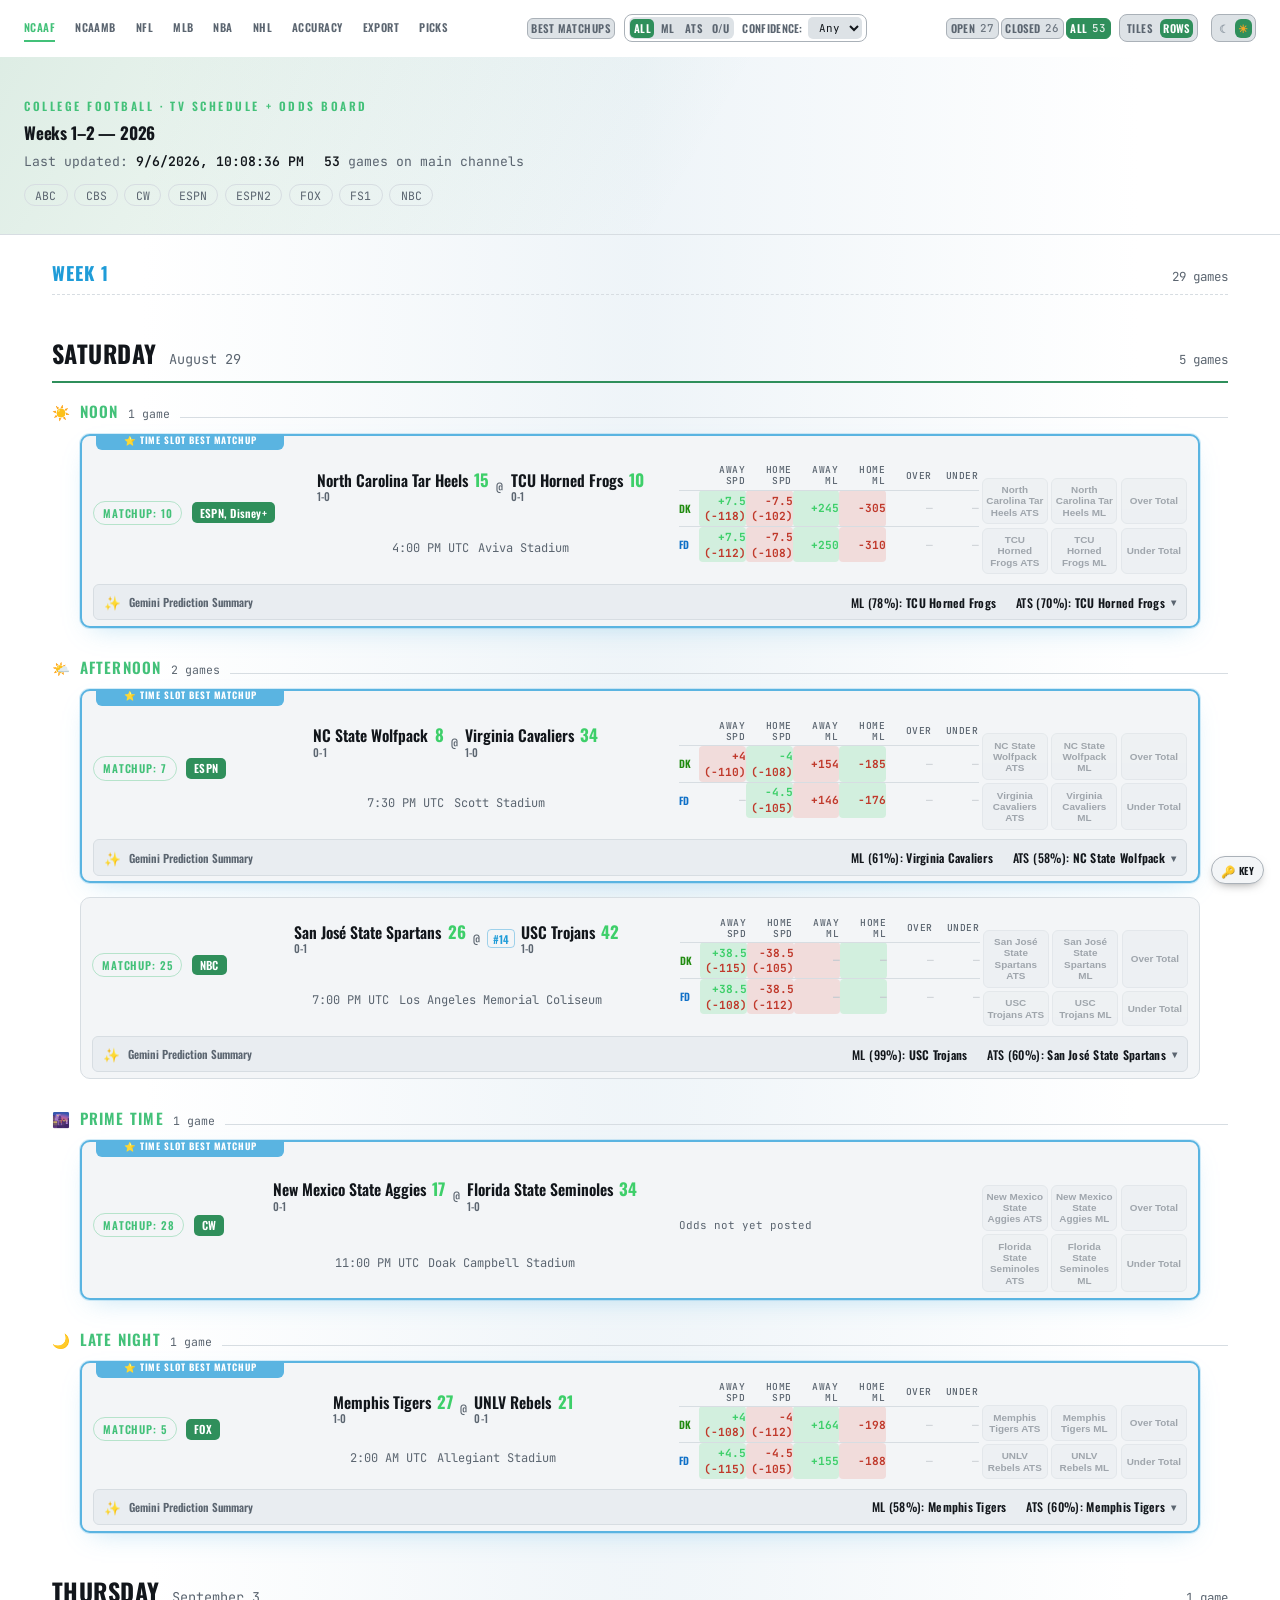
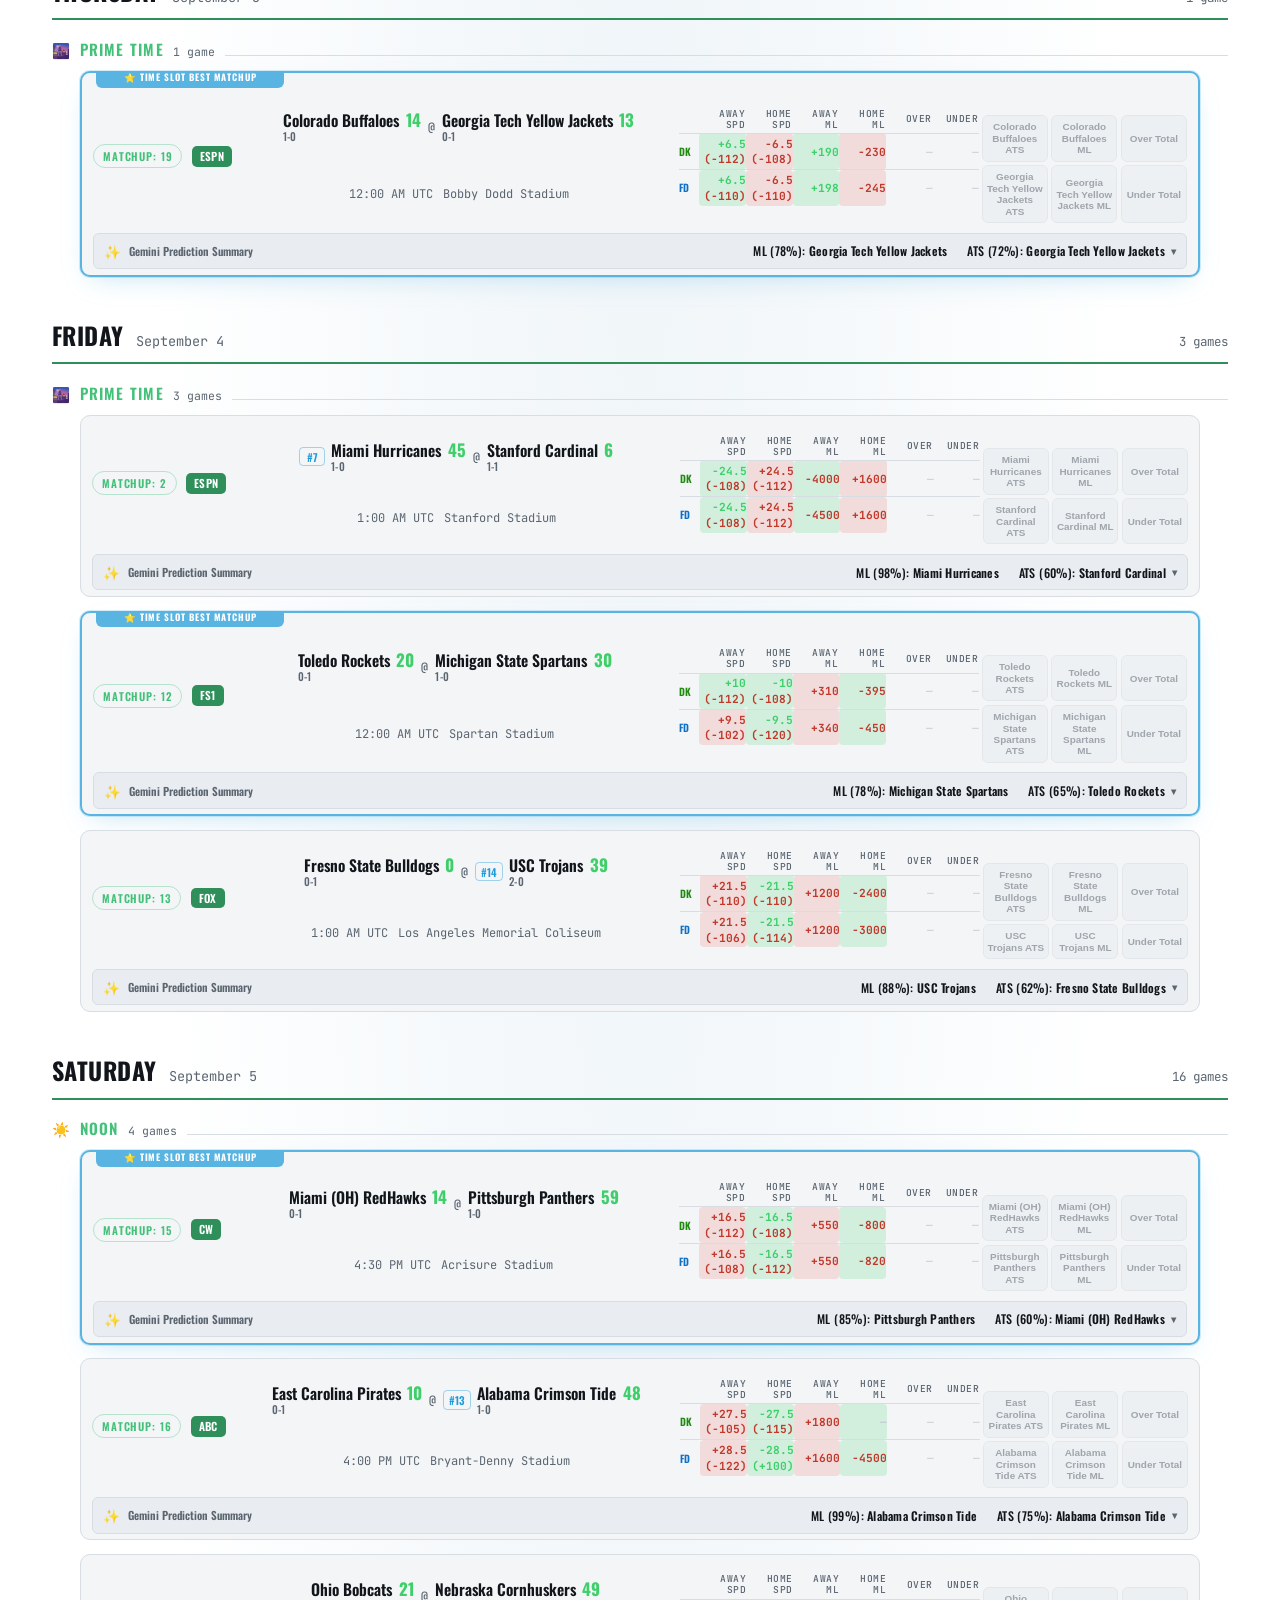
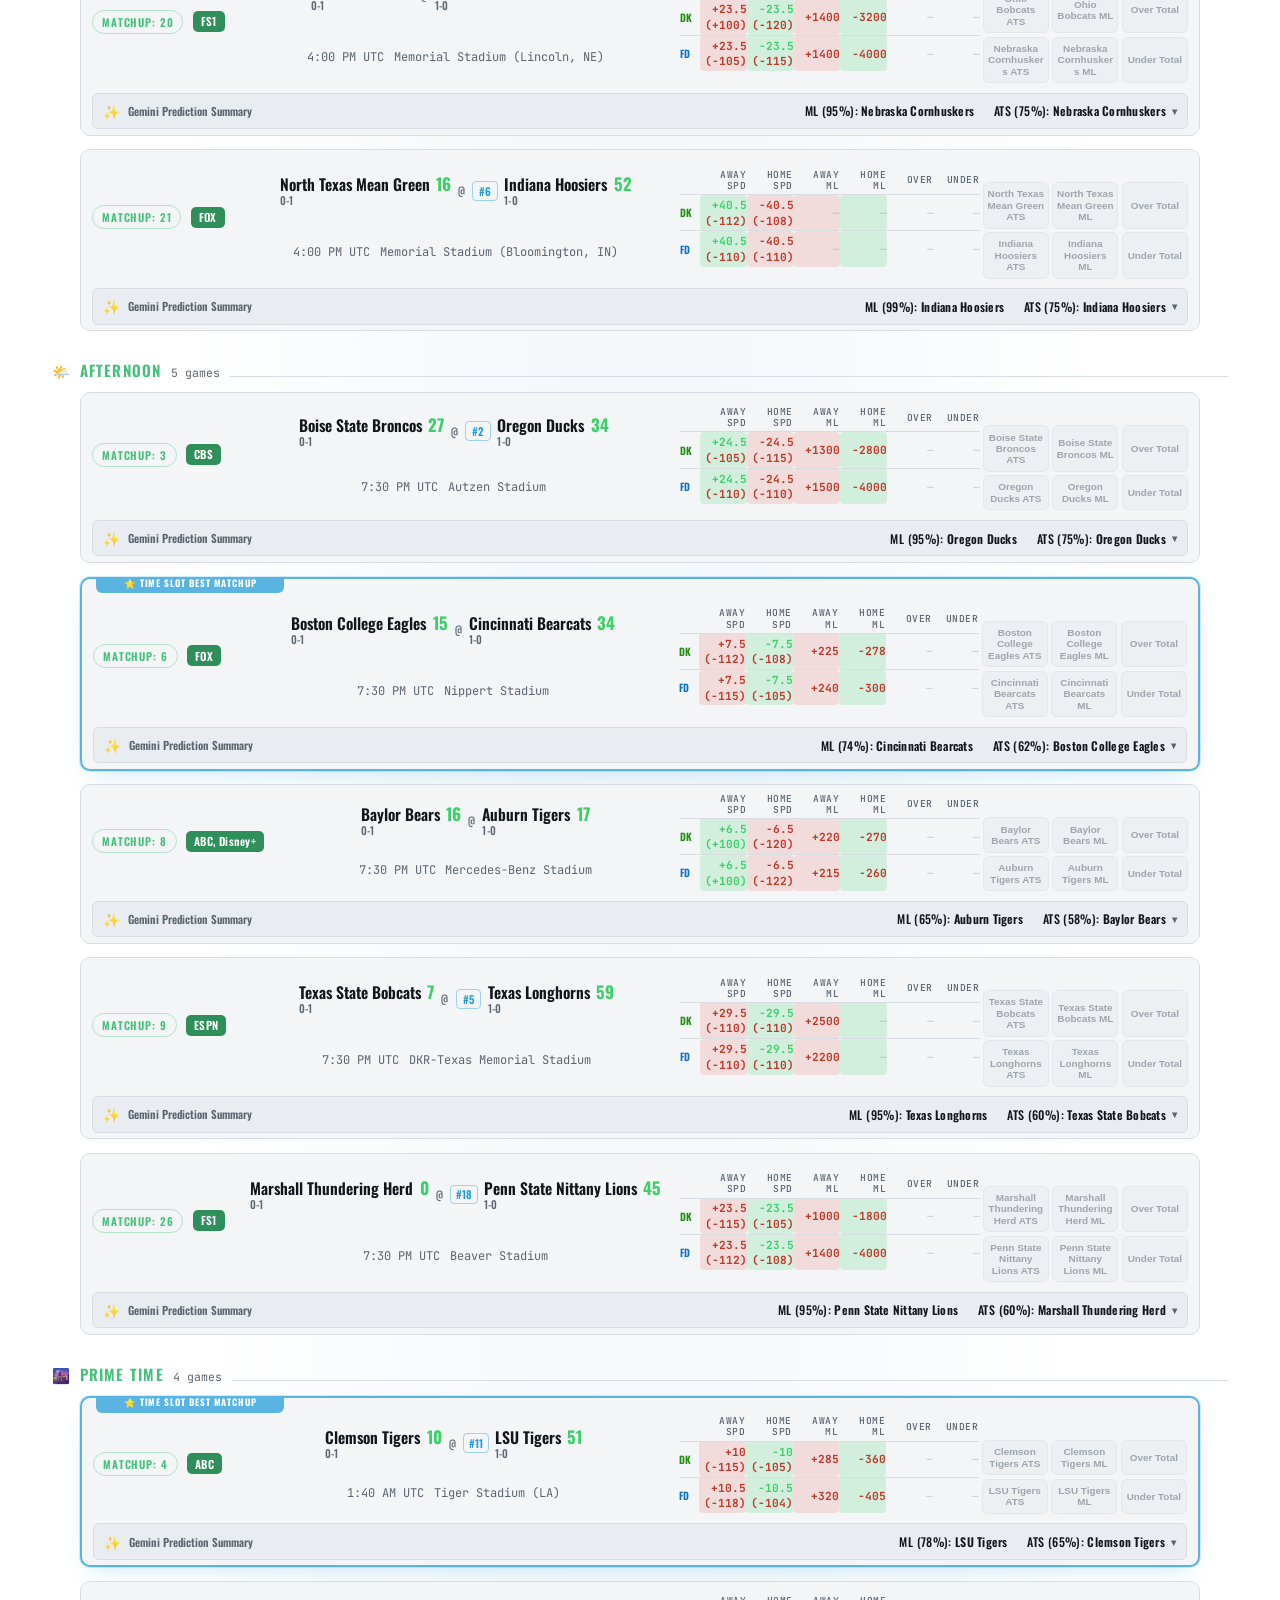
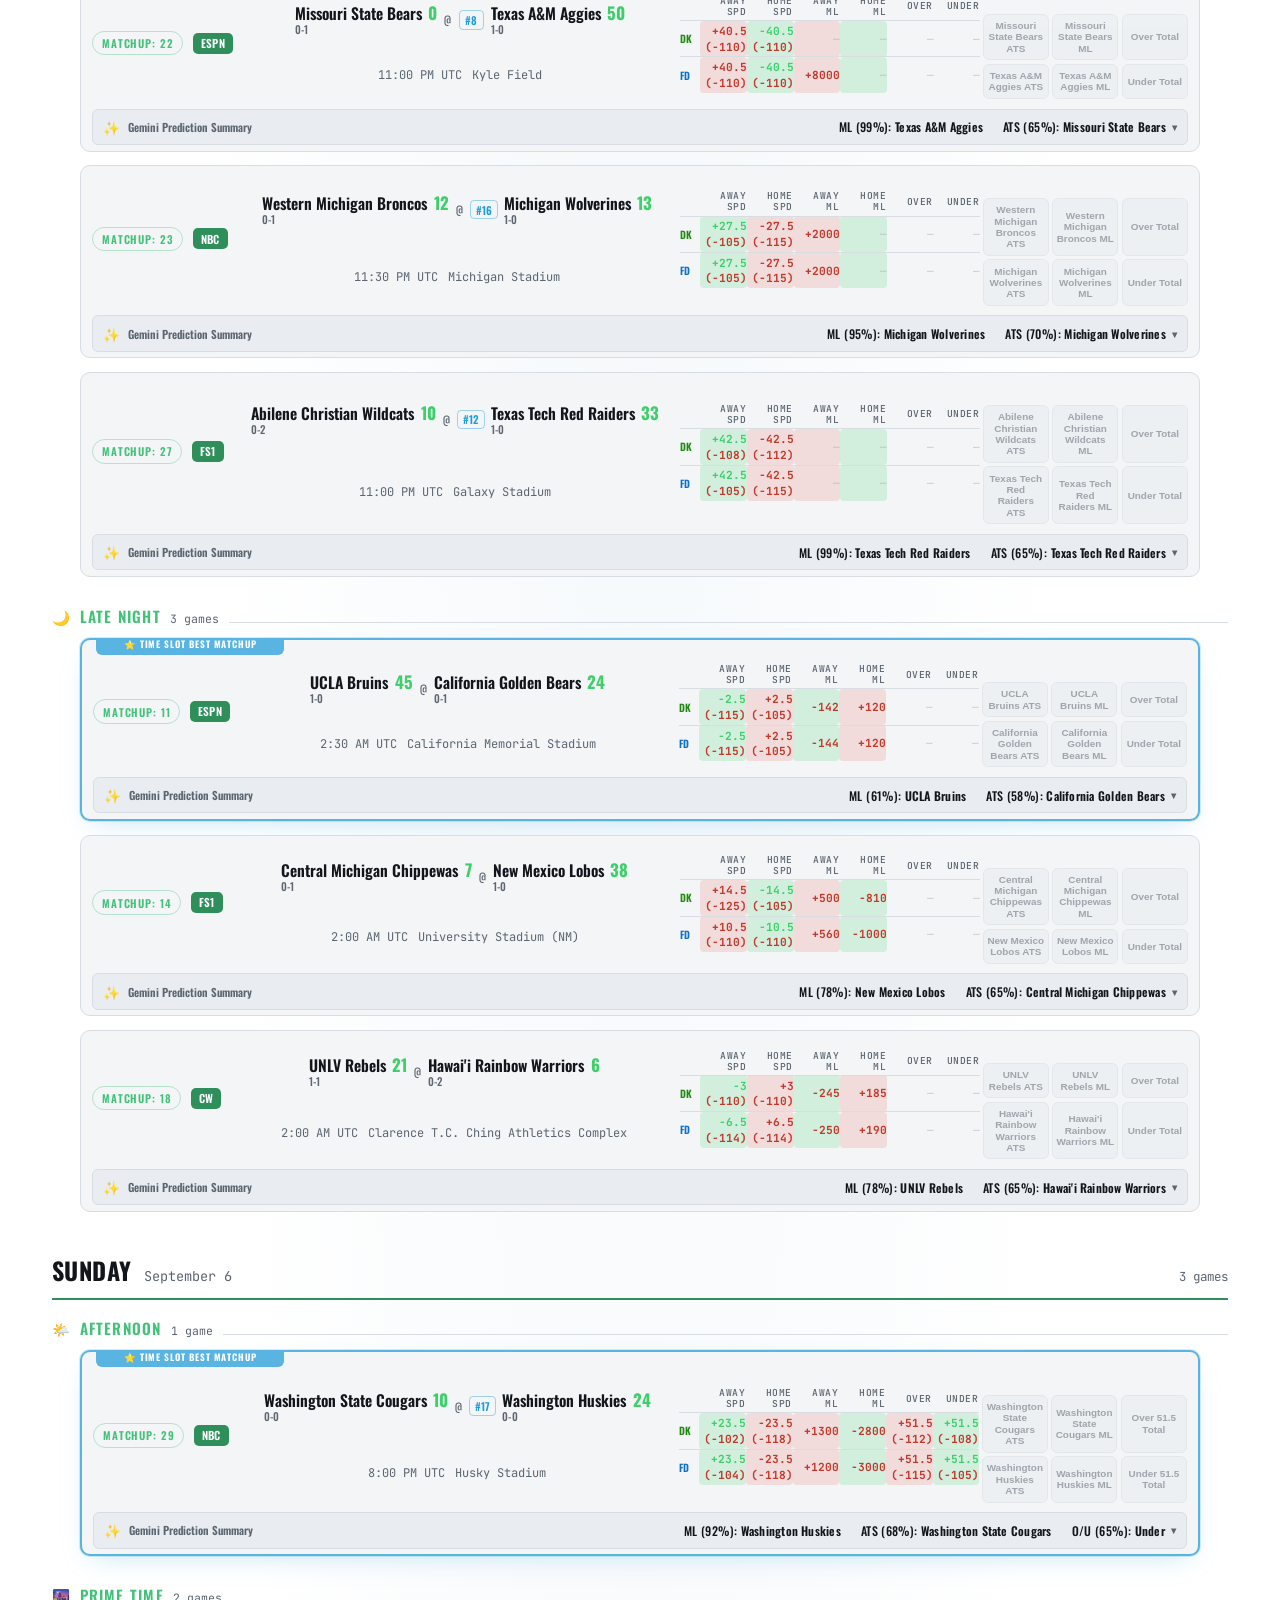
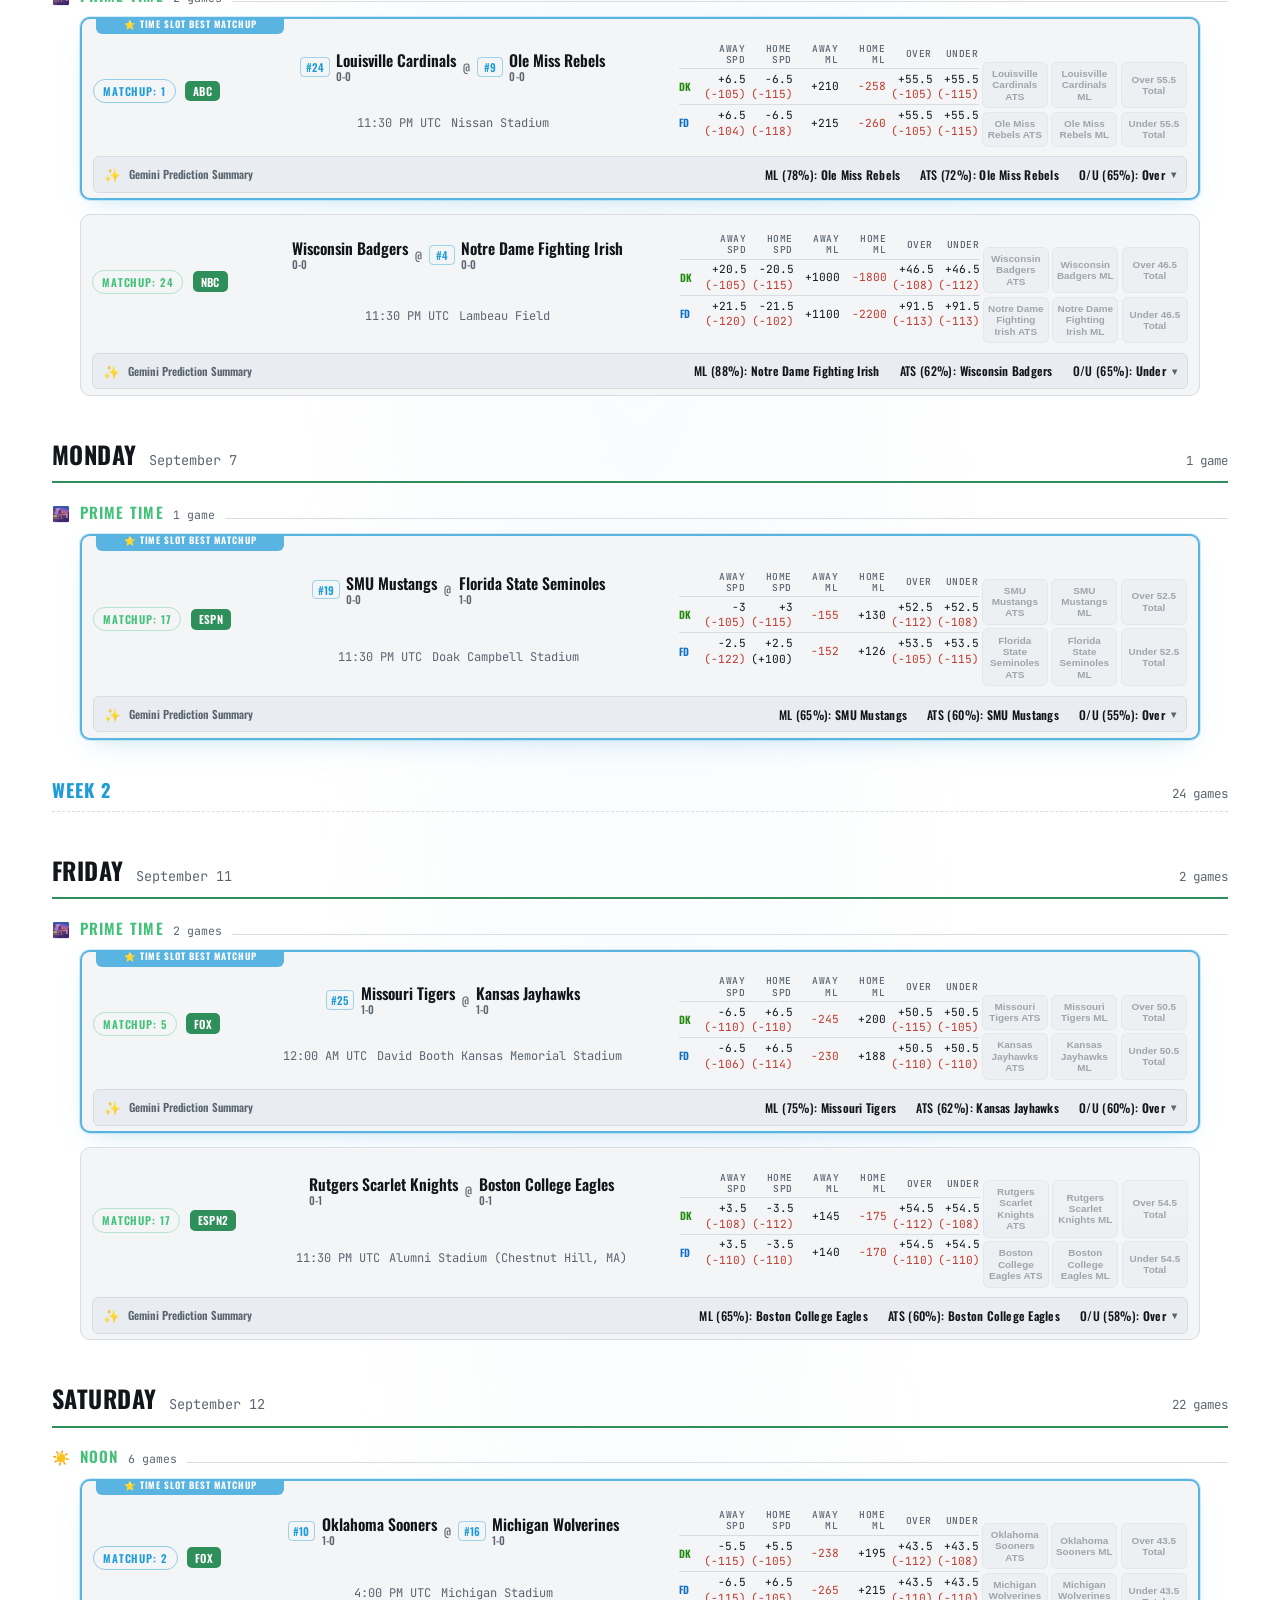
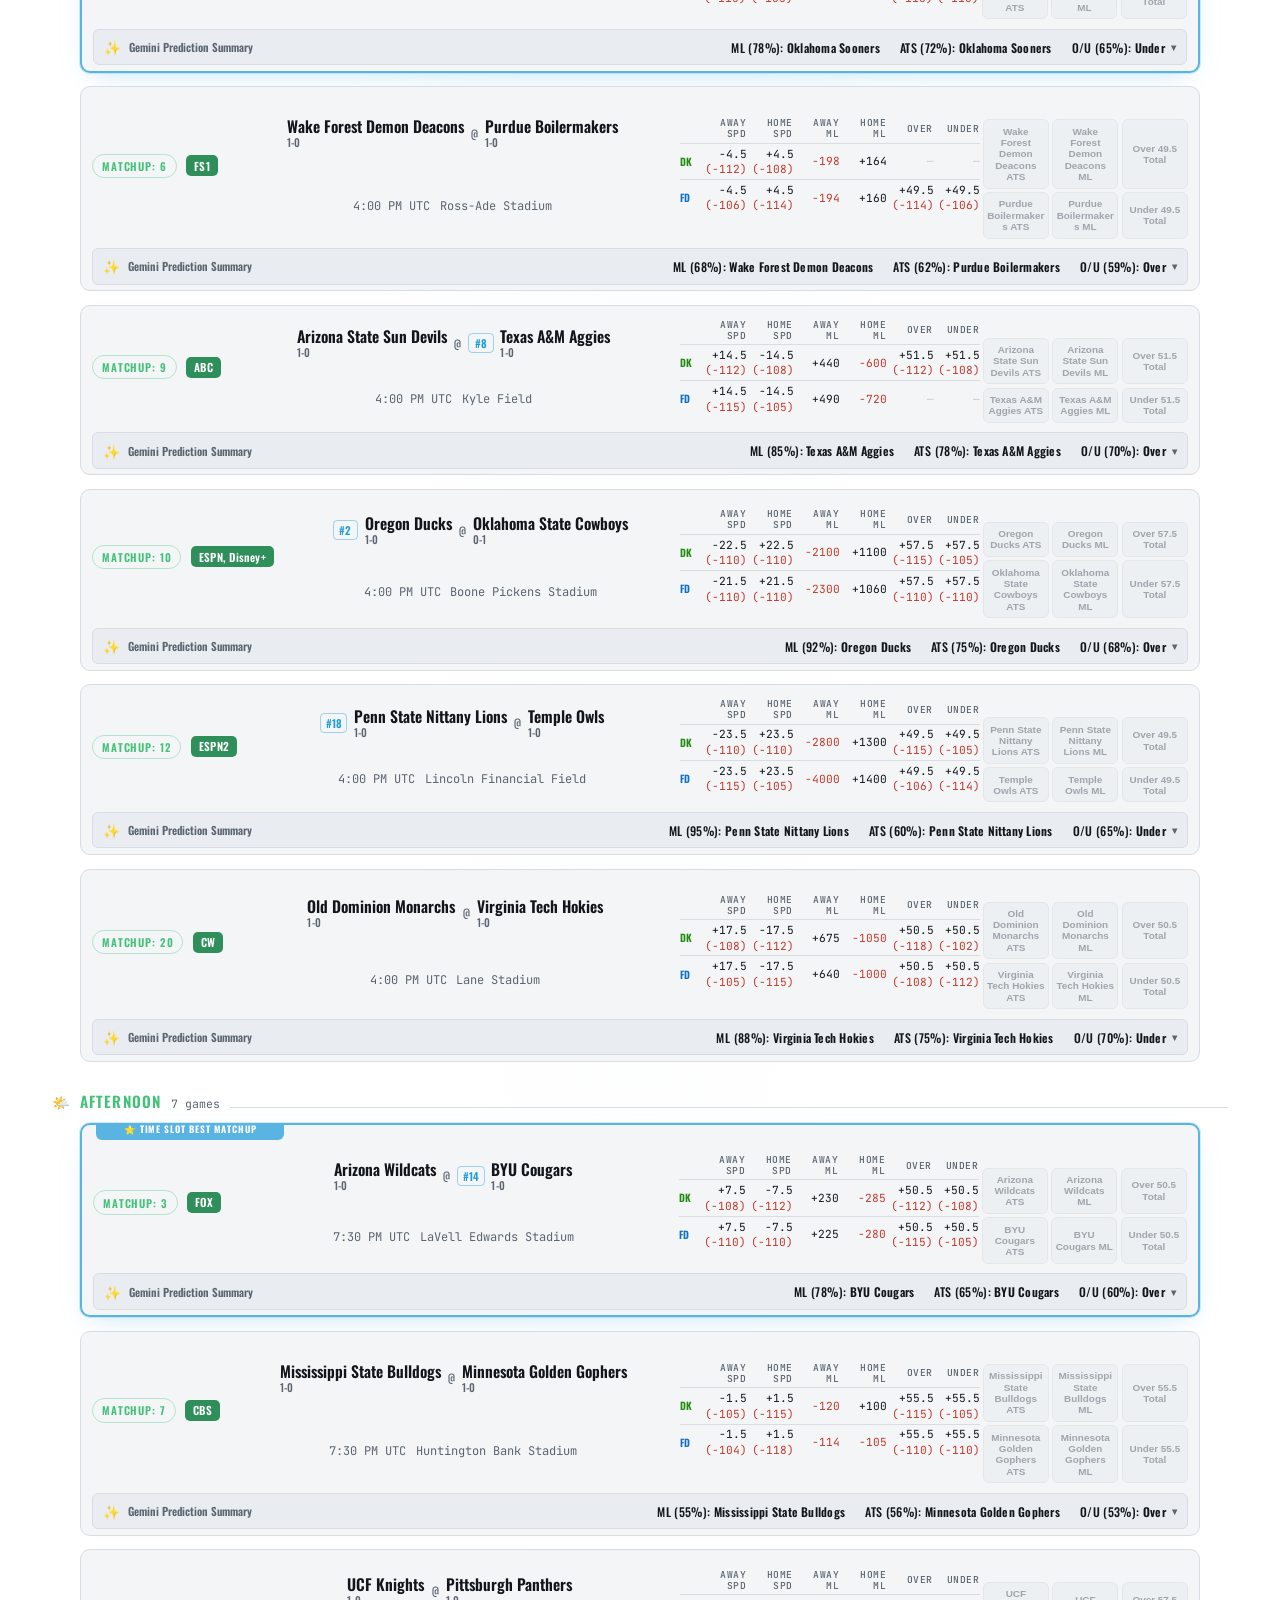
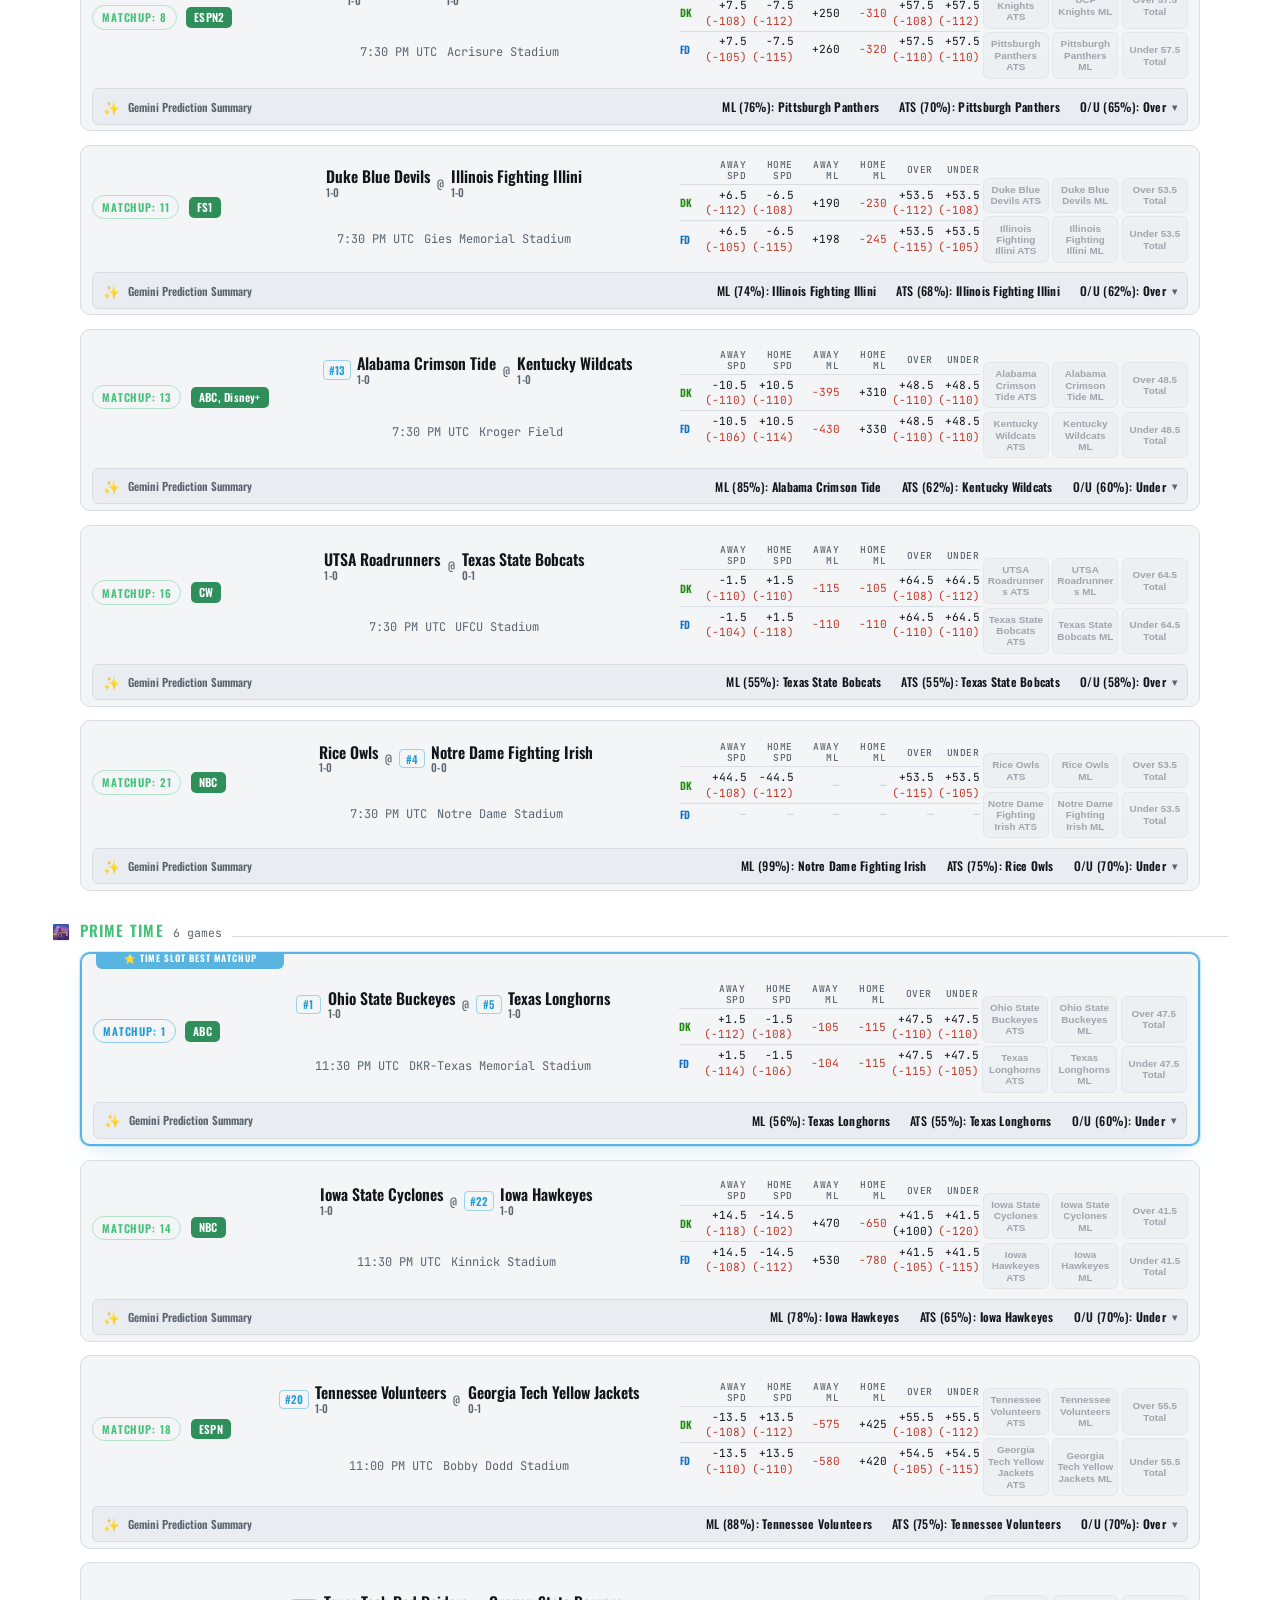
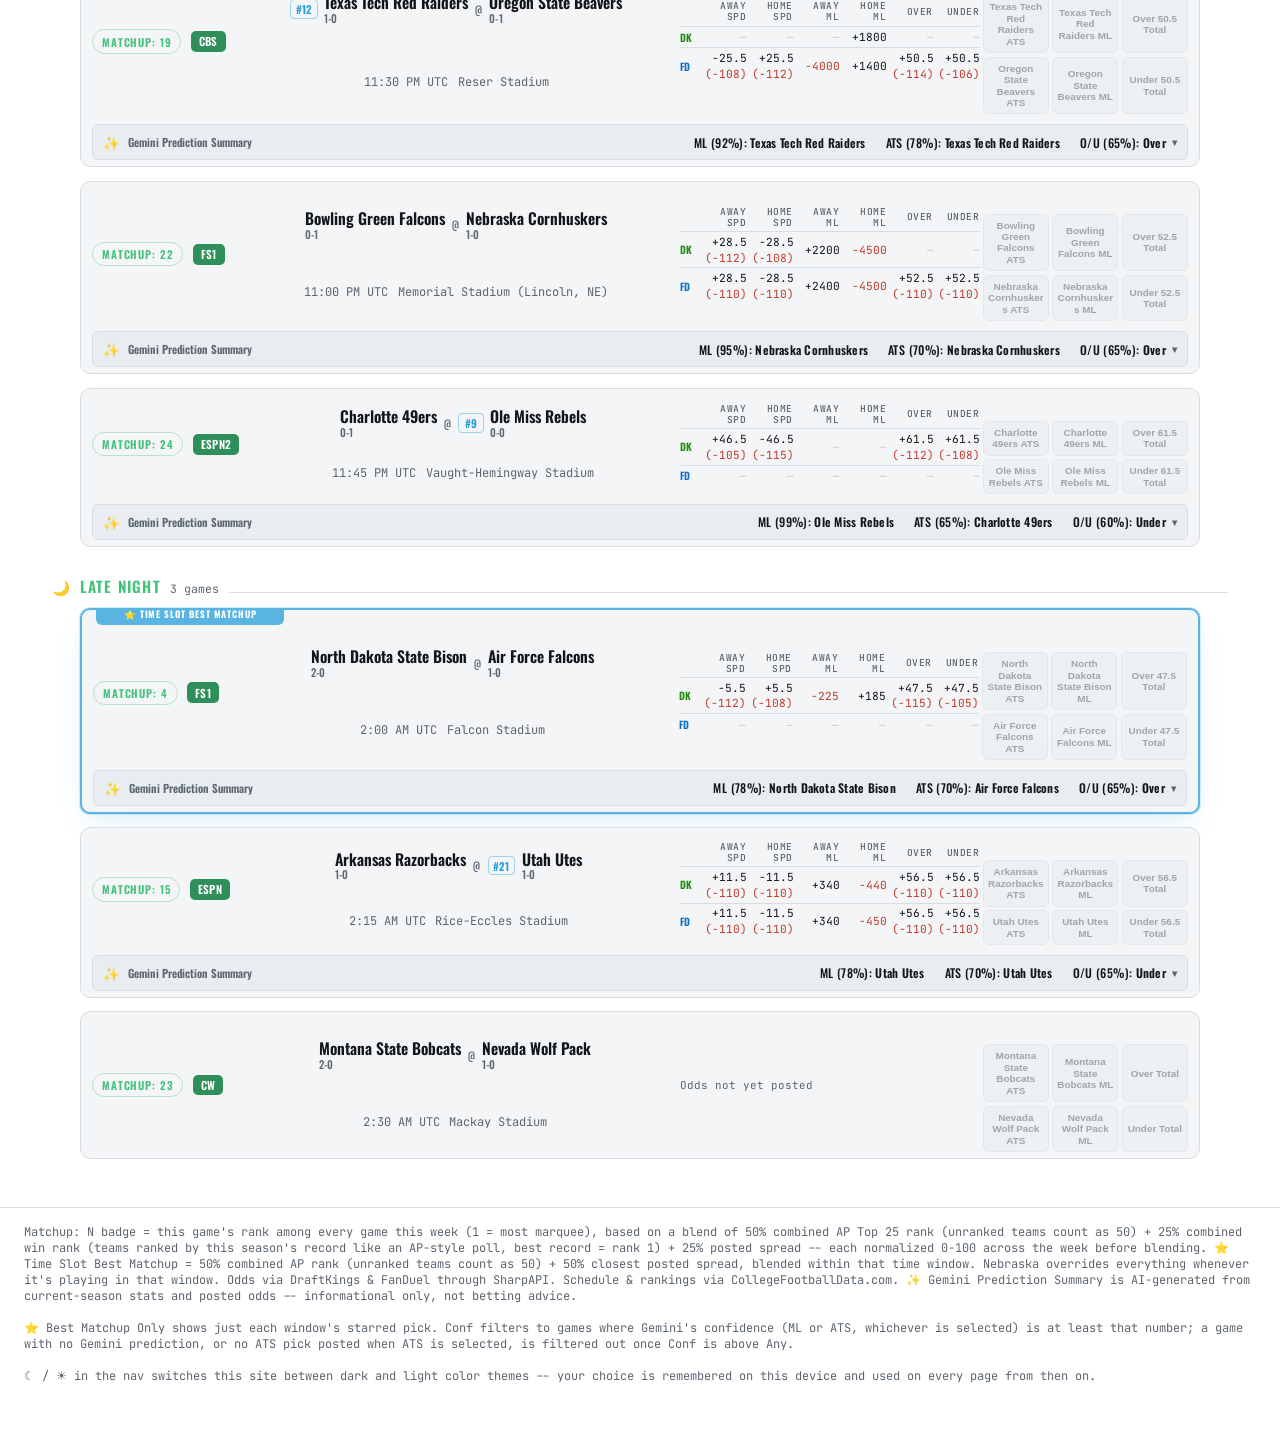
==== index.html @ f6cc1ea3 "Add files via upload" ====
<!DOCTYPE html>
<html lang="en">
<head>
<meta charset="UTF-8">
<meta name="viewport" content="width=device-width, initial-scale=1.0">
<title>Sports Dashboard - NCAAF</title>
<link rel="preconnect" href="https://fonts.googleapis.com">
<link href="https://fonts.googleapis.com/css2?family=Oswald:wght@500;600;700&family=JetBrains+Mono:wght@400;500;700&display=swap" rel="stylesheet">
<style>
  :root{
    --bg: #0a0d10;
    --bg-panel: #12161b;
    --line: #232a31;
    --turf: #2f8f5b;
    --turf-bright: #43c179;
    --chalk: #e8ecef;
    --dim: #8a95a1;
    --gold: #e0a63c;
    --dk-green: #53d337;
    --fd-blue: #1493ff;
    --loss-red: #e2584a;
    --pick-yellow: #ffd60a;
    --bg-panel2: #161b20;
    --bg-panel3: #14101c;
    --pill-bg: #000;
    --card-hover-border: #39424b;
    --empty-cell: #3d454d;
    --strong-text: #ffffff;
    --bg-top-glow: #131a1f;
    --grid-line-color: rgba(255,255,255,0.015);
    --nav-shadow: rgba(0,0,0,0.6);
    --gold-rgb: 224,166,60;
    --pick-yellow-rgb: 255,214,10;
    --purple: #a78bfa;
    --purple-rgb: 167,139,250;
    --purple-deep: #8b5cf6;
    --purple-deep-rgb: 139,92,246;
    --purple-soft: #c4b5fd;
    --toggle-bg: var(--bg-panel);
    --toggle-border: var(--line);
    --toggle-text: var(--dim);
    --on-solid: #000;
  }

  /* Light theme -- same variable names, redefined on body.light-theme so
     every rule below (already written in terms of var(--x)) flips for
     free. Turf (sport accent) is left unchanged on purpose. Yellow accents
     (--gold, --pick-yellow) become baby blue; --gold stays a touch richer
     than --pick-yellow so it reads clearly as plain text on white. The
     Gemini purple accent keeps its hue but goes a shade deeper so it still
     has enough contrast as text on a light background. */
  body.light-theme{
    --bg: #ffffff;
    --bg-panel: #f3f5f7;
    --bg-panel2: #e9edf1;
    --bg-panel3: #f1eefb;
    --line: #d7dde2;
    --chalk: #12161b;
    --dim: #5b6570;
    --gold: #1f9cd8;
    --gold-rgb: 31,156,216;
    --pick-yellow: #5ab4e1;
    --pick-yellow-rgb: 90,180,225;
    --dk-green: #1f8a0e;
    --fd-blue: #0e6fc7;
    --loss-red: #c0392b;
    --pill-bg: #eef1f3;
    --card-hover-border: #b9c2ca;
    --empty-cell: #c7ccd1;
    --strong-text: #12161b;
    --bg-top-glow: #eef4f8;
    --grid-line-color: rgba(10,20,30,0.025);
    --nav-shadow: rgba(20,30,40,0.12);
    --purple: #7c4dd6;
    --purple-rgb: 124,77,214;
    --purple-deep: #6d3fd6;
    --purple-deep-rgb: 109,63,214;
    --purple-soft: #6d3fd6;
    --toggle-bg: #dde2e6;
    --toggle-border: #aab1b8;
    --toggle-text: var(--dim);
    --on-solid: #fff;
  }

  *{box-sizing:border-box;}
  html,body{margin:0;padding:0;}
  body{
    background:
      radial-gradient(ellipse at top, var(--bg-top-glow) 0%, var(--bg) 55%),
      repeating-linear-gradient(90deg, var(--grid-line-color) 0 1px, transparent 1px 64px);
    color:var(--chalk);
    font-family:'JetBrains Mono', monospace;
    min-height:100vh;
    padding-bottom:4rem;
  }
  .hero{
    padding:2.5rem 1.5rem 1.75rem;
    border-bottom:1px solid var(--line);
    position:relative;
    overflow:hidden;
  }
  .hero::before{
    content:"";
    position:absolute; inset:0;
    background:linear-gradient(120deg, rgba(47,143,91,0.16), transparent 55%);
    pointer-events:none;
  }
  .hero-inner{max-width:1180px;margin:0 auto;position:relative;}
  .eyebrow{
    font-family:'Oswald',sans-serif;
    text-transform:uppercase;
    letter-spacing:0.22em;
    font-size:0.72rem;
    color:var(--turf-bright);
    font-weight:600;
  }
  h1{
    font-family:'Oswald',sans-serif;
    font-weight:700;
    font-size:clamp(0.68rem, 1.7vw, 1.05rem);
    margin:0.35rem 0 0.5rem;
    letter-spacing:-0.01em;
  }
  /* Desktop keeps the clamp() above; mobile gets its own fixed size
     (roughly double what the clamp's mobile-width minimum resolves to)
     since the clamp's vw-based scaling stays pinned at its floor on
     narrow screens. */
  @media (max-width: 760px){
    h1{font-size:1.36rem;}
  }
  .meta-row{
    display:flex; flex-wrap:wrap; gap:1.25rem;
    color:var(--dim); font-size:0.82rem; margin-top:0.5rem;
  }
  .meta-row b{color:var(--chalk); font-weight:600;}
  .channels{
    display:flex; gap:0.4rem; flex-wrap:wrap; margin-top:0.9rem;
  }
  .chan-pill{
    border:1px solid var(--line); border-radius:999px;
    padding:0.15rem 0.65rem; font-size:0.72rem; color:var(--dim);
  }

  main{max-width:1180px;margin:0 auto; padding:0 1.5rem;}

  .day-block{margin-top:2.5rem;}
  .day-heading{
    display:flex; align-items:baseline; gap:0.75rem;
    padding-bottom:0.6rem; margin-bottom:1.1rem;
    border-bottom:2px solid var(--turf);
  }
  .day-heading .weekday{
    font-family:'Oswald',sans-serif; font-weight:700; font-size:1.5rem;
    text-transform:uppercase; letter-spacing:0.02em;
  }
  .day-heading .date{color:var(--dim); font-size:0.85rem;}
  @media (max-width: 480px){
    .day-heading{gap:0.5rem;}
    .day-heading .weekday{font-size:1.2rem;}
    .day-heading .date{font-size:0.65rem;}
  }
  .day-heading .count{
    margin-left:auto; color:var(--dim); font-size:0.78rem;
  }

  .slot-block{margin-bottom:1.75rem;}
  .slot-block:last-child{margin-bottom:0;}
  .slot-heading{
    display:flex; align-items:baseline; gap:0.6rem;
    margin-bottom:0.7rem;
  }
  .slot-heading .slot-name{
    font-family:'Oswald',sans-serif; font-weight:600; font-size:0.95rem;
    text-transform:uppercase; letter-spacing:0.08em; color:var(--turf-bright);
  }
  .slot-heading .slot-icon{font-size:0.9rem;}
  .slot-heading::after{
    content:""; flex:1; height:1px; background:var(--line);
  }
  .slot-heading .slot-count{color:var(--dim); font-size:0.72rem;}

  .grid{
    display:grid;
    grid-template-columns:repeat(auto-fill, minmax(340px, 1fr));
    gap:1rem;
  }

  .card{
    background:var(--bg-panel);
    border:1px solid var(--line);
    border-radius:10px;
    padding:1.1rem 1.2rem 1.2rem;
    position:relative;
    transition:border-color .15s ease, transform .15s ease;
  }
  .card:hover{border-color:var(--card-hover-border); transform:translateY(-1px);}
  .card.marquee{border-color:rgba(var(--gold-rgb),0.55); box-shadow:0 0 0 1px rgba(var(--gold-rgb),0.12), 0 8px 24px -12px rgba(var(--gold-rgb),0.25);}
  .card.slot-pick{
    border:2px solid var(--pick-yellow);
    box-shadow:0 0 0 1px rgba(var(--pick-yellow-rgb),0.25), 0 10px 26px -12px rgba(var(--pick-yellow-rgb),0.4);
    padding-top:2.4rem;
  }
  .pick-banner{
    position:absolute; top:0; left:0; right:0;
    background:var(--pick-yellow); color:var(--on-solid);
    font-family:'Oswald',sans-serif; font-weight:700; font-size:0.7rem;
    text-transform:uppercase; letter-spacing:0.1em; text-align:center;
    padding:0.3rem 0.5rem; border-radius:9px 9px 0 0;
  }
  .odds td.picked{background:rgba(var(--pick-yellow-rgb),0.16); color:var(--pick-yellow); font-weight:700; border-radius:4px;}
  .odds td.hit{background:rgba(62,207,106,0.18); color:#3ecf6a; font-weight:700; border-radius:4px;}
  .odds td.miss{background:rgba(226,88,74,0.16); color:var(--loss-red); font-weight:700; border-radius:4px;}
  .odds td.picked.hit,
  .odds td.picked.miss{box-shadow:inset 0 0 0 2px var(--pick-yellow);}
  .pick-toolbar{ }
  .pick-toolbar-payout:empty{display:none;}
  .pick-buttons{display:grid; grid-template-columns:repeat(3,1fr); gap:0.35rem; margin-top:0.6rem;}
  .payout-summary{
    font-family:'JetBrains Mono',monospace; font-size:0.7rem; font-weight:700; color:var(--strong-text);
    text-align:center; margin-top:0.25rem;
  }
  .pick-btn{
    font-family:'Inter',sans-serif; font-size:0.68rem; font-weight:600;
    color:var(--dim); background:var(--bg-panel2); border:1px solid var(--line);
    border-radius:6px; padding:0.4rem 0.2rem; cursor:pointer;
    text-align:center; line-height:1.15; transition:all 0.12s ease;
  }
  .pick-btn:hover{border-color:var(--pick-yellow); color:var(--chalk);}
  .pick-btn.active{background:var(--pick-yellow); border-color:var(--pick-yellow); color:var(--on-solid);}
  .pick-btn:disabled{opacity:0.55; cursor:not-allowed;}
  .pick-btn:disabled:hover{border-color:var(--line); color:var(--dim);}
  .pick-btn.active:disabled{color:var(--on-solid);}
  .pick-btn.active:disabled:hover{border-color:var(--pick-yellow);}

  .card-top{display:flex; justify-content:space-between; align-items:flex-start; gap:0.75rem;}
  .score-badge{
    font-family:'Oswald',sans-serif; font-weight:600; font-size:0.68rem;
    text-transform:uppercase; letter-spacing:0.08em; color:var(--turf-bright);
    border:1px solid rgba(67,193,121,0.35); border-radius:999px;
    padding:0.2rem 0.55rem; white-space:nowrap;
  }
  .marquee .score-badge{color:var(--gold); border-color:rgba(var(--gold-rgb),0.45);}
  .channel-pill{
    font-family:'Oswald',sans-serif; font-weight:600; font-size:0.7rem;
    background:var(--turf); color:var(--on-solid); border-radius:5px;
    padding:0.2rem 0.5rem; letter-spacing:0.02em;
    /* Capped to roughly the width of the Matchup badge ("Matchup: XX")
       and wraps instead of overflowing, so a long combined national-TV
       string (e.g. multiple networks) doesn't blow out the card width or
       push the score badge off to one side. */
    max-width: 35ch; white-space: normal; overflow-wrap: break-word;
    text-align: left; line-height: 1.3;
  }

  .matchup{
    margin:0.85rem 0 0.6rem;
    display:flex; align-items:center; justify-content:center; flex-wrap:wrap; gap:0.45rem;
    font-family:'Oswald',sans-serif; font-size:1.05rem; font-weight:600;
    white-space:normal; overflow-x:visible;
  }
  .team{display:inline-flex; align-items:center; gap:0.4rem;}
  .team-name-wrap{display:inline-flex; flex-direction:column; align-items:flex-start; line-height:1.2;}
  .team-name-line{display:inline-flex; align-items:baseline; gap:0.4rem;}
  .team-name{font-size:0.98rem;}
  .team-record{
    /* Oswald (condensed sans) instead of the monospace font used
       elsewhere -- monospace reads noticeably "spread out" at this size
       for a W-L record + pitcher line, condensed reads more compact. */
    font-family:'Oswald',sans-serif; font-weight:500; font-size:0.68rem;
    letter-spacing:0.01em; color:var(--dim);
  }
  .team-pitcher{
    font-family:'Oswald',sans-serif; font-weight:500; font-size:0.76rem;
    letter-spacing:0.01em; color:var(--dim); opacity:0.85;
  }
  .rank{
    font-size:0.68rem; color:var(--gold); border:1px solid rgba(var(--gold-rgb),0.4);
    border-radius:4px; padding:0.05rem 0.3rem; min-width:1.6rem; text-align:center;
    flex-shrink:0;
  }
  .at{color:var(--dim); font-size:0.72rem; font-family:'JetBrains Mono',monospace; flex-shrink:0;}

  @media (max-width: 480px){
    .matchup{
      font-size:1rem;
    }
    .at{margin:0 0.1rem;}
  }

  .subline{
    color:var(--dim); font-size:0.75rem; display:flex; gap:1rem; flex-wrap:wrap;
    justify-content:center; margin-bottom:0.9rem;
  }

  table.odds{
    width:100%; border-collapse:collapse; font-size:0.78rem;
  }
  table.odds th{
    text-align:right; color:var(--dim); font-weight:500;
    font-size:0.66rem; text-transform:uppercase; letter-spacing:0.05em;
    padding-bottom:0.35rem; line-height:1.25;
  }
  table.odds th:first-child, table.odds td:first-child{text-align:left;}
  table.odds td{
    text-align:right; padding:0.3rem 0; border-top:1px solid var(--line);
  }
  .book{
    font-family:'Oswald',sans-serif; font-weight:600; font-size:0.72rem;
  }
  .book.dk{color:var(--dk-green);}
  .book.fd{color:var(--fd-blue);}
  .num.neg{color:var(--loss-red);}
  .num-am{display:block; font-size:0.7rem; margin-top:0.1rem;}
  .empty-cell{color:var(--empty-cell);}

  .no-odds{color:var(--dim); font-size:0.75rem; padding:0.4rem 0;}

  .team-score{
    font-family:'Oswald',sans-serif; font-weight:700;
  }
  .team-score.live{color:#ff5f56;}
  .team-score.final{color:#3ecf6a;}
  .score-status-line{
    flex-basis:100%; font-family:'Oswald',sans-serif; font-size:0.68rem;
    font-weight:600; letter-spacing:0.02em; color:#ff5f56; display:flex;
    align-items:center; gap:0.35rem;
  }
  .live-dot{
    width:0.5rem; height:0.5rem; border-radius:50%; background:#ff5f56;
    display:inline-block; animation:live-pulse 1.4s ease-in-out infinite;
  }
  @keyframes live-pulse{
    0%,100%{opacity:1;} 50%{opacity:0.35;}
  }

  .gemini-toggle{
    width:100%; margin-top:0.6rem;
    display:flex; align-items:center; gap:0.5rem; flex-wrap:wrap; row-gap:0.3rem;
    font-family:'Oswald',sans-serif; font-weight:600; font-size:0.7rem;
    color:var(--dim); background:var(--bg-panel2); border:1px solid var(--line);
    border-radius:6px; padding:0.45rem 0.6rem; cursor:pointer;
    text-align:left; transition:all 0.12s ease;
  }
  .gemini-toggle:hover{border-color:var(--purple-deep); color:var(--chalk);}
  .gemini-toggle.open{border-color:var(--purple-deep); color:var(--purple-soft); background:rgba(var(--purple-deep-rgb),0.1);}
  .gemini-toggle-icon{font-size:0.85rem; flex-shrink:0;}
  .gemini-toggle-main{
    display:flex; align-items:center; gap:0.5rem; flex-wrap:wrap;
    flex:1; min-width:0;
  }
  /* Tile view: each pick (ML/ATS/O-U) is a row in a 3-column grid --
     column 1 (20%) is a blank spacer (just indents the whole block a
     bit), column 2 (20%) is the right-aligned "ML (92%):" label (so
     every row's colon lines up on the same right edge), column 3 (60%)
     is the left-aligned team/pick value. .gemini-toggle-winner/-ats/-ou
     go display:contents so their own children (spacer/label/team) become
     direct grid items instead of nesting a level deeper -- that's what
     lets all three rows share the same 3 grid columns. Row view
     overrides all of this back to the original single-line-per-card
     layout below (no room to spare for a 3-column grid there).
  */
  .gemini-toggle-winner,
  .gemini-toggle-ats,
  .gemini-toggle-ou{
    display:contents;
  }
  .gemini-pick-spacer{ }
  .gemini-pick-label{
    color:var(--chalk); font-weight:500; font-size:.75rem; letter-spacing:0.03em;
    text-align:right; white-space:nowrap;
  }
  .gemini-pick-team{
    color:var(--chalk); font-weight:600; font-size:.75rem; letter-spacing:0.02em;
    text-align:left;
  }
  .gemini-toggle-trailing{
    display:flex; align-items:center; gap:0.4rem; margin-left:auto; flex-shrink:0;
  }
  /* Tiles view: always drop the Pick/ATS summary to its own line under the
     "Gemini Prediction Summary" label instead of only wrapping when it
     doesn't fit on the first line. Row view lays this button out
     differently (see body.row-view rules below), so this is scoped off. */
  body:not(.row-view) .gemini-toggle-trailing{
    flex-basis:100%; margin-left:0; justify-content:space-between;
  }
  .gemini-conf{color:var(--purple); font-family:'JetBrains Mono',monospace; font-weight:700; text-transform:none;}
  .gemini-caret{font-size:0.6rem; transition:transform .12s ease; color:inherit;}
  .gemini-toggle.open .gemini-caret{transform:rotate(180deg);}
  .gemini-panel{
    margin-top:0.5rem; padding:0.7rem 0.8rem;
    background:var(--bg-panel3); border:1px solid rgba(var(--purple-deep-rgb),0.3); border-radius:8px;
  }
  .gemini-panel-row{
    display:flex; justify-content:space-between; gap:0.75rem;
    font-size:0.75rem; padding:0.15rem 0; color:var(--dim);
  }
  .gemini-panel-row .gemini-value{color:var(--chalk); font-weight:600; text-align:right;}
  .gemini-analysis{
    margin:0.55rem 0 0; color:var(--chalk); font-size:0.78rem; line-height:1.55;
  }
  .gemini-picks-summary {
    display: grid;
    grid-template-columns: 20% 20% 60%;
    row-gap: 0.25rem;
    column-gap: 0.4rem;
    flex: 1;
  }
  body.row-view .gemini-picks-summary{
    display: flex;
    flex-direction: row;
    align-items: center;
    gap: 20px;
    flex-wrap: wrap;
  }
  body.row-view .gemini-toggle-winner,
  body.row-view .gemini-toggle-ats,
  body.row-view .gemini-toggle-ou{
    display:flex; flex-direction:row; align-items:baseline; gap:0.3em; line-height:1.25;
    text-transform:none; letter-spacing:normal; white-space:nowrap;
  }
  body.row-view .gemini-pick-spacer{display:none;}
  body.row-view .gemini-pick-label{text-align:left;}
  body.row-view .gemini-toggle,
  body.row-view .gemini-panel{grid-column:1 / -1;}
  body.row-view .gemini-toggle{grid-row:3;}
  body.row-view .gemini-panel{grid-row:4;}

  footer{
    max-width:1180px; margin:3rem auto 0; padding:0 1.5rem;
    color:var(--toggle-text); font-size:0.75rem; border-top:1px solid var(--line); padding-top:1rem;
  }
  .status{max-width:1180px;margin:2rem auto;padding:0 1.5rem;color:var(--dim);}

  .nav-bar{
    position:sticky; top:0; z-index:100;
    background:var(--bg);
    border-bottom:1px solid transparent;
    transition:border-color .15s ease, box-shadow .15s ease;
  }
  .nav-bar.stuck{
    border-bottom-color:var(--line);
    box-shadow:0 8px 20px -12px var(--nav-shadow);
  }
  .site-nav{
    max-width:1180px; margin:0 auto; padding:0.9rem 1.5rem;
    display:flex; flex-wrap:wrap; gap:.5em; align-items:center;
    position:relative;
  }
  .hamburger-btn{
    display:none; order:1;
    background:transparent; border:1px solid var(--line); border-radius:6px;
    color:var(--chalk); font-size:1.1rem; line-height:1;
    padding:0.32rem 0.55rem; cursor:pointer;
  }
  .nav-links{display:flex; gap:1.25rem; align-items:center; order:1;}
  .site-nav a{
    font-family:'Oswald',sans-serif; font-weight:600; font-size:0.68rem;
    text-transform:uppercase; letter-spacing:0.04em;
    color:var(--dim); text-decoration:none;
    padding:0.3rem 0; border-bottom:2px solid transparent;
  }
  .site-nav a:hover{color:var(--chalk);}
  .site-nav a.active{color:var(--turf-bright); border-bottom-color:var(--turf-bright);}
  .status-pills{display:flex; gap:0.1rem; align-items:center; order:3;}
  .status-pill{
    display:flex; align-items:center; gap:0.3rem;
    font-family:'Oswald',sans-serif; font-weight:600; font-size:0.68rem;
    text-transform:uppercase; letter-spacing:0.03em;
    color:var(--toggle-text); background:var(--toggle-bg); border:1px solid var(--toggle-border); border-radius:6px;
    padding:0.1rem 0.22rem; cursor:pointer; transition:all 0.12s ease;
  }
  .status-pill:hover{color:var(--chalk);}
  .status-pill.active{background:var(--turf); color:var(--on-solid); border-color:var(--turf);}
  .pill-count{font-family:'JetBrains Mono',monospace; font-weight:500; opacity:0.85;}
  .view-toggle{
    display:flex; gap:0.25rem; background:var(--toggle-bg);
    border:1px solid var(--toggle-border); border-radius:8px; padding:0.2rem;
    order:4; margin-left:auto;
  }
  .view-toggle .view-btn{
    font-family:'Oswald',sans-serif; font-weight:600; font-size:0.68rem;
    text-transform:uppercase; letter-spacing:0.04em;
    color:var(--toggle-text); background:transparent; border:none; border-radius:6px;
    padding:0.1rem 0.22rem; cursor:pointer; transition:all 0.12s ease;
  }
  .view-toggle .view-btn:hover{color:var(--chalk);}
  .view-toggle .view-btn.active{background:var(--turf); color:var(--on-solid);}
  .theme-toggle{
    display:flex; gap:0.15rem; background:var(--toggle-bg);
    border:1px solid var(--toggle-border); border-radius:8px; padding:0.2rem;
    order:5; margin-left:0.35rem;
  }
  .theme-toggle .theme-btn{
    font-family:'Oswald',sans-serif; font-weight:600; font-size:0.68rem;
    display:flex; align-items:center; justify-content:center;
    background:transparent; border:none; border-radius:6px;
    padding:0.1rem 0.22rem; cursor:pointer; transition:all 0.12s ease;
  }
  .theme-toggle .theme-btn[data-theme="dark"]{color:#9aa4ad;}
  .theme-toggle .theme-btn[data-theme="light"]{color:#f5a524;}
  .theme-toggle .theme-btn.active{background:var(--turf,var(--gold));}

  /* Filter options now live inline in the nav bar itself (same sticky
     element, same background) instead of a separate bar underneath --
     order:2 puts them between the menu links and the status pills on
     desktop; the mobile media query below reorders them onto their own
     second line. */
  .filter-bar-inner{
    display:flex; flex-wrap:wrap; gap:0.6rem; align-items:center;
    justify-content:center;
    flex:1 1 auto; order:2;
  }
  .filter-pill{
    font-family:'Oswald',sans-serif; font-weight:600; font-size:0.68rem;
    text-transform:uppercase; letter-spacing:0.04em;
    color:var(--toggle-text); background:var(--toggle-bg); border:1px solid var(--toggle-border); border-radius:6px;
    padding:0.1rem 0.22rem; cursor:pointer; transition:all 0.12s ease;
  }
  .filter-pill:hover{color:var(--chalk);}
  .filter-pill.active{background:var(--turf); color:var(--on-solid); border-color:var(--turf);}

  .filter-conf-group{
    display:flex; align-items:center; gap:0.5rem;
    border:1px solid var(--toggle-border); border-radius:8px;
    padding:0.1rem 0.22rem;
  }
  .conf-type-toggle{
    display:flex; gap:0.2rem; background:var(--toggle-bg); border-radius:6px; padding:0.1rem;
  }
  .conf-type-btn{
    font-family:'Oswald',sans-serif; font-weight:600; font-size:0.68rem;
    text-transform:uppercase; letter-spacing:0.03em;
    color:var(--toggle-text); background:transparent; border:none; border-radius:5px;
    padding:0.1rem 0.22rem; cursor:pointer; transition:all 0.12s ease;
  }
  .conf-type-btn:hover{color:var(--chalk);}
  .conf-type-btn.active{background:var(--turf); color:var(--on-solid);}
  .filter-conf{display:flex; align-items:center; gap:0.35rem;}
  .filter-conf label{
    font-family:'Oswald',sans-serif; font-weight:600; font-size:0.68rem;
    text-transform:uppercase; letter-spacing:0.03em; color:var(--toggle-text);
  }
  .filter-conf select{
    background:var(--toggle-bg); color:var(--chalk); border:none;
    border-radius:5px; padding:0.18rem 0.4rem; font-family:'JetBrains Mono',monospace;
    font-size:0.68rem; cursor:pointer;
  }

  /* Below this width the links + filters + toggle can't fit on one line --
     drop the filters to their own full-width second line inside the same
     sticky nav bar (order swap so links/toggle stay on line 1). */
  /* Below this width the links + filters + pills + toggle can't fit on one
     line. Hamburger replaces the inline nav links (which become a
     dropdown), and Best-Slot-Matchups/Confidence drop to their own full-
     width second line, while Hamburger/Open/Closed/All/Tiles/Rows stay
     together on line 1. */
  @media (max-width: 760px){
    .hamburger-btn{display:flex; align-items:center; justify-content:center;}
    .nav-links{
      display:none; position:absolute; top:100%; left:0; right:0;
      flex-direction:column; align-items:flex-start; gap:0.6rem;
      background:var(--bg-panel); border:1px solid var(--line); border-top:none;
      padding:0.85rem 1.5rem; z-index:150;
    }
    .nav-links.open{display:flex;}
    .status-pills{order:2;}
    .view-toggle{order:3; margin-left:0;}
    .theme-toggle{order:4; margin-left:0.3rem;}
    .filter-bar-inner{order:5; flex:1 1 100%; justify-content:flex-start;}
  }

  /* Line 1 (hamburger / Open-Closed-All / Tiles-Rows / theme toggle) must
     never wrap onto two lines -- shrink its own text/padding instead as
     the screen narrows, rather than letting the theme toggle spill onto
     its own row. */
  @media (max-width: 480px){
    .site-nav{padding-left:1rem; padding-right:1rem; gap:.35rem;}
    .hamburger-btn{padding:0.24rem 0.4rem; font-size:1rem;}
    .status-pill{font-size:0.76rem; padding:0.1rem 0.2rem; gap:0.2rem;}
    .view-toggle{padding:0.17rem; gap:0.17rem;}
    .view-toggle .view-btn{font-size:0.76rem; padding:0.1rem 0.22rem;}
    .theme-toggle{padding:0.17rem; margin-left:0.22rem;}
    .theme-toggle .theme-btn{width:1.28rem; height:1.28rem; font-size:0.7rem;}
    .filter-pill{font-size:0.76rem; padding:0.1rem 0.2rem;}
    .conf-type-btn{font-size:0.76rem; padding:0.1rem 0.2rem;}
    .filter-conf label{font-size:0.76rem;}
    .filter-conf select{font-size:0.76rem; padding:0.16rem 0.34rem;}
  }
  @media (max-width: 380px){
    .site-nav{gap:.25rem;}
    .status-pill{font-size:0.7rem; padding:0.08rem 0.17rem;}
    .view-toggle .view-btn{font-size:0.7rem; padding:0.08rem 0.18rem;}
    .theme-toggle .theme-btn{width:1.12rem; height:1.12rem; font-size:0.62rem;}
    .filter-pill{font-size:0.7rem; padding:0.08rem 0.17rem;}
    .conf-type-btn{font-size:0.7rem; padding:0.08rem 0.17rem;}
    .filter-conf label{font-size:0.7rem;}
    .filter-conf select{font-size:0.7rem; padding:0.13rem 0.28rem;}
  }


  .week-block{margin-top:2.25rem;}
  .week-block:first-child{margin-top:1.5rem;}
  .week-heading{
    display:flex; align-items:baseline; gap:0.75rem;
    padding-bottom:0.5rem; margin-bottom:0.25rem;
    border-bottom:1px dashed var(--line);
  }
  .week-heading .week-name{
    font-family:'Oswald',sans-serif; font-weight:700; font-size:1.15rem;
    text-transform:uppercase; letter-spacing:0.05em; color:var(--gold);
  }
  .week-heading .week-count{margin-left:auto; color:var(--dim); font-size:0.78rem;}
  .week-empty{color:var(--dim); font-size:0.85rem; padding:0.5rem 0 1.5rem;}

  /* Rows view: same card markup, laid out as a column-aligned table instead of
     tiles. Every row is a CSS grid using the same fixed column tracks (Rank /
     TV / Team / Odds / Buttons), so all rows line up with each other going
     down the page no matter which day or time slot they're in. The row list
     is inset from the page edges rather than running edge-to-edge. */
  body.row-view .site-nav,
  body.row-view .hero-inner,
  body.row-view footer,
  body.row-view .status{
    max-width:1760px;
  }
  body.row-view main{
    max-width:1480px;
    padding:0 3.25rem;
  }
  body.row-view .grid{
    display:flex; flex-direction:column; gap:0.85rem;
    margin:0 1.75rem;
  }
  body.row-view .card{
    display:grid;
    grid-template-columns:auto auto minmax(180px,1fr) 300px 205px;
    grid-template-rows:auto auto;
    align-items:center;
    column-gap:0.15rem;
    padding:0.35rem 0.7rem;
    position:relative;
  }
  body.row-view .card.slot-pick{padding-top:1rem;}
  body.row-view .pick-banner{
    position:absolute; top:-0.35rem; left:0.9rem;
    width:188px;
    display:flex; flex-direction:column; align-items:center; justify-content:center;
    gap:0.05rem; line-height:1.15; text-align:center;
    border-radius:6px; padding:0.3rem 0.4rem; margin:0; white-space:normal;
    font-size:0.58rem; z-index:2;
  }
  body.row-view .card-top{display:contents;}
  body.row-view .card-top .score-badge{
    grid-column:1; grid-row:1 / 3; justify-self:start; align-self:center;
    margin-right:0.45rem;
  }
  body.row-view .card-top .channel-pill{
    grid-column:2; grid-row:1 / 3; justify-self:start; align-self:center;
    margin-right:0.4rem;
  }
  body.row-view .matchup{
    grid-column:3; grid-row:1;
    margin:0; overflow-x:visible; white-space:normal; flex-wrap:wrap;
  }
  body.row-view .subline{
    grid-column:3; grid-row:2;
    margin:0; flex-direction:row; gap:0.6rem;
  }
  body.row-view table.odds,
  body.row-view .no-odds{
    grid-column:4; grid-row:1 / 3;
    width:100%;
  }
  body.row-view table.odds{table-layout:fixed; font-size:0.7rem;}
  body.row-view table.odds th{font-size:0.6rem; padding-bottom:0.2rem; line-height:1.15;}
  body.row-view table.odds td{padding:0.18rem 0;}
  body.row-view .book{font-size:0.64rem;}
  body.row-view table.odds th:first-child,
  body.row-view table.odds td:first-child{width:20px;}
  body.row-view .no-odds{font-size:0.68rem;}
  body.row-view .pick-toolbar{
    grid-column:5; grid-row:1 / 3;
    margin:0; width:100%; align-self:start;
    display:flex; flex-direction:column; height:100%;
  }
  body.row-view .pick-toolbar-payout{
    display:flex; flex-direction:column; justify-content:center; gap:0.05rem;
    min-height:1.65rem; padding:0 0.1rem;
  }
  body.row-view .pick-toolbar-payout .payout-summary{
    margin-top:0; font-size:0.58rem; text-align:left; white-space:nowrap;
    overflow:hidden; text-overflow:ellipsis;
  }
  body.row-view .pick-buttons{
    display:grid; grid-template-columns:repeat(3,1fr); gap:0.22rem;
    margin-top:0; flex:1;
  }
  body.row-view .pick-btn{min-width:0; font-size:0.62rem; padding:0.32rem 0.2rem; overflow-wrap:break-word;}
  /* Below this width there isn't enough room for a true single-line row even
     with the wider container, so let each row scroll horizontally instead
     of wrapping onto a second line. */
  @media (max-width: 1400px){
    body.row-view .grid{overflow-x:visible;}
    body.row-view .card{overflow-x:auto; scrollbar-width:none; -ms-overflow-style:none;}
    body.row-view .card::-webkit-scrollbar{display:none;}
  }
  @media (max-width: 900px){
    body.row-view main{padding:0 1.5rem;}
    body.row-view .grid{margin:0;}
    body.row-view .card{
      display:flex; flex-direction:column; align-items:stretch; overflow-x:visible;
    }
    body.row-view .card-top{display:flex; justify-content:space-between; align-items:center; width:auto;}
    body.row-view .card-top .score-badge,
    body.row-view .card-top .channel-pill{grid-column:auto; grid-row:auto;}
    body.row-view .matchup,
    body.row-view .subline,
    body.row-view table.odds,
    body.row-view .no-odds,
    body.row-view .pick-toolbar{width:auto; grid-column:auto; grid-row:auto;}
  }
</style>
</head>
<body>

<div class="nav-bar">
<nav class="site-nav">
  <button type="button" class="hamburger-btn" id="hamburgerBtn" aria-label="Menu" aria-expanded="false">&#9776;</button>
  <div class="nav-links" id="navLinks">
    <a href="index.html" class="active">NCAAF</a>
    <a href="ncaamb.html">NCAAMB</a>
    <a href="nfl.html">NFL</a>
    <a href="mlb.html">MLB</a>
    <a href="nba.html">NBA</a>
    <a href="nhl.html">NHL</a>
    <a href="accuracy.html">Accuracy</a>
    <a href="export.html">Export</a>
    <a href="picks.html">Picks</a>
  </div>
  <div class="filter-bar-inner">
    <button type="button" class="filter-pill" id="bestMatchupOnly">Best Matchups</button>
    <div class="filter-conf-group">
      <div class="conf-type-toggle">
        <button type="button" class="conf-type-btn" data-conftype="both">All</button>
        <button type="button" class="conf-type-btn" data-conftype="ml">ML</button>
        <button type="button" class="conf-type-btn" data-conftype="ats">ATS</button>
        <button type="button" class="conf-type-btn" data-conftype="ou">O/U</button>
      </div>
      <div class="filter-conf">
        <label for="minConfSelect">Confidence:</label>
        <select id="minConfSelect">
          <option value="0">Any</option>
          <option value="5">5+</option>
          <option value="10">10+</option>
          <option value="15">15+</option>
          <option value="20">20+</option>
          <option value="25">25+</option>
          <option value="30">30+</option>
          <option value="35">35+</option>
          <option value="40">40+</option>
          <option value="45">45+</option>
          <option value="50">50+</option>
          <option value="55">55+</option>
          <option value="60">60+</option>
          <option value="65">65+</option>
          <option value="70">70+</option>
          <option value="75">75+</option>
          <option value="80">80+</option>
          <option value="85">85+</option>
          <option value="90">90+</option>
          <option value="95">95+</option>
          <option value="100">100</option>
        </select>
      </div>
    </div>
  </div>
  <div class="status-pills">
    <button type="button" class="status-pill" data-status="open">Open <span class="pill-count" id="openCount">0</span></button>
    <button type="button" class="status-pill" data-status="closed">Closed <span class="pill-count" id="closedCount">0</span></button>
    <button type="button" class="status-pill" data-status="all">All <span class="pill-count" id="allCount">0</span></button>
  </div>
  <div class="view-toggle">
    <button type="button" class="view-btn" data-mode="tiles">Tiles</button>
    <button type="button" class="view-btn" data-mode="rows">Rows</button>
  </div>
  <div class="theme-toggle" role="group" aria-label="Color theme">
    <button type="button" class="theme-btn" data-theme="dark" aria-label="Dark theme">☾</button>
    <button type="button" class="theme-btn" data-theme="light" aria-label="Light theme">☀</button>
  </div>
</nav>
</div>

<div class="hero">
  <div class="hero-inner">
    <div class="eyebrow">College Football &middot; TV Schedule + Odds Board</div>
    <h1 id="pageTitle">Loading week&hellip;</h1>
    <div class="meta-row">
      <span>Last updated: <b id="generatedAt">—</b></span>
      <span><b id="totalGames">—</b> games on main channels</span>
    </div>
    <div class="channels" id="channelList"></div>
  </div>
</div>

<main id="days"></main>

<div class="status" id="statusMsg" style="display:none;"></div>

<footer>
  Matchup: N badge = this game's rank among every game this week (1 = most marquee), based on a blend of 50% combined AP Top 25 rank (unranked teams count as 50) + 25% combined win rank (teams ranked by this season's record like an AP-style poll, best record = rank 1) + 25% posted spread -- each normalized 0-100 across the week before blending.
  &#11088; Time Slot Best Matchup = 50% combined AP rank (unranked teams count as 50) + 50% closest posted spread, blended within that time window. Nebraska overrides everything whenever it's playing in that window.
  Odds via DraftKings &amp; FanDuel through SharpAPI. Schedule &amp; rankings via CollegeFootballData.com.
  &#10024; Gemini Prediction Summary is AI-generated from current-season stats and posted odds -- informational only, not betting advice.
  <br><br>
  &#11088; Best Matchup Only shows just each window's starred pick. Conf filters to games where Gemini's confidence
  (ML or ATS, whichever is selected) is at least that number; a game with no Gemini prediction, or no ATS pick posted
  when ATS is selected, is filtered out once Conf is above Any.
  <br><br>
  ☾ / ☀ in the nav switches this site between dark and light color themes -- your choice is
  remembered on this device and used on every page from then on.
</footer>

<script src="picks-store.js"></script>
<script>
(function(){
  const bar = document.querySelector('.nav-bar');
  if (!bar) return;
  const onScroll = () => bar.classList.toggle('stuck', window.scrollY > 2);
  onScroll();
  window.addEventListener('scroll', onScroll, { passive: true });
})();
</script>
<script>
const SPORT = 'cfb';
const DATA_URL = 'data/ncaaf_dashboard.json';
let SCORES = {};

function fmtAmerican(n) {
  if (n === null || n === undefined || n === '') return null;
  const num = Number(n);
  if (Number.isNaN(num)) return null;
  return num > 0 ? `+${num}` : `${num}`;
}

function fmtLine(n) {
  if (n === null || n === undefined || n === '') return null;
  const num = Number(n);
  if (Number.isNaN(num)) return null;
  return num > 0 ? `+${num}` : `${num}`;
}

function oddsCell(entry) {
  if (!entry || (entry.line === undefined && entry.american === undefined)) {
    return '<span class="empty-cell">—</span>';
  }
  const line = fmtLine(entry.line);
  const am = fmtAmerican(entry.american);
  const negCls = (typeof entry.american === 'number' && entry.american < 0) ? 'neg' : '';
  if (line !== null && am !== null) return `${line}<span class="num num-am ${negCls}">(${am})</span>`;
  if (am !== null) return `<span class="num ${negCls}">${am}</span>`;
  if (line !== null) return line;
  return '<span class="empty-cell">—</span>';
}

function rankBadge(rank) {
  return rank ? `<span class="rank">#${rank}</span> ` : '';
}

function teamNameBlock(name, record, scoreBadge) {
  const recordHtml = record ? `<span class="team-record">${record}</span>` : '';
  return `<span class="team-name-wrap"><span class="team-name-line"><span class="team-name">${name}</span>${scoreBadge || ''}</span>${recordHtml}</span>`;
}

function kickoffTime(iso, tbd) {
  if (tbd) return 'Time TBD';
  try {
    const d = new Date(iso);
    return d.toLocaleTimeString('en-US', { hour: 'numeric', minute: '2-digit', timeZoneName: 'short' });
  } catch (e) { return ''; }
}

function renderGame(g) {
  const marquee = g.home_rank && g.away_rank;
  const isPick = !!g.is_slot_pick;
  const gScore = SCORES[String(g.id)];
  const books = ['draftkings', 'fanduel'];
  const bookLabel = { draftkings: 'DK', fanduel: 'FD' };
  const bookCls = { draftkings: 'dk', fanduel: 'fd' };

  const hasAnyOdds = books.some(b =>
    Object.keys((g.odds?.[b]?.spread) || {}).length ||
    Object.keys((g.odds?.[b]?.moneyline) || {}).length ||
    Object.keys((g.odds?.[b]?.total) || {}).length
  );

  let rows = '';
  books.forEach(b => {
    const spread = g.odds?.[b]?.spread || {};
    const ml = g.odds?.[b]?.moneyline || {};
    const total = g.odds?.[b]?.total || {};
    const cellCls = (market, side, entry) =>
      `${pickCellClass(SPORT, g, market, side)} ${oddsHitClass(SPORT, g.id, b, market, side, entry, gScore)}`.trim();
    rows += `<tr>
      <td class="book ${bookCls[b]}">${bookLabel[b]}</td>
      <td class="${cellCls('spread', 'away', spread.away)}">${oddsCell(spread.away)}</td>
      <td class="${cellCls('spread', 'home', spread.home)}">${oddsCell(spread.home)}</td>
      <td class="${cellCls('moneyline', 'away', ml.away)}">${oddsCell(ml.away)}</td>
      <td class="${cellCls('moneyline', 'home', ml.home)}">${oddsCell(ml.home)}</td>
      <td class="${cellCls('total', 'over', total.over)}">${oddsCell(total.over)}</td>
      <td class="${cellCls('total', 'under', total.under)}">${oddsCell(total.under)}</td>
    </tr>`;
  });

  const oddsBlock = hasAnyOdds
    ? `<table class="odds">
        <thead><tr><th></th><th>Away<br>Spd</th><th>Home<br>Spd</th><th>Away<br>ML</th><th>Home<br>ML</th><th>Over</th><th>Under</th></tr></thead>
        <tbody>${rows}</tbody>
      </table>`
    : `<div class="no-odds">Odds not yet posted</div>`;

  return `
  <div class="card ${marquee ? 'marquee' : ''} ${isPick ? 'slot-pick' : ''}">
    ${isPick ? '<div class="pick-banner">\u2b50 Time Slot Best Matchup</div>' : ''}
    <div class="card-top">
      <span class="score-badge">${matchupLabel(g)}</span>
      <span class="channel-pill">${formatChannelForPill(g.channel)}</span>
    </div>
    <div class="matchup">
      <span class="team">${rankBadge(g.away_rank)}${teamNameBlock(g.away_team, g.away_record, teamScoreBadge(gScore?.away_score, gScore?.status))}</span>
      <span class="at">@</span>
      <span class="team">${rankBadge(g.home_rank)}${teamNameBlock(g.home_team, g.home_record, teamScoreBadge(gScore?.home_score, gScore?.status))}</span>
    </div>
    <div class="subline">
      <span>${kickoffTime(g.start_time, g.start_time_tbd)}</span>
      <span>${g.venue || ''}</span>
      ${renderLiveStatusLine(gScore)}
    </div>
    ${oddsBlock}
    ${renderPickToolbar(SPORT, g, gScore)}
    ${renderGeminiBlock(g)}
  </div>`;
}

const SLOT_ICON = {
  'Morning': '\u{1F305}',
  'Noon': '\u2600\uFE0F',
  'Afternoon': '\u{1F324}\uFE0F',
  'Prime Time': '\u{1F306}',
  'Late Night': '\u{1F319}',
  'Time TBD': '\u2753'
};

function renderSlot(slot) {
  return `
  <div class="slot-block">
    <div class="slot-heading">
      <span class="slot-icon">${SLOT_ICON[slot.slot] || ''}</span>
      <span class="slot-name">${slot.slot}</span>
      <span class="slot-count">${slot.games.length} game${slot.games.length === 1 ? '' : 's'}</span>
    </div>
    <div class="grid">
      ${slot.games.map(renderGame).join('')}
    </div>
  </div>`;
}

function renderDay(day) {
  const d = new Date(day.date + 'T00:00:00');
  const dateStr = d.toLocaleDateString('en-US', { month: 'long', day: 'numeric' });
  return `
  <section class="day-block">
    <div class="day-heading">
      <span class="weekday">${day.weekday}</span>
      <span class="date">${dateStr}</span>
      <span class="count">${day.game_count} game${day.game_count === 1 ? '' : 's'}</span>
    </div>
    ${day.time_slots.map(renderSlot).join('')}
  </section>`;
}

function renderWeek(week) {
  if (!week.days.length) {
    if (!week._filtered) return ''; // nothing scheduled this week at all -- don't show an empty section
    return `
    <section class="week-block">
      <div class="week-heading"><span class="week-name">Week ${week.week}</span></div>
      <div class="week-empty">No games match the current filters.</div>
    </section>`;
  }
  return `
  <section class="week-block">
    <div class="week-heading">
      <span class="week-name">Week ${week.week}</span>
      <span class="week-count">${week.total_games} game${week.total_games === 1 ? '' : 's'}</span>
    </div>
    ${week.days.map(renderDay).join('')}
  </section>`;
}

async function init() {
  const statusEl = document.getElementById('statusMsg');
  try {
    const res = await fetch(DATA_URL, { cache: 'no-store' });
    if (!res.ok) throw new Error(`HTTP ${res.status}`);
    const data = await res.json();
    SCORES = await fetchScores('cfb');

    // dashboard.json now holds every week ever built; only show the week
    // the build itself resolved as current, plus the next one.
    const displayWeeks = selectDisplayWeeks(data.weeks, data.current_week);

    const weekNums = displayWeeks.map(w => w.week);
    document.getElementById('pageTitle').textContent = weekNums.length
      ? (weekNums.length > 1 ? `Weeks ${weekNums[0]}\u2013${weekNums[weekNums.length - 1]} \u2014 ${data.season}` : `Week ${weekNums[0]} \u2014 ${data.season}`)
      : `${data.season}`;
    document.getElementById('generatedAt').textContent = new Date(data.generated_at).toLocaleString();
    document.getElementById('channelList').innerHTML =
      data.main_channels.map(c => `<span class="chan-pill">${c}</span>`).join('');

    const daysEl = document.getElementById('days');
    if (!displayWeeks.some(w => w.days.length)) {
      statusEl.style.display = 'block';
      statusEl.textContent = 'No main-channel games found for either week yet — check back closer to kickoff.';
      return;
    }
    let statusPills;
    const renderBoard = () => {
      const filteredWeeks = filterWeeksForDisplay(displayWeeks, getFilterState());
      updateStatusPillCounts(filteredWeeks, SCORES);
      const shownWeeks = applyStatusFilterToWeeks(filteredWeeks, statusPills.get(), SCORES);
      document.getElementById('totalGames').textContent = shownWeeks.reduce((n, w) => n + w.total_games, 0);
      daysEl.innerHTML = shownWeeks.map(renderWeek).join('');
    };
    statusPills = initStatusPills('cfb', 'all', renderBoard);
    renderBoard();
    attachPickHandlers(daysEl, renderBoard);
    attachGeminiHandlers(daysEl);
    initFilterBar(renderBoard);

    // Re-render every minute so pick buttons actually lock at kickoff
    // even if the tab has just been sitting open since before the game
    // started (see isPickLocked() in picks-store.js for why a periodic
    // re-check, not just the initial render, is needed here).
    setInterval(renderBoard, 60000);
  } catch (err) {
    statusEl.style.display = 'block';
    statusEl.textContent = `Couldn't load data/ncaaf_dashboard.json (${err.message}). Run scripts/build_ncaaf_dashboard.py first.`;
  }
}

initViewToggle();
initThemeToggle();
initHamburgerMenu();
init();
</script>
<script src="site-key.js"></script>
</body>
</html>
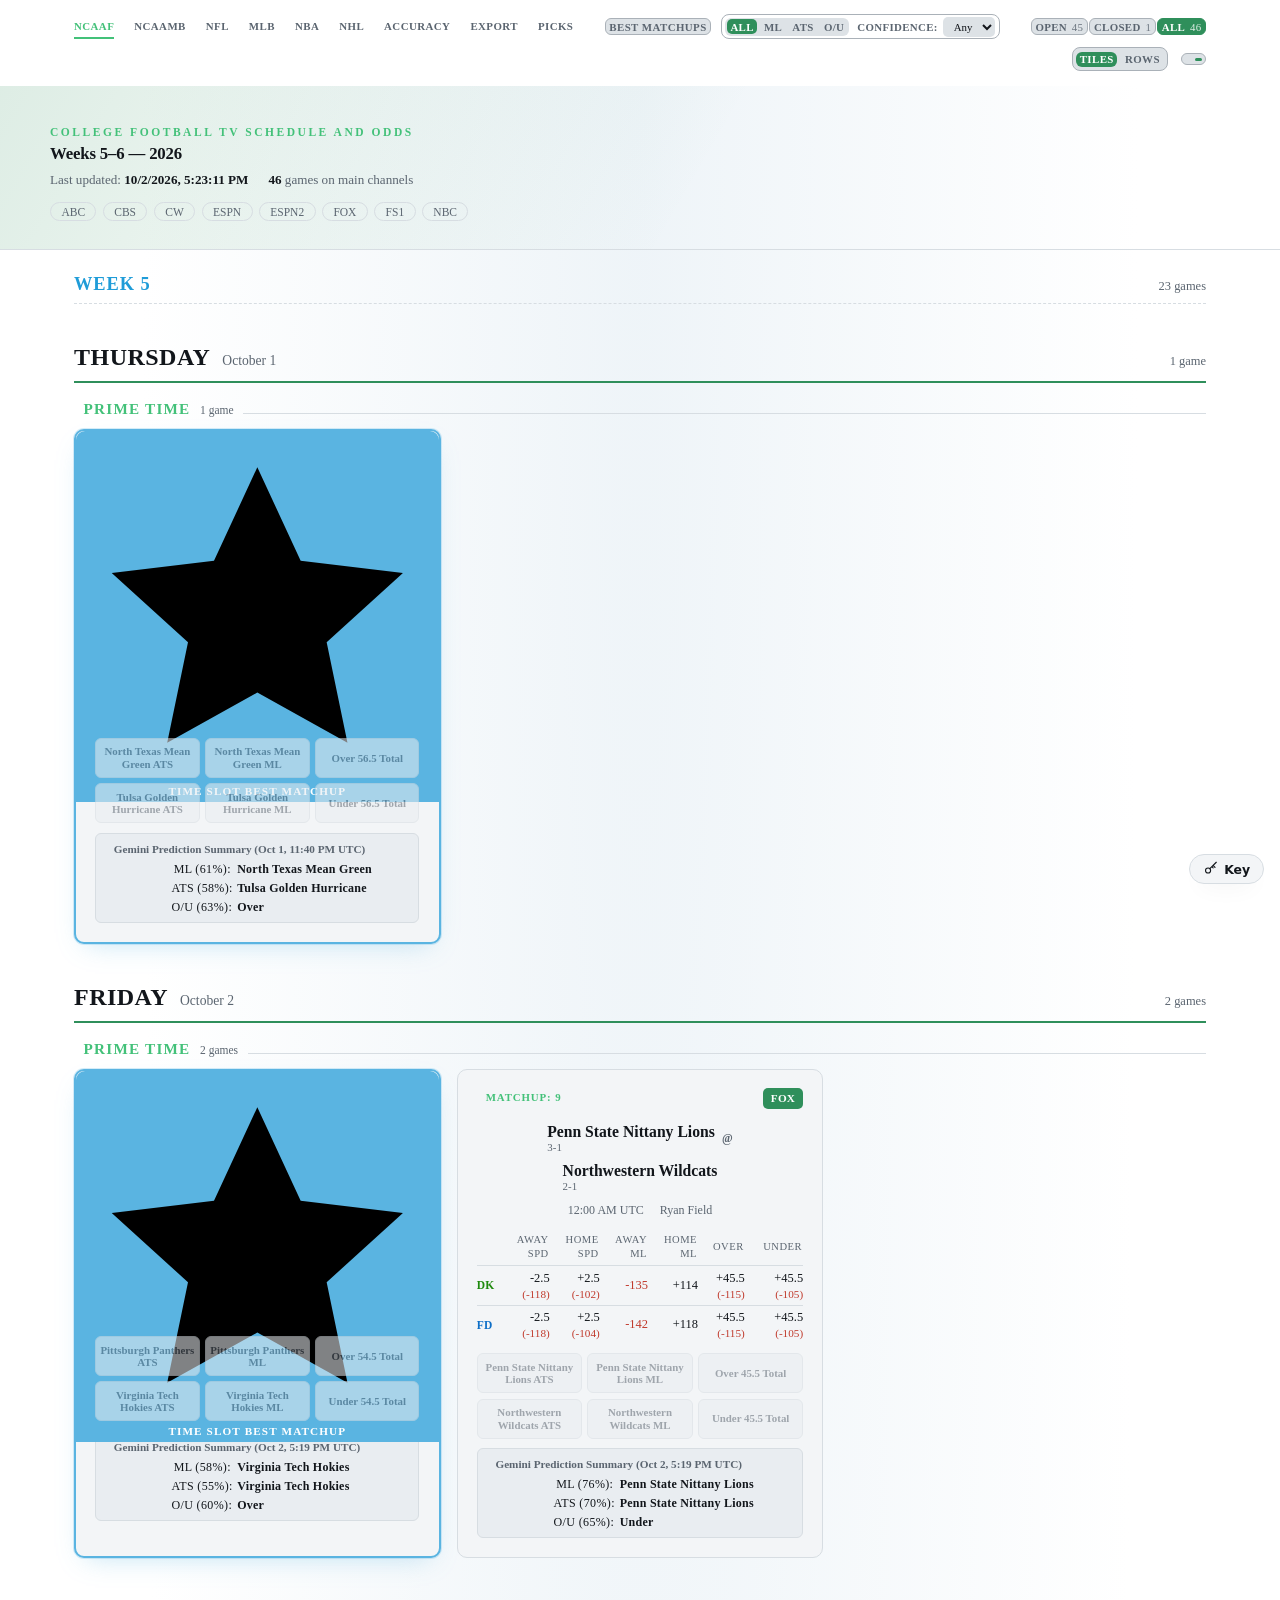
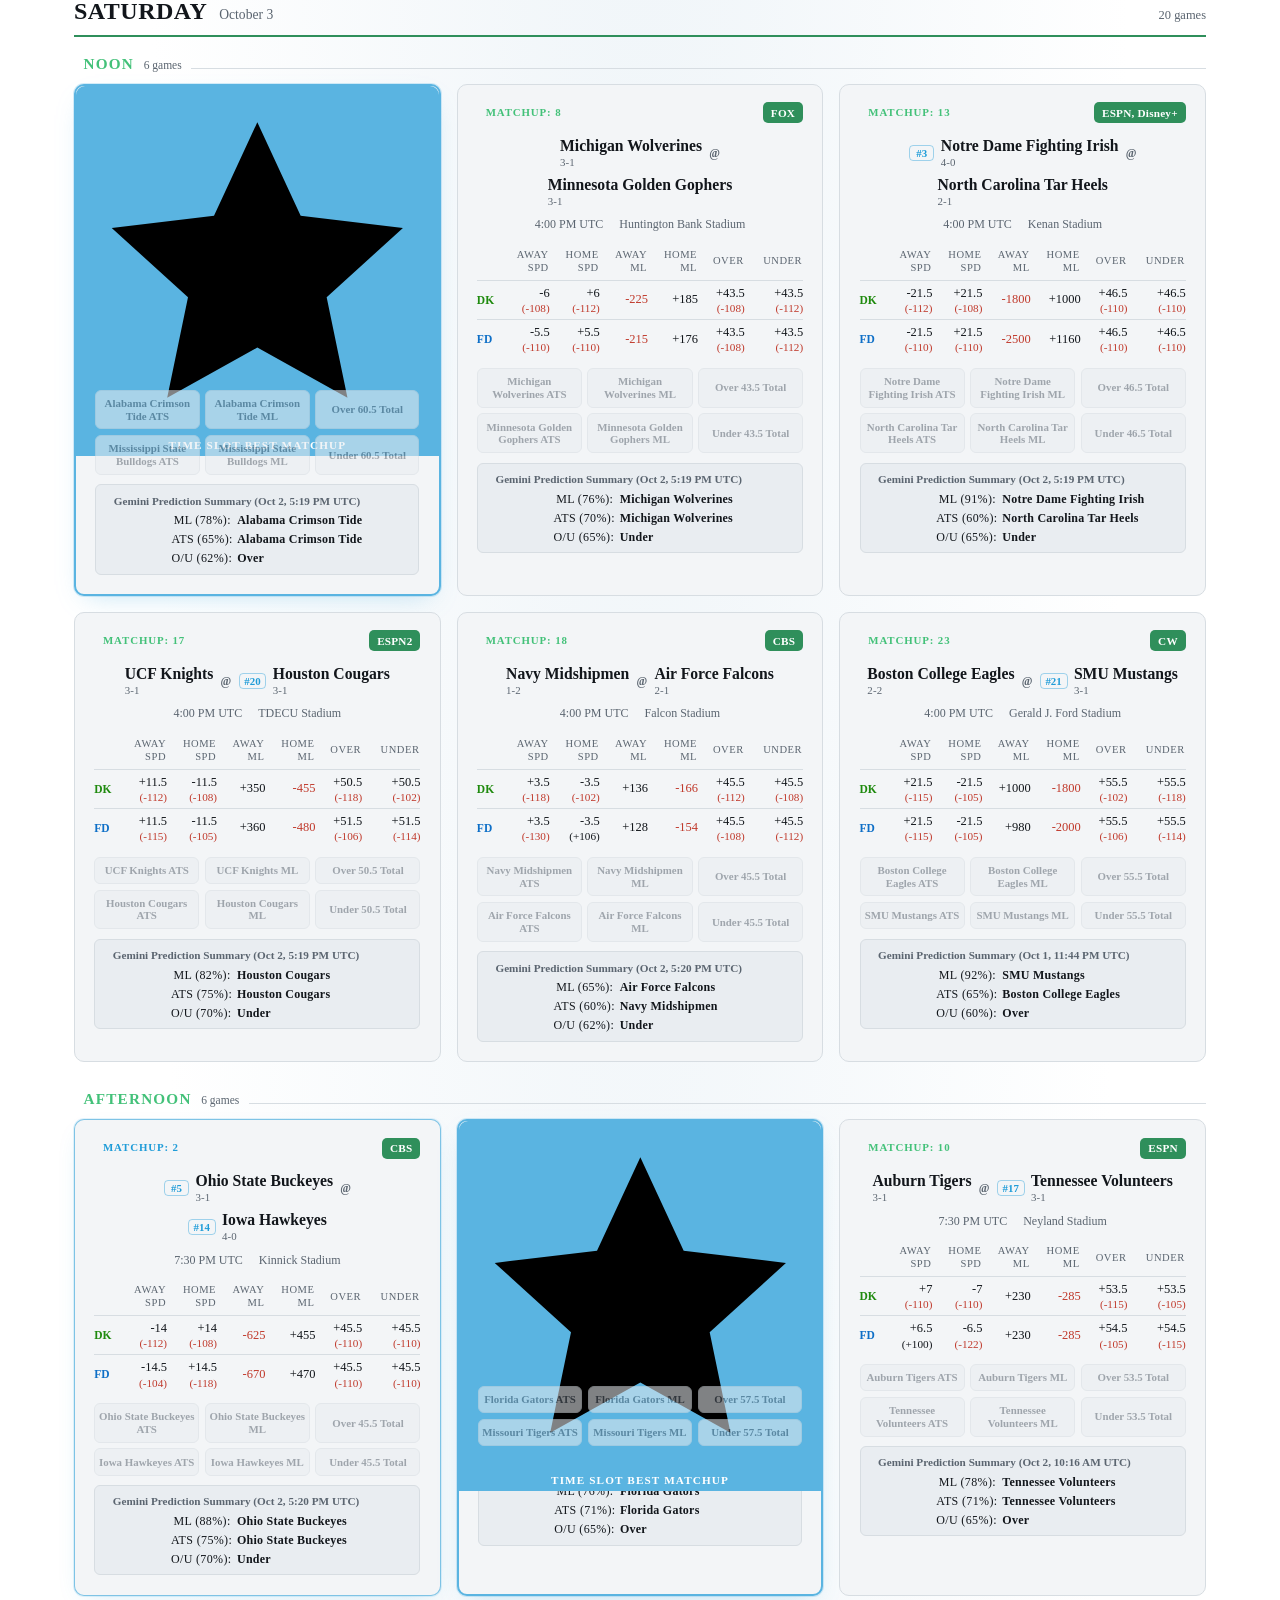
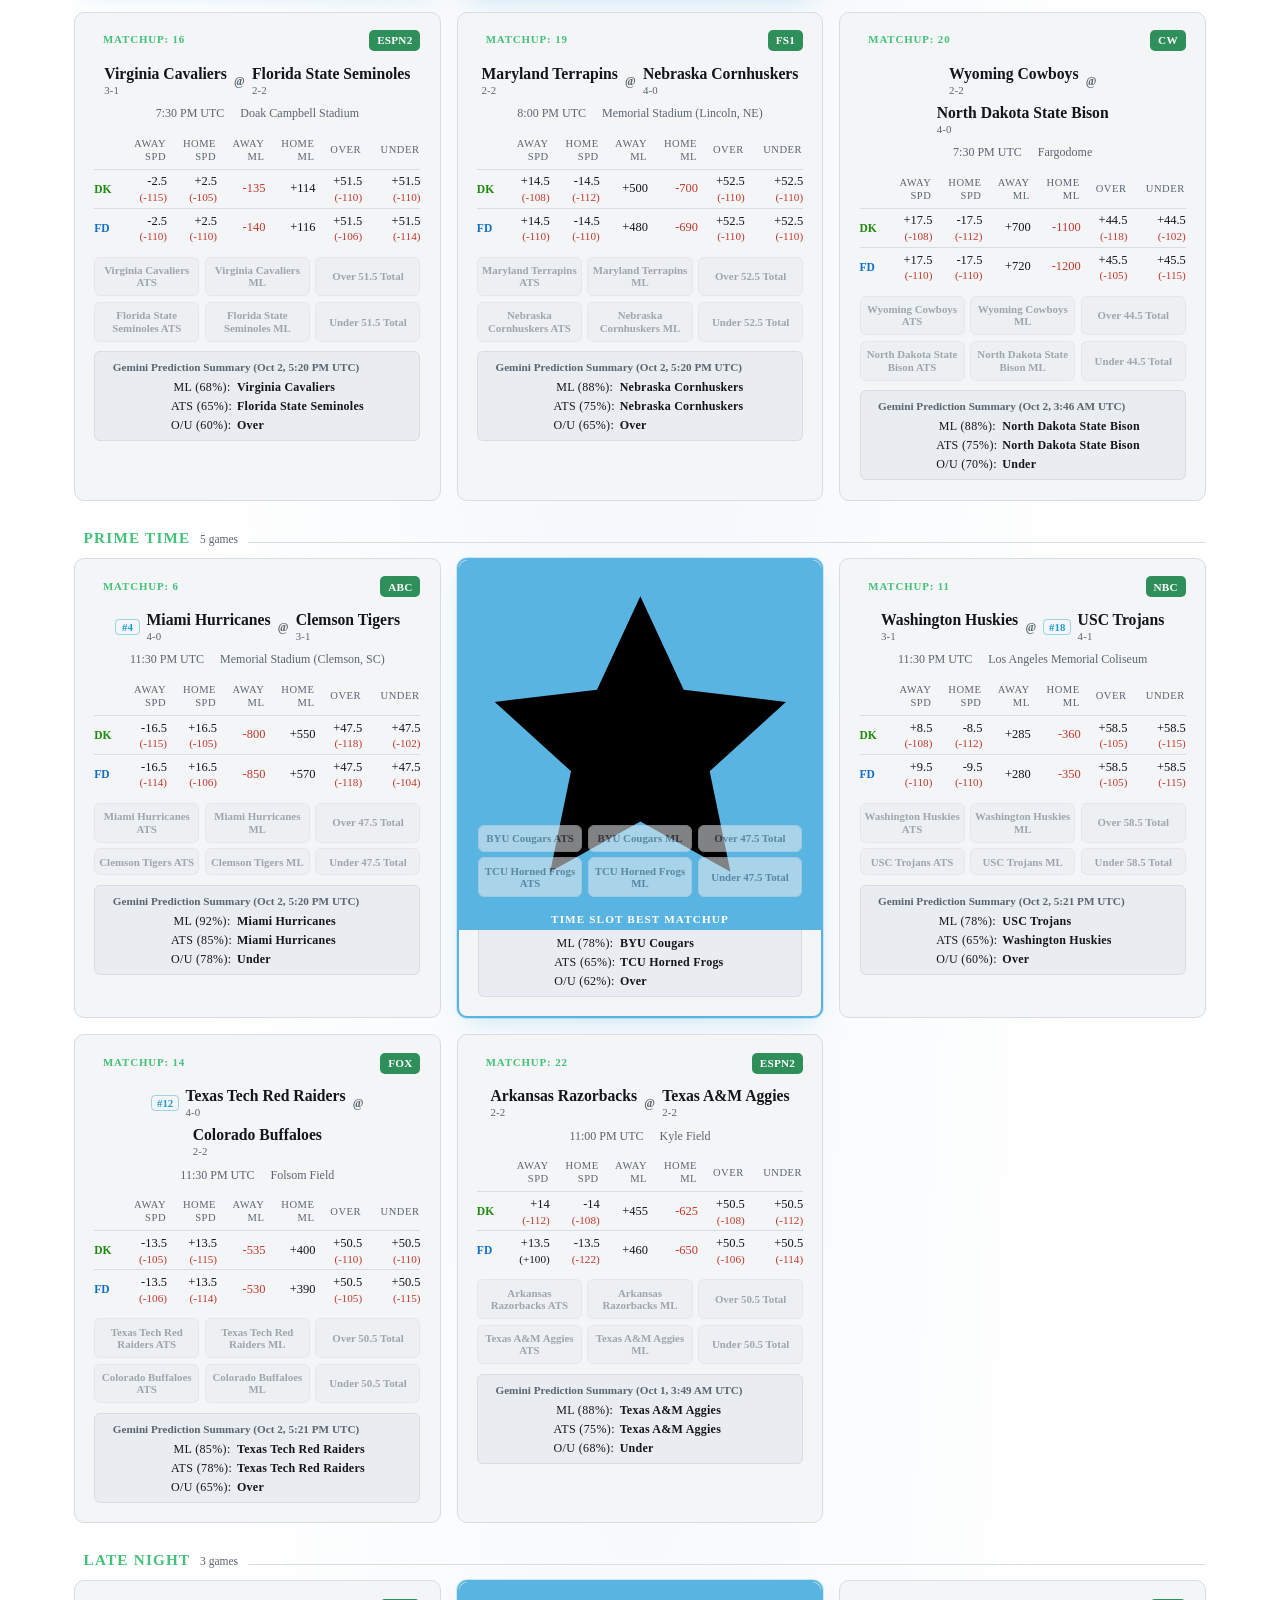
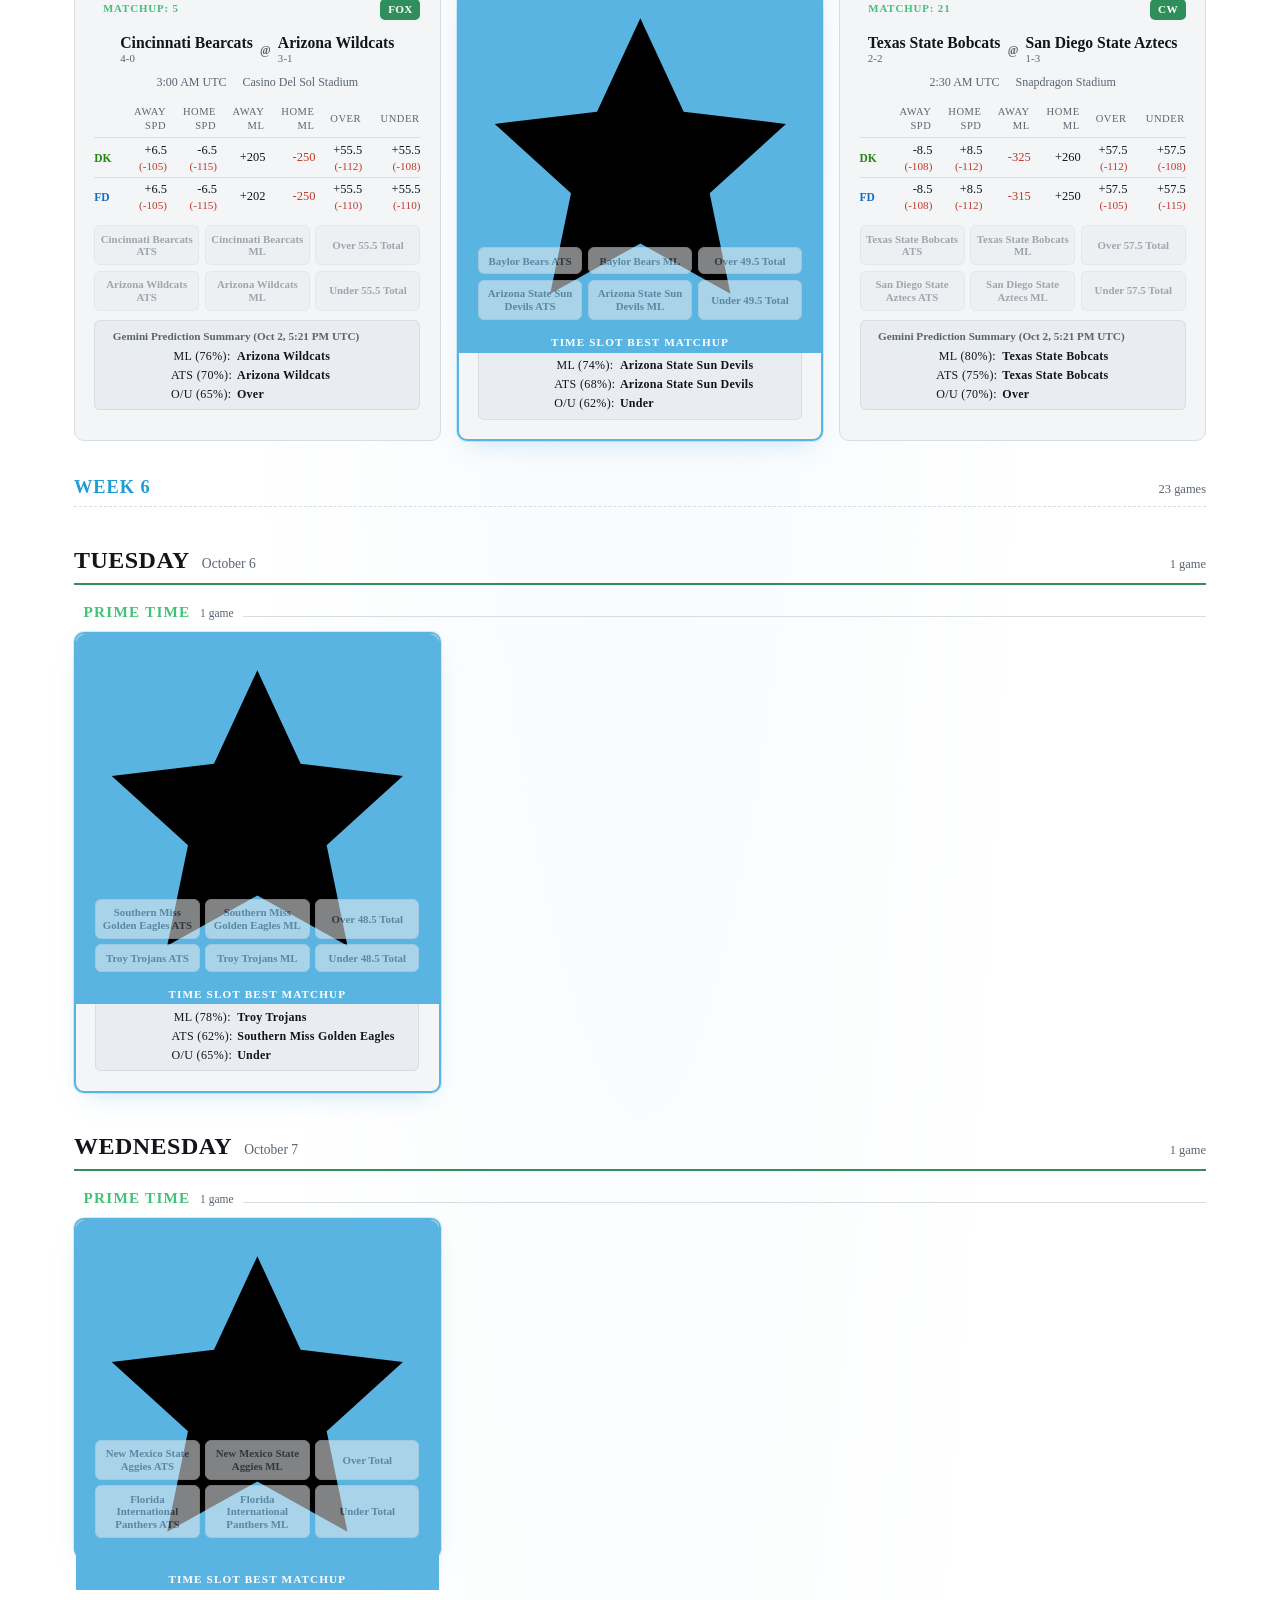
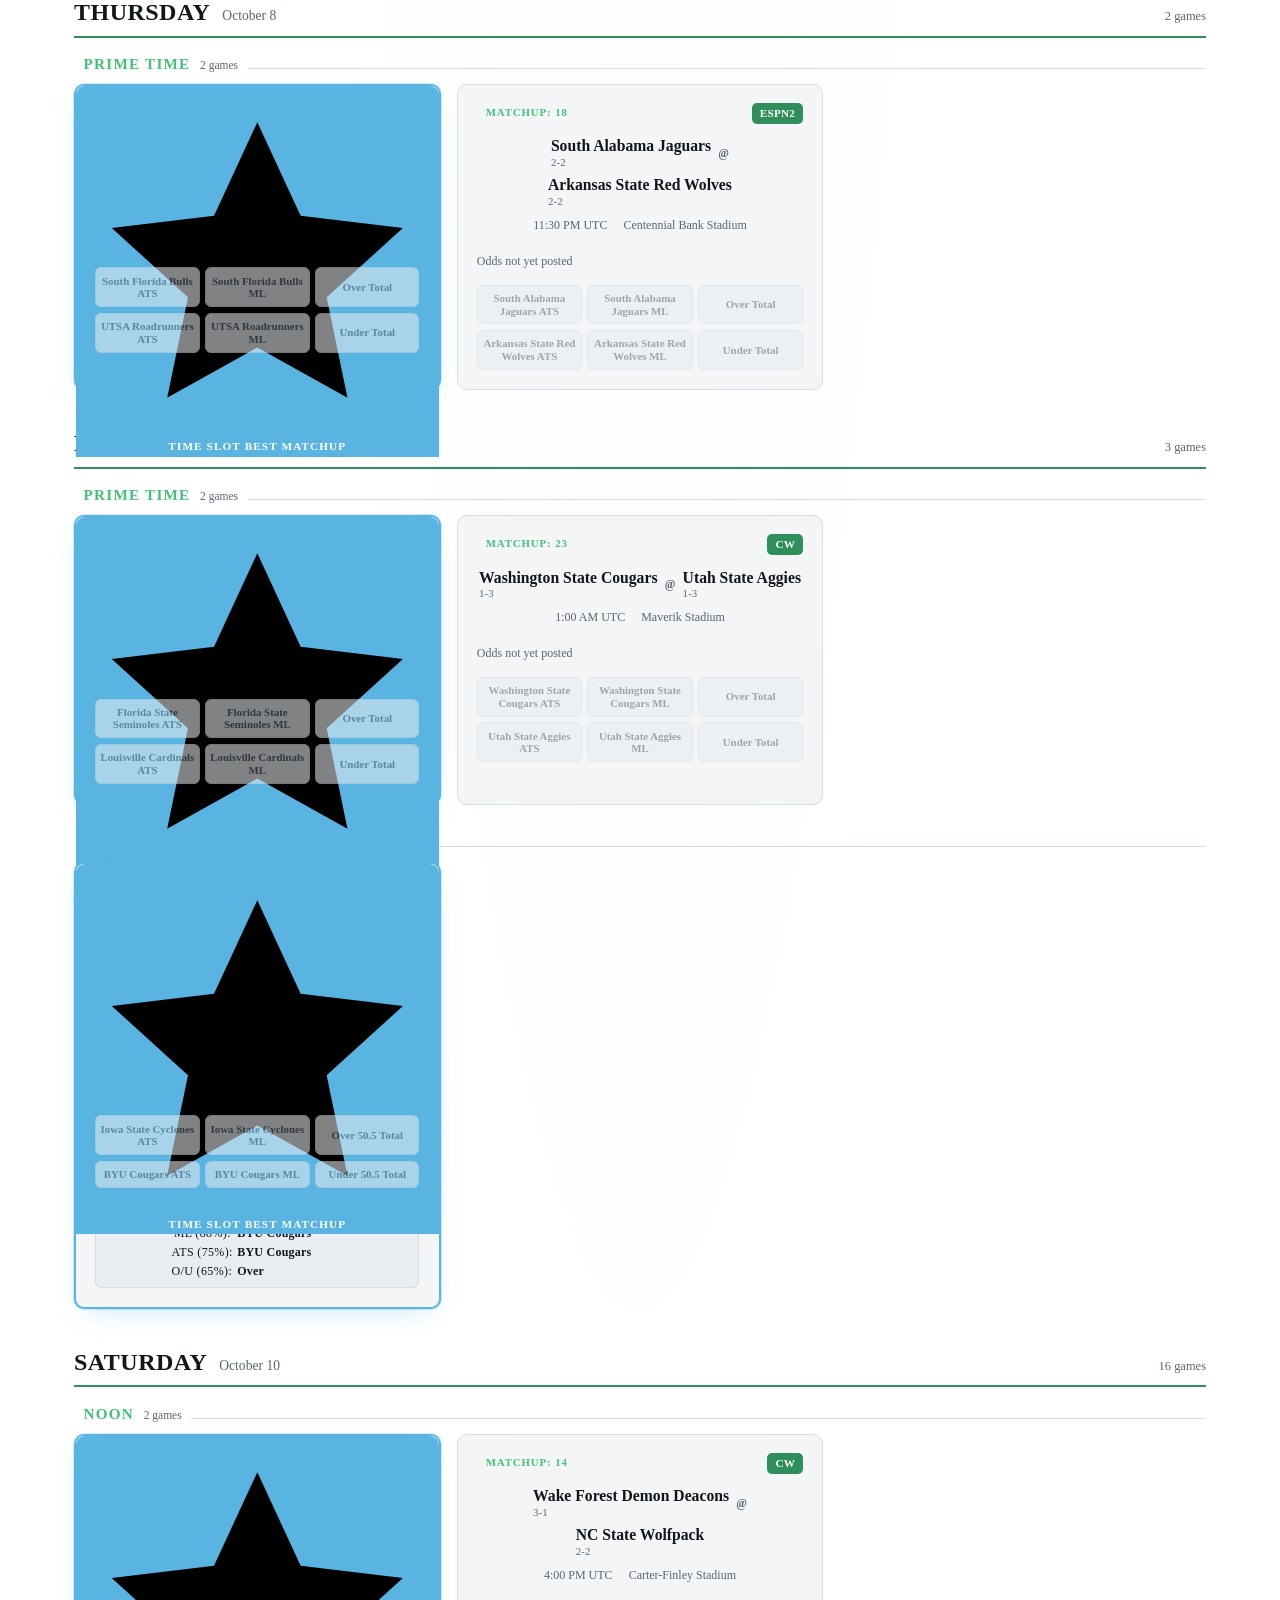
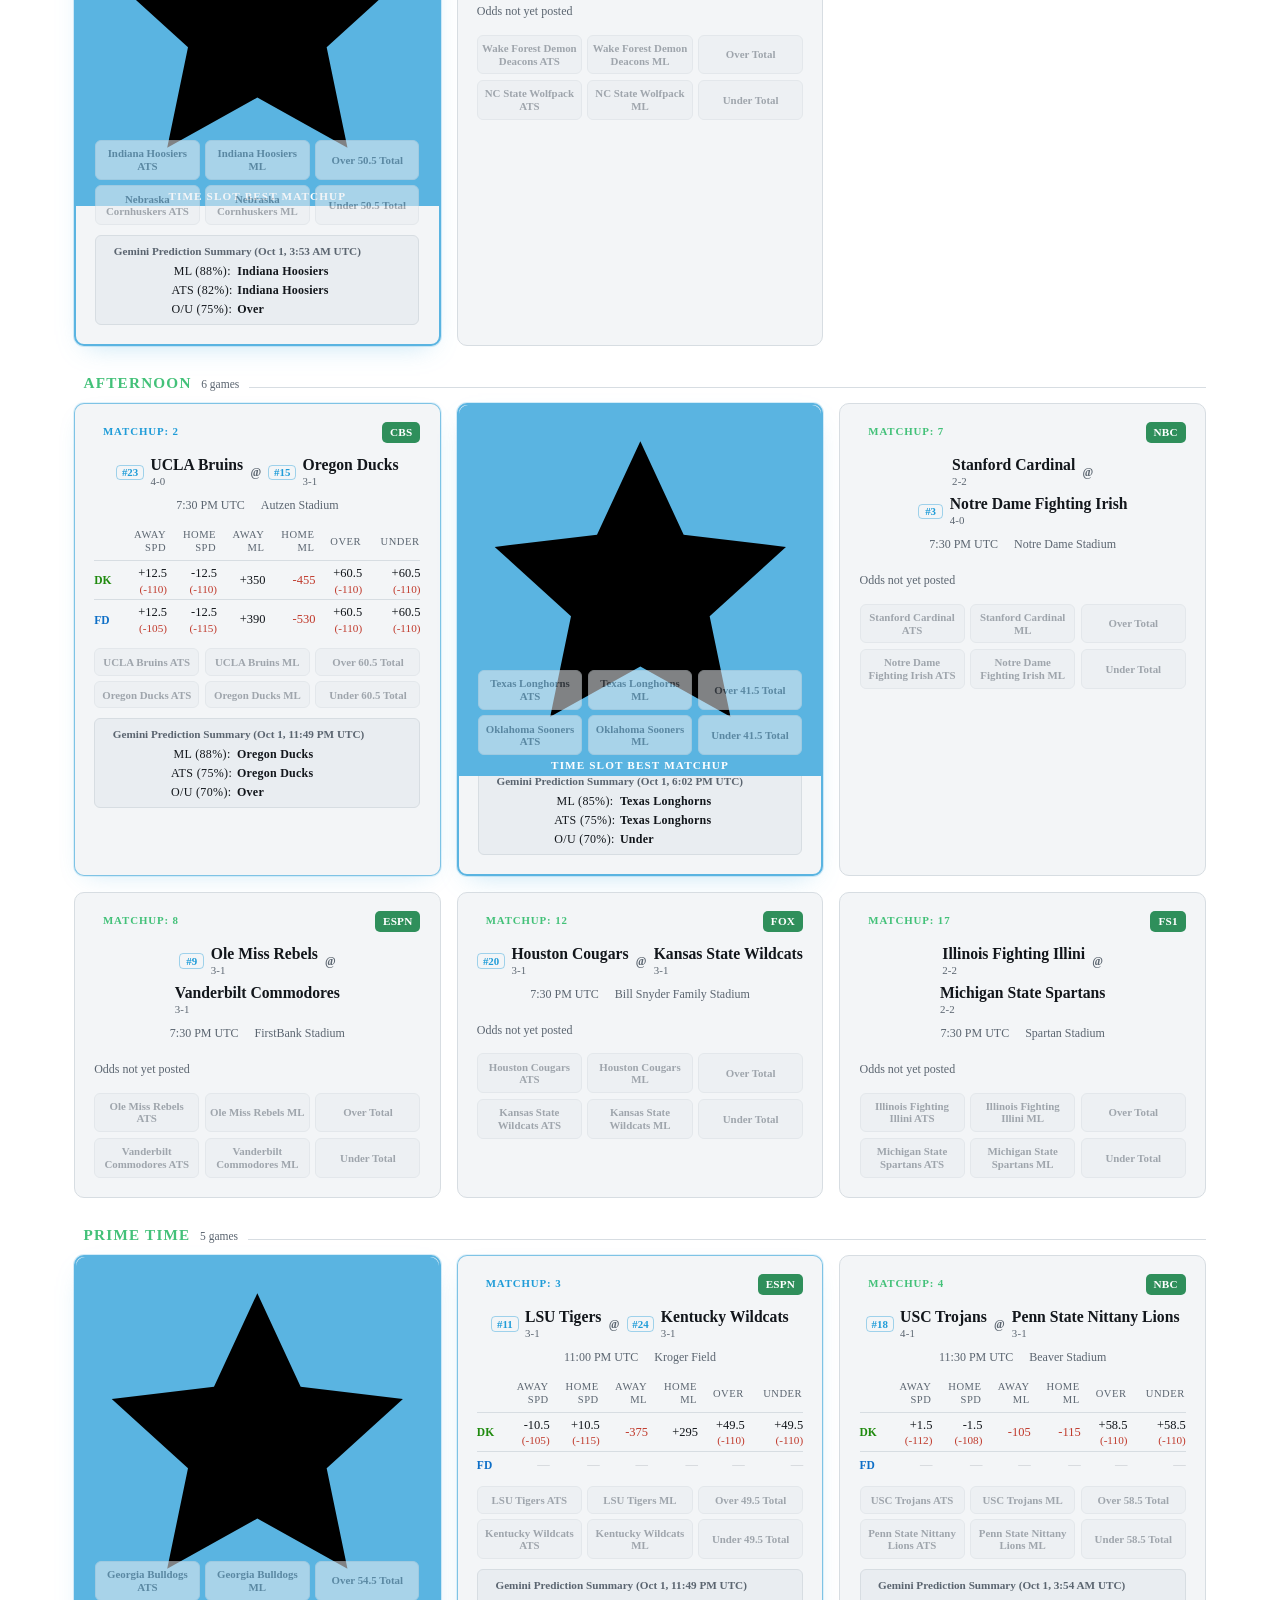
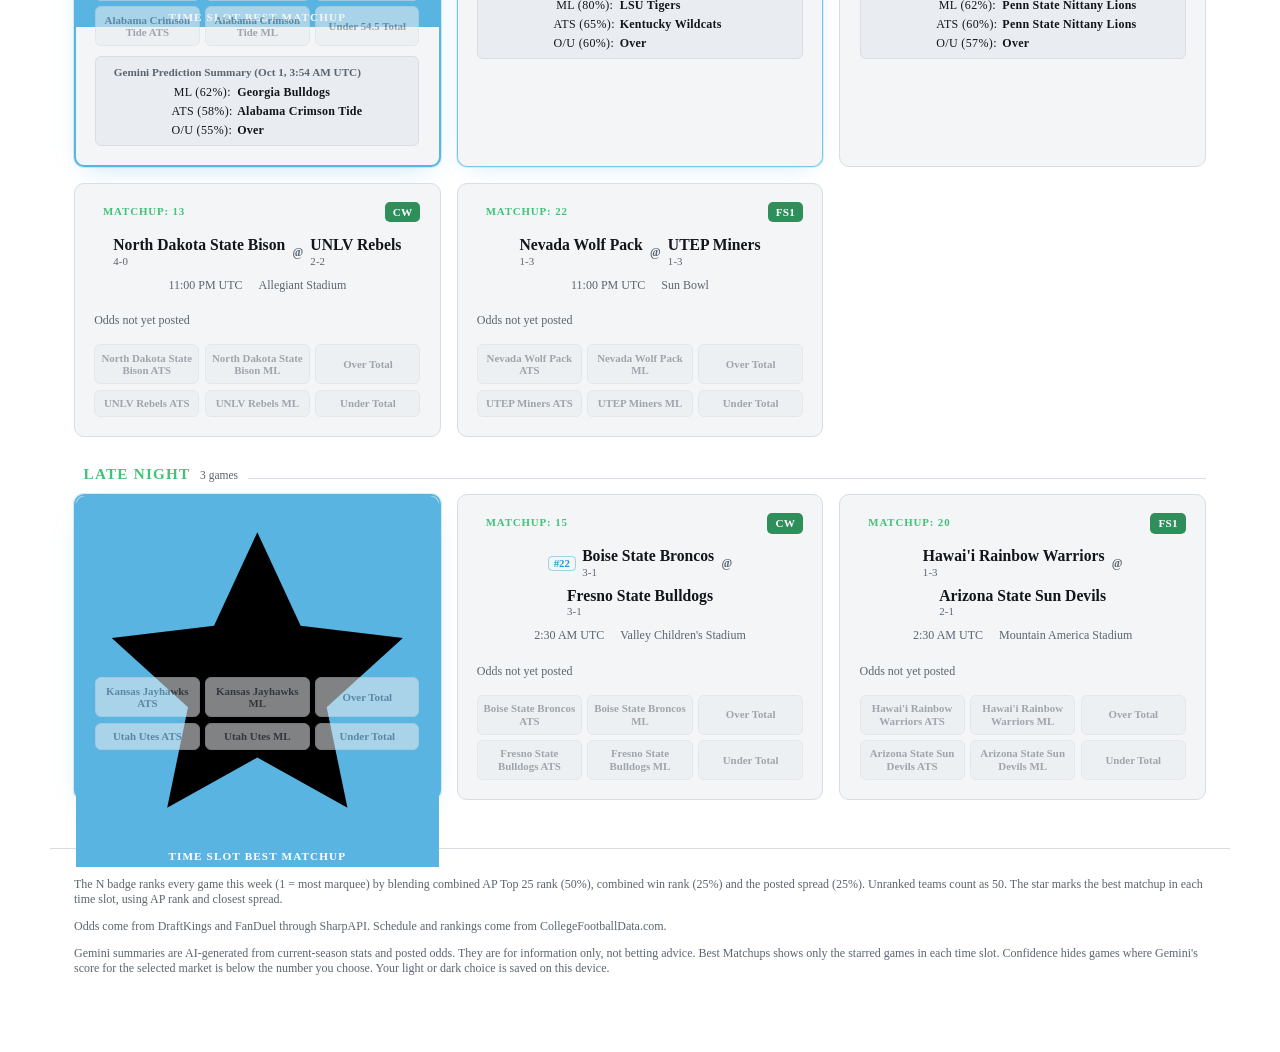
==== commit ae00c0af: "Add files via upload" ====
--- a/index.html
+++ b/index.html
@@ -4,8 +4,9 @@
 <meta charset="UTF-8">
 <meta name="viewport" content="width=device-width, initial-scale=1.0">
 <title>Sports Dashboard - NCAAF</title>
-<link rel="preconnect" href="https://fonts.googleapis.com">
-<link href="https://fonts.googleapis.com/css2?family=Oswald:wght@500;600;700&family=JetBrains+Mono:wght@400;500;700&display=swap" rel="stylesheet">
+<link rel="icon" type="image/svg+xml" href="assets/img/favicon-ncaaf.svg">
+<link rel="preload" href="assets/fonts/instrument-sans-latin-wght-normal.woff2" as="font" type="font/woff2" crossorigin>
+<link rel="preload" href="assets/fonts/big-shoulders-display-latin-wght-normal.woff2" as="font" type="font/woff2" crossorigin>
 <style>
   :root{
     --bg: #0a0d10;
@@ -89,7 +90,7 @@
       radial-gradient(ellipse at top, var(--bg-top-glow) 0%, var(--bg) 55%),
       repeating-linear-gradient(90deg, var(--grid-line-color) 0 1px, transparent 1px 64px);
     color:var(--chalk);
-    font-family:'JetBrains Mono', monospace;
+    font-family:var(--font-body);
     min-height:100vh;
     padding-bottom:4rem;
   }
@@ -107,7 +108,7 @@
   }
   .hero-inner{max-width:1180px;margin:0 auto;position:relative;}
   .eyebrow{
-    font-family:'Oswald',sans-serif;
+    font-family:var(--font-display);
     text-transform:uppercase;
     letter-spacing:0.22em;
     font-size:0.72rem;
@@ -115,7 +116,7 @@
     font-weight:600;
   }
   h1{
-    font-family:'Oswald',sans-serif;
+    font-family:var(--font-display);
     font-weight:700;
     font-size:clamp(0.68rem, 1.7vw, 1.05rem);
     margin:0.35rem 0 0.5rem;
@@ -150,7 +151,7 @@
     border-bottom:2px solid var(--turf);
   }
   .day-heading .weekday{
-    font-family:'Oswald',sans-serif; font-weight:700; font-size:1.5rem;
+    font-family:var(--font-display); font-weight:700; font-size:1.5rem;
     text-transform:uppercase; letter-spacing:0.02em;
   }
   .day-heading .date{color:var(--dim); font-size:0.85rem;}
@@ -170,7 +171,7 @@
     margin-bottom:0.7rem;
   }
   .slot-heading .slot-name{
-    font-family:'Oswald',sans-serif; font-weight:600; font-size:0.95rem;
+    font-family:var(--font-display); font-weight:600; font-size:0.95rem;
     text-transform:uppercase; letter-spacing:0.08em; color:var(--turf-bright);
   }
   .slot-heading .slot-icon{font-size:0.9rem;}
@@ -203,12 +204,12 @@
   .pick-banner{
     position:absolute; top:0; left:0; right:0;
     background:var(--pick-yellow); color:var(--on-solid);
-    font-family:'Oswald',sans-serif; font-weight:700; font-size:0.7rem;
+    font-family:var(--font-display); font-weight:700; font-size:0.7rem;
     text-transform:uppercase; letter-spacing:0.1em; text-align:center;
     padding:0.3rem 0.5rem; border-radius:9px 9px 0 0;
   }
   .odds td.picked{background:rgba(var(--pick-yellow-rgb),0.16); color:var(--pick-yellow); font-weight:700; border-radius:4px;}
-  .odds td.hit{background:rgba(62,207,106,0.18); color:#3ecf6a; font-weight:700; border-radius:4px;}
+  .odds td.hit{background:rgba(62,207,106,0.18); color:var(--win-green); font-weight:700; border-radius:4px;}
   .odds td.miss{background:rgba(226,88,74,0.16); color:var(--loss-red); font-weight:700; border-radius:4px;}
   .odds td.picked.hit,
   .odds td.picked.miss{box-shadow:inset 0 0 0 2px var(--pick-yellow);}
@@ -216,11 +217,11 @@
   .pick-toolbar-payout:empty{display:none;}
   .pick-buttons{display:grid; grid-template-columns:repeat(3,1fr); gap:0.35rem; margin-top:0.6rem;}
   .payout-summary{
-    font-family:'JetBrains Mono',monospace; font-size:0.7rem; font-weight:700; color:var(--strong-text);
+    font-family:var(--font-body); font-size:0.7rem; font-weight:700; color:var(--strong-text);
     text-align:center; margin-top:0.25rem;
   }
   .pick-btn{
-    font-family:'Inter',sans-serif; font-size:0.68rem; font-weight:600;
+    font-family:var(--font-body); font-size:0.68rem; font-weight:600;
     color:var(--dim); background:var(--bg-panel2); border:1px solid var(--line);
     border-radius:6px; padding:0.4rem 0.2rem; cursor:pointer;
     text-align:center; line-height:1.15; transition:all 0.12s ease;
@@ -234,14 +235,14 @@
 
   .card-top{display:flex; justify-content:space-between; align-items:flex-start; gap:0.75rem;}
   .score-badge{
-    font-family:'Oswald',sans-serif; font-weight:600; font-size:0.68rem;
+    font-family:var(--font-display); font-weight:600; font-size:0.68rem;
     text-transform:uppercase; letter-spacing:0.08em; color:var(--turf-bright);
-    border:1px solid rgba(67,193,121,0.35); border-radius:999px;
+    border:1px solid rgba(var(--turf-rgb),0.35); border-radius:999px;
     padding:0.2rem 0.55rem; white-space:nowrap;
   }
   .marquee .score-badge{color:var(--gold); border-color:rgba(var(--gold-rgb),0.45);}
   .channel-pill{
-    font-family:'Oswald',sans-serif; font-weight:600; font-size:0.7rem;
+    font-family:var(--font-display); font-weight:600; font-size:0.7rem;
     background:var(--turf); color:var(--on-solid); border-radius:5px;
     padding:0.2rem 0.5rem; letter-spacing:0.02em;
     /* Capped to roughly the width of the Matchup badge ("Matchup: XX")
@@ -255,7 +256,7 @@
   .matchup{
     margin:0.85rem 0 0.6rem;
     display:flex; align-items:center; justify-content:center; flex-wrap:wrap; gap:0.45rem;
-    font-family:'Oswald',sans-serif; font-size:1.05rem; font-weight:600;
+    font-family:var(--font-display); font-size:1.05rem; font-weight:600;
     white-space:normal; overflow-x:visible;
   }
   .team{display:inline-flex; align-items:center; gap:0.4rem;}
@@ -266,11 +267,11 @@
     /* Oswald (condensed sans) instead of the monospace font used
        elsewhere -- monospace reads noticeably "spread out" at this size
        for a W-L record + pitcher line, condensed reads more compact. */
-    font-family:'Oswald',sans-serif; font-weight:500; font-size:0.68rem;
+    font-family:var(--font-display); font-weight:500; font-size:0.68rem;
     letter-spacing:0.01em; color:var(--dim);
   }
   .team-pitcher{
-    font-family:'Oswald',sans-serif; font-weight:500; font-size:0.76rem;
+    font-family:var(--font-display); font-weight:500; font-size:0.76rem;
     letter-spacing:0.01em; color:var(--dim); opacity:0.85;
   }
   .rank{
@@ -278,7 +279,7 @@
     border-radius:4px; padding:0.05rem 0.3rem; min-width:1.6rem; text-align:center;
     flex-shrink:0;
   }
-  .at{color:var(--dim); font-size:0.72rem; font-family:'JetBrains Mono',monospace; flex-shrink:0;}
+  .at{color:var(--dim); font-size:0.72rem; font-family:var(--font-body); flex-shrink:0;}
 
   @media (max-width: 480px){
     .matchup{
@@ -305,7 +306,7 @@
     text-align:right; padding:0.3rem 0; border-top:1px solid var(--line);
   }
   .book{
-    font-family:'Oswald',sans-serif; font-weight:600; font-size:0.72rem;
+    font-family:var(--font-display); font-weight:600; font-size:0.72rem;
   }
   .book.dk{color:var(--dk-green);}
   .book.fd{color:var(--fd-blue);}
@@ -316,17 +317,17 @@
   .no-odds{color:var(--dim); font-size:0.75rem; padding:0.4rem 0;}
 
   .team-score{
-    font-family:'Oswald',sans-serif; font-weight:700;
-  }
-  .team-score.live{color:#ff5f56;}
-  .team-score.final{color:#3ecf6a;}
+    font-family:var(--font-display); font-weight:700;
+  }
+  .team-score.live{color:var(--live-red);}
+  .team-score.final{color:var(--win-green);}
   .score-status-line{
-    flex-basis:100%; font-family:'Oswald',sans-serif; font-size:0.68rem;
-    font-weight:600; letter-spacing:0.02em; color:#ff5f56; display:flex;
+    flex-basis:100%; font-family:var(--font-display); font-size:0.68rem;
+    font-weight:600; letter-spacing:0.02em; color:var(--live-red); display:flex;
     align-items:center; gap:0.35rem;
   }
   .live-dot{
-    width:0.5rem; height:0.5rem; border-radius:50%; background:#ff5f56;
+    width:0.5rem; height:0.5rem; border-radius:50%; background:var(--live-red);
     display:inline-block; animation:live-pulse 1.4s ease-in-out infinite;
   }
   @keyframes live-pulse{
@@ -336,7 +337,7 @@
   .gemini-toggle{
     width:100%; margin-top:0.6rem;
     display:flex; align-items:center; gap:0.5rem; flex-wrap:wrap; row-gap:0.3rem;
-    font-family:'Oswald',sans-serif; font-weight:600; font-size:0.7rem;
+    font-family:var(--font-display); font-weight:600; font-size:0.7rem;
     color:var(--dim); background:var(--bg-panel2); border:1px solid var(--line);
     border-radius:6px; padding:0.45rem 0.6rem; cursor:pointer;
     text-align:left; transition:all 0.12s ease;
@@ -383,7 +384,7 @@
   body:not(.row-view) .gemini-toggle-trailing{
     flex-basis:100%; margin-left:0; justify-content:space-between;
   }
-  .gemini-conf{color:var(--purple); font-family:'JetBrains Mono',monospace; font-weight:700; text-transform:none;}
+  .gemini-conf{color:var(--purple); font-family:var(--font-body); font-weight:700; text-transform:none;}
   .gemini-caret{font-size:0.6rem; transition:transform .12s ease; color:inherit;}
   .gemini-toggle.open .gemini-caret{transform:rotate(180deg);}
   .gemini-panel{
@@ -454,7 +455,7 @@
   }
   .nav-links{display:flex; gap:1.25rem; align-items:center; order:1;}
   .site-nav a{
-    font-family:'Oswald',sans-serif; font-weight:600; font-size:0.68rem;
+    font-family:var(--font-display); font-weight:600; font-size:0.68rem;
     text-transform:uppercase; letter-spacing:0.04em;
     color:var(--dim); text-decoration:none;
     padding:0.3rem 0; border-bottom:2px solid transparent;
@@ -464,21 +465,21 @@
   .status-pills{display:flex; gap:0.1rem; align-items:center; order:3;}
   .status-pill{
     display:flex; align-items:center; gap:0.3rem;
-    font-family:'Oswald',sans-serif; font-weight:600; font-size:0.68rem;
+    font-family:var(--font-display); font-weight:600; font-size:0.68rem;
     text-transform:uppercase; letter-spacing:0.03em;
     color:var(--toggle-text); background:var(--toggle-bg); border:1px solid var(--toggle-border); border-radius:6px;
     padding:0.1rem 0.22rem; cursor:pointer; transition:all 0.12s ease;
   }
   .status-pill:hover{color:var(--chalk);}
   .status-pill.active{background:var(--turf); color:var(--on-solid); border-color:var(--turf);}
-  .pill-count{font-family:'JetBrains Mono',monospace; font-weight:500; opacity:0.85;}
+  .pill-count{font-family:var(--font-body); font-weight:500; opacity:0.85;}
   .view-toggle{
     display:flex; gap:0.25rem; background:var(--toggle-bg);
     border:1px solid var(--toggle-border); border-radius:8px; padding:0.2rem;
     order:4; margin-left:auto;
   }
   .view-toggle .view-btn{
-    font-family:'Oswald',sans-serif; font-weight:600; font-size:0.68rem;
+    font-family:var(--font-display); font-weight:600; font-size:0.68rem;
     text-transform:uppercase; letter-spacing:0.04em;
     color:var(--toggle-text); background:transparent; border:none; border-radius:6px;
     padding:0.1rem 0.22rem; cursor:pointer; transition:all 0.12s ease;
@@ -491,7 +492,7 @@
     order:5; margin-left:0.35rem;
   }
   .theme-toggle .theme-btn{
-    font-family:'Oswald',sans-serif; font-weight:600; font-size:0.68rem;
+    font-family:var(--font-display); font-weight:600; font-size:0.68rem;
     display:flex; align-items:center; justify-content:center;
     background:transparent; border:none; border-radius:6px;
     padding:0.1rem 0.22rem; cursor:pointer; transition:all 0.12s ease;
@@ -511,7 +512,7 @@
     flex:1 1 auto; order:2;
   }
   .filter-pill{
-    font-family:'Oswald',sans-serif; font-weight:600; font-size:0.68rem;
+    font-family:var(--font-display); font-weight:600; font-size:0.68rem;
     text-transform:uppercase; letter-spacing:0.04em;
     color:var(--toggle-text); background:var(--toggle-bg); border:1px solid var(--toggle-border); border-radius:6px;
     padding:0.1rem 0.22rem; cursor:pointer; transition:all 0.12s ease;
@@ -528,7 +529,7 @@
     display:flex; gap:0.2rem; background:var(--toggle-bg); border-radius:6px; padding:0.1rem;
   }
   .conf-type-btn{
-    font-family:'Oswald',sans-serif; font-weight:600; font-size:0.68rem;
+    font-family:var(--font-display); font-weight:600; font-size:0.68rem;
     text-transform:uppercase; letter-spacing:0.03em;
     color:var(--toggle-text); background:transparent; border:none; border-radius:5px;
     padding:0.1rem 0.22rem; cursor:pointer; transition:all 0.12s ease;
@@ -537,12 +538,12 @@
   .conf-type-btn.active{background:var(--turf); color:var(--on-solid);}
   .filter-conf{display:flex; align-items:center; gap:0.35rem;}
   .filter-conf label{
-    font-family:'Oswald',sans-serif; font-weight:600; font-size:0.68rem;
+    font-family:var(--font-display); font-weight:600; font-size:0.68rem;
     text-transform:uppercase; letter-spacing:0.03em; color:var(--toggle-text);
   }
   .filter-conf select{
     background:var(--toggle-bg); color:var(--chalk); border:none;
-    border-radius:5px; padding:0.18rem 0.4rem; font-family:'JetBrains Mono',monospace;
+    border-radius:5px; padding:0.18rem 0.4rem; font-family:var(--font-body);
     font-size:0.68rem; cursor:pointer;
   }
 
@@ -606,7 +607,7 @@
     border-bottom:1px dashed var(--line);
   }
   .week-heading .week-name{
-    font-family:'Oswald',sans-serif; font-weight:700; font-size:1.15rem;
+    font-family:var(--font-display); font-weight:700; font-size:1.15rem;
     text-transform:uppercase; letter-spacing:0.05em; color:var(--gold);
   }
   .week-heading .week-count{margin-left:auto; color:var(--dim); font-size:0.78rem;}
@@ -720,12 +721,13 @@
     body.row-view .pick-toolbar{width:auto; grid-column:auto; grid-row:auto;}
   }
 </style>
+<link rel="stylesheet" href="assets/theme.css">
 </head>
-<body>
+<body data-sport="ncaaf">
 
 <div class="nav-bar">
 <nav class="site-nav">
-  <button type="button" class="hamburger-btn" id="hamburgerBtn" aria-label="Menu" aria-expanded="false">&#9776;</button>
+  <button type="button" class="hamburger-btn" id="hamburgerBtn" aria-label="Menu" aria-expanded="false"><svg viewBox="0 0 24 24" aria-hidden="true"><path d="M4 7h16M4 12h16M4 17h16"/></svg></button>
   <div class="nav-links" id="navLinks">
     <a href="index.html" class="active">NCAAF</a>
     <a href="ncaamb.html">NCAAMB</a>
@@ -784,15 +786,15 @@
     <button type="button" class="view-btn" data-mode="rows">Rows</button>
   </div>
   <div class="theme-toggle" role="group" aria-label="Color theme">
-    <button type="button" class="theme-btn" data-theme="dark" aria-label="Dark theme">☾</button>
-    <button type="button" class="theme-btn" data-theme="light" aria-label="Light theme">☀</button>
+    <button type="button" class="theme-btn" data-theme="dark" aria-label="Dark theme"><svg viewBox="0 0 24 24" aria-hidden="true"><path d="M12 3a6 6 0 0 0 9 9 9 9 0 1 1-9-9z"/></svg></button>
+    <button type="button" class="theme-btn" data-theme="light" aria-label="Light theme"><svg viewBox="0 0 24 24" aria-hidden="true"><circle cx="12" cy="12" r="4"/><path d="M12 2v2M12 20v2M4.9 4.9l1.4 1.4M17.7 17.7l1.4 1.4M2 12h2M20 12h2M4.9 19.1l1.4-1.4M17.7 6.3l1.4-1.4"/></svg></button>
   </div>
 </nav>
 </div>
 
-<div class="hero">
+<div class="hero hero--ncaaf">
   <div class="hero-inner">
-    <div class="eyebrow">College Football &middot; TV Schedule + Odds Board</div>
+    <div class="eyebrow">College football TV schedule and odds</div>
     <h1 id="pageTitle">Loading week&hellip;</h1>
     <div class="meta-row">
       <span>Last updated: <b id="generatedAt">—</b></span>
@@ -807,17 +809,9 @@
 <div class="status" id="statusMsg" style="display:none;"></div>
 
 <footer>
-  Matchup: N badge = this game's rank among every game this week (1 = most marquee), based on a blend of 50% combined AP Top 25 rank (unranked teams count as 50) + 25% combined win rank (teams ranked by this season's record like an AP-style poll, best record = rank 1) + 25% posted spread -- each normalized 0-100 across the week before blending.
-  &#11088; Time Slot Best Matchup = 50% combined AP rank (unranked teams count as 50) + 50% closest posted spread, blended within that time window. Nebraska overrides everything whenever it's playing in that window.
-  Odds via DraftKings &amp; FanDuel through SharpAPI. Schedule &amp; rankings via CollegeFootballData.com.
-  &#10024; Gemini Prediction Summary is AI-generated from current-season stats and posted odds -- informational only, not betting advice.
-  <br><br>
-  &#11088; Best Matchup Only shows just each window's starred pick. Conf filters to games where Gemini's confidence
-  (ML or ATS, whichever is selected) is at least that number; a game with no Gemini prediction, or no ATS pick posted
-  when ATS is selected, is filtered out once Conf is above Any.
-  <br><br>
-  ☾ / ☀ in the nav switches this site between dark and light color themes -- your choice is
-  remembered on this device and used on every page from then on.
+  <p>The N badge ranks every game this week (1 = most marquee) by blending combined AP Top 25 rank (50%), combined win rank (25%) and the posted spread (25%). Unranked teams count as 50. The star marks the best matchup in each time slot, using AP rank and closest spread.</p>
+  <p>Odds come from DraftKings and FanDuel through SharpAPI. Schedule and rankings come from CollegeFootballData.com.</p>
+  <p>Gemini summaries are AI-generated from current-season stats and posted odds. They are for information only, not betting advice. Best Matchups shows only the starred games in each time slot. Confidence hides games where Gemini's score for the selected market is below the number you choose. Your light or dark choice is saved on this device.</p>
 </footer>
 
 <script src="picks-store.js"></script>
@@ -866,9 +860,10 @@
   return rank ? `<span class="rank">#${rank}</span> ` : '';
 }
 
-function teamNameBlock(name, record, scoreBadge) {
+function teamNameBlock(name, record, scoreBadge, pitcher, logo) {
   const recordHtml = record ? `<span class="team-record">${record}</span>` : '';
-  return `<span class="team-name-wrap"><span class="team-name-line"><span class="team-name">${name}</span>${scoreBadge || ''}</span>${recordHtml}</span>`;
+  const logoHtml = logo ? `<img class="team-logo" src="${logo}" alt="" loading="lazy" decoding="async" onerror="this.remove()">` : '';
+  return `${logoHtml}<span class="team-name-wrap"><span class="team-name-line"><span class="team-name">${name}</span>${scoreBadge || ''}</span>${recordHtml}</span>`;
 }
 
 function kickoffTime(iso, tbd) {
@@ -920,15 +915,15 @@
 
   return `
   <div class="card ${marquee ? 'marquee' : ''} ${isPick ? 'slot-pick' : ''}">
-    ${isPick ? '<div class="pick-banner">\u2b50 Time Slot Best Matchup</div>' : ''}
+    ${isPick ? '<div class="pick-banner"><svg class="i-star" viewBox="0 0 20 20" aria-hidden="true"><path d="M10 1.8l2.5 5.4 5.9.7-4.4 4 1.2 5.8L10 14.8 4.8 17.7 6 11.9 1.6 7.9l5.9-.7z"/></svg>Time Slot Best Matchup</div>' : ''}
     <div class="card-top">
       <span class="score-badge">${matchupLabel(g)}</span>
       <span class="channel-pill">${formatChannelForPill(g.channel)}</span>
     </div>
     <div class="matchup">
-      <span class="team">${rankBadge(g.away_rank)}${teamNameBlock(g.away_team, g.away_record, teamScoreBadge(gScore?.away_score, gScore?.status))}</span>
+      <span class="team">${rankBadge(g.away_rank)}${teamNameBlock(g.away_team, g.away_record, teamScoreBadge(gScore?.away_score, gScore?.status), undefined, g.away_logo)}</span>
       <span class="at">@</span>
-      <span class="team">${rankBadge(g.home_rank)}${teamNameBlock(g.home_team, g.home_record, teamScoreBadge(gScore?.home_score, gScore?.status))}</span>
+      <span class="team">${rankBadge(g.home_rank)}${teamNameBlock(g.home_team, g.home_record, teamScoreBadge(gScore?.home_score, gScore?.status), undefined, g.home_logo)}</span>
     </div>
     <div class="subline">
       <span>${kickoffTime(g.start_time, g.start_time_tbd)}</span>
@@ -942,12 +937,12 @@
 }
 
 const SLOT_ICON = {
-  'Morning': '\u{1F305}',
-  'Noon': '\u2600\uFE0F',
-  'Afternoon': '\u{1F324}\uFE0F',
-  'Prime Time': '\u{1F306}',
-  'Late Night': '\u{1F319}',
-  'Time TBD': '\u2753'
+  'Morning': '<svg viewBox="0 0 24 24" aria-hidden="true"><path d="M12 2v6M4.2 10.2l1.4 1.4M1 18h2M21 18h2M18.4 11.6l1.4-1.4M23 22H1M16 18a4 4 0 0 0-8 0M8 6l4-4 4 4"/></svg>',
+  'Noon': '<svg viewBox="0 0 24 24" aria-hidden="true"><circle cx="12" cy="12" r="4"/><path d="M12 2v2M12 20v2M4.9 4.9l1.4 1.4M17.7 17.7l1.4 1.4M2 12h2M20 12h2M4.9 19.1l1.4-1.4M17.7 6.3l1.4-1.4"/></svg>',
+  'Afternoon': '<svg viewBox="0 0 24 24" aria-hidden="true"><path d="M12 2v2M4.9 4.9l1.4 1.4M20 12h2M19.1 4.9l-1.4 1.4M15.9 11.1A4 4 0 0 0 8 12"/><path d="M13 22H7a5 5 0 1 1 4.9-6H13a3 3 0 0 1 0 6z"/></svg>',
+  'Prime Time': '<svg viewBox="0 0 24 24" aria-hidden="true"><path d="M12 10V2M4.9 10.9l1.4 1.4M1 18h2M21 18h2M18.4 12.3l1.4-1.4M23 22H1M16 18a4 4 0 0 0-8 0M16 5l-4 4-4-4"/></svg>',
+  'Late Night': '<svg viewBox="0 0 24 24" aria-hidden="true"><path d="M12 3a6 6 0 0 0 9 9 9 9 0 1 1-9-9z"/></svg>',
+  'Time TBD': '<svg viewBox="0 0 24 24" aria-hidden="true"><circle cx="12" cy="12" r="10"/><path d="M9.1 9a3 3 0 0 1 5.8 1c0 2-3 3-3 3M12 17h.01"/></svg>'
 };
 
 function renderSlot(slot) {
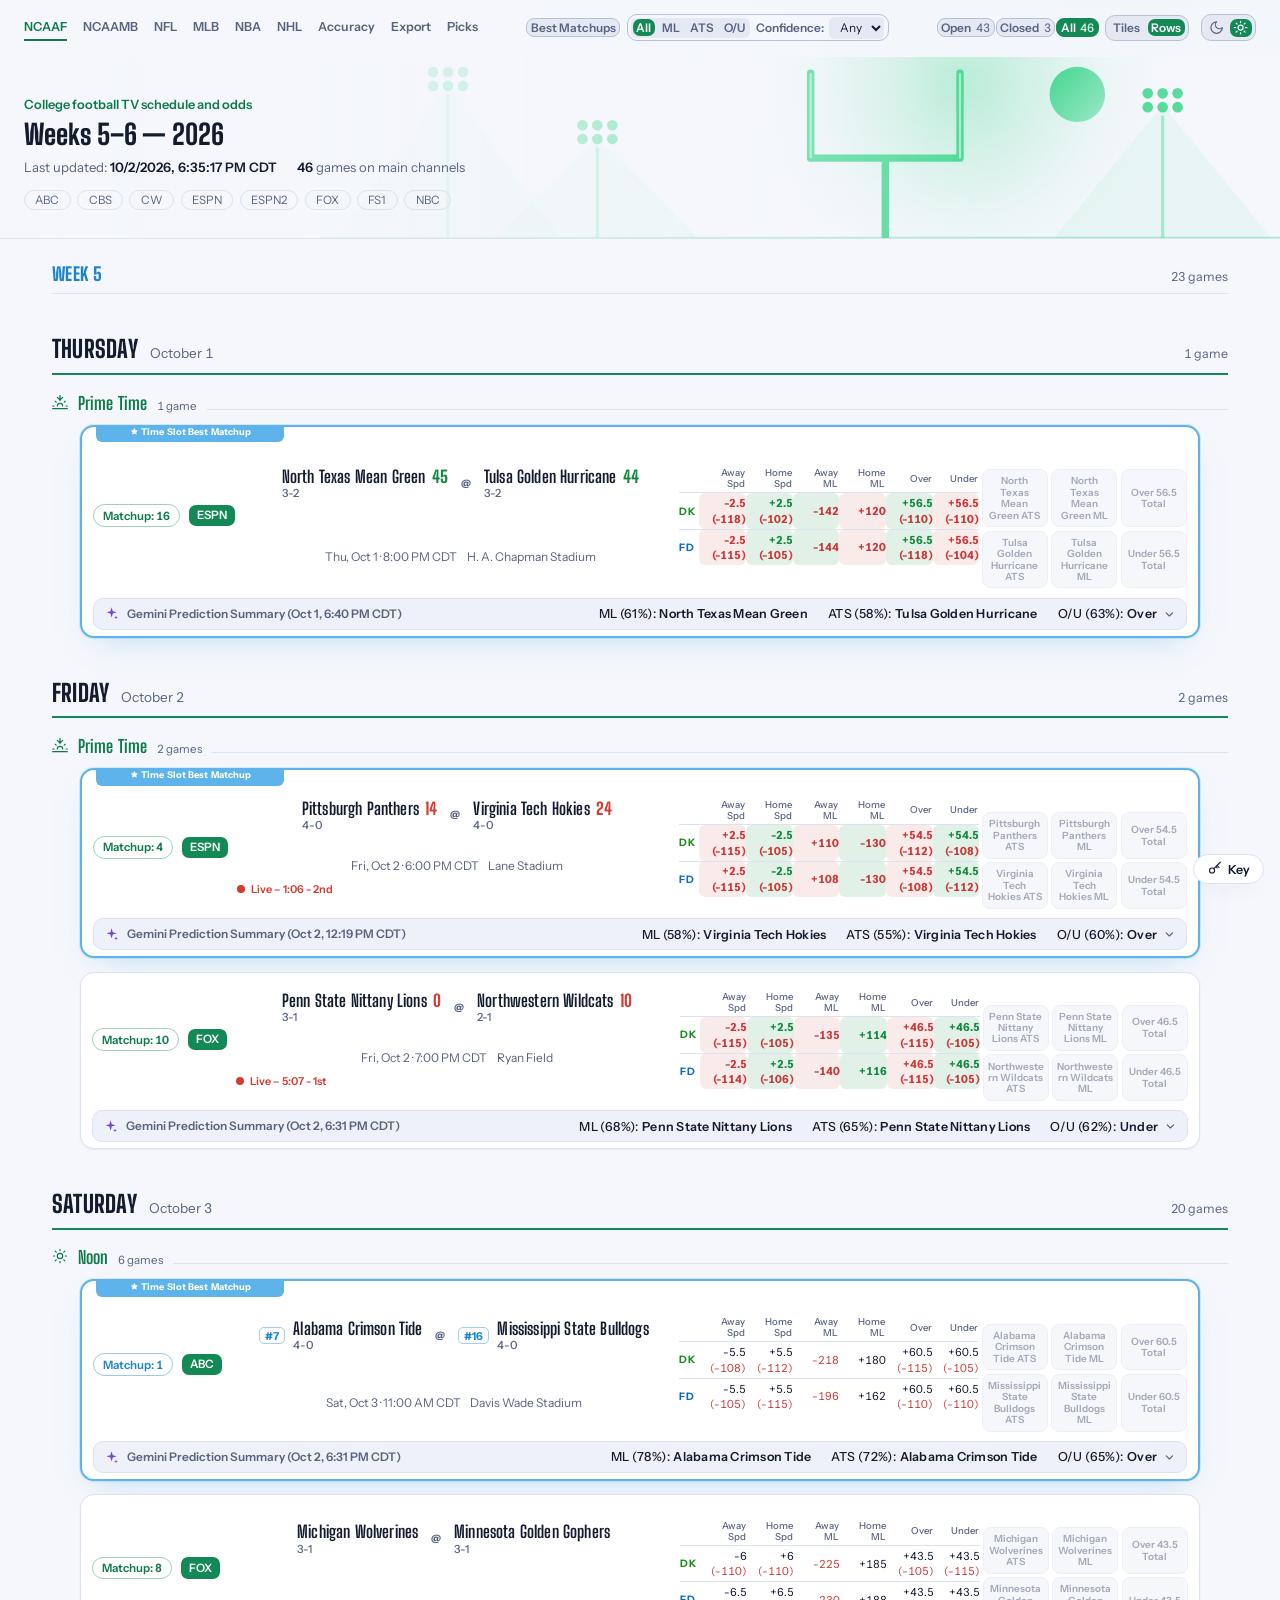
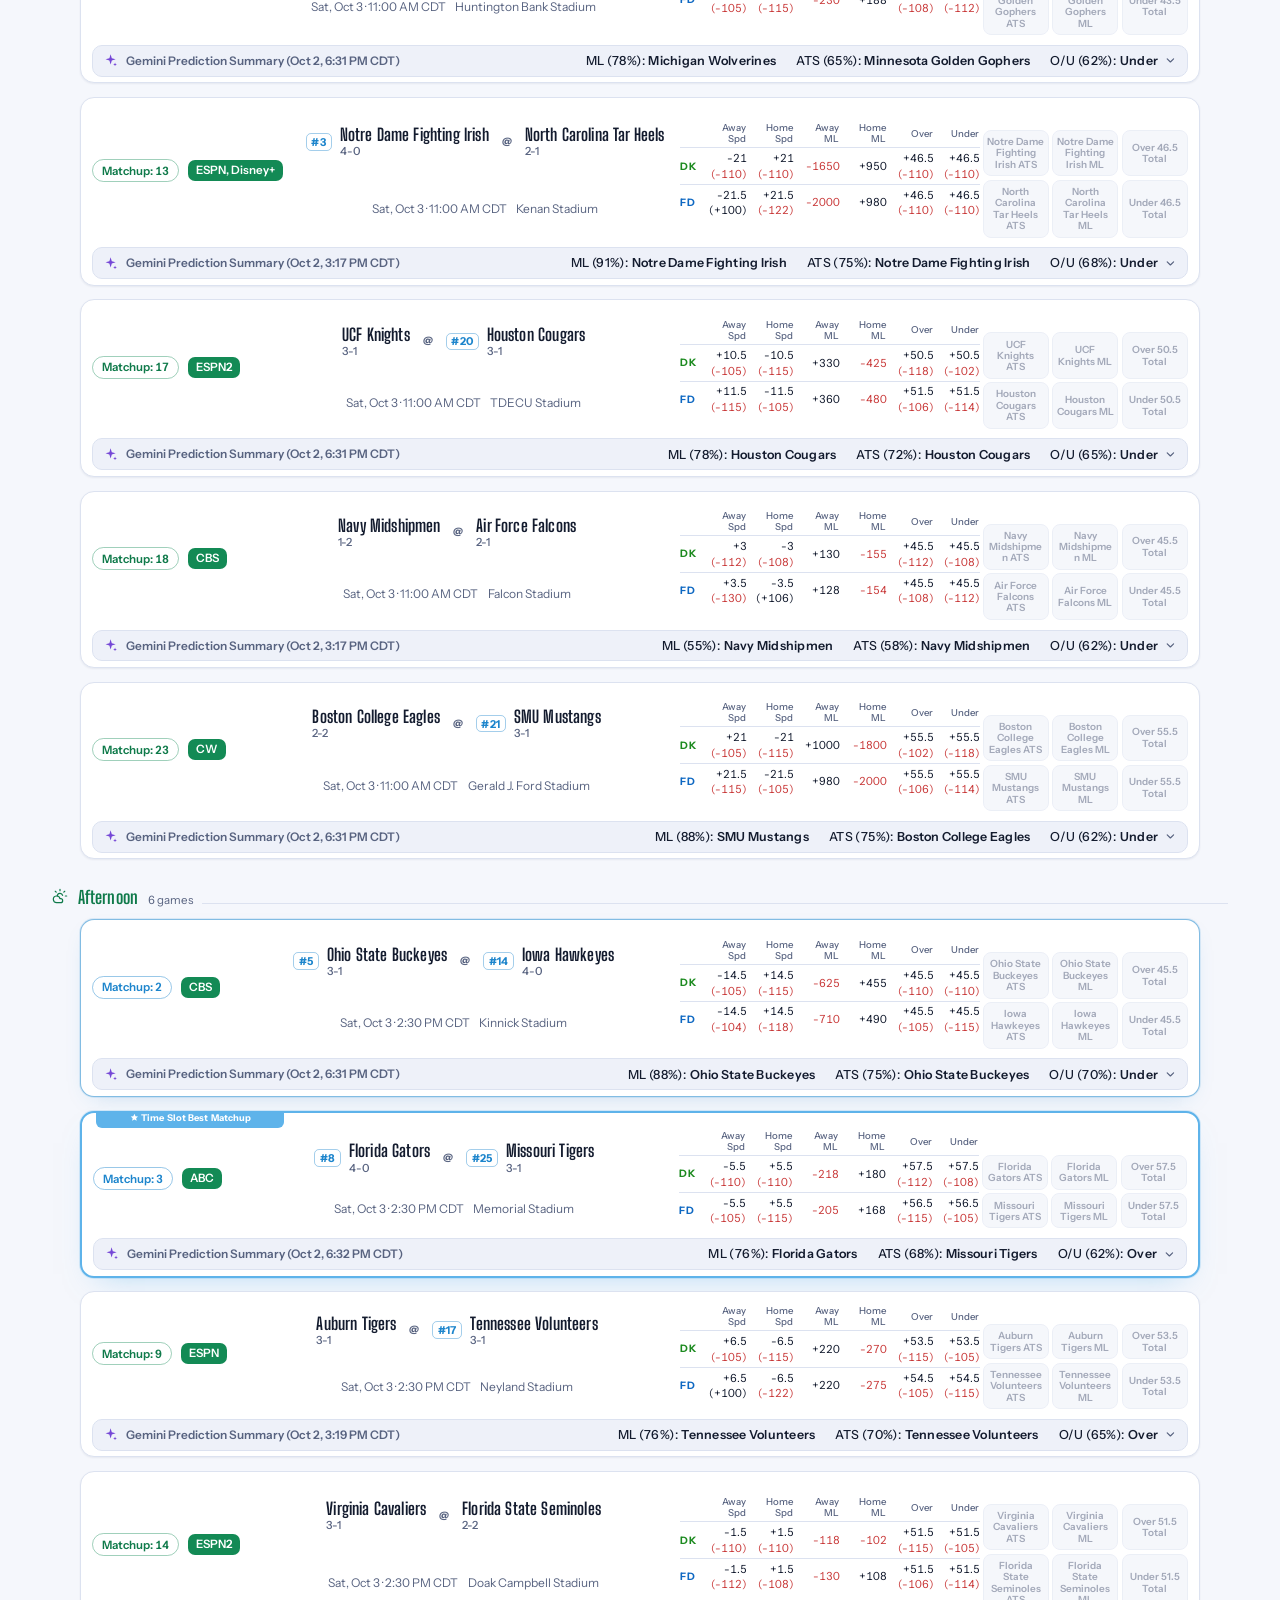
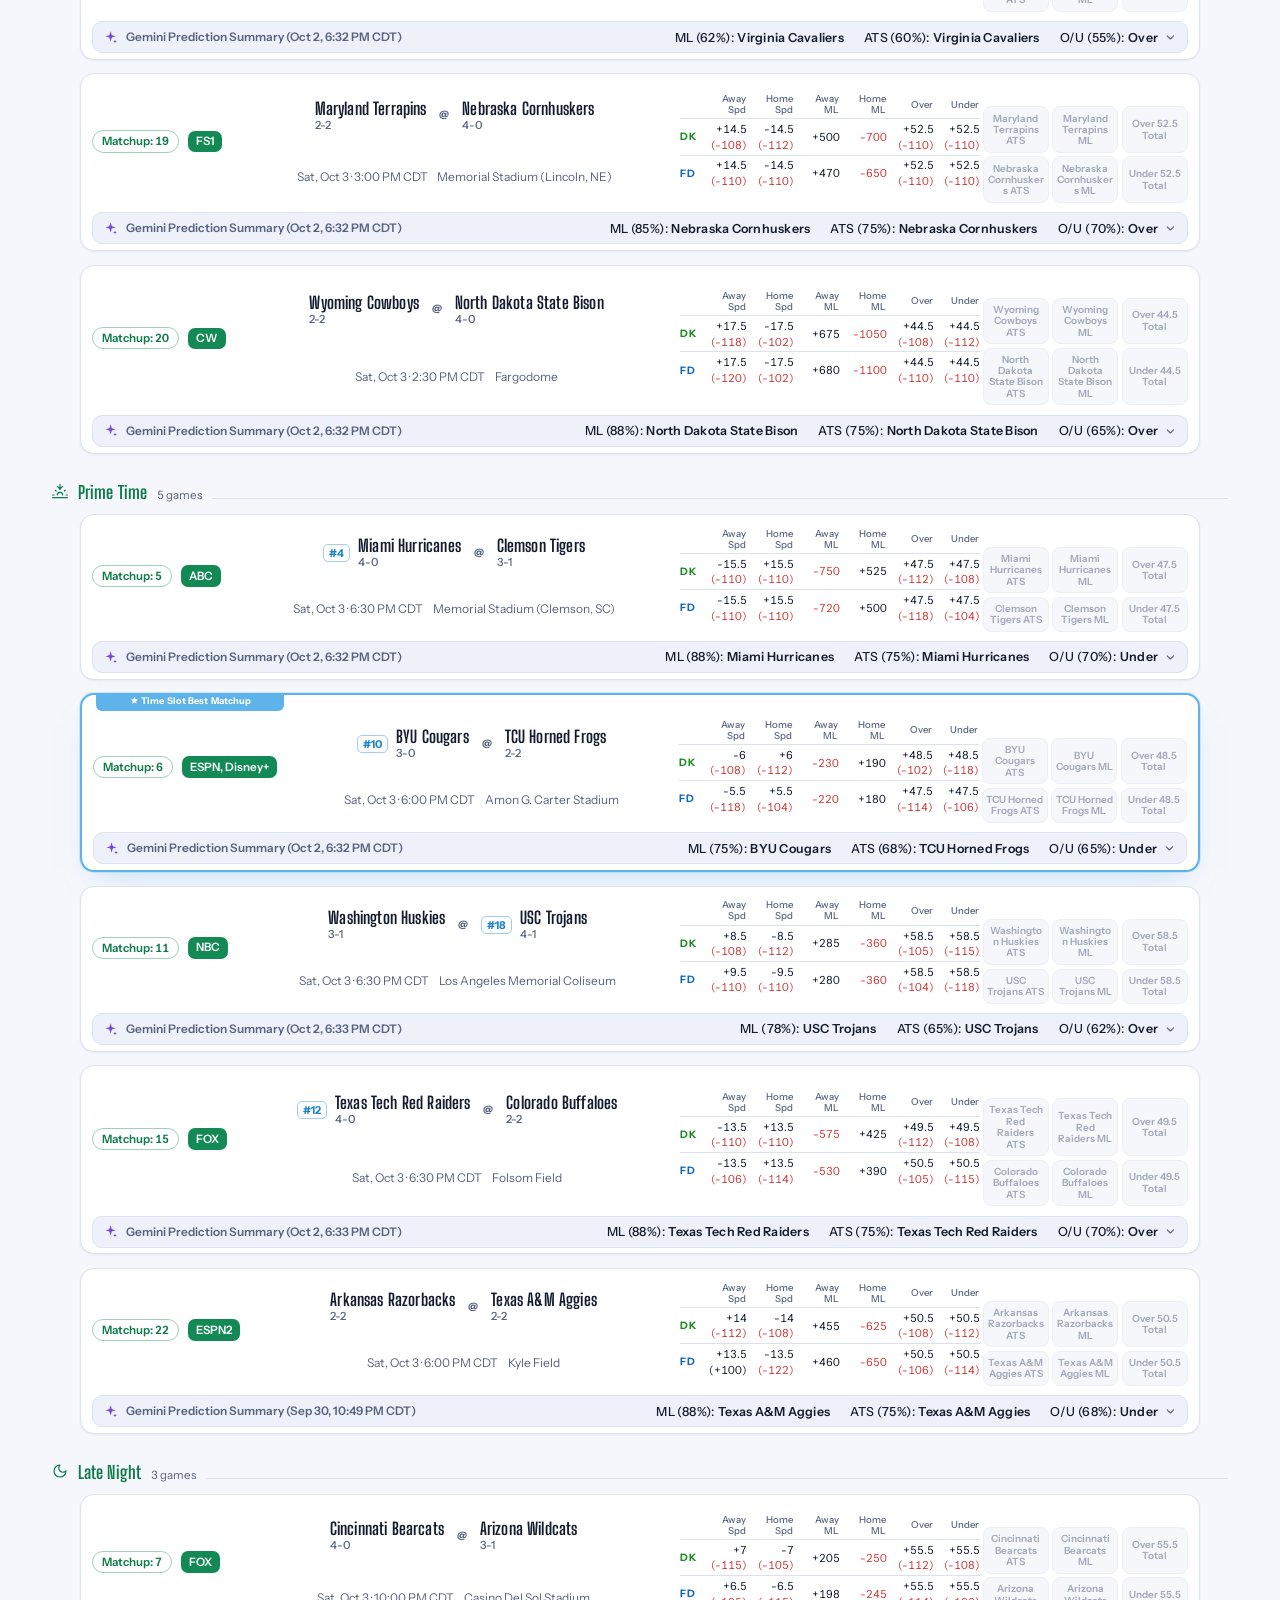
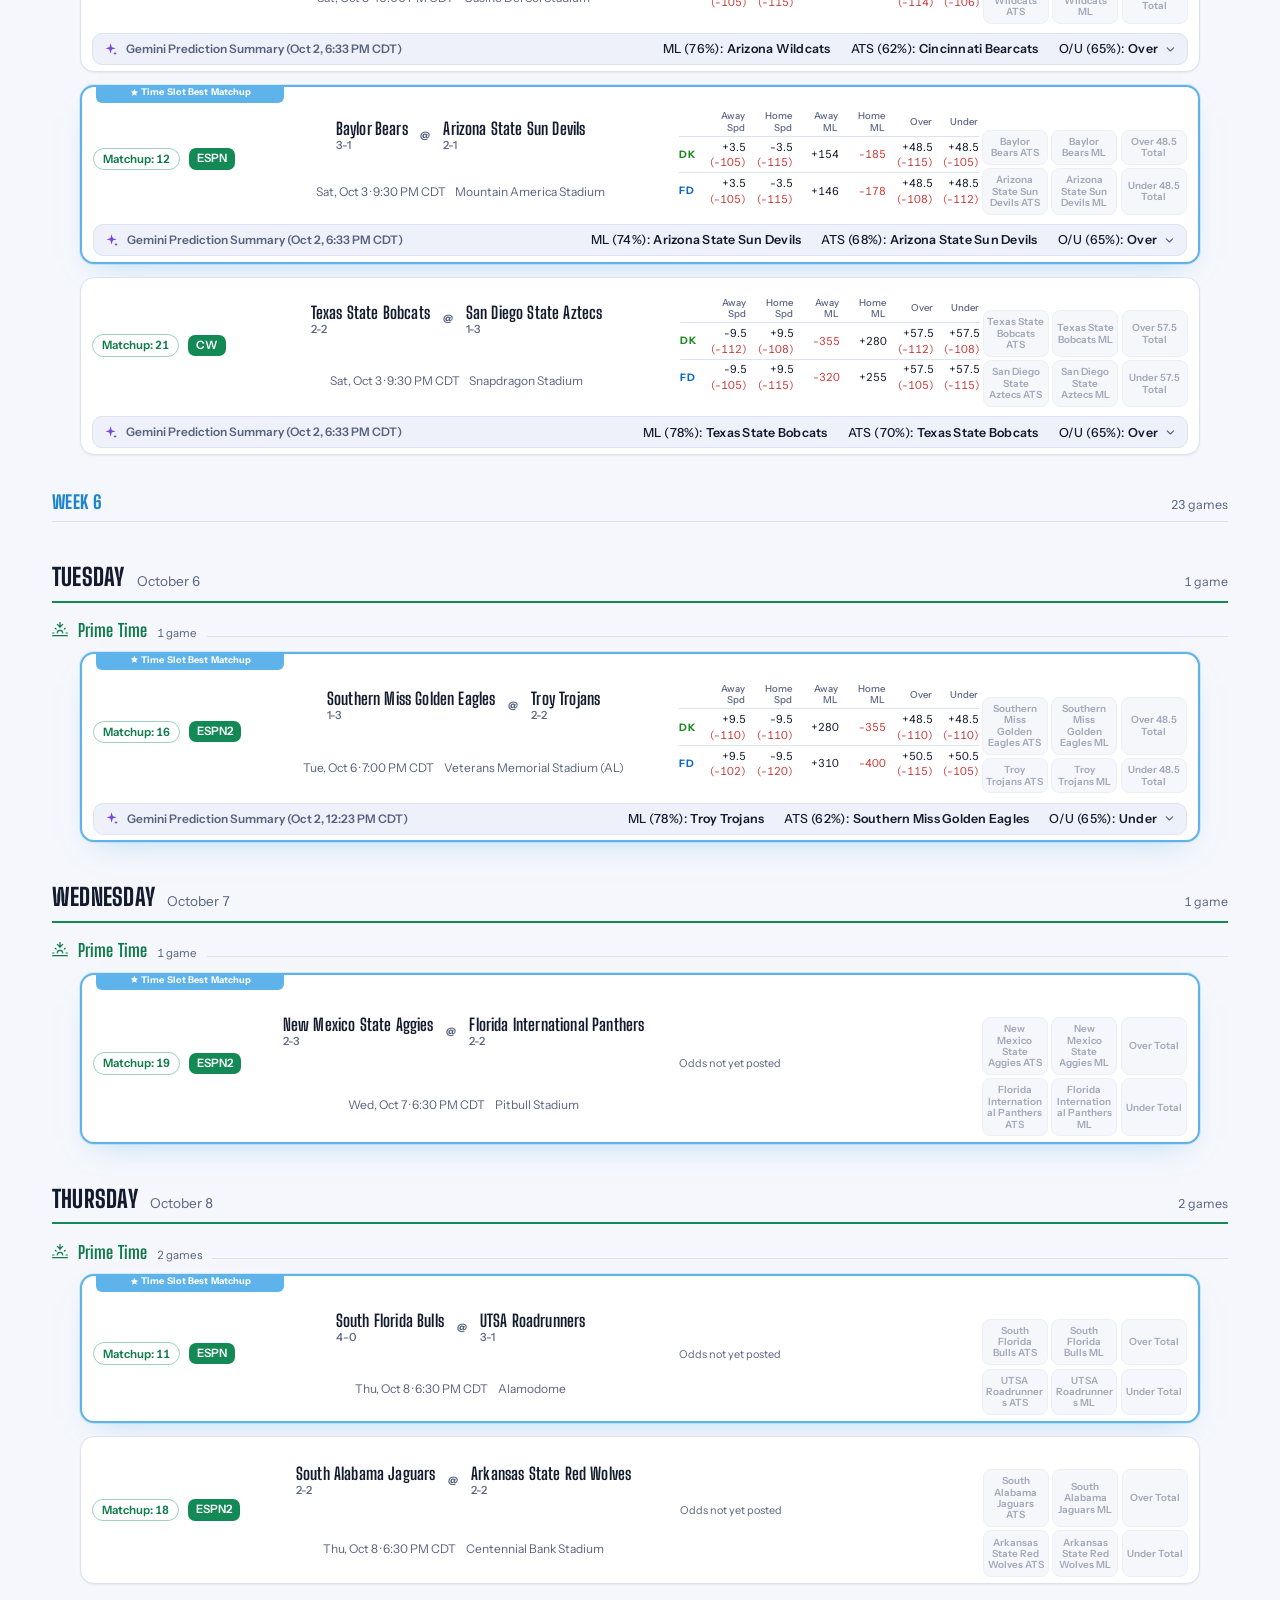
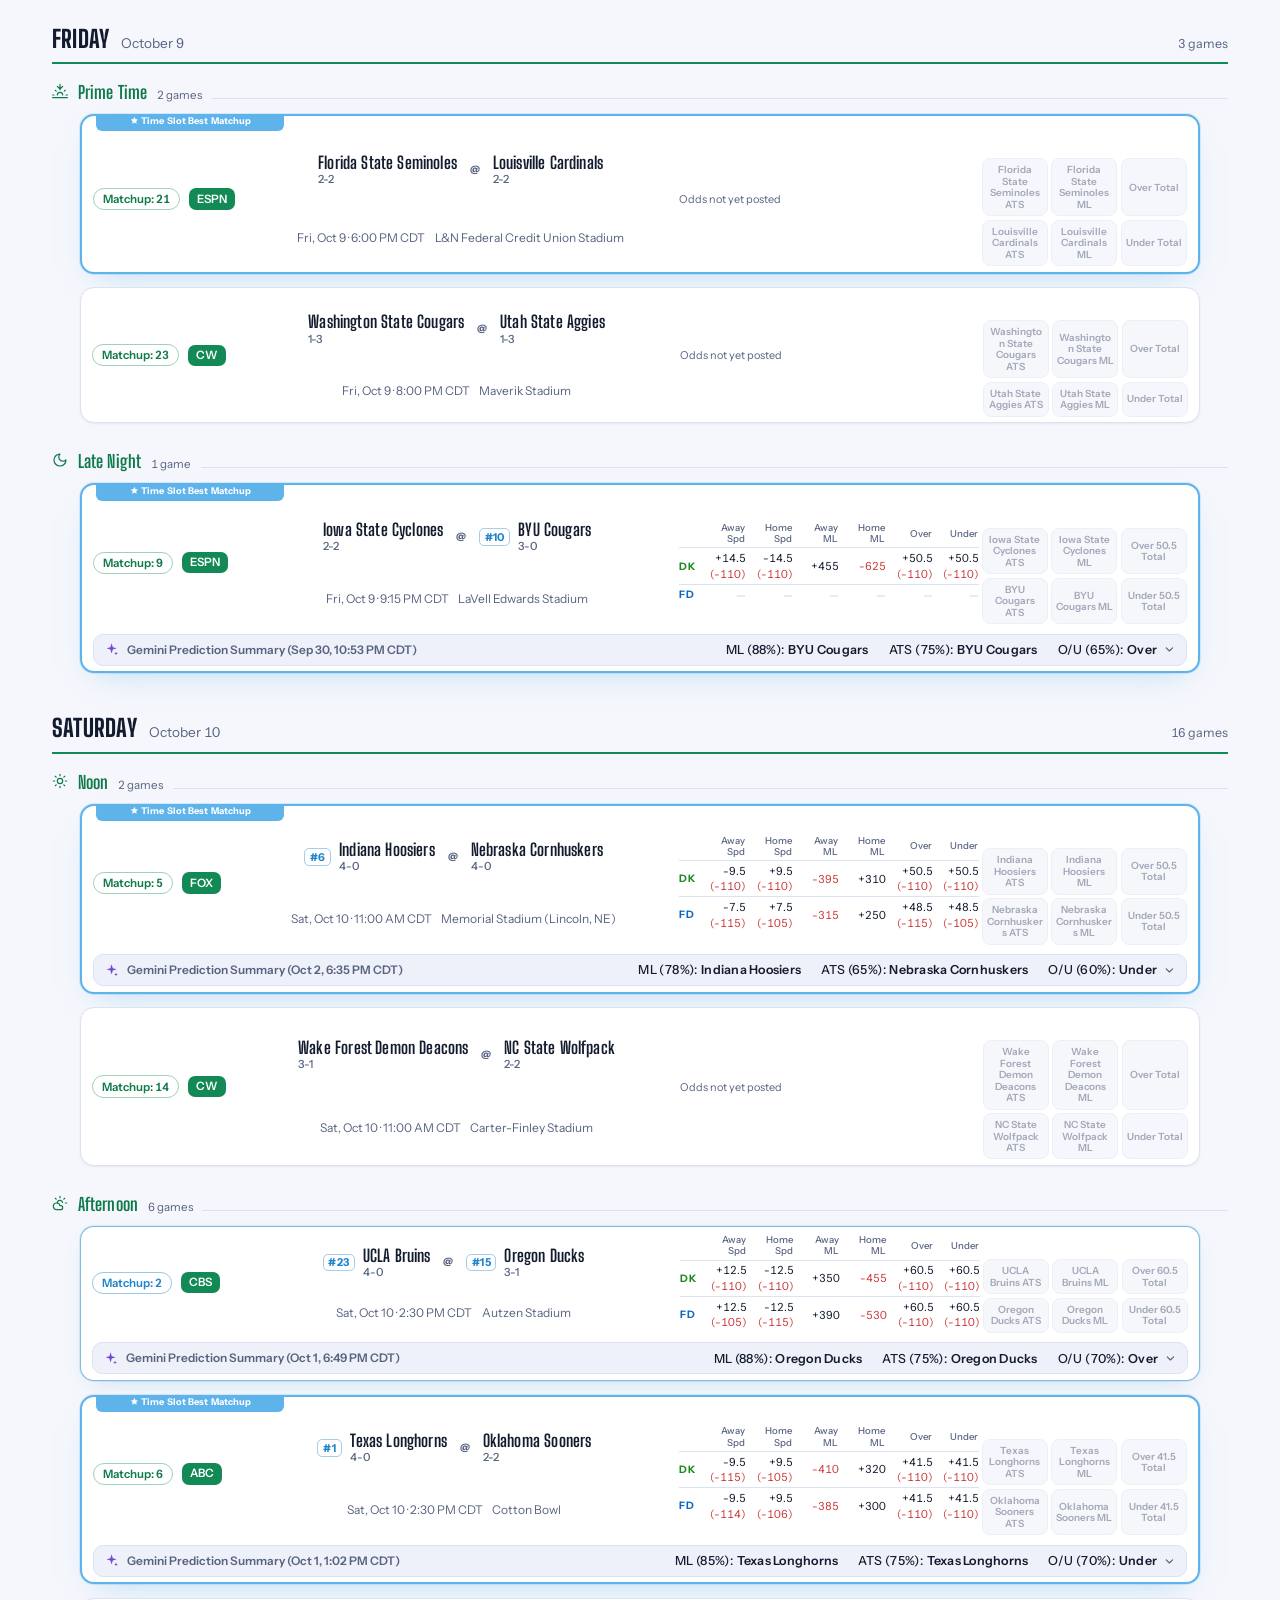
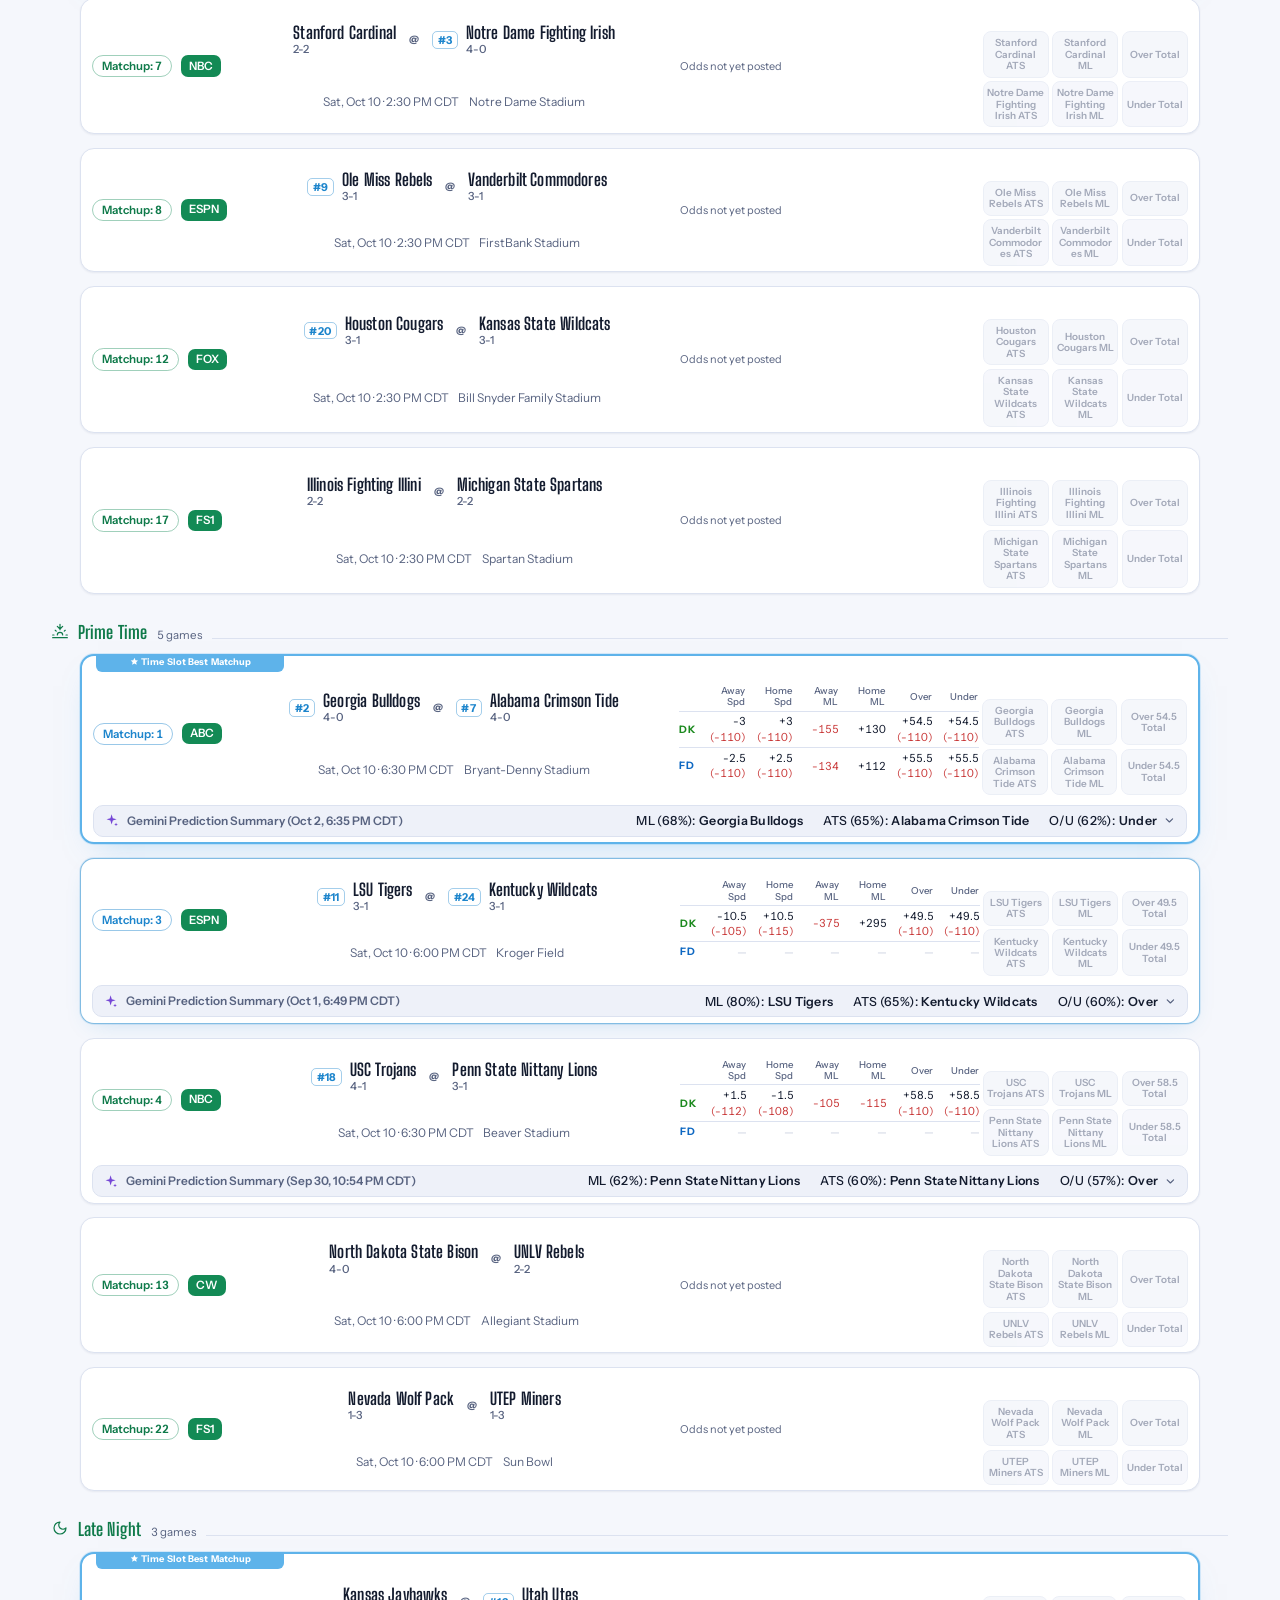
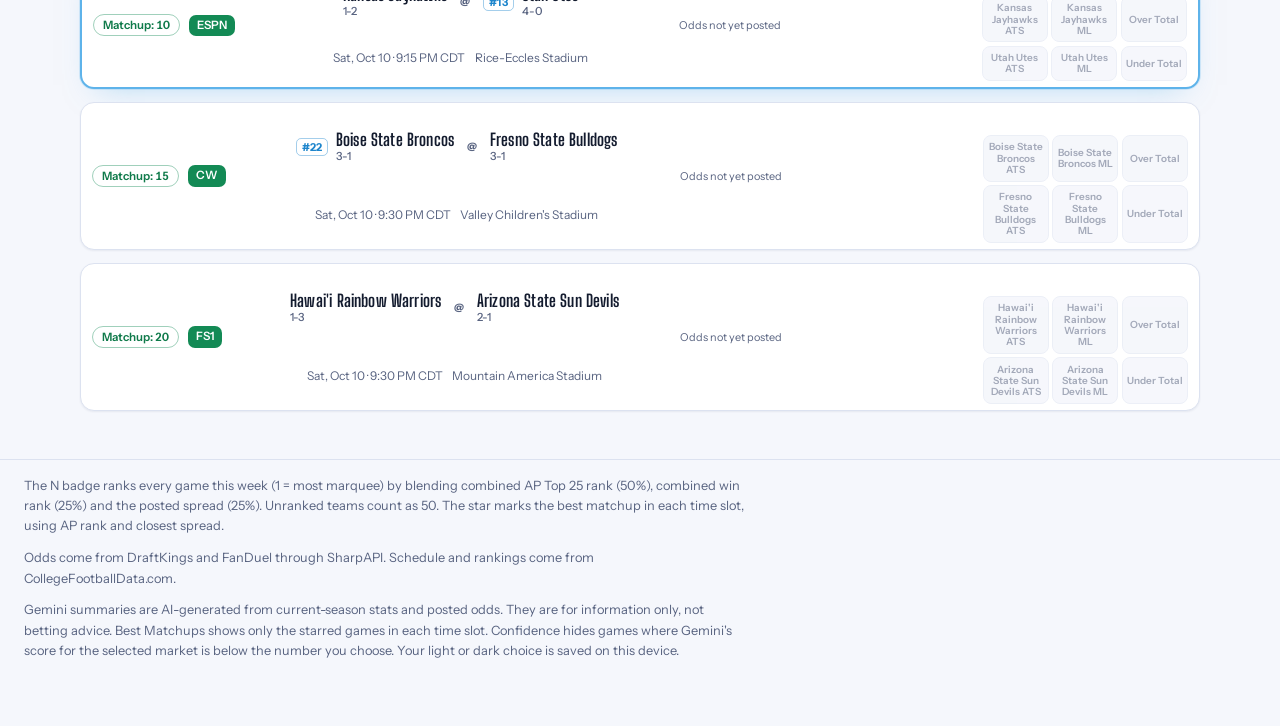
==== commit ac375337: "Add files via upload" ====
--- a/index.html
+++ b/index.html
@@ -860,17 +860,40 @@
   return rank ? `<span class="rank">#${rank}</span> ` : '';
 }
 
-function teamNameBlock(name, record, scoreBadge, pitcher, logo) {
+const MULTI_WORD_MASCOTS = new Set(['Red Wings','Blue Jackets','Maple Leafs','Golden Knights','Trail Blazers','Blue Jays','Red Sox','White Sox','Crimson Tide','Fighting Irish','Golden Gophers','Scarlet Knights','Blue Devils','Tar Heels','Demon Deacons','Yellow Jackets','Horned Frogs','Red Raiders','Sun Devils','Nittany Lions','Golden Eagles','Green Wave','Blue Hens','Mean Green','Black Knights','Golden Flashes','Thundering Herd','Rainbow Warriors','Fighting Illini','Red Wolves','Blue Raiders','Golden Hurricane','Wolf Pack','Fighting Hawks','Mountain Hawks','Golden Bears','Red Storm','Blue Jays','Fighting Camels','Delta Devils','Ragin Cajuns','Runnin Rebels','Golden Panthers','Big Green','Crimson Hawks','Seminoles']);
+
+// "Green Bay Packers" -> ['Green Bay', 'Packers'] so tiles can show the
+// city / school on one row and the nickname on the next. Uses ESPN's
+// `location` field when the data has it; otherwise falls back to treating
+// the last word (or a known two-word nickname) as the nickname.
+function splitTeamName(name, location) {
+  if (!name) return ['', ''];
+  if (location && name.length > location.length + 1 && name.startsWith(location + ' ')) {
+    return [location, name.slice(location.length + 1)];
+  }
+  const words = name.split(' ');
+  if (words.length < 2) return [name, ''];
+  if (words.length > 2 && MULTI_WORD_MASCOTS.has(words.slice(-2).join(' '))) {
+    return [words.slice(0, -2).join(' '), words.slice(-2).join(' ')];
+  }
+  return [words.slice(0, -1).join(' '), words[words.length - 1]];
+}
+
+function teamNameBlock(name, record, scoreBadge, pitcher, logo, location) {
   const recordHtml = record ? `<span class="team-record">${record}</span>` : '';
+  const [nameTop, nameBottom] = splitTeamName(name, location);
+  const nameHtml = nameBottom ? `<span class="tn-loc">${nameTop}</span> <span class="tn-mascot">${nameBottom}</span>` : nameTop;
   const logoHtml = logo ? `<img class="team-logo" src="${logo}" alt="" loading="lazy" decoding="async" onerror="this.remove()">` : '';
-  return `${logoHtml}<span class="team-name-wrap"><span class="team-name-line"><span class="team-name">${name}</span>${scoreBadge || ''}</span>${recordHtml}</span>`;
+  return `${logoHtml}<span class="team-name-wrap"><span class="team-name-line"><span class="team-name">${nameHtml}</span>${scoreBadge || ''}</span>${recordHtml}</span>`;
 }
 
 function kickoffTime(iso, tbd) {
   if (tbd) return 'Time TBD';
   try {
     const d = new Date(iso);
-    return d.toLocaleTimeString('en-US', { hour: 'numeric', minute: '2-digit', timeZoneName: 'short' });
+    const day = d.toLocaleDateString('en-US', { timeZone: DISPLAY_TZ, weekday: 'short', month: 'short', day: 'numeric' });
+    const time = d.toLocaleTimeString('en-US', { timeZone: DISPLAY_TZ, hour: 'numeric', minute: '2-digit', timeZoneName: 'short' });
+    return `${day} &middot; ${time}`;
   } catch (e) { return ''; }
 }
 
@@ -921,13 +944,13 @@
       <span class="channel-pill">${formatChannelForPill(g.channel)}</span>
     </div>
     <div class="matchup">
-      <span class="team">${rankBadge(g.away_rank)}${teamNameBlock(g.away_team, g.away_record, teamScoreBadge(gScore?.away_score, gScore?.status), undefined, g.away_logo)}</span>
+      <span class="team">${rankBadge(g.away_rank)}${teamNameBlock(g.away_team, g.away_record, teamScoreBadge(gScore?.away_score, gScore?.status), undefined, g.away_logo, g.away_location)}</span>
       <span class="at">@</span>
-      <span class="team">${rankBadge(g.home_rank)}${teamNameBlock(g.home_team, g.home_record, teamScoreBadge(gScore?.home_score, gScore?.status), undefined, g.home_logo)}</span>
+      <span class="team">${rankBadge(g.home_rank)}${teamNameBlock(g.home_team, g.home_record, teamScoreBadge(gScore?.home_score, gScore?.status), undefined, g.home_logo, g.home_location)}</span>
     </div>
     <div class="subline">
       <span>${kickoffTime(g.start_time, g.start_time_tbd)}</span>
-      <span>${g.venue || ''}</span>
+      <span>${g.venue || ''}${g.venue && g.venue_location ? ' (' + g.venue_location + ')' : ''}</span>
       ${renderLiveStatusLine(gScore)}
     </div>
     ${oddsBlock}
@@ -1008,7 +1031,7 @@
     document.getElementById('pageTitle').textContent = weekNums.length
       ? (weekNums.length > 1 ? `Weeks ${weekNums[0]}\u2013${weekNums[weekNums.length - 1]} \u2014 ${data.season}` : `Week ${weekNums[0]} \u2014 ${data.season}`)
       : `${data.season}`;
-    document.getElementById('generatedAt').textContent = new Date(data.generated_at).toLocaleString();
+    document.getElementById('generatedAt').textContent = new Date(data.generated_at).toLocaleString('en-US', { timeZone: DISPLAY_TZ, timeZoneName: 'short' });
     document.getElementById('channelList').innerHTML =
       data.main_channels.map(c => `<span class="chan-pill">${c}</span>`).join('');
 
@@ -1049,5 +1072,6 @@
 init();
 </script>
 <script src="site-key.js"></script>
+<script src="assets/nav-fit.js"></script>
 </body>
 </html>
--- a/assets/theme.css
+++ b/assets/theme.css
@@ -0,0 +1,434 @@
+/* ==========================================================================
+   Sports Dashboard -- shared look
+   Loaded AFTER each page's inline <style>, so it only re-skins things
+   (fonts, colors, radii, shadows, hero art). Grid/flex structure, paddings
+   and column widths stay exactly as each page defines them.
+   Fonts are self-hosted in assets/fonts (no Google Fonts request).
+   ========================================================================== */
+
+@font-face{
+  font-family:'Big Shoulders Display'; font-style:normal; font-weight:100 900; font-display:swap;
+  src:url(fonts/big-shoulders-display-latin-wght-normal.woff2) format('woff2');
+  unicode-range:U+0000-00FF,U+0131,U+0152-0153,U+02BB-02BC,U+02C6,U+02DA,U+02DC,U+0304,U+0308,U+0329,U+2000-206F,U+20AC,U+2122,U+2191,U+2193,U+2212,U+2215,U+FEFF,U+FFFD;
+}
+@font-face{
+  font-family:'Big Shoulders Display'; font-style:normal; font-weight:100 900; font-display:swap;
+  src:url(fonts/big-shoulders-display-latin-ext-wght-normal.woff2) format('woff2');
+  unicode-range:U+0100-02BA,U+02BD-02C5,U+02C7-02CC,U+02CE-02D7,U+02DD-02FF,U+0304,U+0308,U+0329,U+1D00-1DBF,U+1E00-1E9F,U+1EF2-1EFF,U+2020,U+20A0-20AB,U+20AD-20C0,U+2113,U+2C60-2C7F,U+A720-A7FF;
+}
+@font-face{
+  font-family:'Instrument Sans'; font-style:normal; font-weight:400 700; font-display:swap;
+  src:url(fonts/instrument-sans-latin-wght-normal.woff2) format('woff2');
+  unicode-range:U+0000-00FF,U+0131,U+0152-0153,U+02BB-02BC,U+02C6,U+02DA,U+02DC,U+0304,U+0308,U+0329,U+2000-206F,U+20AC,U+2122,U+2191,U+2193,U+2212,U+2215,U+FEFF,U+FFFD;
+}
+@font-face{
+  font-family:'Instrument Sans'; font-style:normal; font-weight:400 700; font-display:swap;
+  src:url(fonts/instrument-sans-latin-ext-wght-normal.woff2) format('woff2');
+  unicode-range:U+0100-02BA,U+02BD-02C5,U+02C7-02CC,U+02CE-02D7,U+02DD-02FF,U+0304,U+0308,U+0329,U+1D00-1DBF,U+1E00-1E9F,U+1EF2-1EFF,U+2020,U+20A0-20AB,U+20AD-20C0,U+2113,U+2C60-2C7F,U+A720-A7FF;
+}
+
+/* ---------- Tokens: dark (default) ---------- */
+:root{
+  --font-display:'Big Shoulders Display','Bahnschrift Condensed','Arial Narrow',sans-serif;
+  --font-body:'Instrument Sans',system-ui,-apple-system,'Segoe UI',Roboto,sans-serif;
+
+  --bg:#0d1322;
+  --bg-panel:#141b2e;
+  --bg-panel2:#1b2440;
+  --bg-panel3:#1c1836;
+  --line:#263150;
+  --chalk:#eaeef8;
+  --dim:#93a0bf;
+  --gold:#f4b942;            --gold-rgb:244,185,66;
+  --pick-yellow:#ffc93c;     --pick-yellow-rgb:255,201,60;
+  --dk-green:#4fd64a;
+  --fd-blue:#3aa0ff;
+  --loss-red:#ff6b6b;
+  --pill-bg:#0a0f1c;
+  --card-hover-border:#3a486c;
+  --empty-cell:#40507a;
+  --strong-text:#ffffff;
+  --bg-top-glow:#16203a;
+  --grid-line-color:transparent;
+  --nav-shadow:rgba(2,6,20,0.6);
+  --purple:#b59cff;          --purple-rgb:181,156,255;
+  --purple-deep:#8f6bff;     --purple-deep-rgb:143,107,255;
+  --purple-soft:#cdbdff;
+  --toggle-bg:#192138;
+  --toggle-border:#2b3758;
+  --toggle-text:#93a0bf;
+  --on-solid:#0a0f1c;
+
+  --turf:#5a8dff; --turf-bright:#8db1ff; --turf-rgb:90,141,255;
+  --card-shadow:inset 0 1px 0 rgba(255,255,255,0.04);
+  --win-green:#4be08a;
+  --live-red:#ff6a61;
+}
+
+/* ---------- Tokens: light ---------- */
+body.light-theme{
+  --bg:#f5f7fc;
+  --bg-panel:#ffffff;
+  --bg-panel2:#eef1f9;
+  --bg-panel3:#f4f0ff;
+  --line:#dce2f0;
+  --chalk:#131b2e;
+  --dim:#586380;
+  --gold:#1d85cc;            --gold-rgb:29,133,204;
+  --pick-yellow:#5eb3ea;     --pick-yellow-rgb:94,179,234;
+  --dk-green:#1c8a1f;
+  --fd-blue:#0e68c2;
+  --loss-red:#c93a3a;
+  --pill-bg:#eaeef7;
+  --card-hover-border:#b4bfd8;
+  --empty-cell:#c4cbdc;
+  --strong-text:#131b2e;
+  --bg-top-glow:#eaf0fb;
+  --nav-shadow:rgba(30,45,90,0.14);
+  --purple:#7547d6;          --purple-rgb:117,71,214;
+  --purple-deep:#6a3fd0;     --purple-deep-rgb:106,63,208;
+  --purple-soft:#6a3fd0;
+  --toggle-bg:#e4e9f4;
+  --toggle-border:#b7c0d6;
+  --toggle-text:#586380;
+  --on-solid:#ffffff;
+  --card-shadow:0 1px 2px rgba(30,45,90,0.07);
+  --win-green:#16883f;
+  --live-red:#d63b32;
+}
+
+/* ---------- Per-sport accents ---------- */
+body[data-sport="nfl"]    {--turf:#5a8dff; --turf-bright:#8db1ff; --turf-rgb:90,141,255;}
+body[data-sport="ncaaf"]  {--turf:#3dd68c; --turf-bright:#6be6aa; --turf-rgb:61,214,140;}
+body[data-sport="mlb"]    {--turf:#ff8a4c; --turf-bright:#ffa877; --turf-rgb:255,138,76;}
+body[data-sport="nba"]    {--turf:#ff5fa2; --turf-bright:#ff8fbd; --turf-rgb:255,95,162;}
+body[data-sport="nhl"]    {--turf:#35d0e6; --turf-bright:#7be3f2; --turf-rgb:53,208,230;}
+body[data-sport="ncaamb"] {--turf:#b9e34b; --turf-bright:#d3f26f; --turf-rgb:185,227,75;}
+body[data-sport="picks"]  {--turf:#f4b942; --turf-bright:#f7cb6b; --turf-rgb:244,185,66;}
+body[data-sport="accuracy"]{--turf:#a58bff; --turf-bright:#c0aeff; --turf-rgb:165,139,255;}
+body[data-sport="export"] {--turf:#6fd3c4; --turf-bright:#9ae6da; --turf-rgb:111,211,196;}
+
+body.light-theme[data-sport="nfl"]    {--turf:#2b5fe0; --turf-bright:#2753cf; --turf-rgb:43,95,224;}
+body.light-theme[data-sport="ncaaf"]  {--turf:#138a55; --turf-bright:#0f7a4a; --turf-rgb:19,138,85;}
+body.light-theme[data-sport="mlb"]    {--turf:#d4561a; --turf-bright:#bf4a12; --turf-rgb:212,86,26;}
+body.light-theme[data-sport="nba"]    {--turf:#d1317a; --turf-bright:#bb2a6c; --turf-rgb:209,49,122;}
+body.light-theme[data-sport="nhl"]    {--turf:#0f8ba0; --turf-bright:#0b7a8d; --turf-rgb:15,139,160;}
+body.light-theme[data-sport="ncaamb"] {--turf:#6e8f0a; --turf-bright:#5f7d08; --turf-rgb:110,143,10;}
+body.light-theme[data-sport="picks"]  {--turf:#b27a0c; --turf-bright:#9c6a08; --turf-rgb:178,122,12;}
+body.light-theme[data-sport="accuracy"]{--turf:#6a3fd0; --turf-bright:#5b32bd; --turf-rgb:106,63,208;}
+body.light-theme[data-sport="export"] {--turf:#16806f; --turf-bright:#106b5c; --turf-rgb:22,128,111;}
+
+/* Picks page colors each section by sport */
+.cfb-theme   {--turf:#3dd68c; --turf-bright:#6be6aa; --turf-rgb:61,214,140;}
+.nfl-theme   {--turf:#5a8dff; --turf-bright:#8db1ff; --turf-rgb:90,141,255;}
+.mlb-theme   {--turf:#ff8a4c; --turf-bright:#ffa877; --turf-rgb:255,138,76;}
+.nba-theme   {--turf:#ff5fa2; --turf-bright:#ff8fbd; --turf-rgb:255,95,162;}
+.ncaamb-theme{--turf:#b9e34b; --turf-bright:#d3f26f; --turf-rgb:185,227,75;}
+.nhl-theme   {--turf:#35d0e6; --turf-bright:#7be3f2; --turf-rgb:53,208,230;}
+body.light-theme .cfb-theme   {--turf:#138a55; --turf-bright:#0f7a4a; --turf-rgb:19,138,85;}
+body.light-theme .nfl-theme   {--turf:#2b5fe0; --turf-bright:#2753cf; --turf-rgb:43,95,224;}
+body.light-theme .mlb-theme   {--turf:#d4561a; --turf-bright:#bf4a12; --turf-rgb:212,86,26;}
+body.light-theme .nba-theme   {--turf:#d1317a; --turf-bright:#bb2a6c; --turf-rgb:209,49,122;}
+body.light-theme .ncaamb-theme{--turf:#6e8f0a; --turf-bright:#5f7d08; --turf-rgb:110,143,10;}
+body.light-theme .nhl-theme   {--turf:#0f8ba0; --turf-bright:#0b7a8d; --turf-rgb:15,139,160;}
+
+/* ---------- Page ---------- */
+body{
+  font-family:var(--font-body);
+  -webkit-font-smoothing:antialiased;
+  background:
+    radial-gradient(1000px 380px at 88% -60px, rgba(var(--turf-rgb,120,140,200),0.16), transparent 70%),
+    var(--bg);
+}
+body.light-theme{
+  background:
+    radial-gradient(1000px 380px at 88% -60px, rgba(var(--turf-rgb,120,140,200),0.10), transparent 70%),
+    var(--bg);
+}
+
+/* Odds, scores and counts: figures line up in columns */
+table.odds, .odds td, .pill-count, .score-badge, .team-score, .payout-summary,
+.gemini-conf, .gemini-panel-row, .week-count, .slot-count, .count, .date{
+  font-variant-numeric:tabular-nums;
+}
+
+/* ---------- Nav ---------- */
+.nav-bar{
+  background:color-mix(in srgb, var(--bg) 86%, transparent);
+  -webkit-backdrop-filter:blur(14px); backdrop-filter:blur(14px);
+}
+.site-nav a,
+.status-pill, .view-toggle .view-btn, .filter-pill, .conf-type-btn,
+.filter-conf label, .theme-toggle .theme-btn{
+  font-family:var(--font-body); font-weight:600;
+  text-transform:none; letter-spacing:0;
+}
+.site-nav a{font-size:0.78rem;}
+.status-pill, .view-toggle .view-btn, .filter-pill, .conf-type-btn, .filter-conf label{font-size:0.74rem;}
+.pill-count{font-family:var(--font-body); font-weight:500;}
+.filter-conf select{font-family:var(--font-body); font-size:0.74rem;}
+.hamburger-btn{border-radius:8px;}
+.status-pill, .filter-pill{border-radius:8px;}
+.view-toggle, .theme-toggle, .filter-conf-group{border-radius:10px;}
+.view-toggle .view-btn, .conf-type-btn{border-radius:7px;}
+.theme-toggle .theme-btn{border-radius:7px; color:var(--toggle-text);}
+.theme-toggle .theme-btn[data-theme="dark"], .theme-toggle .theme-btn[data-theme="light"]{color:var(--toggle-text);}
+.theme-toggle .theme-btn.active{background:var(--turf,var(--gold)); color:var(--on-solid);}
+.theme-toggle .theme-btn svg, .hamburger-btn svg{width:0.95rem; height:0.95rem; display:block; fill:none; stroke:currentColor; stroke-width:1.9; stroke-linecap:round; stroke-linejoin:round;}
+.hamburger-btn svg{width:1.1rem; height:1.1rem;}
+.status-pill.active, .filter-pill.active, .view-toggle .view-btn.active, .conf-type-btn.active{color:var(--on-solid);}
+
+/* ---------- Hero ---------- */
+.hero{border-bottom:1px solid var(--line); background:var(--bg);}
+.hero::before{
+  background:
+    linear-gradient(90deg, var(--bg) 0%, color-mix(in srgb, var(--bg) 78%, transparent) 36%, transparent 78%),
+    var(--hero-art, none) right center / cover no-repeat;
+}
+.hero--nfl{--hero-art:url(img/hero-nfl.svg);}
+.hero--ncaaf{--hero-art:url(img/hero-ncaaf.svg);}
+.hero--mlb{--hero-art:url(img/hero-mlb.svg);}
+.hero--nba{--hero-art:url(img/hero-nba.svg);}
+.hero--nhl{--hero-art:url(img/hero-nhl.svg);}
+.hero--ncaamb{--hero-art:url(img/hero-ncaamb.svg);}
+.hero--picks{--hero-art:url(img/hero-picks.svg);}
+.hero--accuracy{--hero-art:url(img/hero-accuracy.svg);}
+.hero--export{--hero-art:url(img/hero-export.svg);}
+.eyebrow{
+  font-family:var(--font-body); text-transform:none; letter-spacing:0;
+  font-size:0.8rem; font-weight:600; color:var(--turf-bright);
+}
+h1{font-family:var(--font-display); letter-spacing:0; font-weight:800;}
+@media (min-width:761px){ h1{font-size:clamp(1.2rem, 2.4vw, 1.75rem);} }
+.meta-row{font-size:0.82rem;}
+
+/* ---------- Section headings ---------- */
+.week-heading{border-bottom-style:solid;}
+.week-heading .week-name{letter-spacing:0.02em; font-weight:800;}
+.day-heading .weekday{letter-spacing:0.01em; font-weight:800;}
+.slot-heading .slot-name{
+  text-transform:none; letter-spacing:0.01em; font-weight:700; font-size:1.1rem;
+}
+.slot-heading .slot-icon{display:inline-flex; align-items:center; color:var(--turf-bright);}
+.slot-heading .slot-icon svg{width:1rem; height:1rem; fill:none; stroke:currentColor; stroke-width:1.8; stroke-linecap:round; stroke-linejoin:round;}
+.preseason-tag{font-family:var(--font-body);}
+
+/* ---------- Cards ---------- */
+.card{
+  border-radius:14px; background:var(--bg-panel); box-shadow:var(--card-shadow);
+}
+.card:hover{transform:none; border-color:var(--card-hover-border);}
+.card.close-game{box-shadow:var(--card-shadow), 0 0 0 1px rgba(var(--gold-rgb),0.12);}
+.card.slot-pick{box-shadow:0 0 0 1px rgba(var(--pick-yellow-rgb),0.22), 0 14px 30px -18px rgba(var(--pick-yellow-rgb),0.5);}
+.pick-banner{
+  font-family:var(--font-body); font-weight:700; font-size:0.72rem;
+  text-transform:none; letter-spacing:0.01em; border-radius:12px 12px 0 0;
+}
+.slot-regional-link .i-map{width:0.95em; height:0.95em; fill:none; stroke:currentColor; stroke-width:1.8; stroke-linecap:round; stroke-linejoin:round; vertical-align:-0.15em; margin-right:0.3em;}
+.pick-btn .i-star{margin-right:0.25em;}
+.i-star{width:0.95em; height:0.95em; fill:currentColor; vertical-align:-0.13em; margin-right:0.3em;}
+
+.score-badge{
+  font-family:var(--font-body); font-weight:600; font-size:0.72rem;
+  text-transform:none; letter-spacing:0;
+  color:var(--turf-bright); border-color:rgba(var(--turf-rgb),0.4);
+}
+.channel-pill{font-family:var(--font-body); font-weight:600; font-size:0.72rem; letter-spacing:0; border-radius:7px;}
+.matchup{font-family:var(--font-display); font-weight:700; letter-spacing:0.01em;}
+.team-name{font-size:1.05rem;}
+.team-record, .team-pitcher{font-family:var(--font-body); font-weight:500; letter-spacing:0;}
+.team-record{font-size:0.7rem;}
+.team-pitcher{font-size:0.74rem;}
+.at{font-family:var(--font-body);}
+.rank{font-family:var(--font-body); border-radius:5px;}
+.team-score{font-family:var(--font-display); font-weight:800;}
+.team-score.live{color:var(--live-red);}
+.team-score.final{color:var(--win-green);}
+.score-status-line{font-family:var(--font-body); color:var(--live-red); letter-spacing:0;}
+.live-dot{background:var(--live-red);}
+
+table.odds th{
+  font-family:var(--font-body); text-transform:none; letter-spacing:0;
+  font-size:0.68rem; font-weight:500;
+}
+.book{font-family:var(--font-body); font-weight:700; letter-spacing:0.02em;}
+.book.dk{color:var(--dk-green);} .book.fd{color:var(--fd-blue);}
+.odds td.hit{color:var(--win-green); background:rgba(75,224,138,0.16);}
+.odds td.miss{background:rgba(255,107,107,0.15);}
+body.light-theme .odds td.hit{background:rgba(22,136,63,0.12);}
+body.light-theme .odds td.miss{background:rgba(201,58,58,0.10);}
+.odds td.picked, .odds td.hit, .odds td.miss{border-radius:6px;}
+
+.pick-btn{font-family:var(--font-body); font-weight:600; border-radius:8px;}
+.payout-summary{font-family:var(--font-body);}
+
+.gemini-toggle{
+  font-family:var(--font-body); font-weight:600; font-size:0.74rem; border-radius:10px;
+}
+.gemini-toggle-icon{display:inline-flex; align-items:center; color:var(--purple);}
+.gemini-toggle-icon svg{width:0.95rem; height:0.95rem; fill:currentColor;}
+.gemini-caret{display:inline-flex; align-items:center;}
+.gemini-caret svg{width:0.8rem; height:0.8rem; fill:none; stroke:currentColor; stroke-width:2.2; stroke-linecap:round; stroke-linejoin:round;}
+.gemini-conf{font-family:var(--font-body);}
+.gemini-panel{border-radius:10px;}
+.gemini-pick-label, .gemini-pick-team{font-family:var(--font-body); font-size:0.78rem;}
+.gemini-analysis{font-family:var(--font-body);}
+
+/* ---------- Footer: short notes ---------- */
+footer{
+  font-family:var(--font-body); font-size:0.8rem; line-height:1.6; color:var(--dim);
+}
+footer p{margin:0 0 0.7rem; max-width:80ch;}
+footer p:last-child{margin-bottom:0;}
+footer a{color:var(--turf-bright);}
+
+/* ---------- Reduced motion ---------- */
+@media (prefers-reduced-motion: reduce){
+  .live-dot{animation:none;}
+  *{transition-duration:0.01ms !important;}
+}
+
+/* ---------- Team logos: as tall as the name + record block ---------- */
+.team{align-items:stretch;}
+.team-logo{
+  flex:none; align-self:stretch; height:auto; width:auto;
+  aspect-ratio:1 / 1; max-height:2.6rem; min-width:1.7rem;
+  object-fit:contain; display:block;
+}
+.team .team-name-wrap{justify-content:center;}
+.rank + .team-logo{margin-left:0;}
+@media (max-width:480px){
+  .team{gap:0.3rem;}
+  .team-name{font-size:clamp(0.74rem, 3.4vw, 0.98rem);}
+  .team-score{font-size:clamp(0.9rem, 4vw, 1.1rem);}
+}
+
+/* ---------- Rows button when the screen is too narrow for it ---------- */
+.view-toggle .view-btn:disabled{opacity:0.38; cursor:not-allowed; pointer-events:none;}
+
+/* ---------- Phone nav: always exactly two lines ----------
+   Line 1: menu, Open/Closed/All, Tiles/Rows, theme.
+   Line 2: Best Matchups + confidence filter.
+   Everything scales from one font size, ~9.6px at 300px wide, ~10.9px at
+   350px, and the current 12.2px from 400px up. */
+@media (max-width:760px){
+  .site-nav{
+    --nav-fs:clamp(9px, calc(9px + (100vw - 300px) * 0.031), 12.2px);
+    font-size:var(--nav-fs);
+    padding:0.7rem clamp(0.45rem, 2.4vw, 1rem); gap:0.35em; row-gap:0.5em;
+    flex-wrap:wrap; align-items:center;
+  }
+  .site-nav .hamburger-btn{padding:0.28em 0.5em; line-height:1;}
+  .site-nav .hamburger-btn svg{width:1.5em; height:1.5em;}
+  .site-nav .status-pills, .site-nav .view-toggle, .site-nav .theme-toggle{flex:0 0 auto; white-space:nowrap;}
+  .site-nav .status-pills{gap:0.15em;}
+  .site-nav .status-pill, .site-nav .view-toggle .view-btn, .site-nav .filter-pill,
+  .site-nav .conf-type-btn, .site-nav .filter-conf label{
+    font-size:1em; padding:0.2em 0.38em; white-space:nowrap;
+  }
+  .site-nav .status-pill{gap:0.3em;}
+  .site-nav .view-toggle{padding:0.15em; gap:0.15em; margin-left:0;}
+  .site-nav .theme-toggle{padding:0.15em; margin-left:0;}
+  .site-nav .theme-toggle .theme-btn{width:1.9em; height:1.9em; font-size:1em; display:flex; align-items:center; justify-content:center;}
+  .site-nav .theme-toggle .theme-btn svg{width:1.15em; height:1.15em;}
+  .site-nav .filter-bar-inner{
+    flex:1 1 100%; flex-wrap:nowrap; gap:0.35em; justify-content:flex-start; order:5; min-width:0;
+  }
+  .site-nav .filter-conf-group{flex:0 1 auto; min-width:0; gap:0.3em; padding:0.12em 0.25em; flex-wrap:nowrap;}
+  .site-nav .conf-type-toggle{gap:0.1em; padding:0.1em;}
+  .site-nav .filter-conf{display:flex; align-items:center; gap:0.3em; white-space:nowrap;}
+  .site-nav .filter-conf select{font-size:1em; padding:0.12em 0.15em;}
+  .site-nav .filter-conf label{padding:0;}
+}
+@media (max-width:340px){
+  .site-nav .status-pill .pill-count{display:none;}
+}
+
+/* ---------- Very narrow phones (down to 300px): odds table + page padding shrink so nothing scrolls sideways ---------- */
+@media (max-width:380px){
+  main{padding-left:0.6rem; padding-right:0.6rem;}
+  .card{padding-left:0.55rem; padding-right:0.55rem;}
+  table.odds{font-size:0.66rem;}
+  table.odds th{font-size:0.58rem; padding-left:0.1rem; padding-right:0.1rem;}
+  table.odds td{padding-left:0.1rem; padding-right:0.1rem;}
+  table.odds td, table.odds th{min-width:0;}
+  .pick-btn{font-size:0.66rem; padding-left:0.25rem; padding-right:0.25rem;}
+}
+@media (max-width:340px){
+  table.odds{font-size:0.58rem;}
+  table.odds th{font-size:0.5rem; letter-spacing:0;}
+  .num-am{font-size:0.56rem;}
+  .book{font-size:0.6rem;}
+  table.odds th:first-child, table.odds td:first-child{width:1.2rem;}
+  .card{padding-left:0.4rem; padding-right:0.4rem;}
+  main{padding-left:0.4rem; padding-right:0.4rem;}
+}
+@media (max-width:400px){
+  .grid{grid-template-columns:minmax(0,1fr);}
+}
+
+/* Desktop nav: slightly tighter gaps so the whole bar fits on one line in Tiles view too */
+@media (min-width:761px){
+  .site-nav{gap:0.4rem;}
+  .nav-links{gap:1rem;}
+  .filter-bar-inner{gap:0.4rem;}
+  .filter-conf-group{gap:0.35rem;}
+  .status-pills{gap:0.05rem;}
+}
+
+/* Tiles: Gemini summary rows -- label | pick, no collisions */
+body:not(.row-view) .gemini-picks-summary{
+  grid-template-columns:minmax(0,1fr) auto minmax(0,2fr);
+  column-gap:0.55rem;
+}
+@media (max-width:480px){
+  .team-name{font-size:clamp(0.66rem, 2.9vw, 0.95rem);}
+  .team-logo{max-height:2.3rem; min-width:1.5rem;}
+  .matchup{gap:0.3rem;}
+}
+
+/* Rows view: a team name never wraps (if it can't fit, the page falls back to Tiles) */
+body.row-view .team-name{white-space:nowrap;}
+.at{margin:0 0.35rem;}
+
+/* ---------- Picks: sport sub-labels read as small accent chips; cards keep the shared style ---------- */
+.sport-subheading{border-bottom:none; padding-bottom:0; margin-bottom:0.55rem; display:flex; align-items:center; gap:0.5rem;}
+.sport-subheading .sport-subname{
+  font-family:var(--font-body); font-weight:700; font-size:0.72rem; letter-spacing:0.02em; text-transform:none;
+  color:var(--turf-bright); background:rgba(var(--turf-rgb),0.14);
+  border:1px solid rgba(var(--turf-rgb),0.35); border-radius:999px; padding:0.12rem 0.6rem;
+}
+.sport-subheading .sport-subcount{font-family:var(--font-body); font-size:0.72rem;}
+.sport-subgroup .card{border-color:var(--line);}
+.sport-subgroup .card .score-badge{color:var(--turf-bright); border-color:rgba(var(--turf-rgb),0.4);}
+
+/* ---------- Accuracy + Export (own markup): same tokens, readable labels ---------- */
+body[data-sport="accuracy"] .big-stat-col .label,
+body[data-sport="accuracy"] table.breakdown-table th,
+body[data-sport="accuracy"] .breakdown h2{
+  font-family:var(--font-body); text-transform:none; letter-spacing:0; font-weight:600;
+}
+body[data-sport="accuracy"] .big-stat-col .label{font-size:0.78rem; color:var(--dim);}
+body[data-sport="accuracy"] table.breakdown-table th{font-size:0.76rem;}
+body[data-sport="accuracy"] .breakdown h2{font-family:var(--font-display); font-size:1.25rem; font-weight:800; letter-spacing:0.01em; color:var(--chalk);}
+body[data-sport="accuracy"] .big-stat-col .value, body[data-sport="accuracy"] .big-stat-col .big{font-variant-numeric:tabular-nums;}
+
+body[data-sport="export"] .format-picker span{font-family:var(--font-body); text-transform:none; letter-spacing:0; font-size:0.8rem; font-weight:600;}
+body[data-sport="export"] .format-btn{font-family:var(--font-body); text-transform:none; letter-spacing:0; font-weight:600; font-size:0.8rem; border-radius:7px;}
+body[data-sport="export"] .format-toggle{border-radius:10px;}
+body[data-sport="export"] .format-btn.active{background:var(--turf); color:var(--on-solid);}
+body[data-sport="export"] section.export-group{border-radius:16px;}
+body[data-sport="export"] section.export-group h2{font-family:var(--font-display); text-transform:none; letter-spacing:0.01em; font-size:1.3rem; font-weight:800; color:var(--chalk);}
+body[data-sport="export"] section.export-group p{font-size:0.86rem;}
+body[data-sport="export"] .export-cards{display:grid; grid-template-columns:repeat(auto-fit, minmax(150px, 1fr));}
+body[data-sport="export"] .export-card{border-radius:12px;}
+body[data-sport="export"] .export-card .card-title{font-size:1.15rem; font-weight:800;}
+body[data-sport="export"] .export-btn{font-family:var(--font-body); text-transform:none; letter-spacing:0; font-weight:700; font-size:0.84rem; border-radius:8px;}
+body[data-sport="export"] .export-btn.picks-btn{background:var(--turf-bright);}
+
+/* Best Matchup banner: star and text share one line in Rows view too */
+body.row-view .pick-banner{display:block; line-height:1.25; text-align:center; white-space:nowrap;}
+body.row-view .pick-banner .i-star{display:inline-block; vertical-align:-0.12em;}
+
+/* AP rank badge: keep its own height instead of stretching down to the record */
+.team .rank{align-self:center; height:fit-content; line-height:1.3; margin-right:0.1rem;}
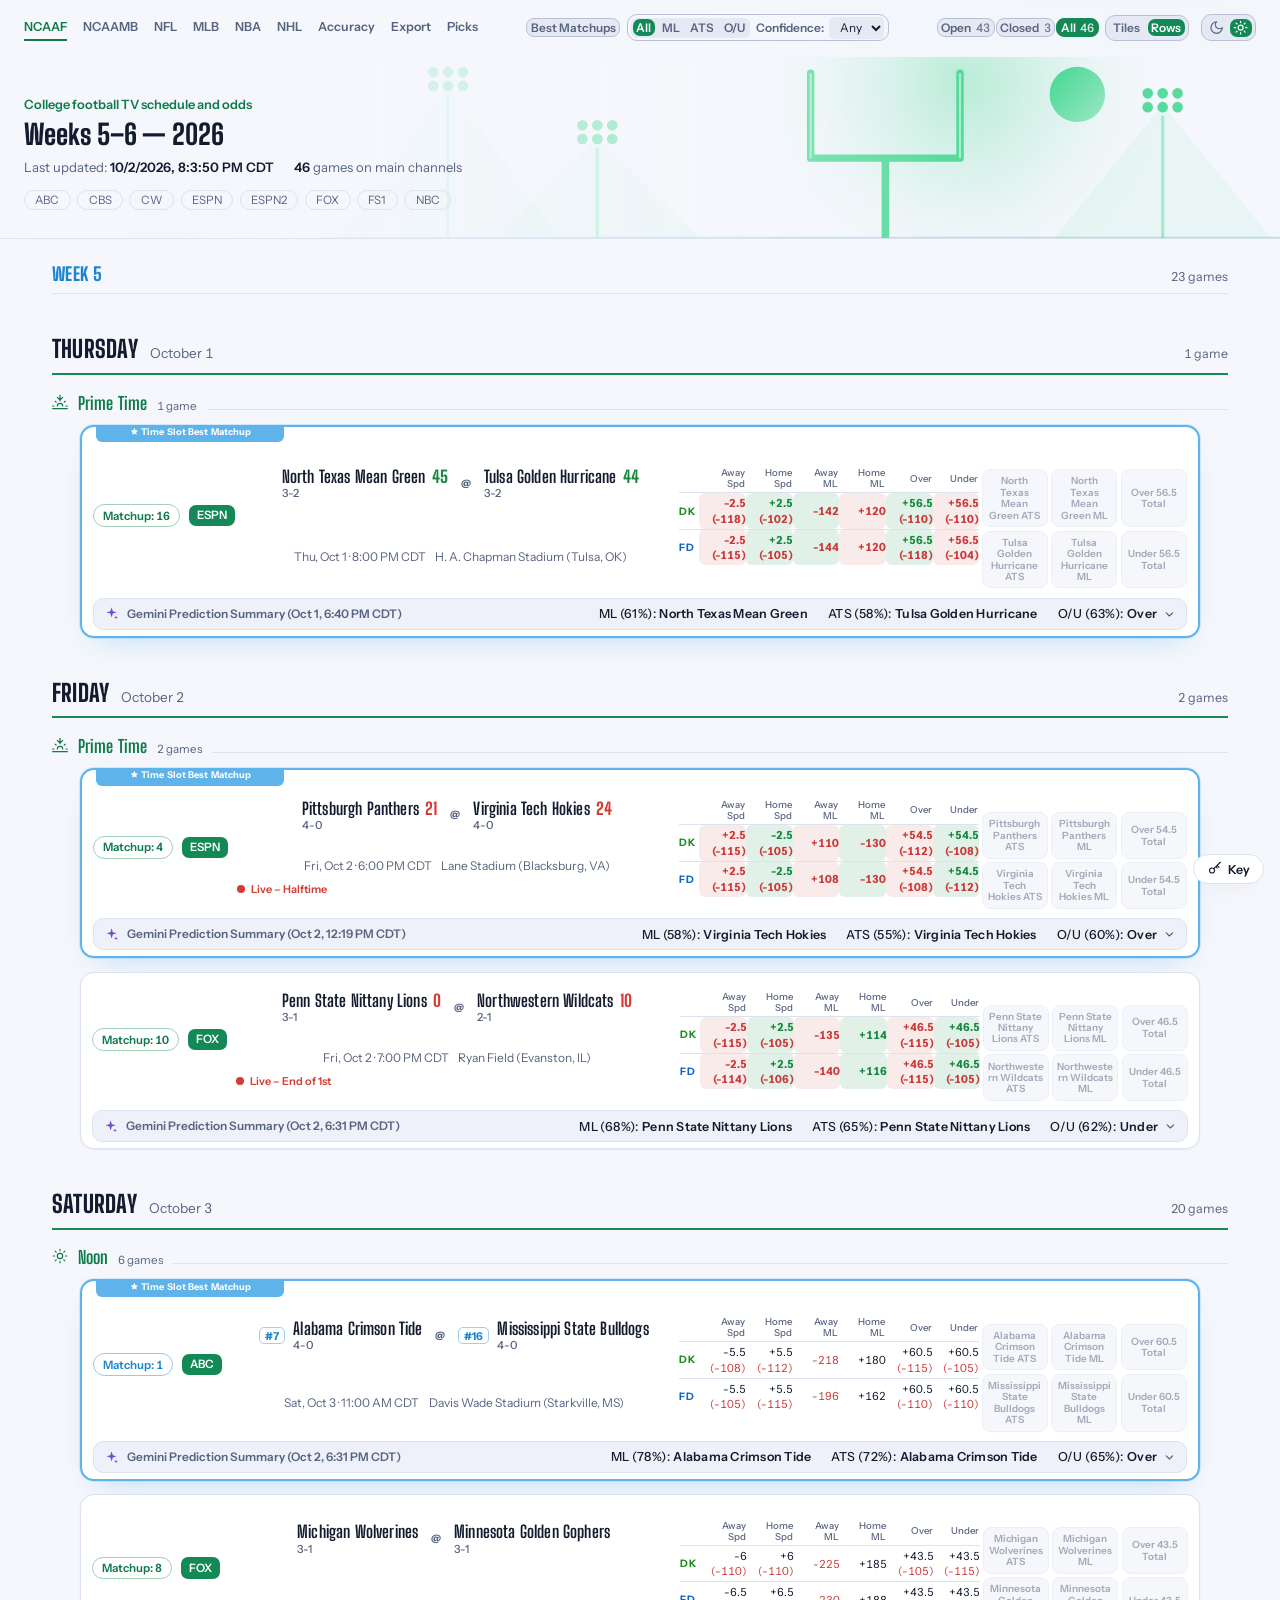
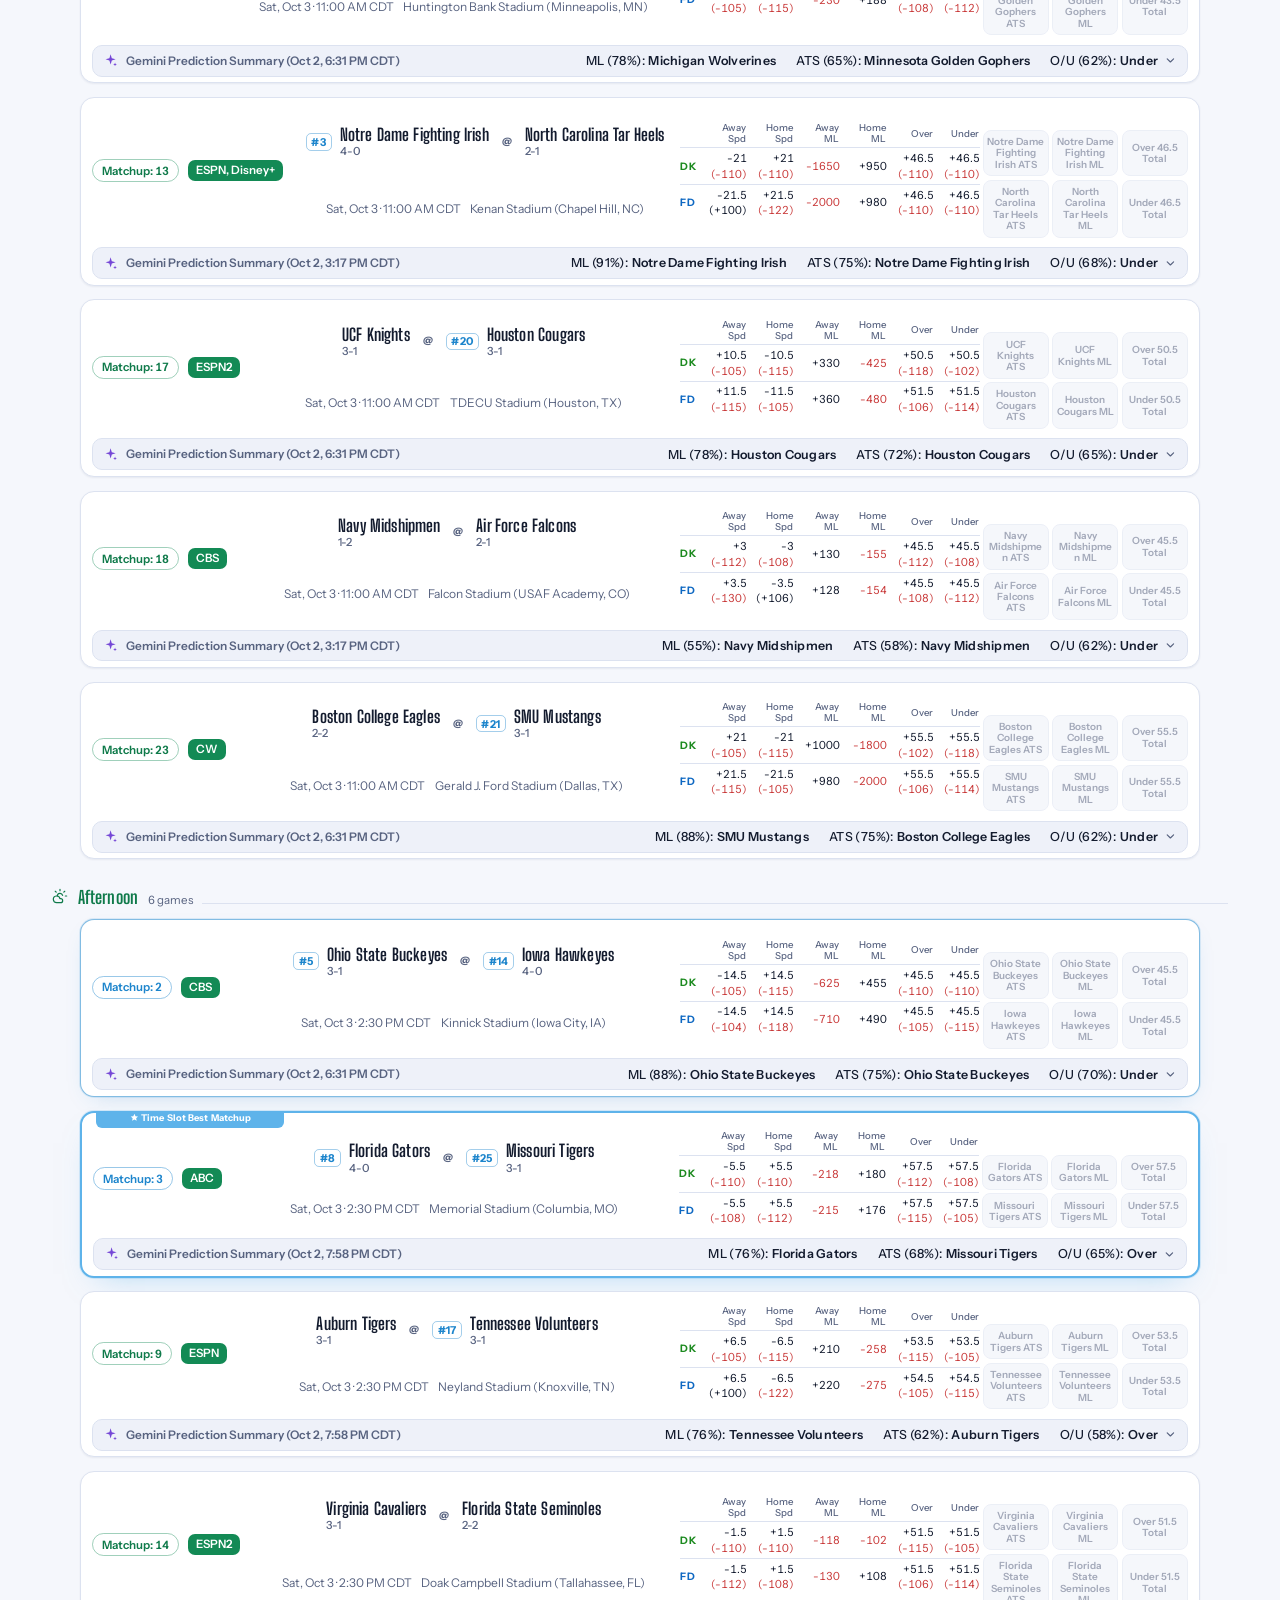
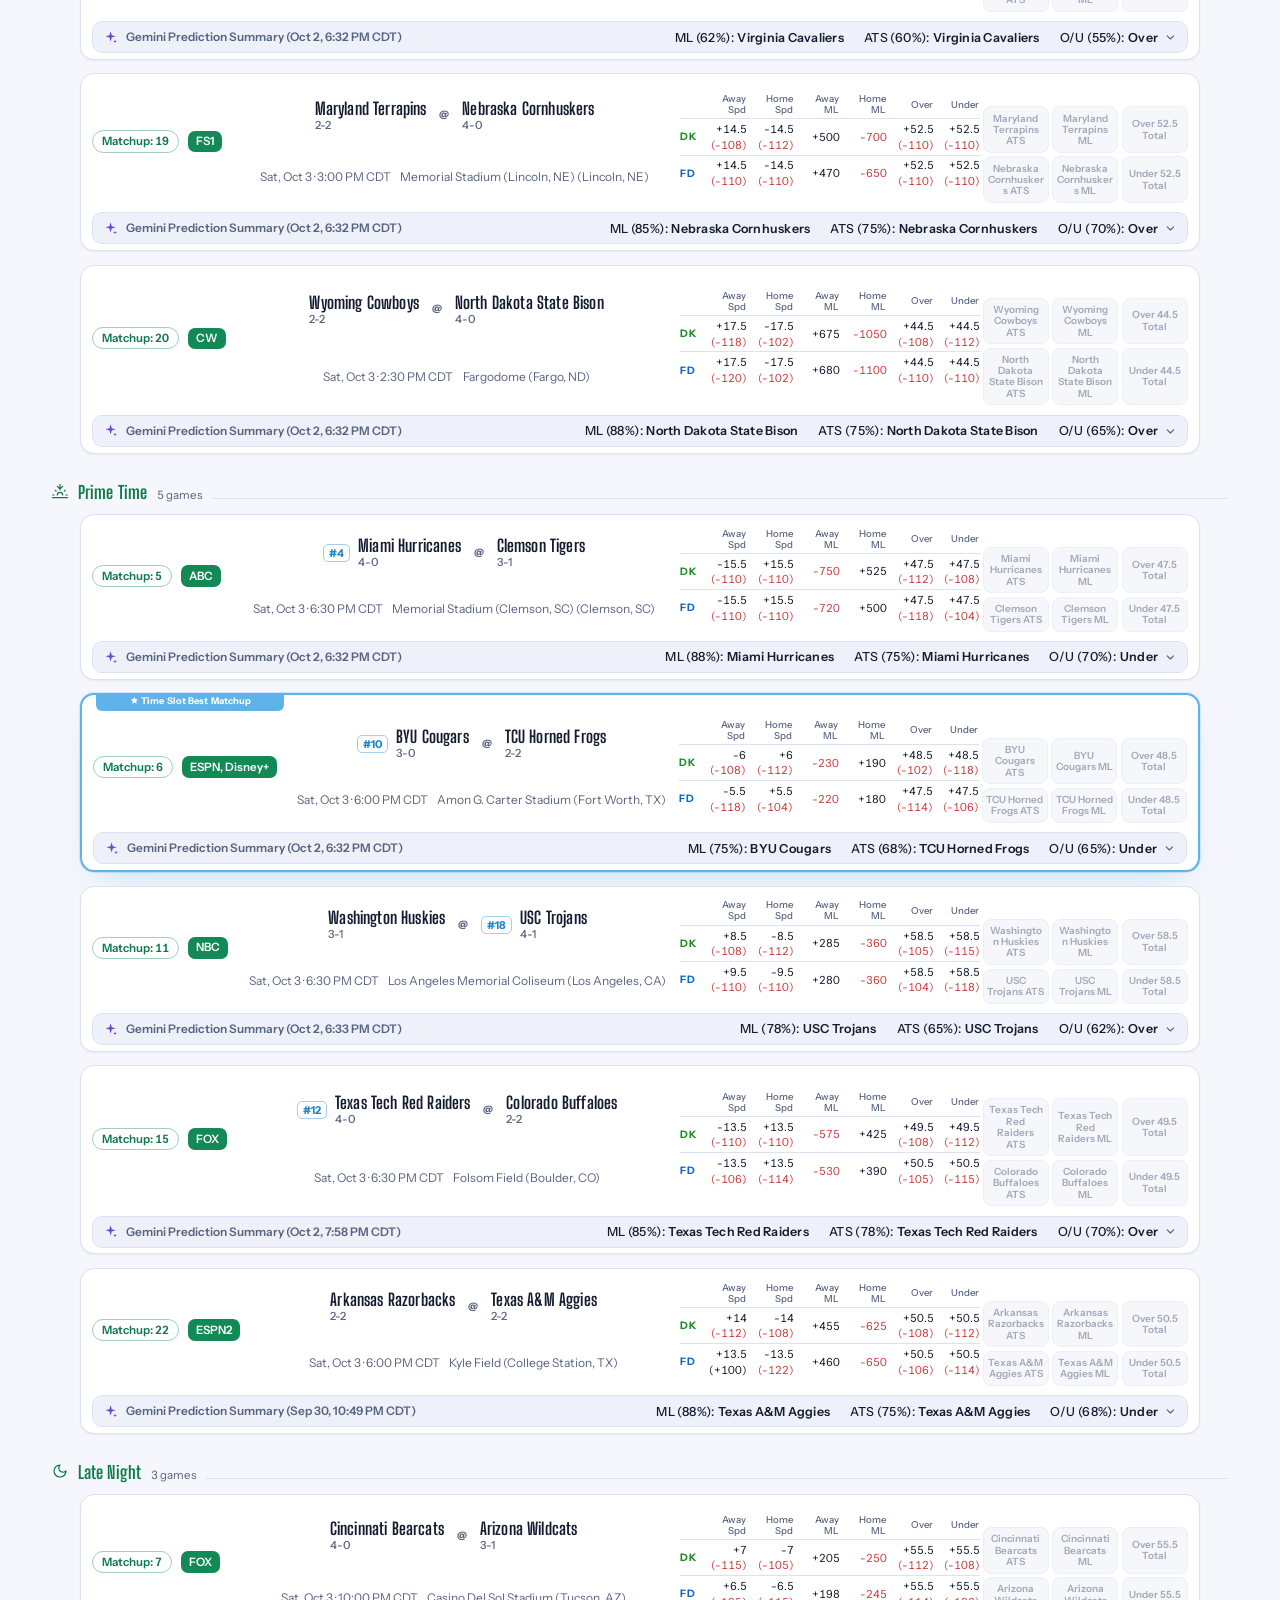
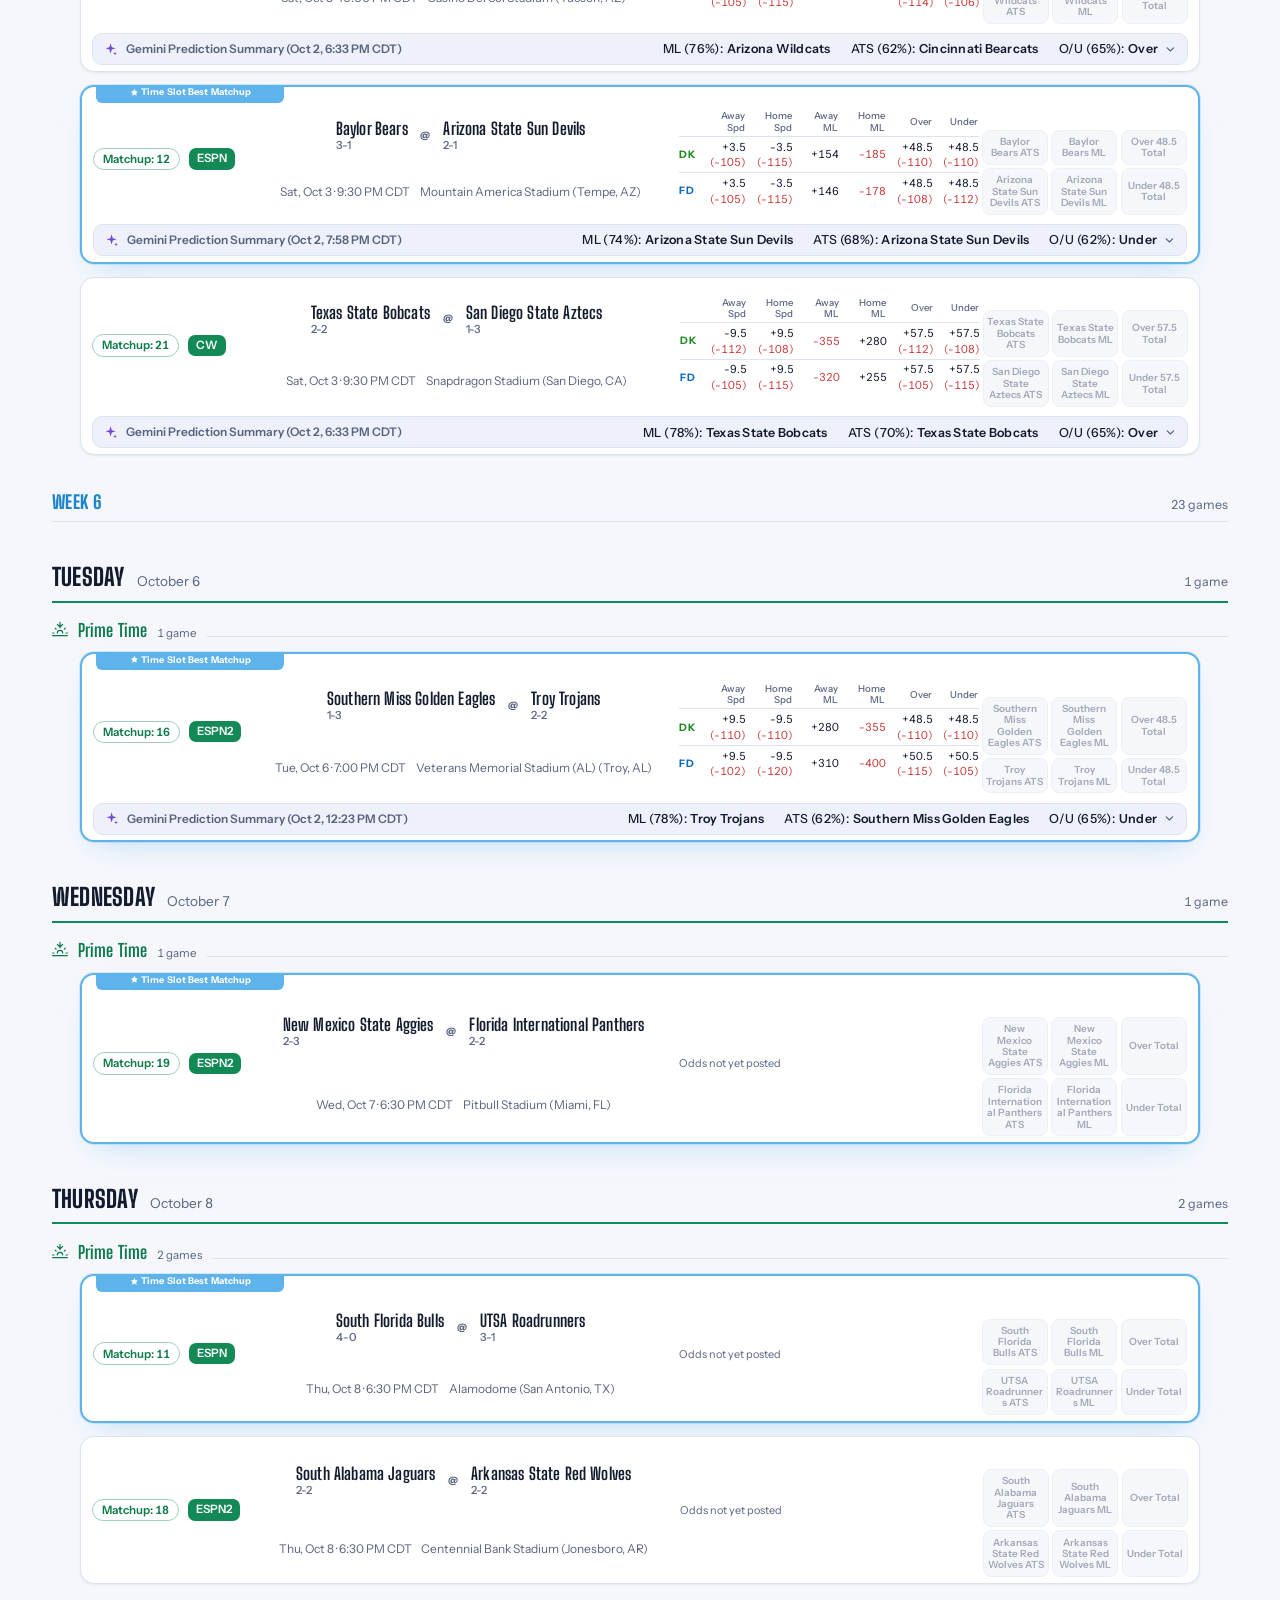
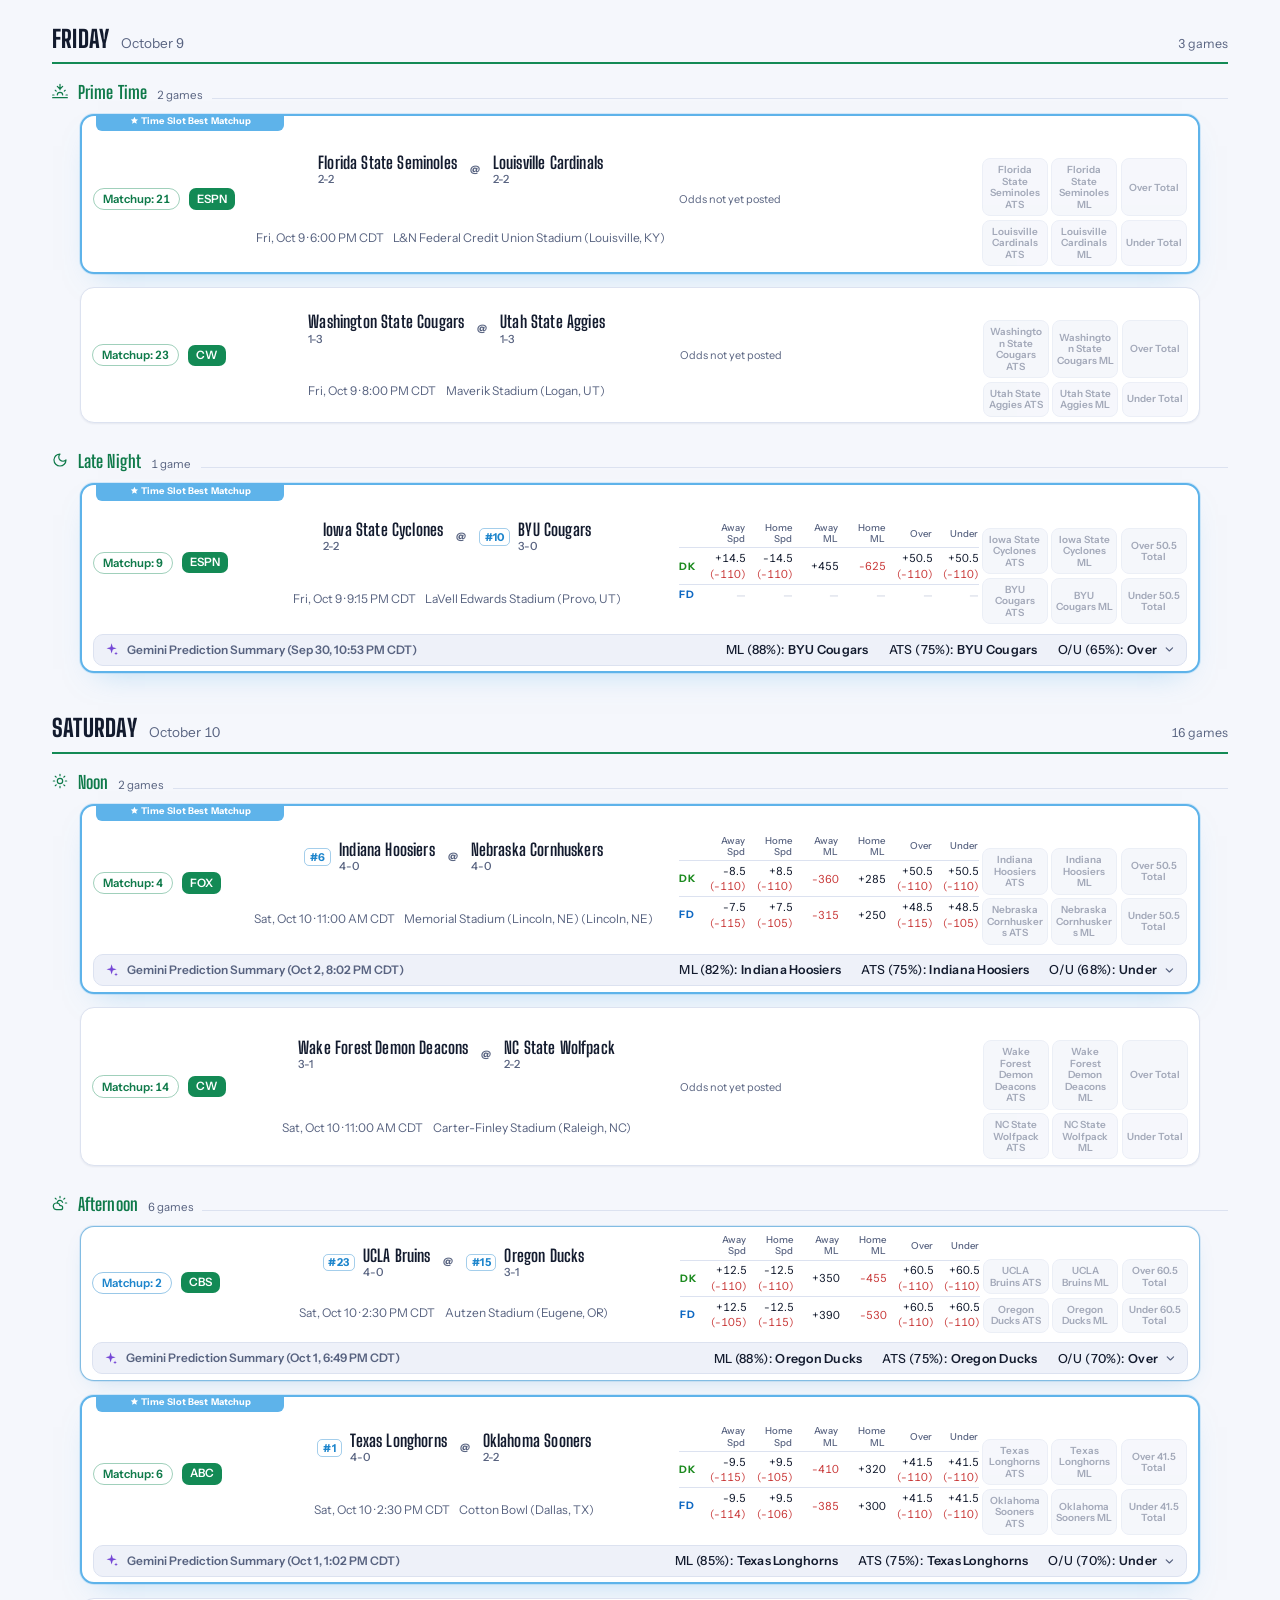
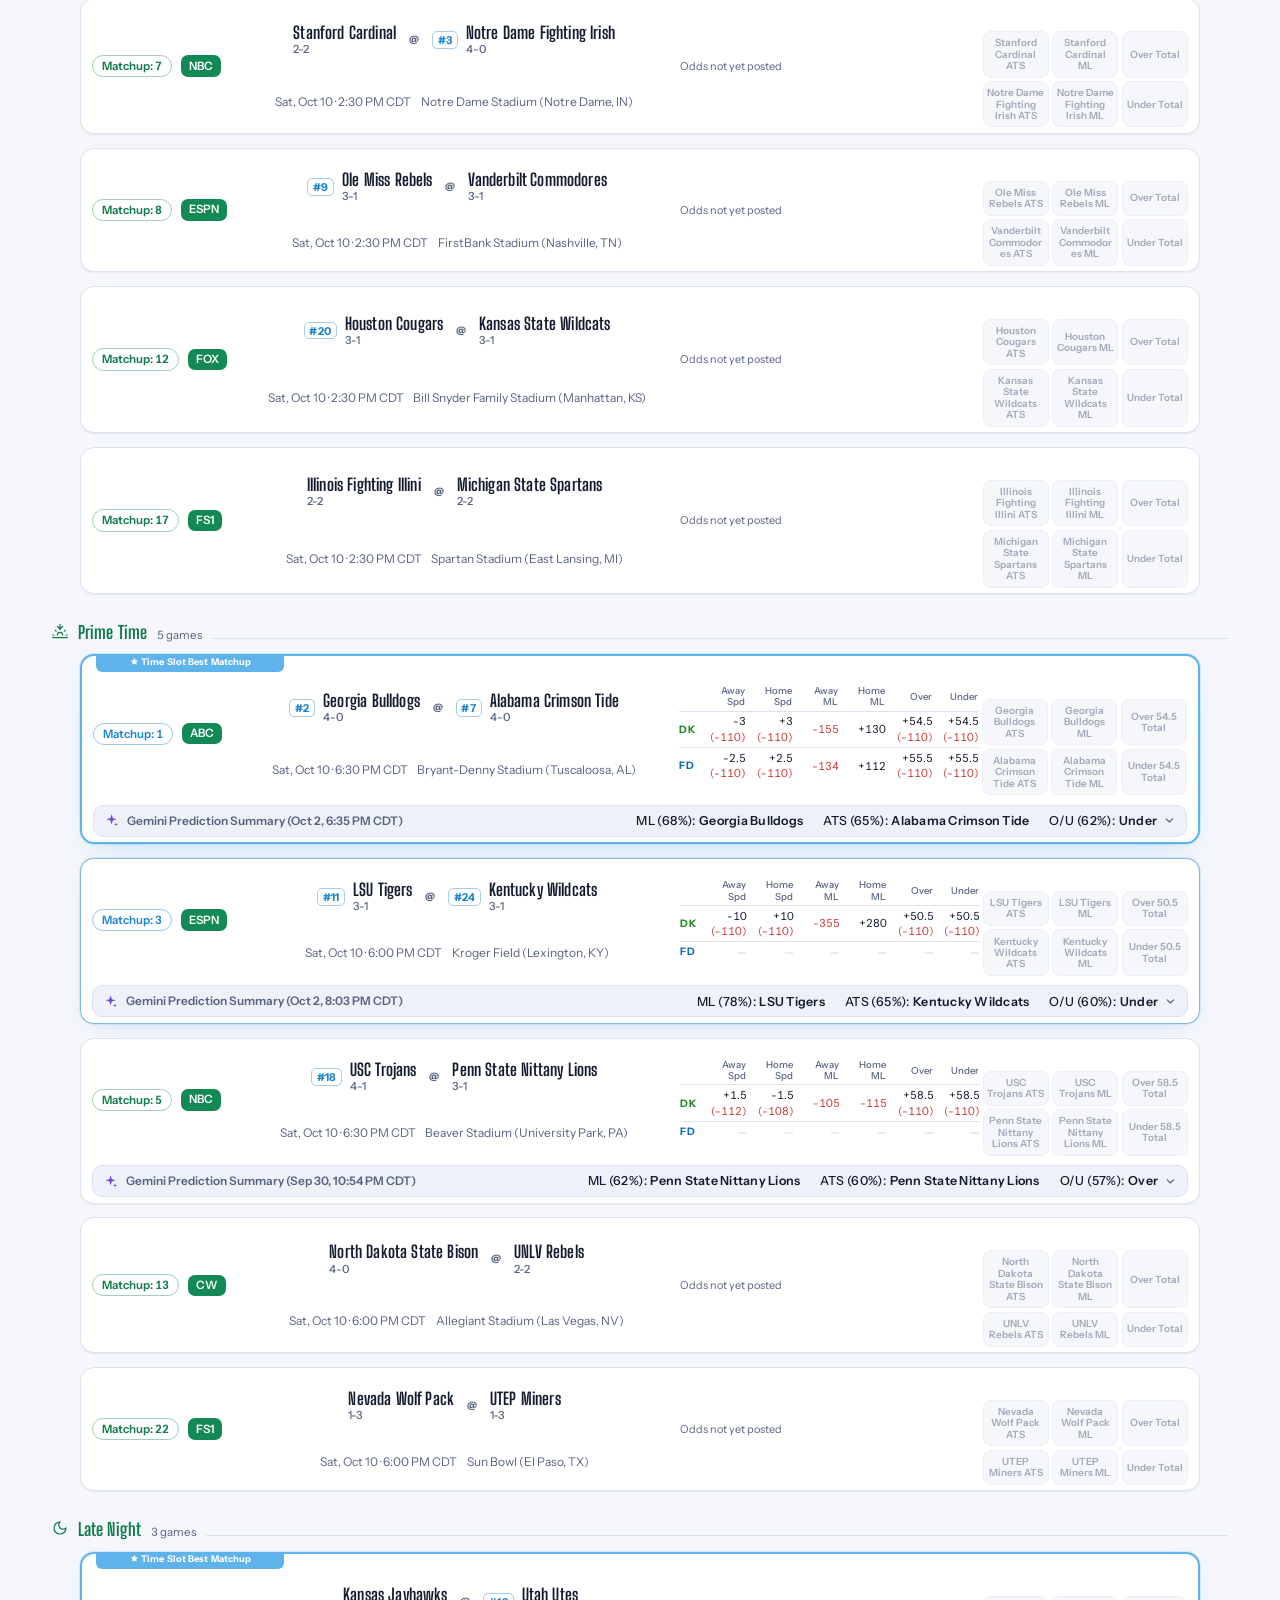
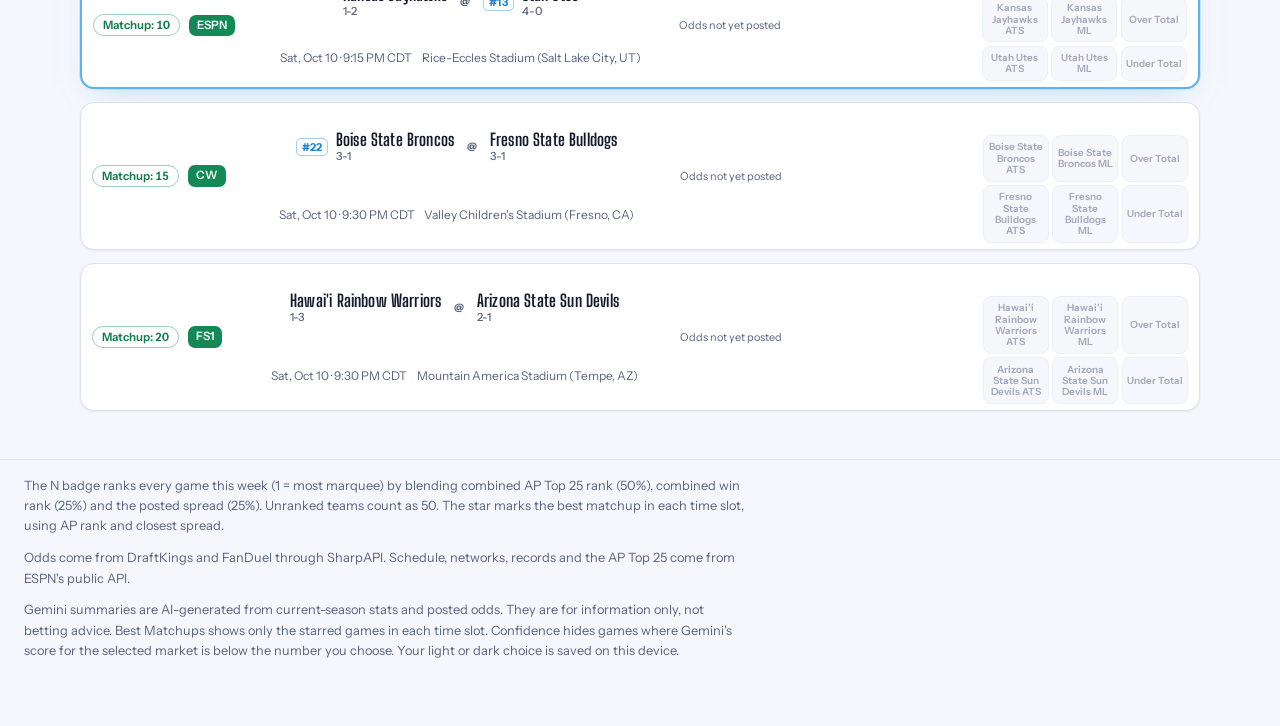
==== commit 6cd8c097: "Add files via upload" ====
--- a/index.html
+++ b/index.html
@@ -810,7 +810,7 @@
 
 <footer>
   <p>The N badge ranks every game this week (1 = most marquee) by blending combined AP Top 25 rank (50%), combined win rank (25%) and the posted spread (25%). Unranked teams count as 50. The star marks the best matchup in each time slot, using AP rank and closest spread.</p>
-  <p>Odds come from DraftKings and FanDuel through SharpAPI. Schedule and rankings come from CollegeFootballData.com.</p>
+  <p>Odds come from DraftKings and FanDuel through SharpAPI. Schedule, networks, records and the AP Top 25 come from ESPN's public API.</p>
   <p>Gemini summaries are AI-generated from current-season stats and posted odds. They are for information only, not betting advice. Best Matchups shows only the starred games in each time slot. Confidence hides games where Gemini's score for the selected market is below the number you choose. Your light or dark choice is saved on this device.</p>
 </footer>
 
--- a/assets/theme.css
+++ b/assets/theme.css
@@ -299,8 +299,6 @@
 .rank + .team-logo{margin-left:0;}
 @media (max-width:480px){
   .team{gap:0.3rem;}
-  .team-name{font-size:clamp(0.74rem, 3.4vw, 0.98rem);}
-  .team-score{font-size:clamp(0.9rem, 4vw, 1.1rem);}
 }
 
 /* ---------- Rows button when the screen is too narrow for it ---------- */
@@ -376,14 +374,7 @@
   .status-pills{gap:0.05rem;}
 }
 
-/* Tiles: Gemini summary rows -- label | pick, no collisions */
-body:not(.row-view) .gemini-picks-summary{
-  grid-template-columns:minmax(0,1fr) auto minmax(0,2fr);
-  column-gap:0.55rem;
-}
 @media (max-width:480px){
-  .team-name{font-size:clamp(0.66rem, 2.9vw, 0.95rem);}
-  .team-logo{max-height:2.3rem; min-width:1.5rem;}
   .matchup{gap:0.3rem;}
 }
 
@@ -432,3 +423,46 @@
 
 /* AP rank badge: keep its own height instead of stretching down to the record */
 .team .rank{align-self:center; height:fit-content; line-height:1.3; margin-right:0.1rem;}
+
+
+/* ---------- Tiles: city / school on row 1, nickname on row 2 ---------- */
+.team-name .tn-loc, .team-name .tn-mascot{display:block;}
+body.row-view .team-name .tn-loc, body.row-view .team-name .tn-mascot{display:inline;}
+body:not(.row-view) .team-name{line-height:1.05;}
+body:not(.row-view) .team-logo{max-height:3.3rem;}
+body:not(.row-view) .team-name-line{align-items:flex-start;}
+
+/* Tiles: both teams share the row (equal halves around the @) and may shrink */
+body:not(.row-view) .matchup{
+  display:grid; grid-template-columns:minmax(0,1fr) auto minmax(0,1fr);
+  align-items:center; column-gap:0.35rem; justify-content:stretch;
+}
+body:not(.row-view) .matchup .team{min-width:0; justify-self:center; max-width:100%;}
+body:not(.row-view) .matchup .team-name-wrap{min-width:0;}
+@media (max-width:340px){
+  body:not(.row-view) .team-name{font-size:0.86rem;}
+  body:not(.row-view) .team-logo{max-height:2.7rem; min-width:1.3rem;}
+}
+
+/* Tiles: Gemini pick rows -- small indent, label right-aligned, pick beside it */
+body:not(.row-view) .gemini-picks-summary{
+  grid-template-columns:0.4rem max-content minmax(0,1fr);
+  column-gap:0.45rem;
+}
+
+/* Desktop header on one line (assets/nav-fit.js adds .nav-one-line and shrinks it to fit) */
+@media (min-width:931px){
+  .site-nav.nav-one-line, .site-nav.nav-one-line .filter-bar-inner{flex-wrap:nowrap;}
+  .site-nav.nav-one-line > *{flex-shrink:0; white-space:nowrap;}
+}
+@media (max-width:480px){
+  body:not(.row-view) .team-logo{max-height:2.7rem; min-width:1.4rem;}
+  body:not(.row-view) .team{gap:0.3rem;}
+}
+
+/* Tiles: score drops under the name when there isn't room beside it, so names keep their two rows */
+body:not(.row-view) .team-name-line{flex-wrap:wrap; column-gap:0.4rem; row-gap:0;}
+body:not(.row-view) .team-name{flex:0 1 auto; min-width:0;}
+
+/* Tiles: logo size is capped so a wrapped name can't make the logo (and the column) balloon */
+body:not(.row-view) .team-logo{max-height:2.7rem; max-width:2.7rem; min-width:1.4rem;}
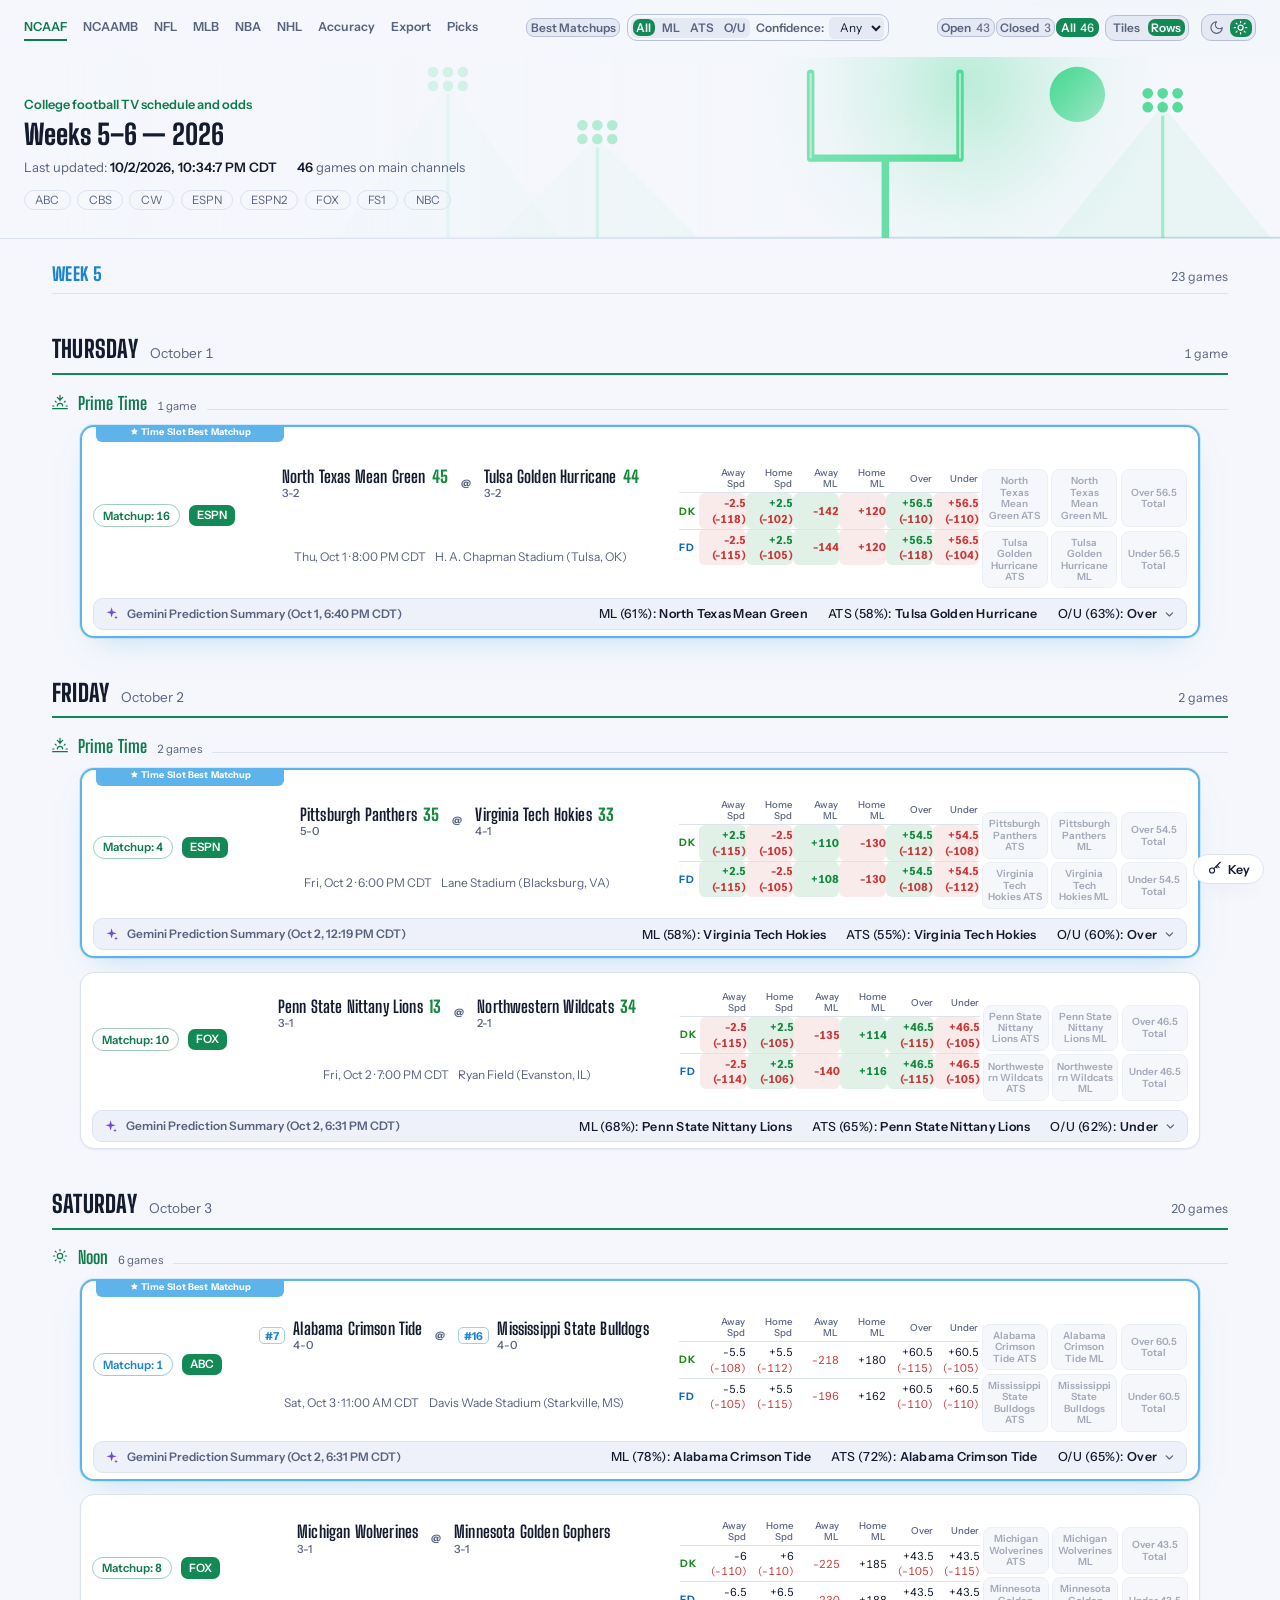
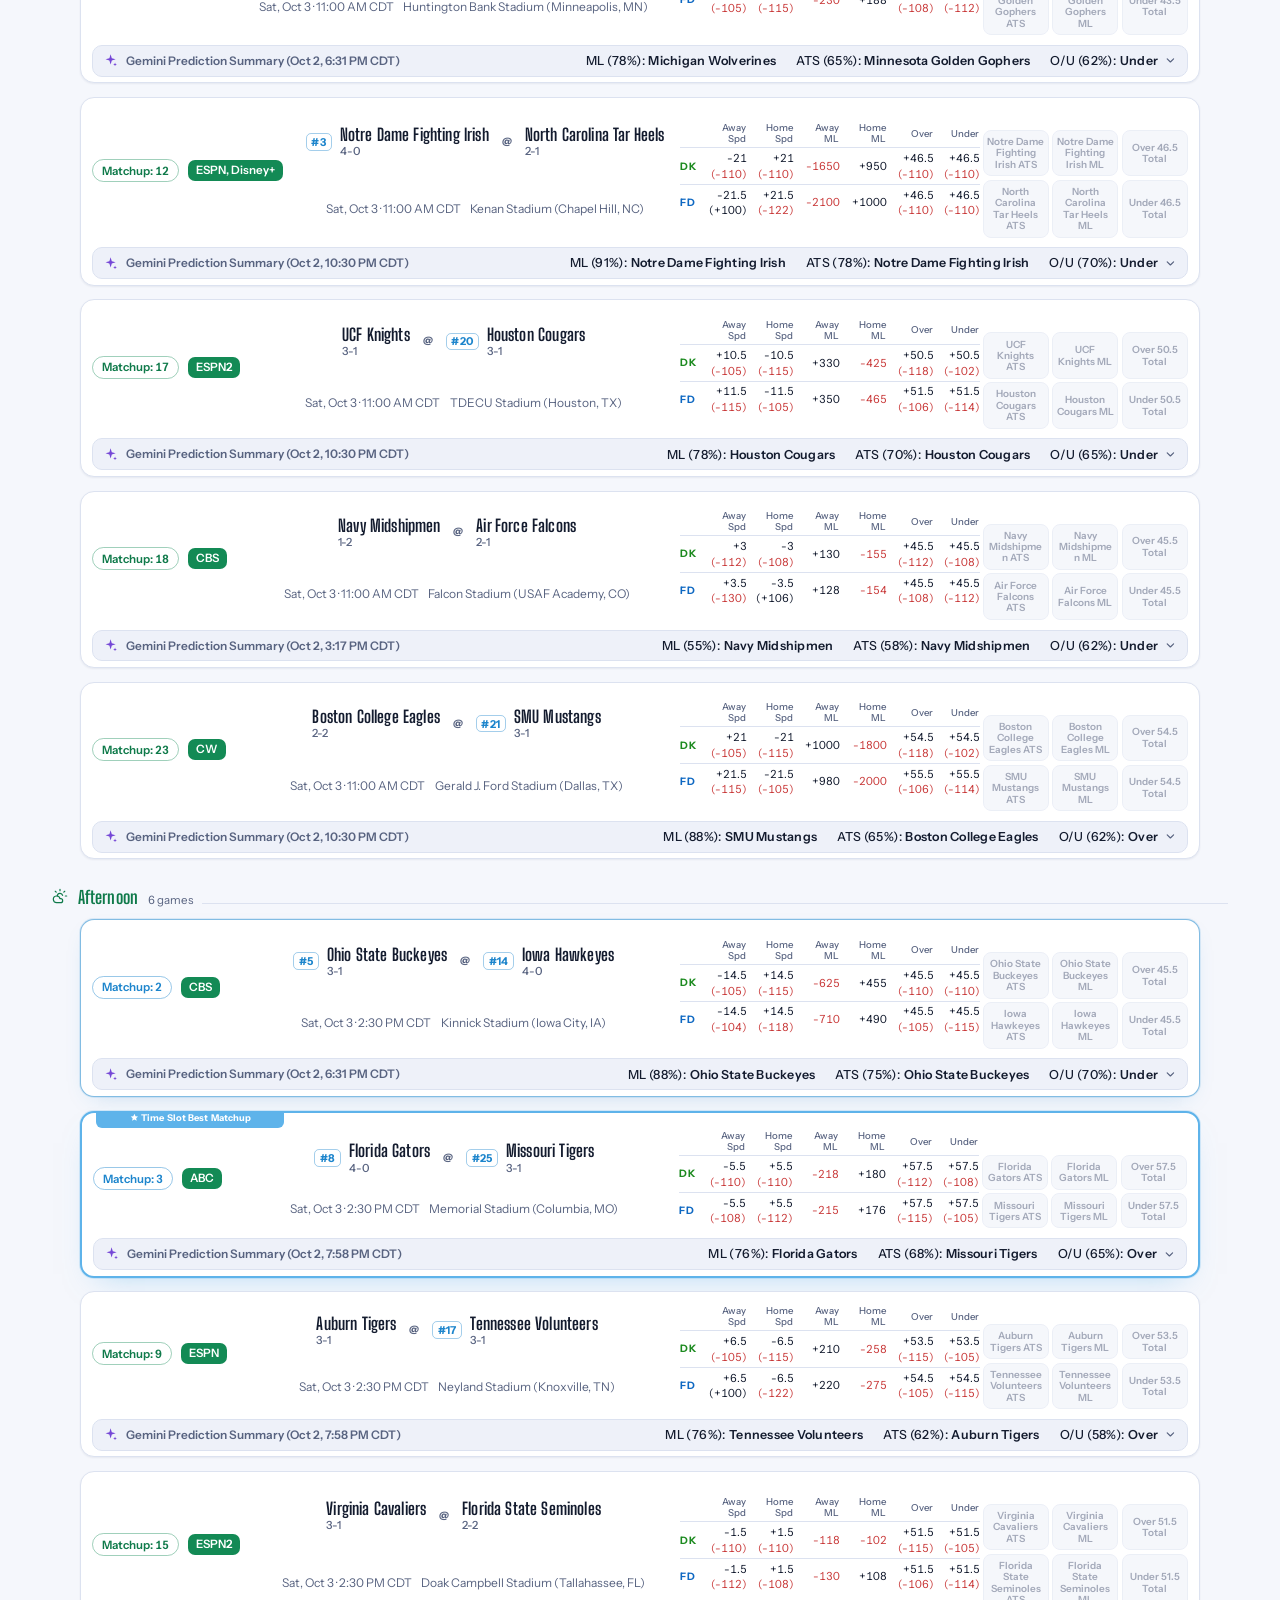
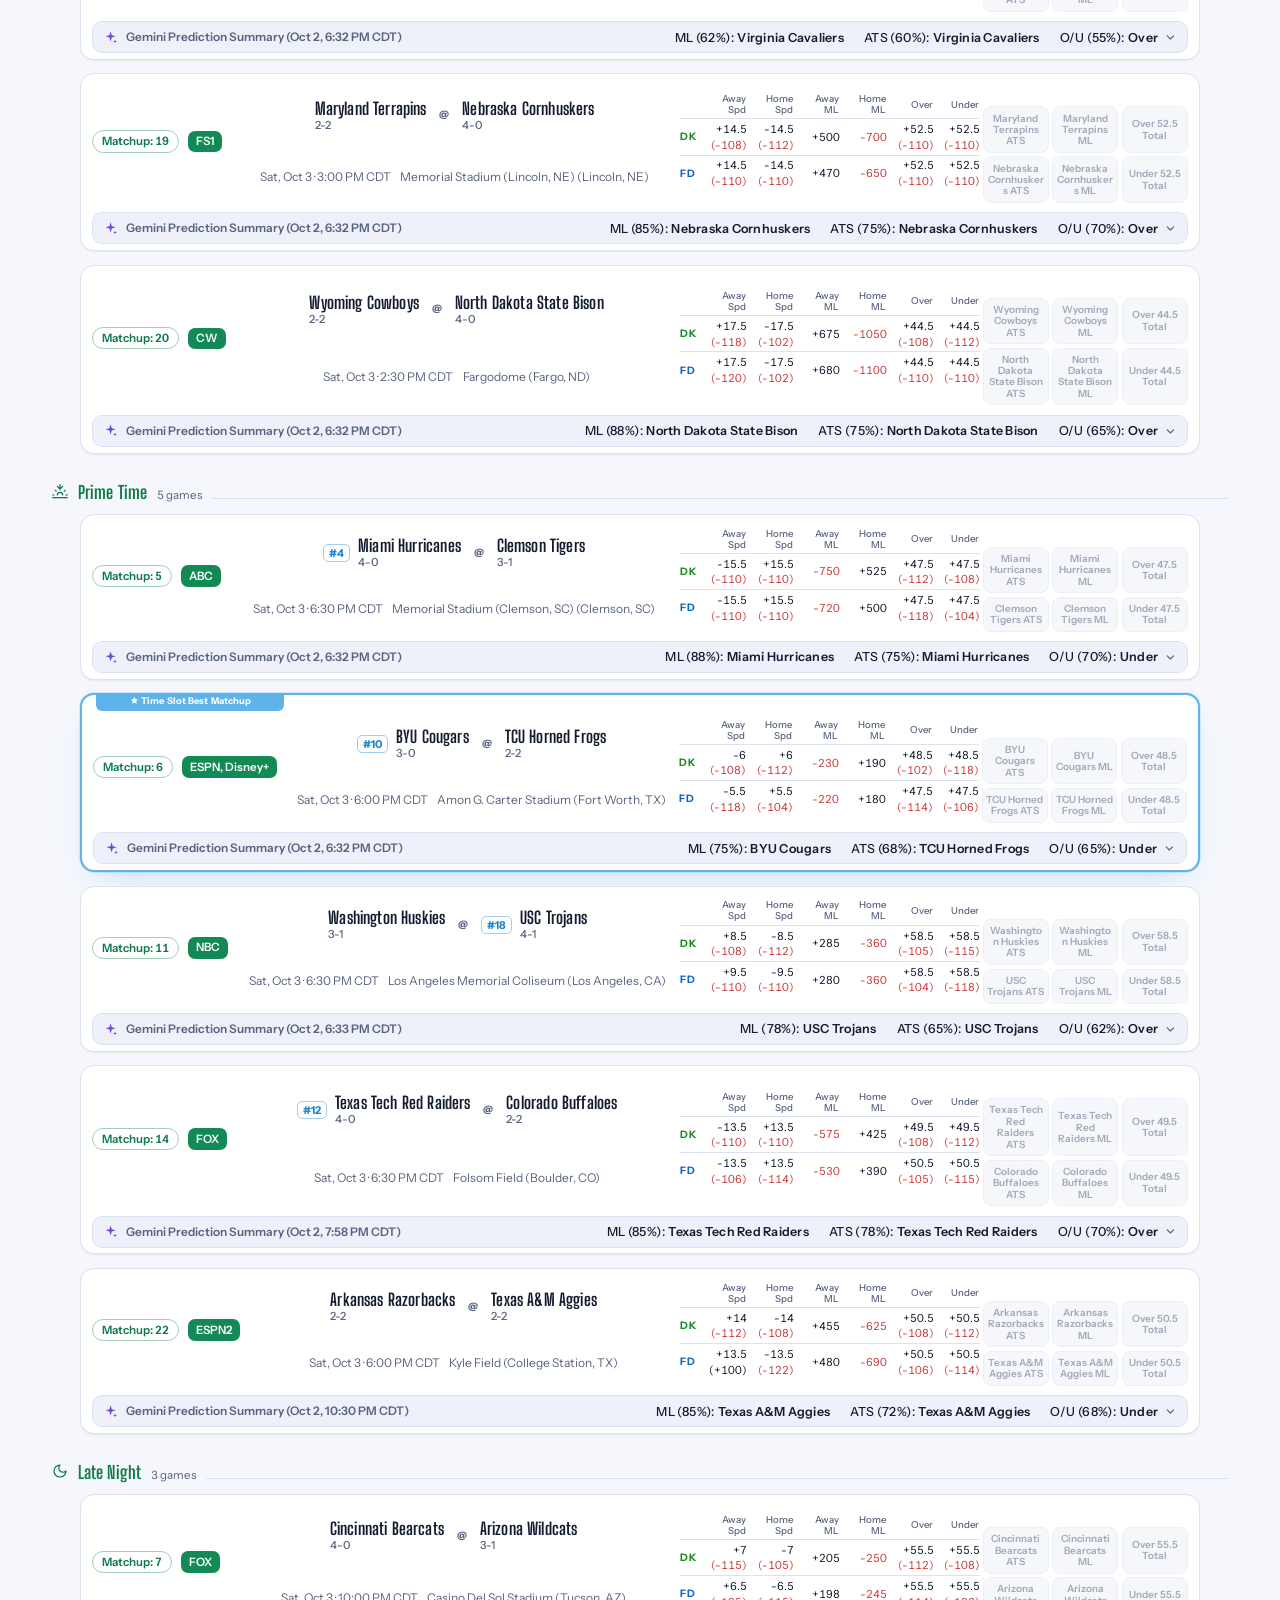
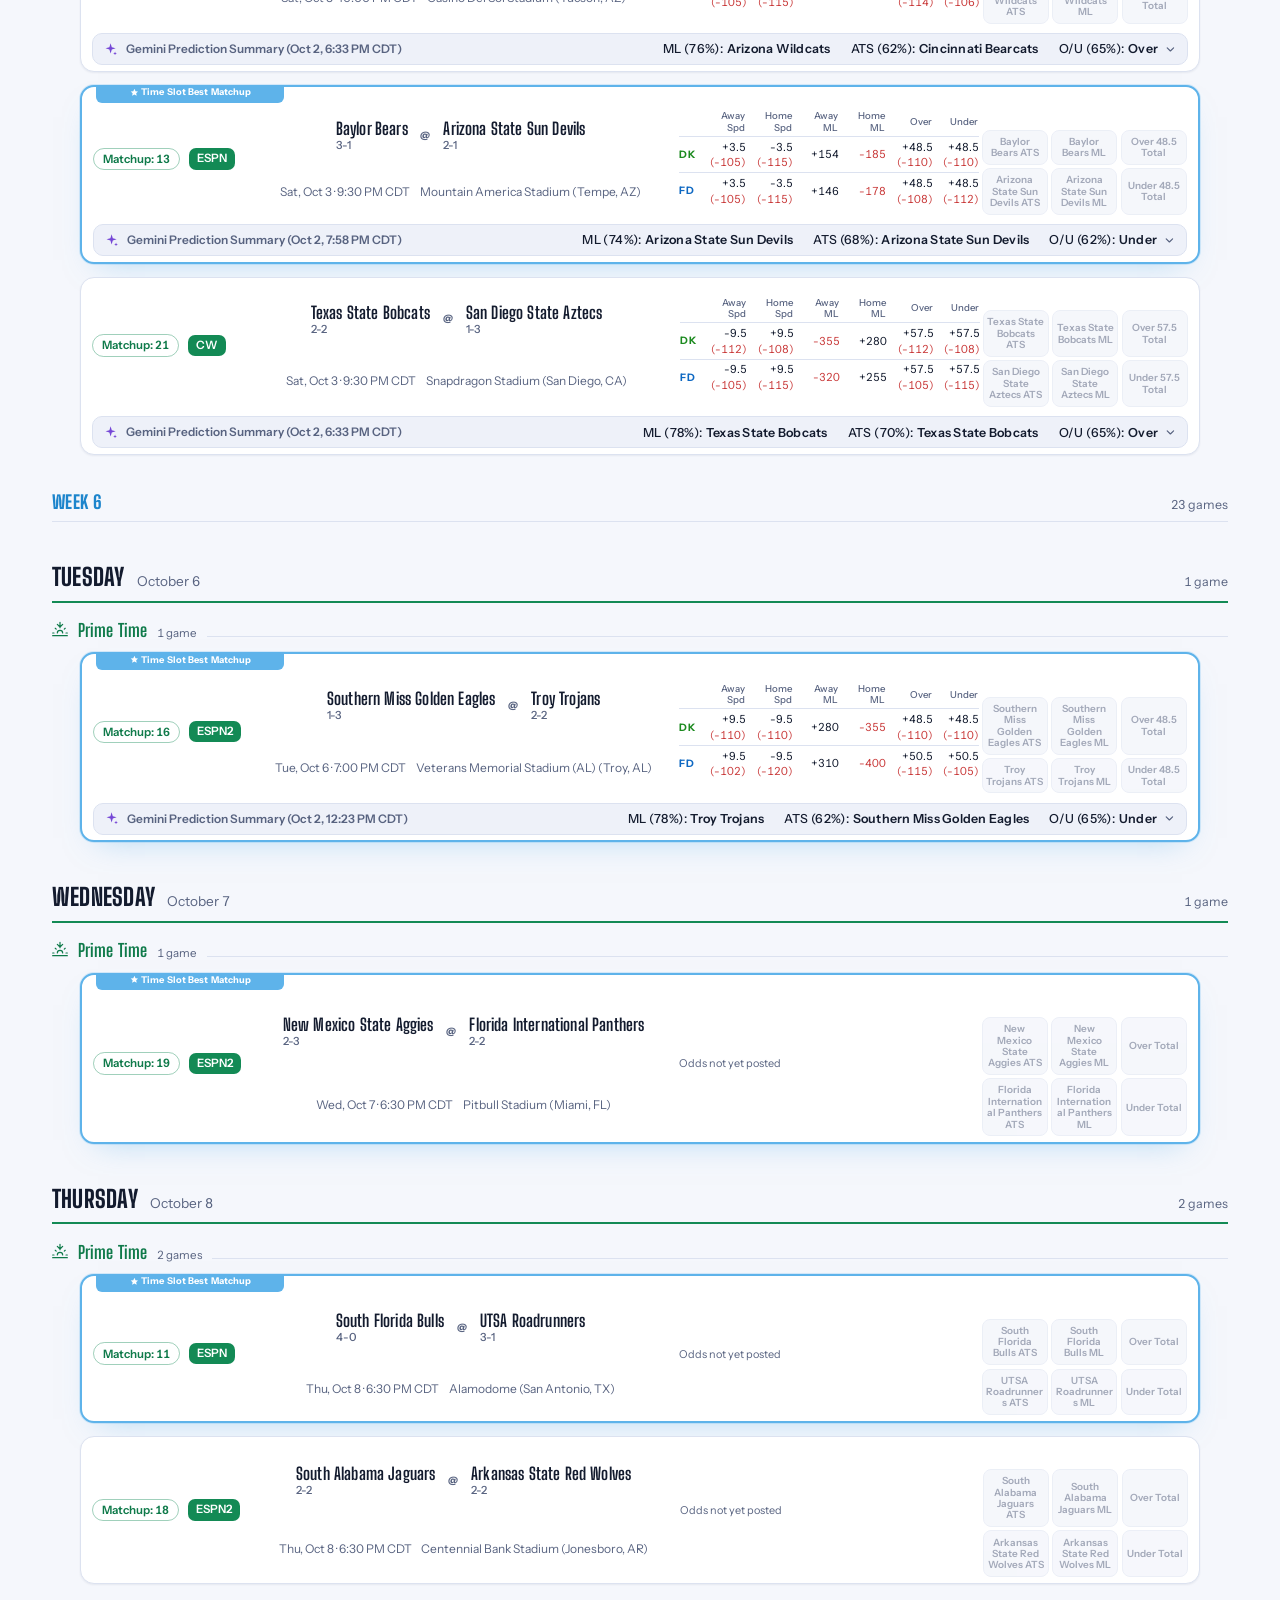
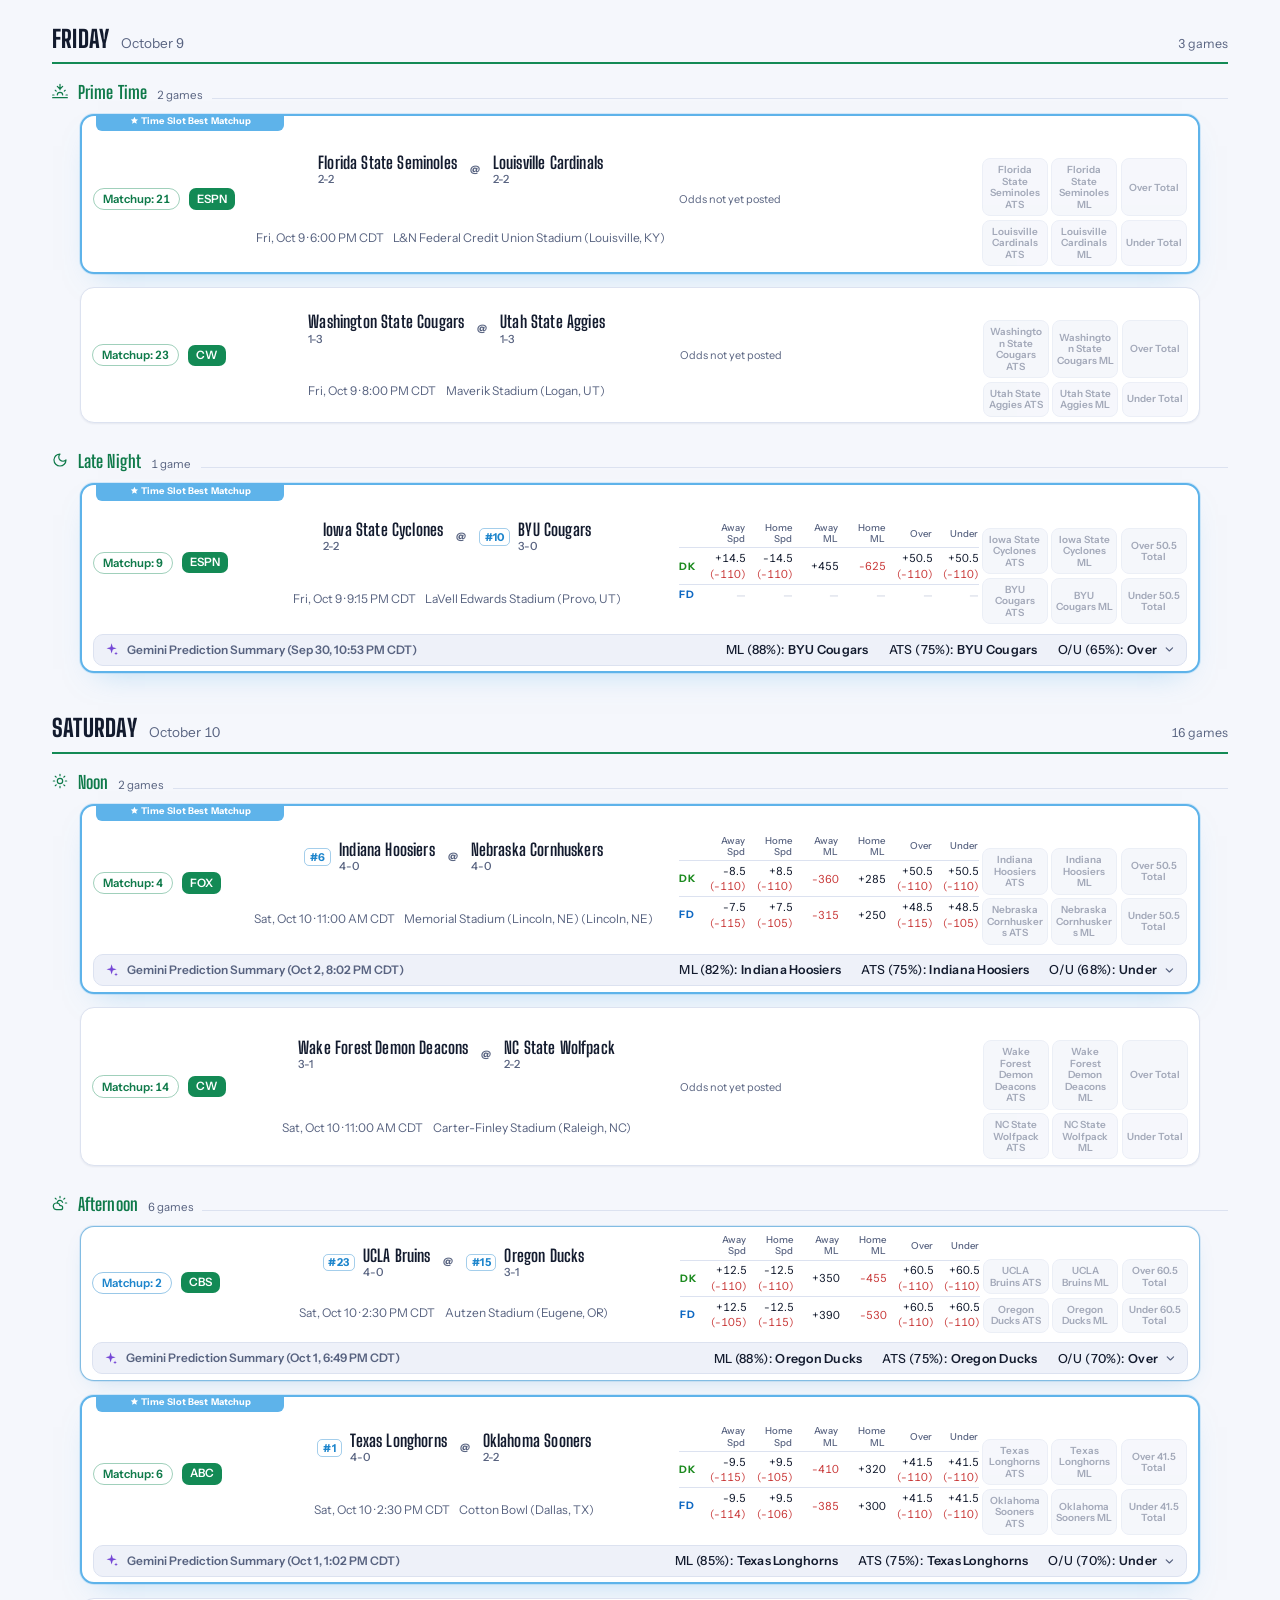
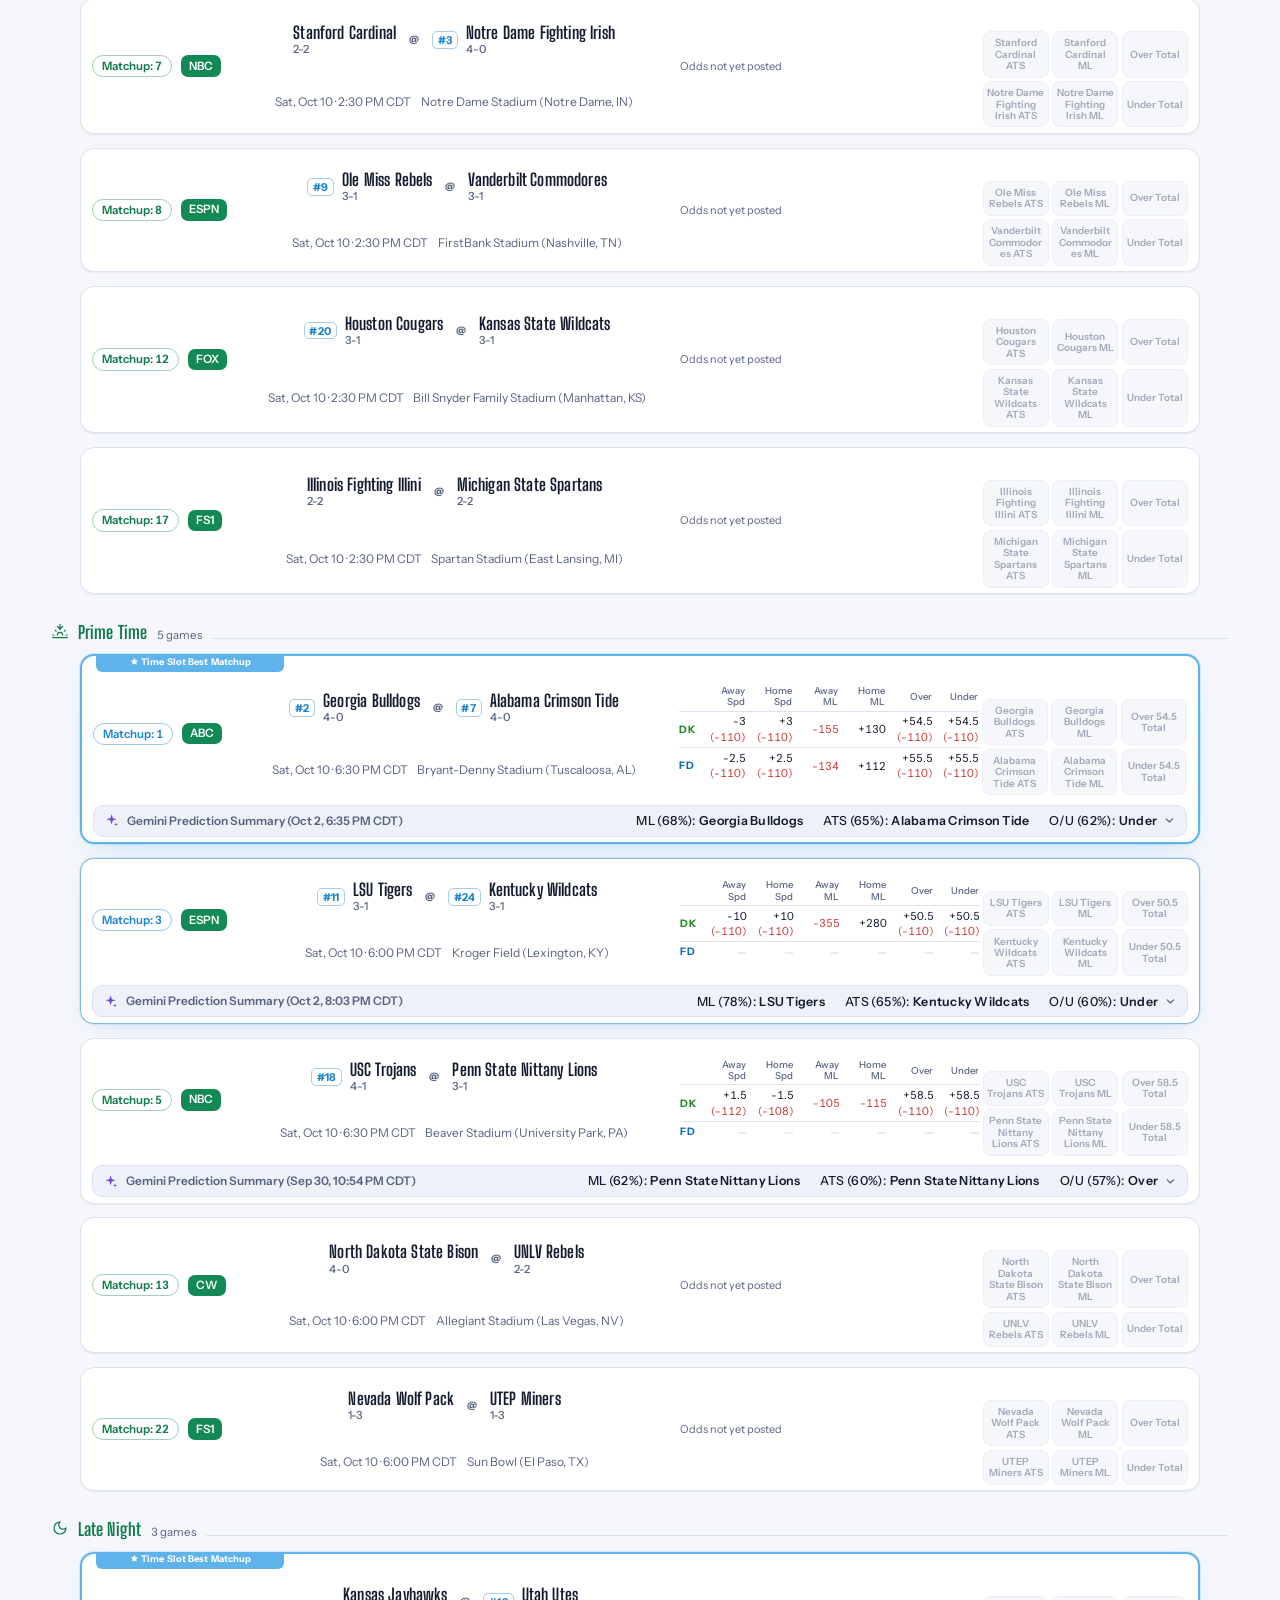
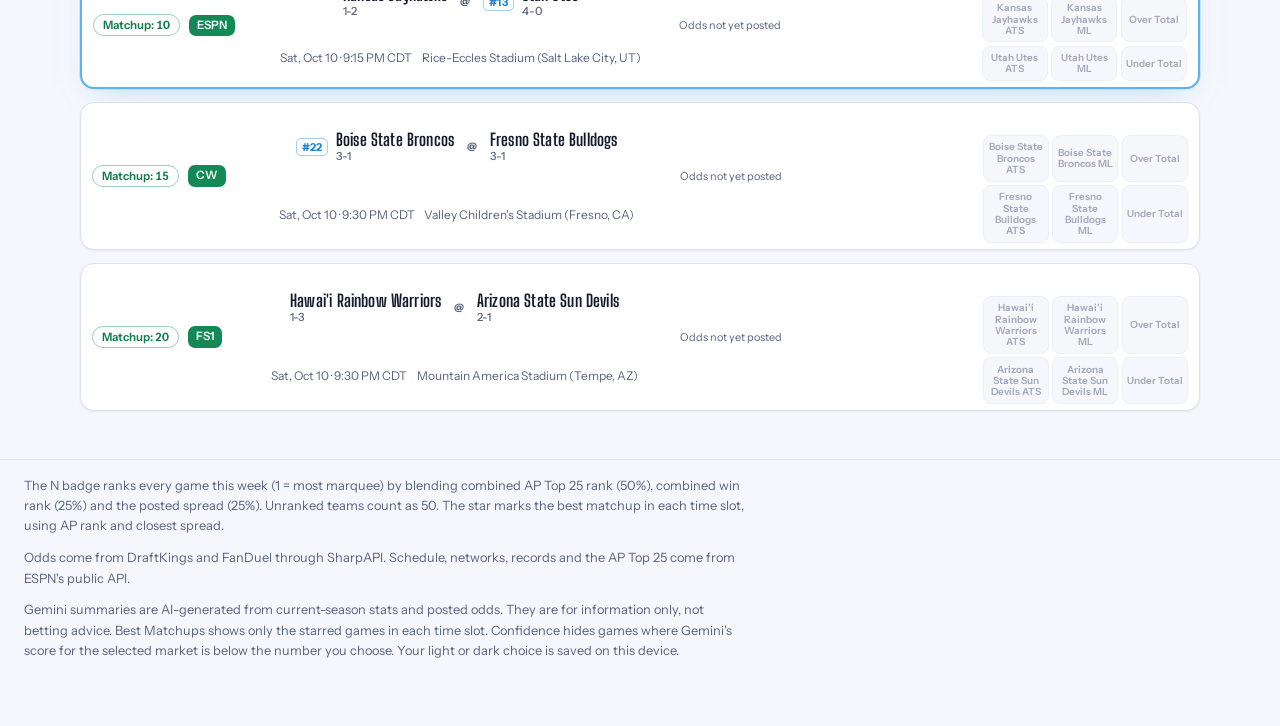
==== commit 68ffc0bd: "Add files via upload" ====
--- a/index.html
+++ b/index.html
@@ -879,11 +879,14 @@
   return [words.slice(0, -1).join(' '), words[words.length - 1]];
 }
 
+// Logos that get lost on the dark background are drawn on a white circle.
+const LOGO_ON_WHITE = new Set(['Penn State Nittany Lions','Iowa Hawkeyes','Ohio State Buckeyes','Texas A&M Aggies','Cincinnati Bearcats','Utah State Aggies','Wake Forest Demon Deacons','Kansas State Wildcats','Michigan State Spartans','Nevada Wolf Pack','Nevada Wolfpack','New York Giants','New York Jets','Los Angeles Rams','Carolina Panthers','San Diego Padres','New York Yankees','Colorado Rockies','Detroit Tigers','Kansas City Royals','Minnesota Twins','Oakland Athletics','Athletics','Washington Capitals','Tampa Bay Lightning','Toronto Maple Leafs','Dallas Stars','Utah Jazz','California Golden Bears','Virginia Cavaliers','Charlotte 49ers','Rice Owls','Baylor Bears','TCU Horned Frogs','West Virginia Mountaineers','New Mexico State Aggies','Toledo Rockets','San Diego State Aztecs']);
+
 function teamNameBlock(name, record, scoreBadge, pitcher, logo, location) {
   const recordHtml = record ? `<span class="team-record">${record}</span>` : '';
   const [nameTop, nameBottom] = splitTeamName(name, location);
   const nameHtml = nameBottom ? `<span class="tn-loc">${nameTop}</span> <span class="tn-mascot">${nameBottom}</span>` : nameTop;
-  const logoHtml = logo ? `<img class="team-logo" src="${logo}" alt="" loading="lazy" decoding="async" onerror="this.remove()">` : '';
+  const logoHtml = logo ? `<img class="team-logo${LOGO_ON_WHITE.has(name) ? ' logo-white' : ''}" src="${logo}" alt="" loading="lazy" decoding="async" onerror="this.remove()">` : '';
   return `${logoHtml}<span class="team-name-wrap"><span class="team-name-line"><span class="team-name">${nameHtml}</span>${scoreBadge || ''}</span>${recordHtml}</span>`;
 }
 
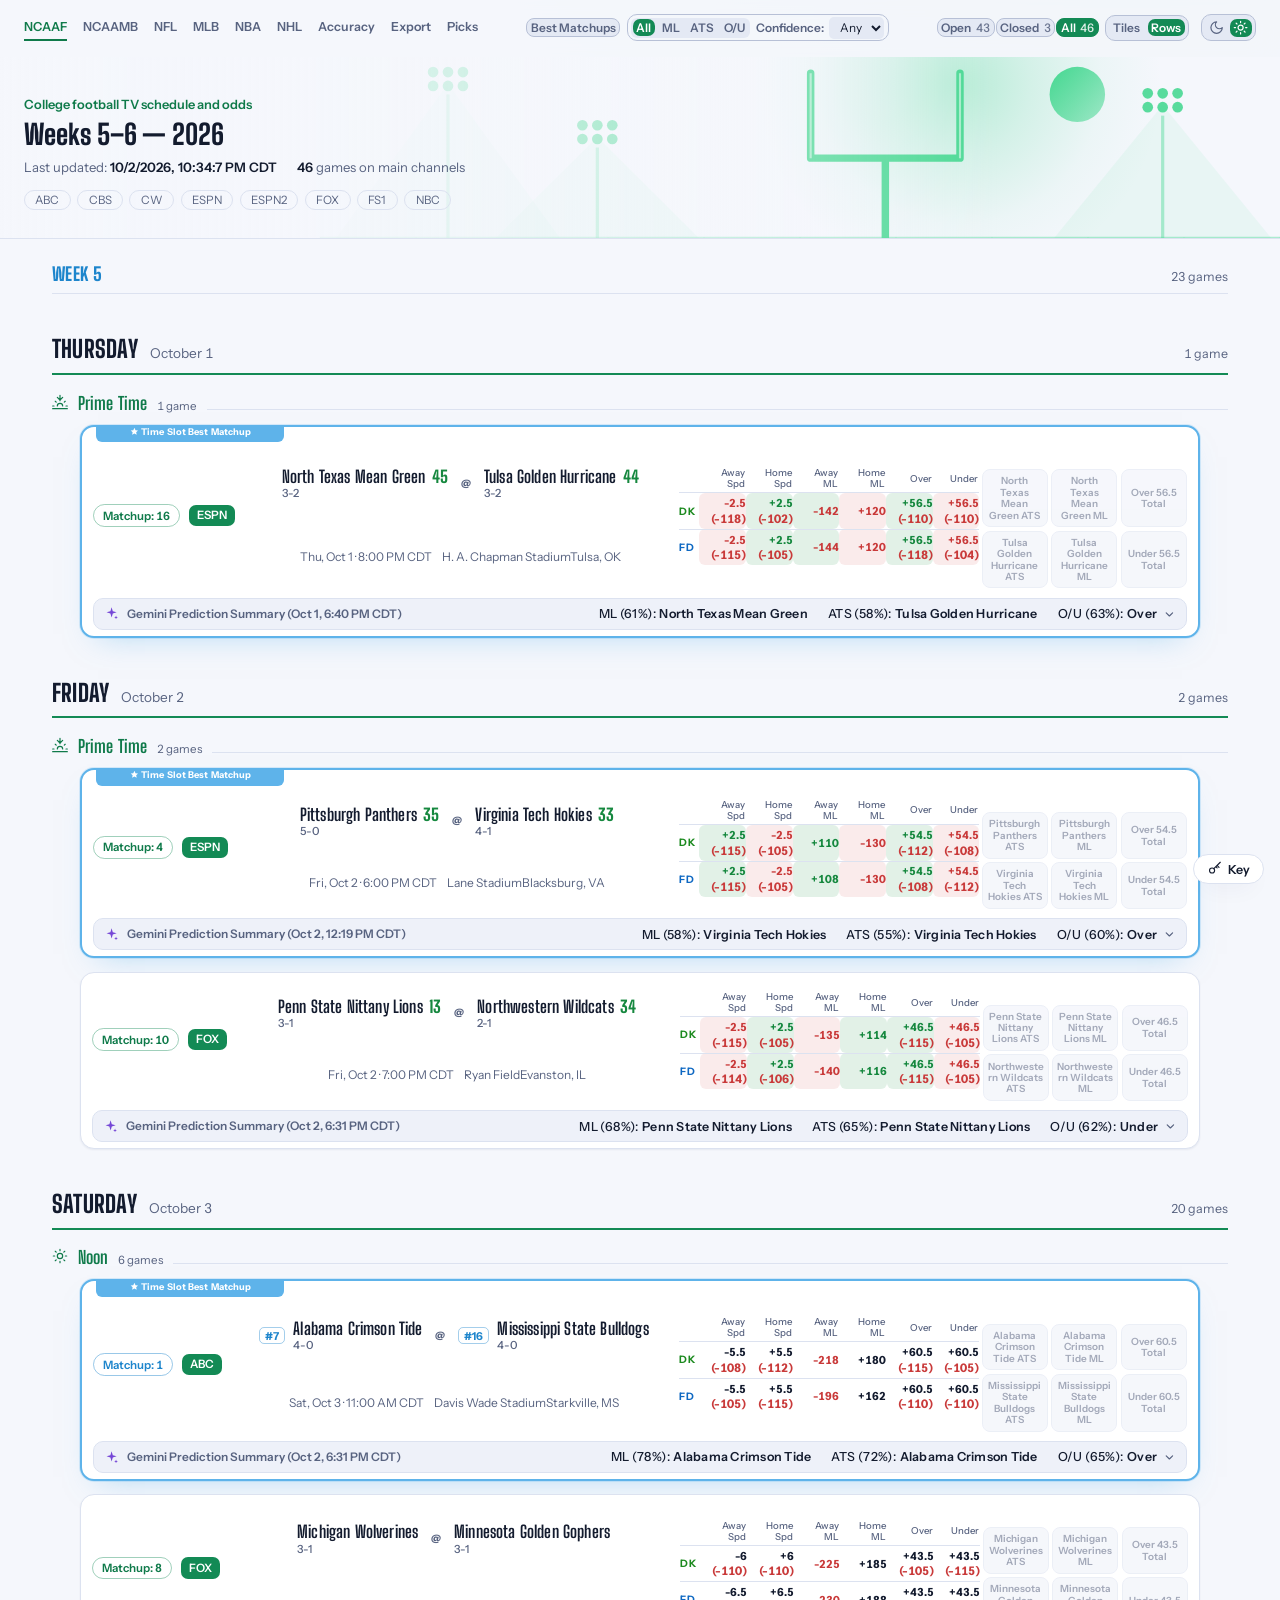
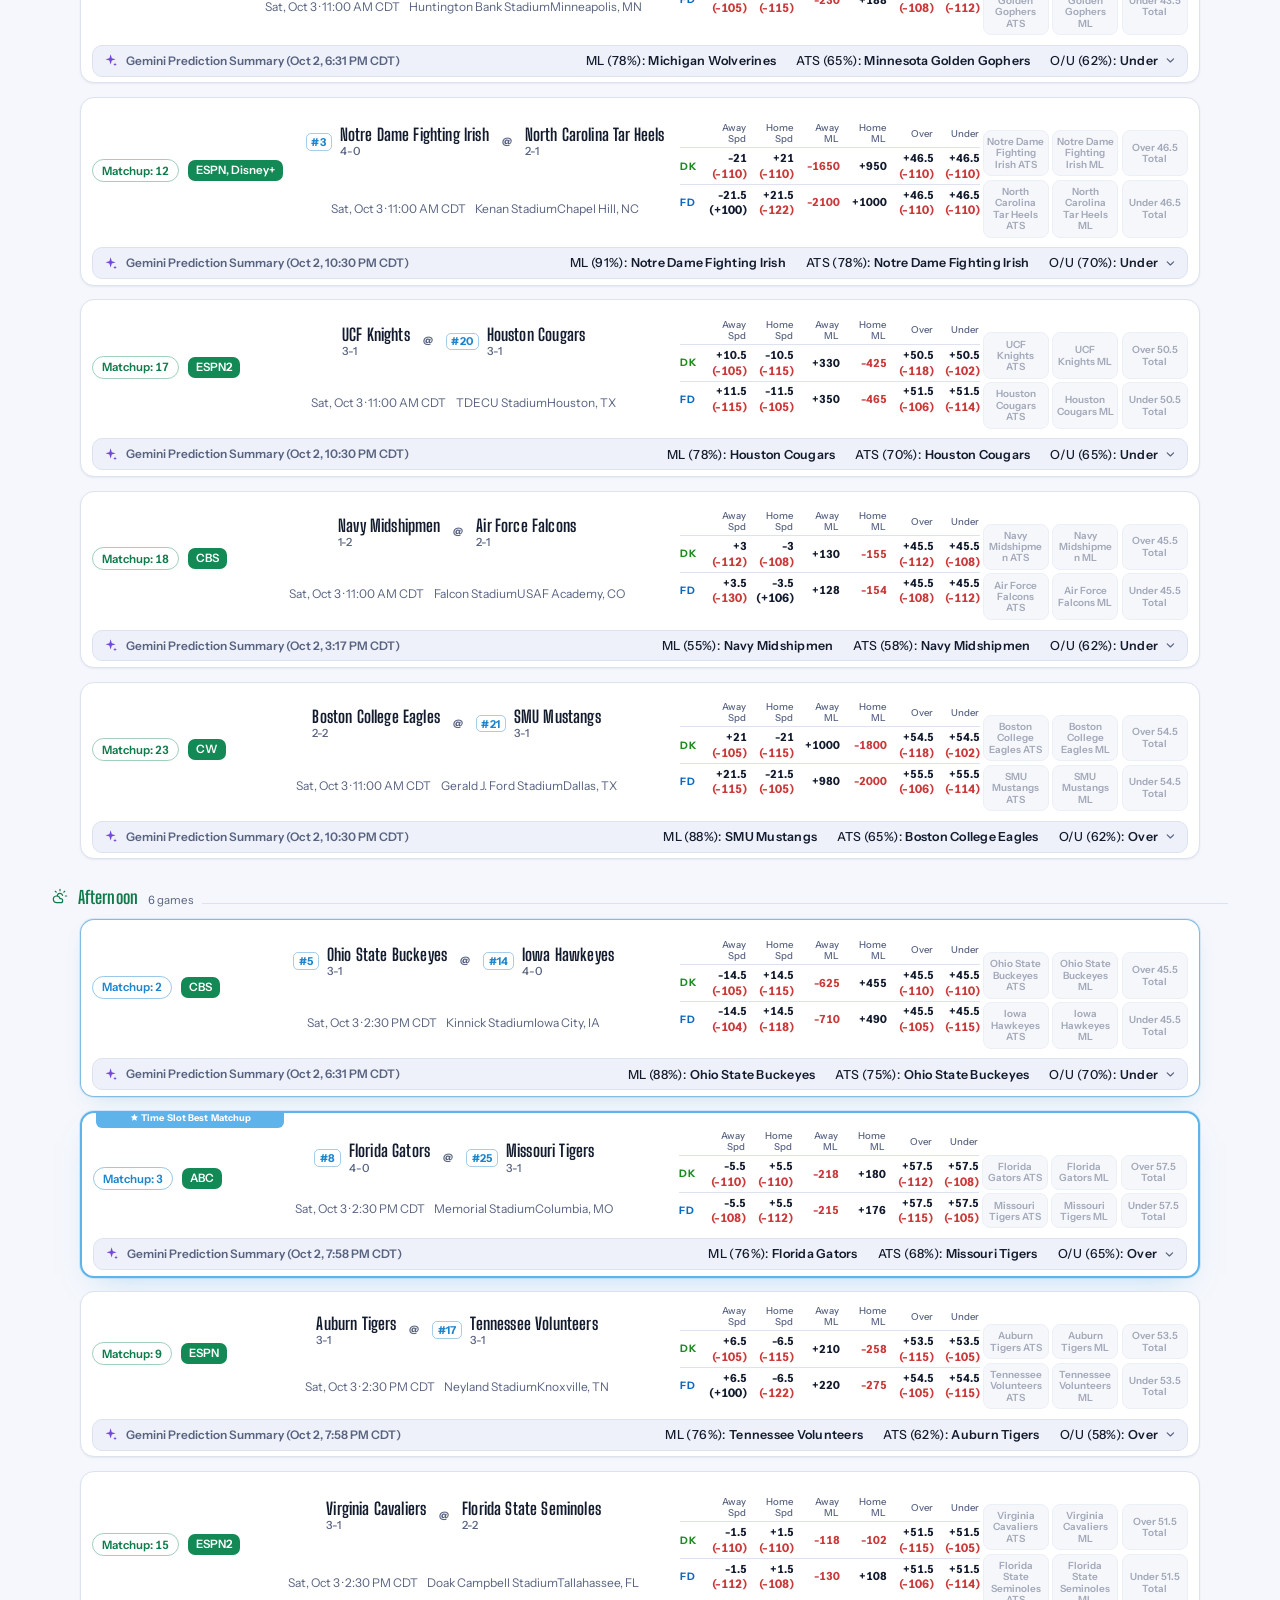
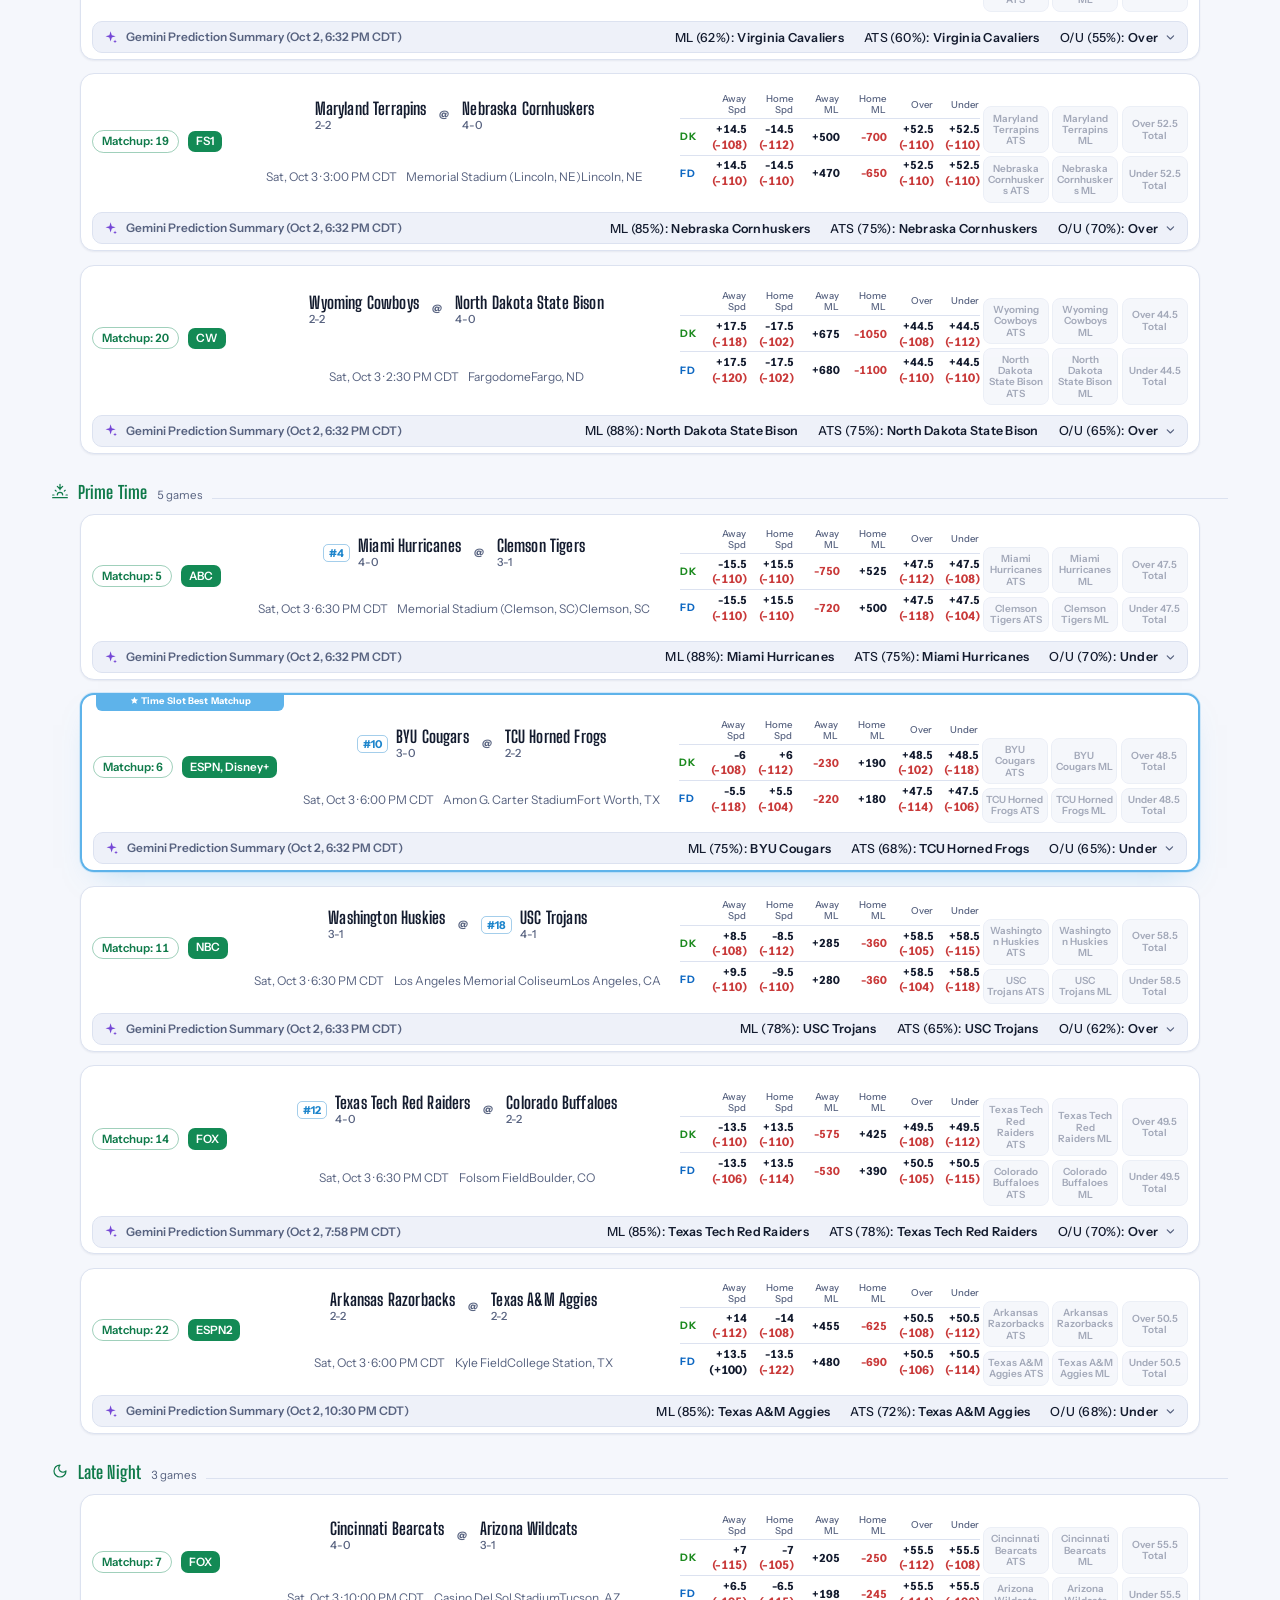
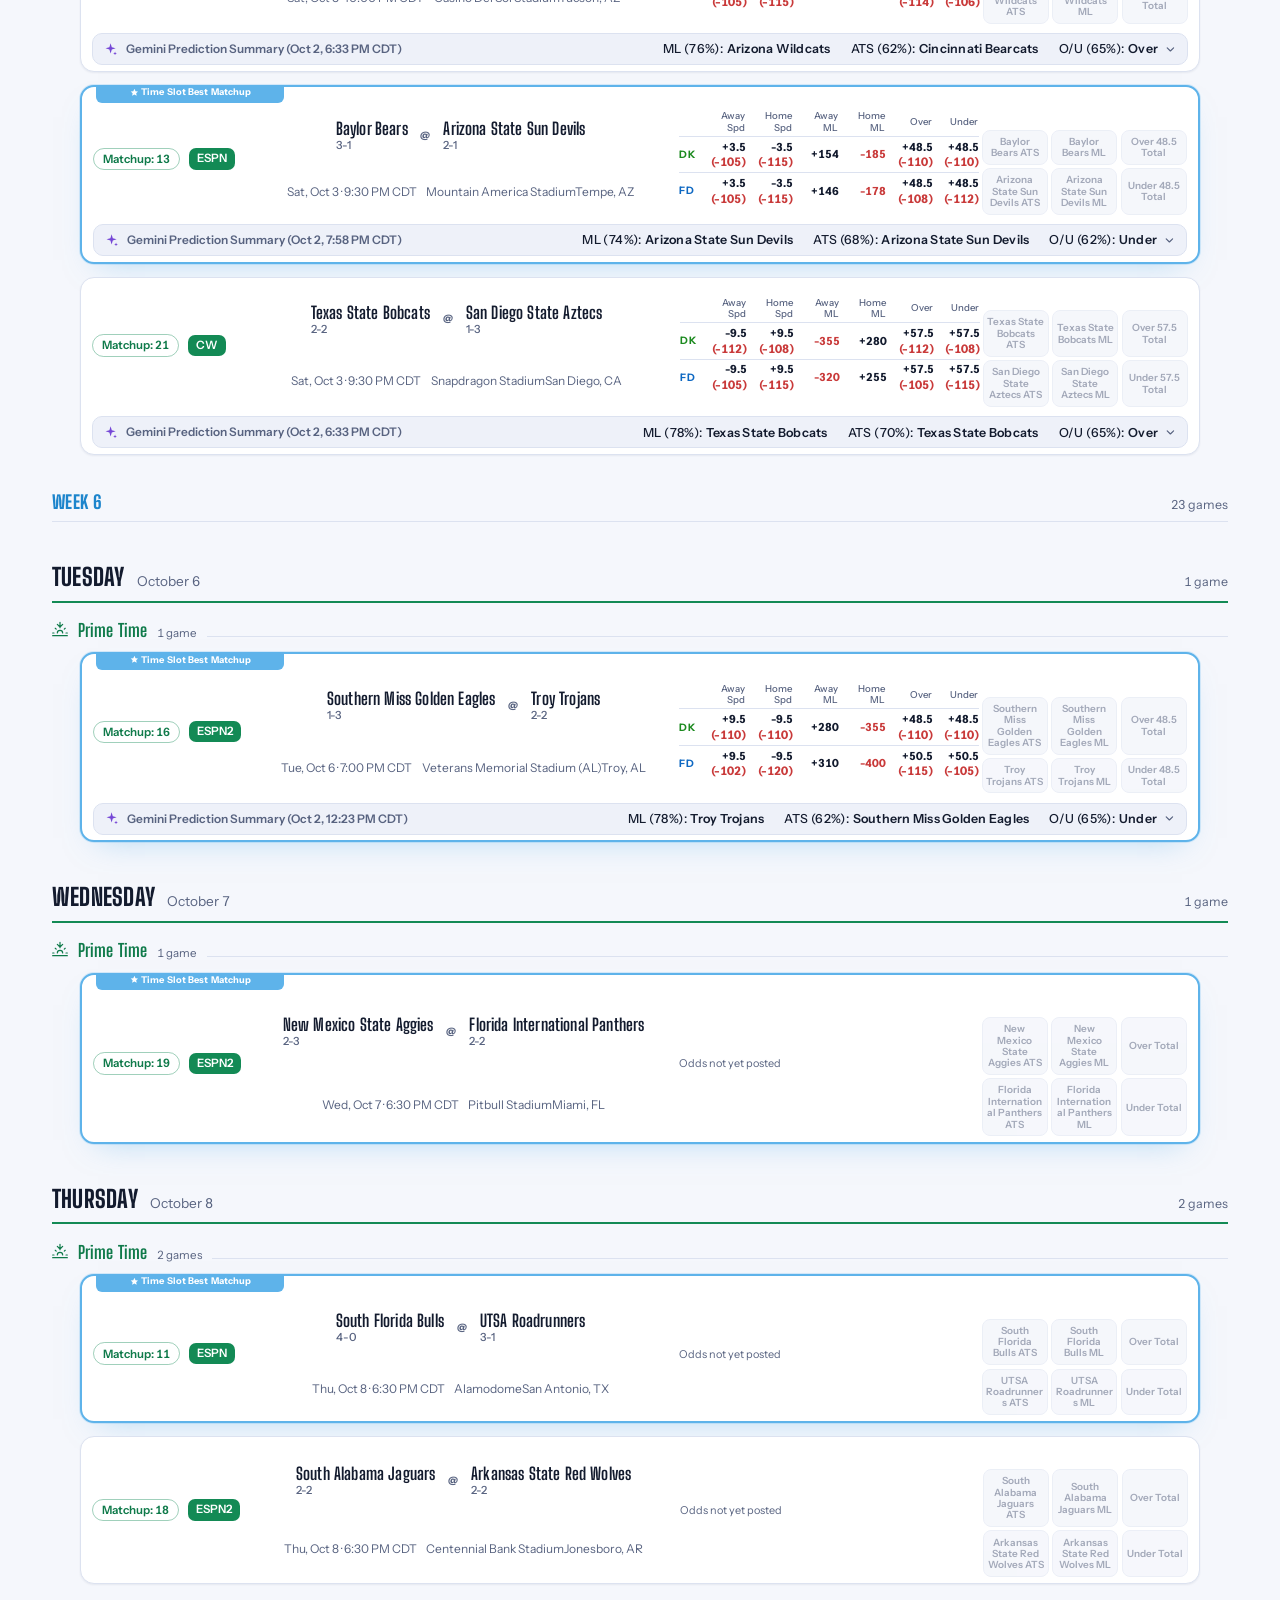
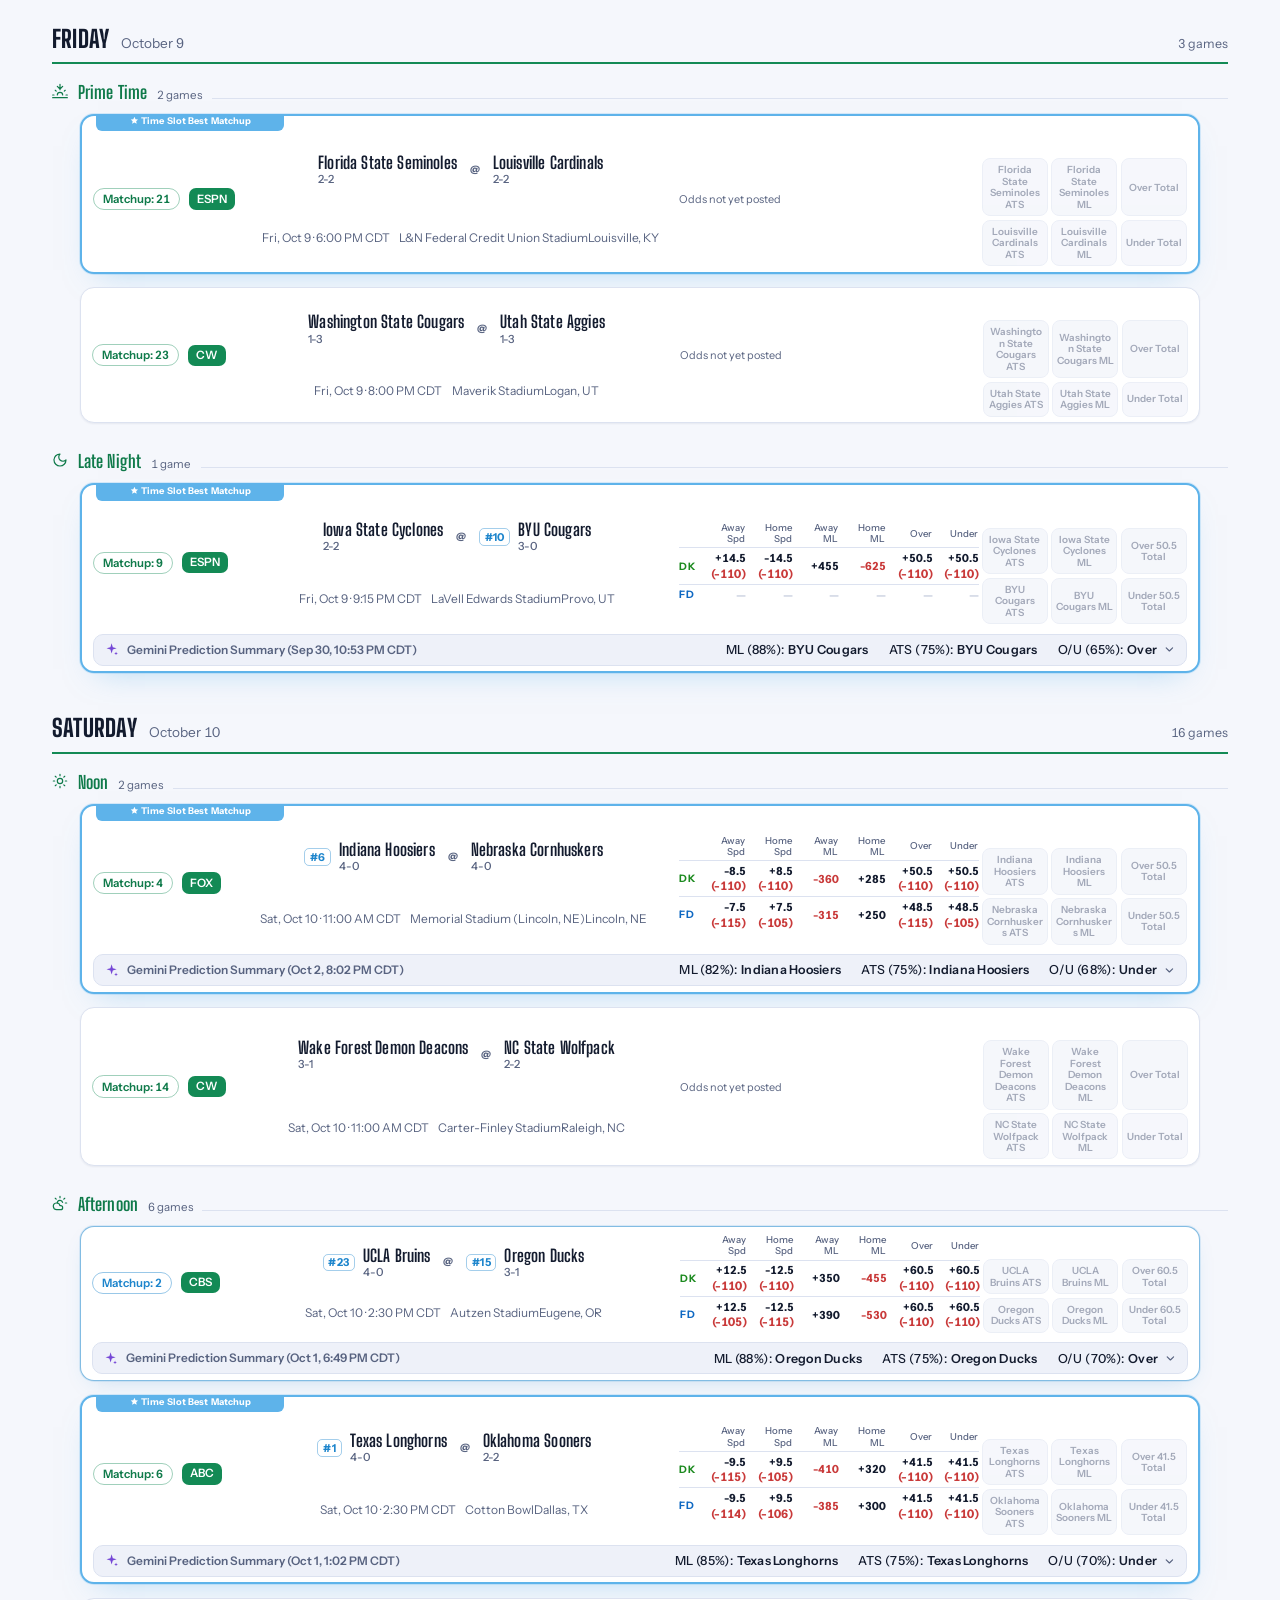
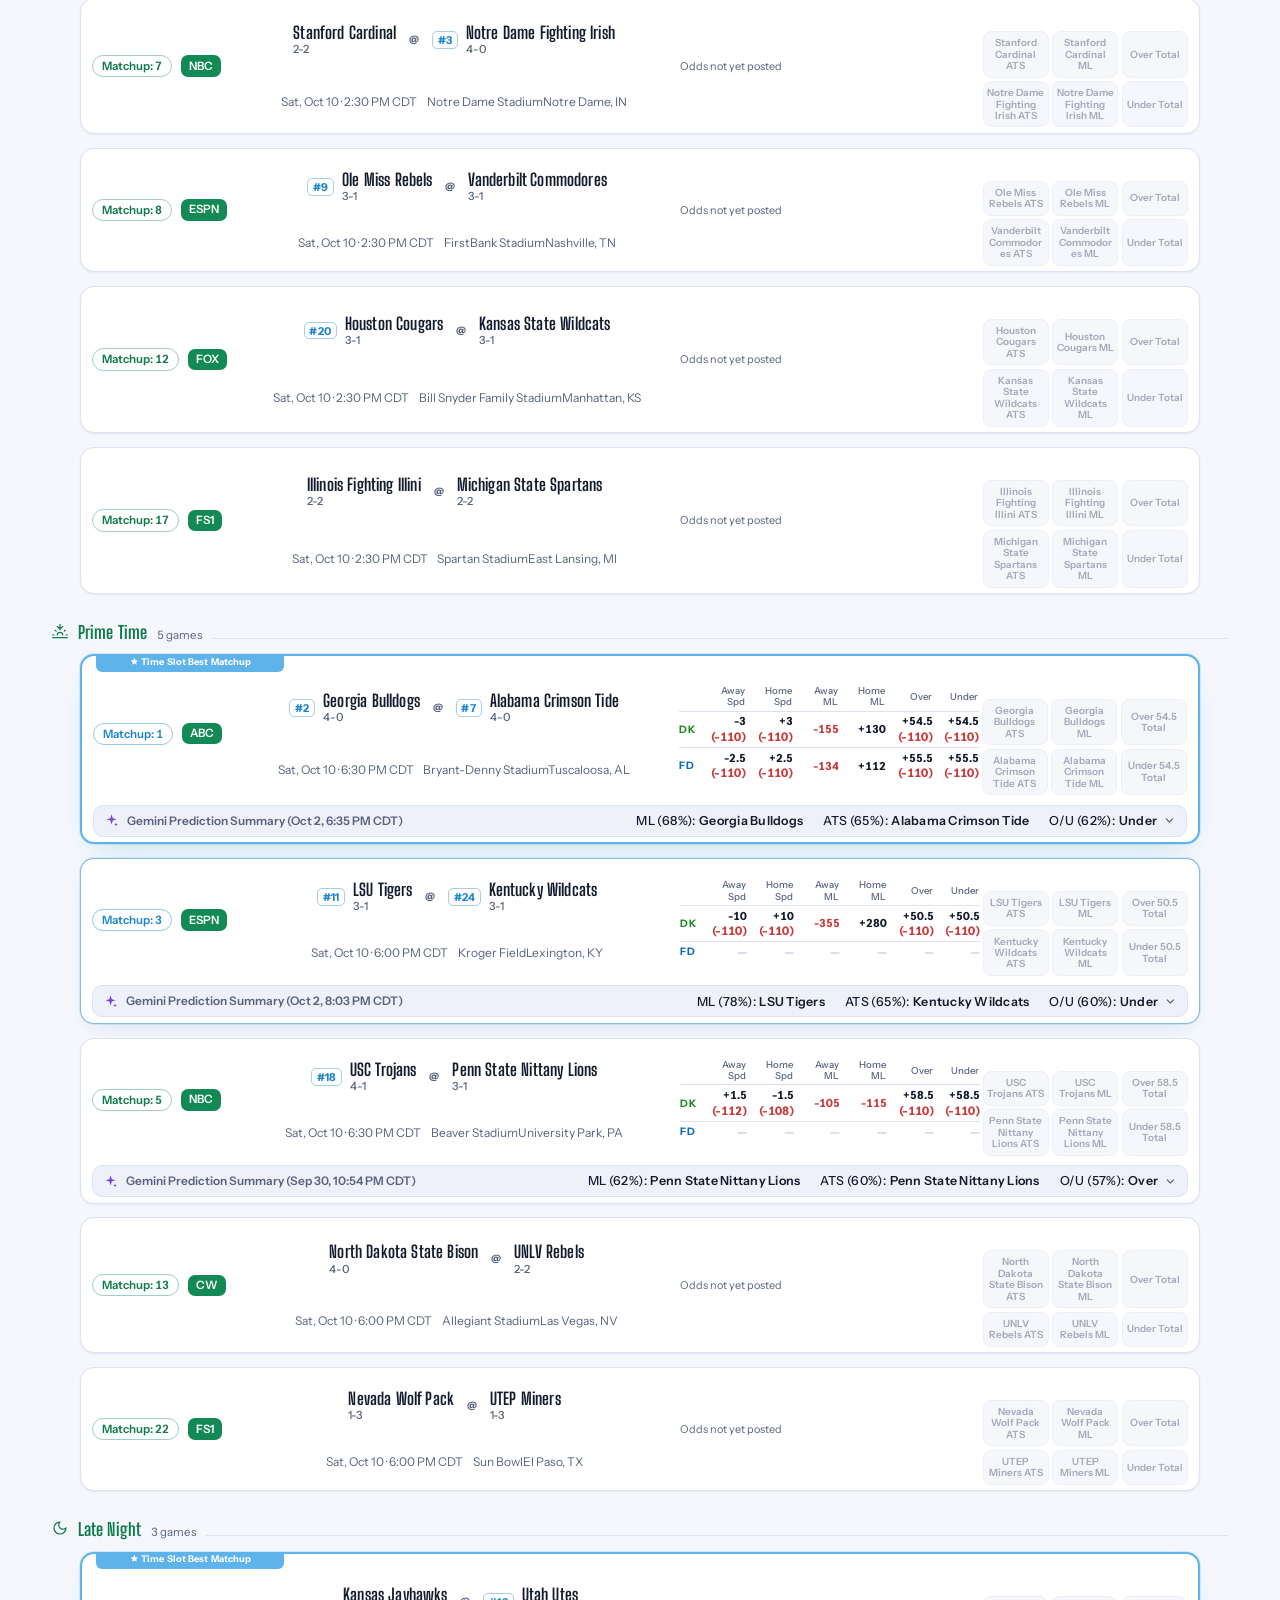
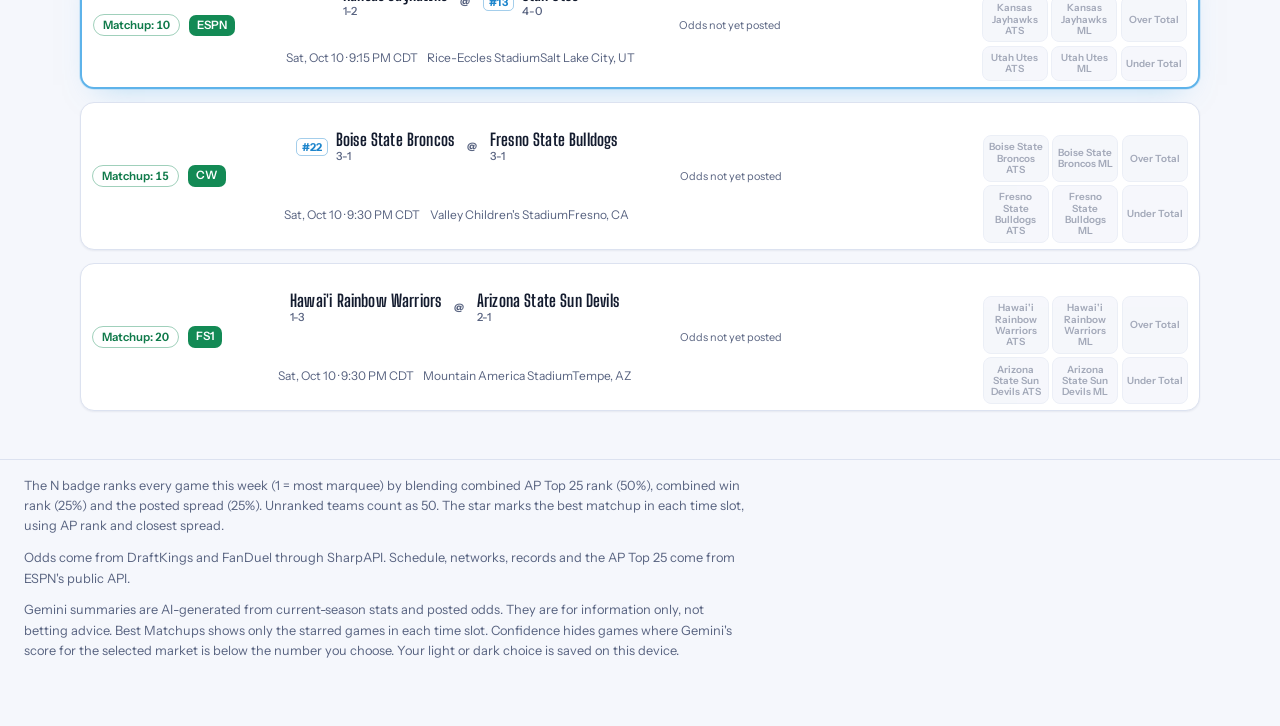
==== commit 8db750f1: "Add files via upload" ====
--- a/index.html
+++ b/index.html
@@ -953,7 +953,7 @@
     </div>
     <div class="subline">
       <span>${kickoffTime(g.start_time, g.start_time_tbd)}</span>
-      <span>${g.venue || ''}${g.venue && g.venue_location ? ' (' + g.venue_location + ')' : ''}</span>
+      <span class="venue"><span class="venue-name">${g.venue || ''}</span>${g.venue && g.venue_location ? '<span class="venue-city">' + g.venue_location + '</span>' : ''}</span>
       ${renderLiveStatusLine(gScore)}
     </div>
     ${oddsBlock}
--- a/assets/theme.css
+++ b/assets/theme.css
@@ -460,9 +460,90 @@
   body:not(.row-view) .team{gap:0.3rem;}
 }
 
-/* Tiles: score drops under the name when there isn't room beside it, so names keep their two rows */
-body:not(.row-view) .team-name-line{flex-wrap:wrap; column-gap:0.4rem; row-gap:0;}
-body:not(.row-view) .team-name{flex:0 1 auto; min-width:0;}
-
-/* Tiles: logo size is capped so a wrapped name can't make the logo (and the column) balloon */
-body:not(.row-view) .team-logo{max-height:2.7rem; max-width:2.7rem; min-width:1.4rem;}
+
+
+/* ---------- Tiles: more room for team names ---------- */
+/* Less side padding on the tile, and the matchup row pushes out a bit further still */
+body:not(.row-view) .card{padding-left:0.75rem; padding-right:0.75rem;}
+body:not(.row-view) .matchup{margin-left:-0.3rem; margin-right:-0.3rem;}
+@media (max-width:400px){
+  body:not(.row-view) .card{padding-left:0.55rem; padding-right:0.55rem;}
+  body:not(.row-view) .matchup{margin-left:-0.2rem; margin-right:-0.2rem;}
+}
+
+/* Tiles: logo + name on the first row; record (and MLB pitcher) drop to a row below that
+   starts under the logo and runs the full width to the end of the name */
+body:not(.row-view) .team{
+  display:inline-grid; grid-template-columns:auto minmax(0,1fr);
+  column-gap:0.35rem; row-gap:0.1rem; align-items:center; text-align:left;
+}
+body:not(.row-view) .team-name-wrap{display:contents;}
+body:not(.row-view) .team-logo{grid-column:1; grid-row:1; align-self:stretch; max-height:2.7rem;}
+body:not(.row-view) .team-name-line{grid-column:2; grid-row:1; align-self:center; min-width:0;}
+body:not(.row-view) .team-record,
+body:not(.row-view) .team-pitcher{grid-column:1 / -1; text-align:left; line-height:1.2;}
+
+
+
+
+/* ==========================================================================
+   Tiles: team block = 3 columns (logo | name | score) on row 1,
+   rank + record on row 2, pitcher on row 3. Rows view is untouched.
+   ========================================================================== */
+body:not(.row-view) .matchup{
+  display:grid; grid-template-columns:auto auto auto; justify-content:center;
+  align-items:start; column-gap:0.2rem;
+}
+body:not(.row-view) .matchup .at{align-self:center; margin:0; padding:0;}
+body:not(.row-view) .matchup .team{
+  --name-fs:0.98rem;
+  display:grid; grid-template-columns:auto minmax(min-content,1fr) auto;
+  column-gap:0; row-gap:0.12rem; align-items:center; text-align:left;
+  justify-self:stretch; min-width:0; max-width:100%; width:auto;
+}
+@media (max-width:340px){ body:not(.row-view) .matchup .team{--name-fs:0.86rem;} }
+body:not(.row-view) .team-name-wrap, body:not(.row-view) .team-name-line{display:contents;}
+
+/* Row 1 */
+body:not(.row-view) .matchup .team-logo{
+  grid-column:1; grid-row:1; align-self:center; justify-self:start;
+  width:calc(var(--name-fs) * 2.1); height:calc(var(--name-fs) * 2.1);   /* two name lines, always */
+  min-width:0; max-width:none; max-height:none; aspect-ratio:1 / 1;
+  margin-right:0.35rem; object-fit:contain;
+}
+body:not(.row-view) .matchup .team-name{
+  grid-column:2; grid-row:1; align-self:center; min-width:0;
+  font-size:var(--name-fs); line-height:1.05;
+}
+body:not(.row-view) .matchup .team-score{
+  grid-column:3; grid-row:1; align-self:center; margin-left:0.35rem;
+}
+/* Row 2: rank (under the logo), then record; no rank -> record starts under the logo */
+body:not(.row-view) .matchup .rank{
+  grid-column:1; grid-row:2; align-self:center; justify-self:start; margin:0 0.35rem 0 0;
+}
+body:not(.row-view) .matchup .team-record{
+  grid-column:2 / -1; grid-row:2; align-self:center; text-align:left;
+}
+body:not(.row-view) .matchup .team:not(:has(.rank)) .team-record{grid-column:1 / -1;}
+/* Row 3 */
+body:not(.row-view) .matchup .team-pitcher{
+  grid-column:1 / -1; grid-row:3; text-align:left; line-height:1.2;
+}
+
+/* Logos that vanish on dark backgrounds sit on a white circle */
+.team-logo.logo-white{
+  background:#fff; border-radius:50%; padding:0.14em; box-sizing:border-box;
+  box-shadow:0 0 0 1px rgba(255,255,255,0.35);
+}
+
+/* Odds: same weight before and after a game is graded, easy to read on a phone */
+table.odds td, table.odds td .num, table.odds td .num-am{font-weight:700;}
+table.odds td .num-am{font-size:0.74rem;}
+
+/* Gemini summary (Tiles): all three lines start at the same x, indented a bit */
+body:not(.row-view) .gemini-picks-summary{
+  grid-template-columns:1.6rem max-content minmax(0,1fr);
+  column-gap:0.5rem;
+}
+body:not(.row-view) .gemini-pick-label{text-align:left;}
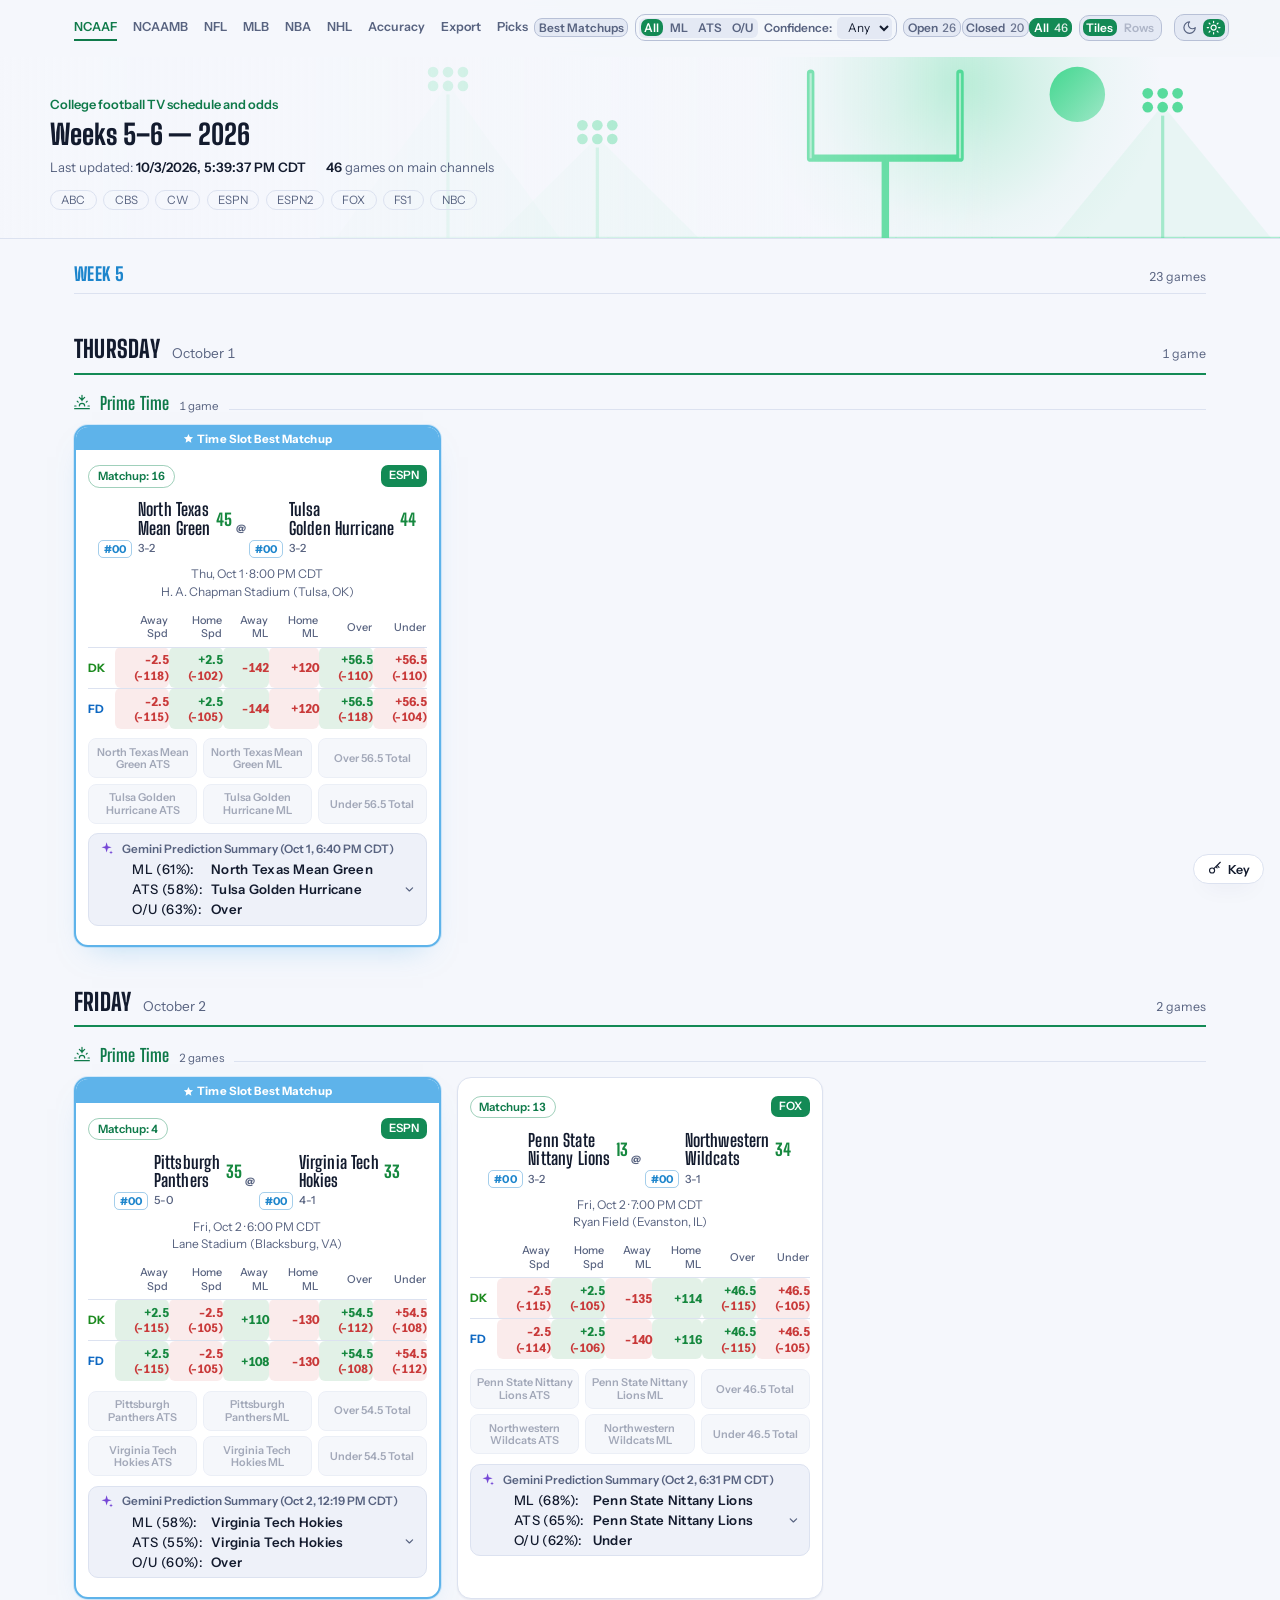
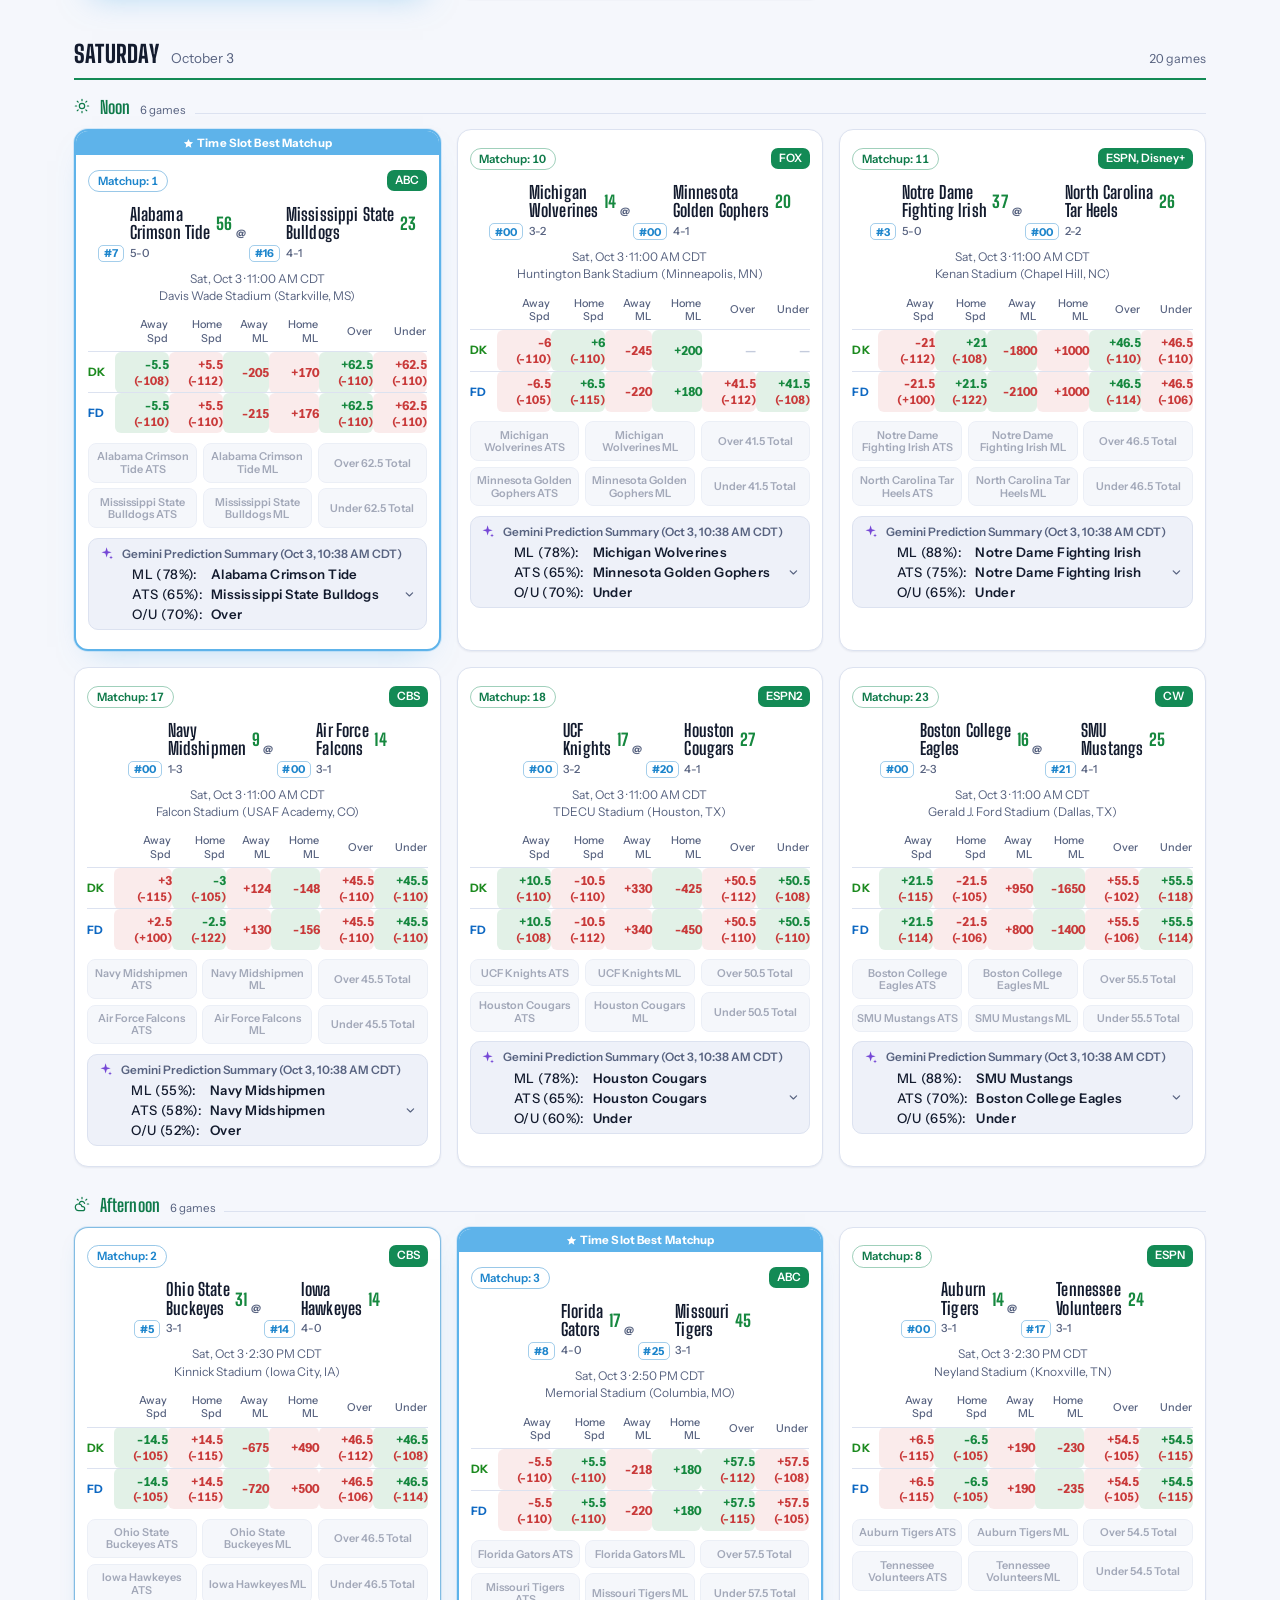
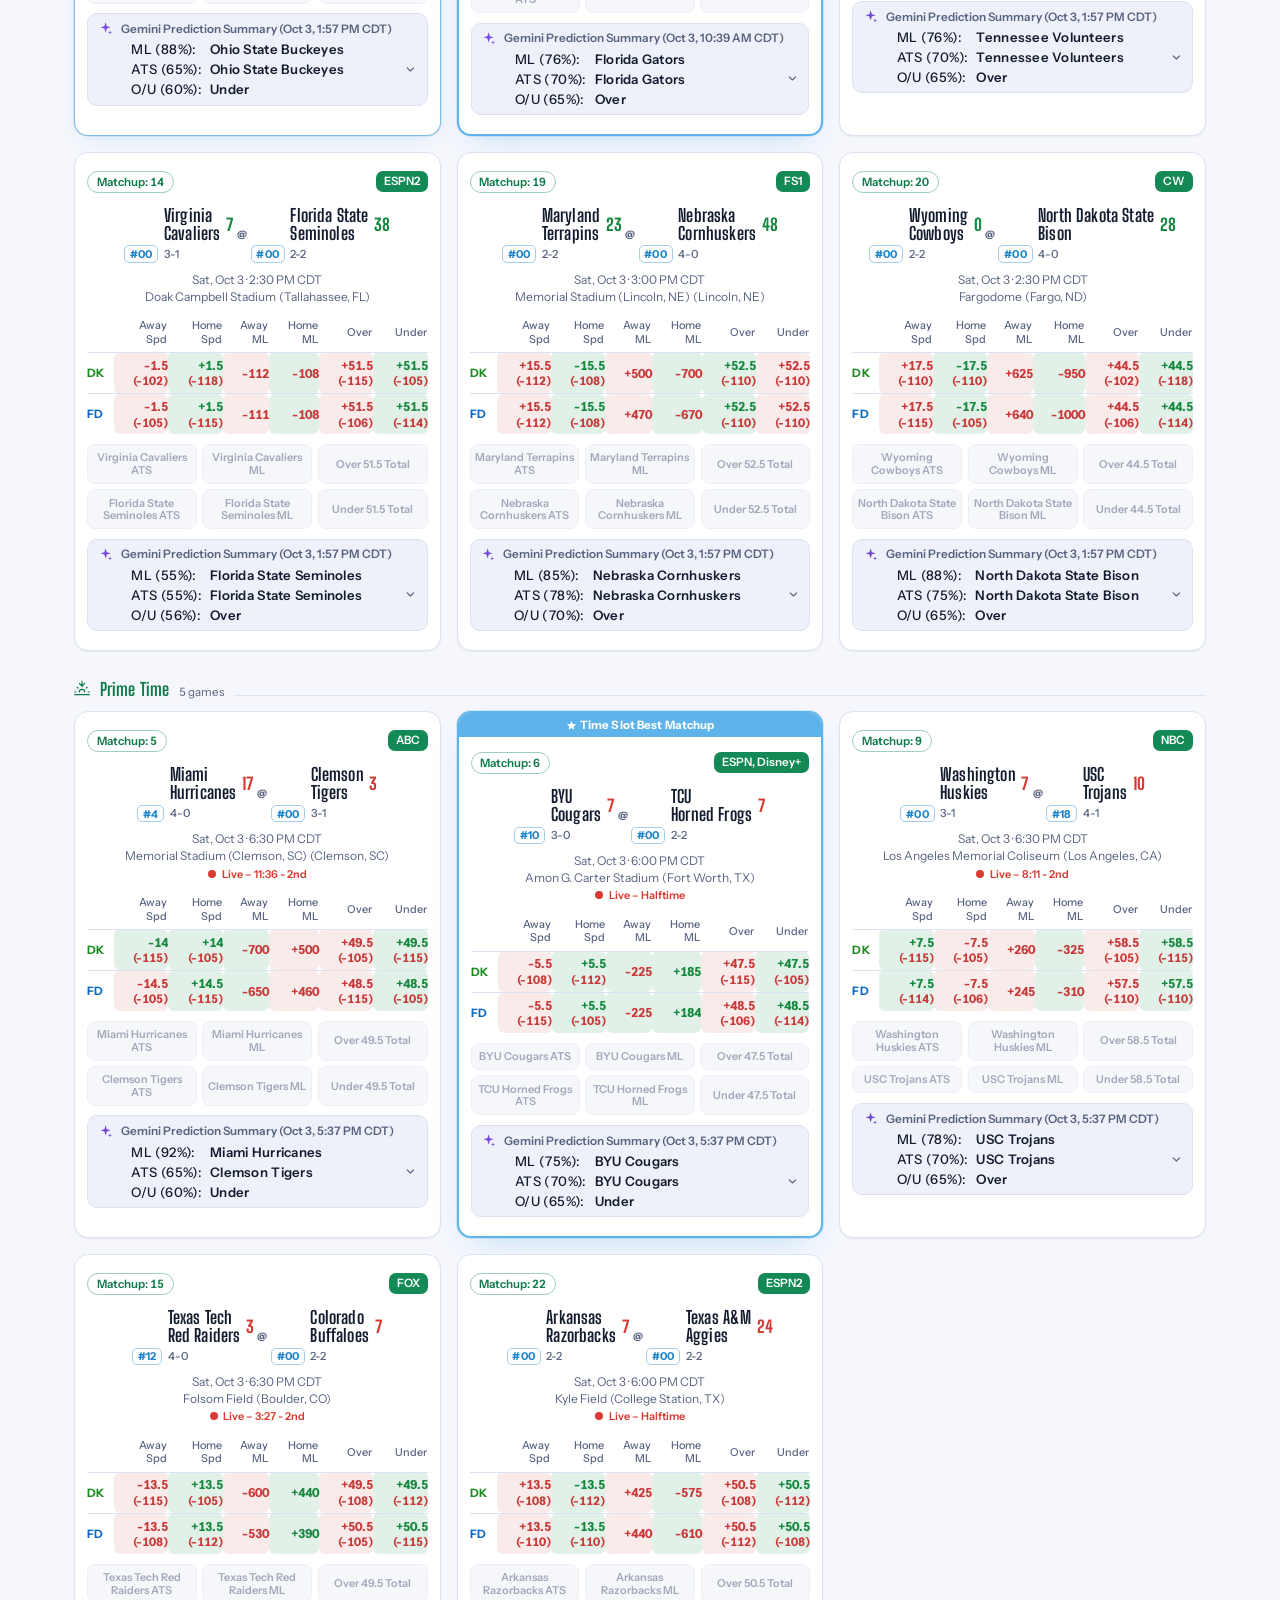
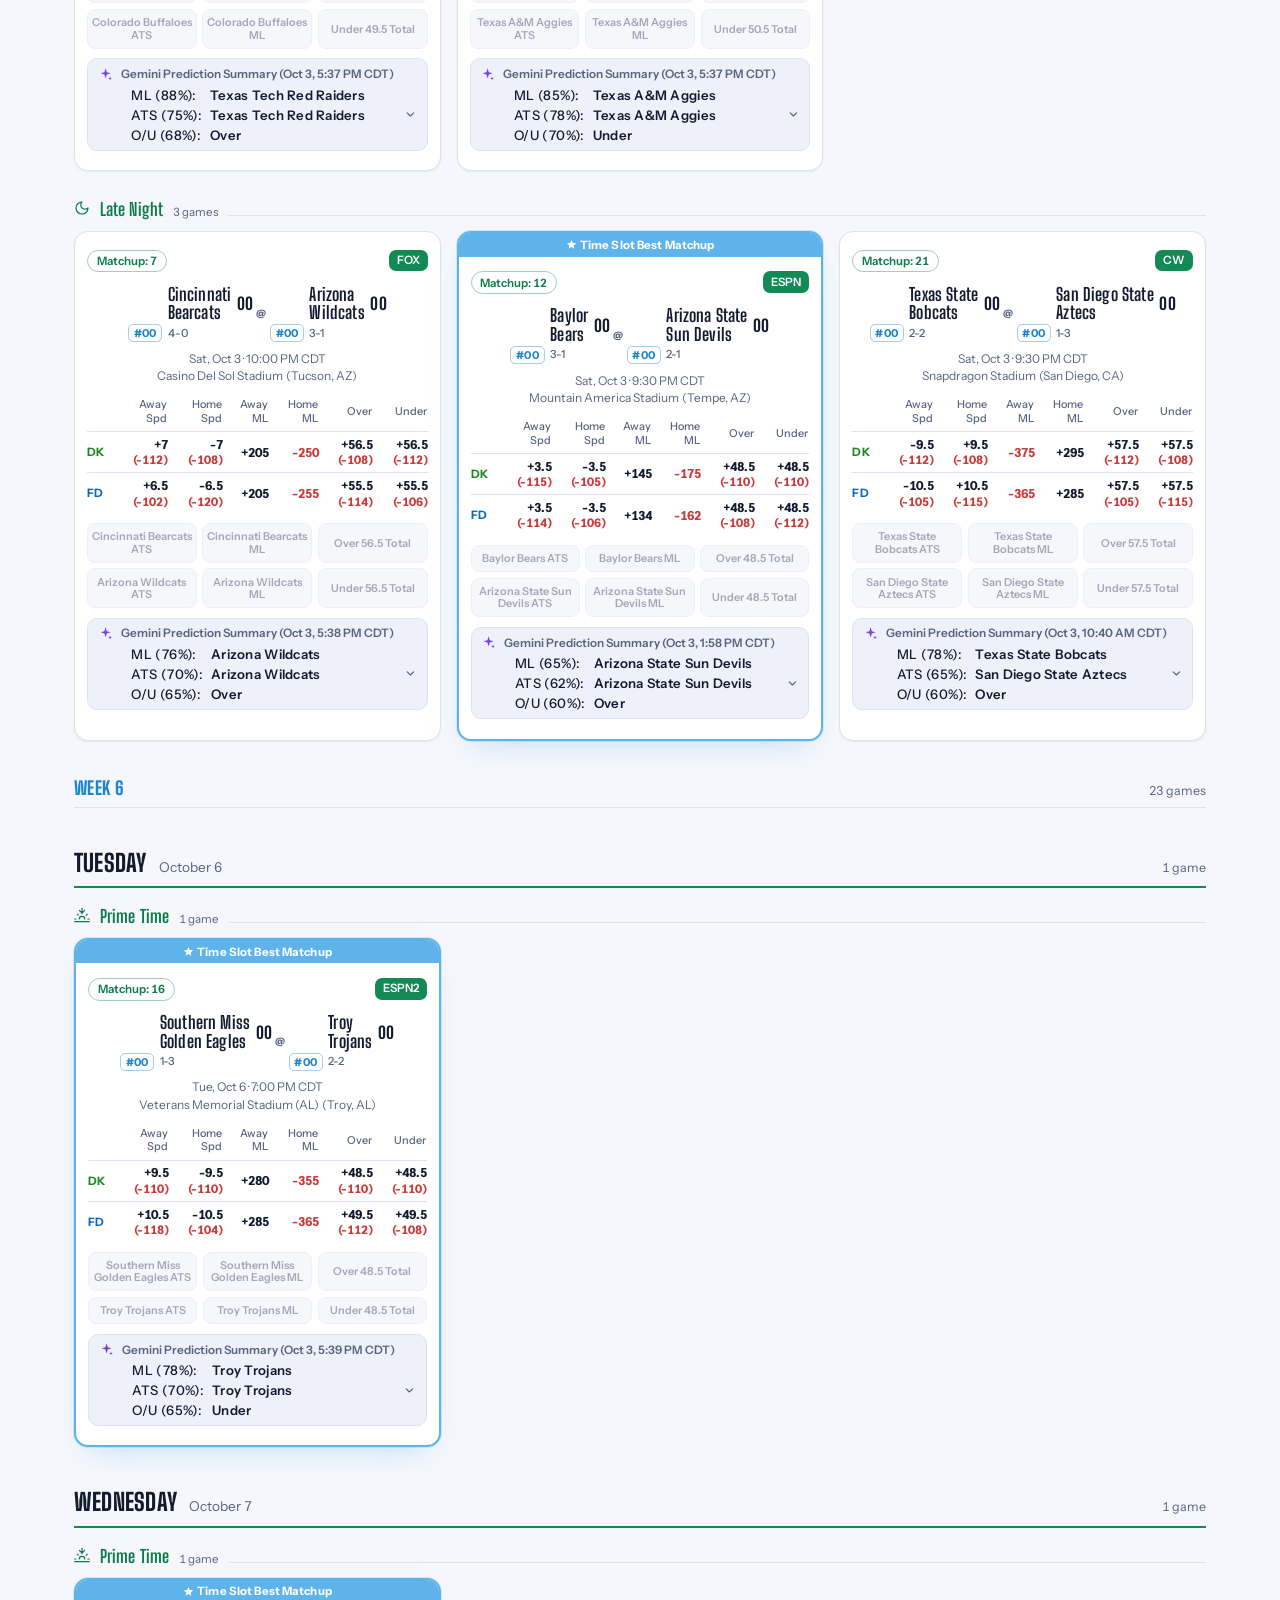
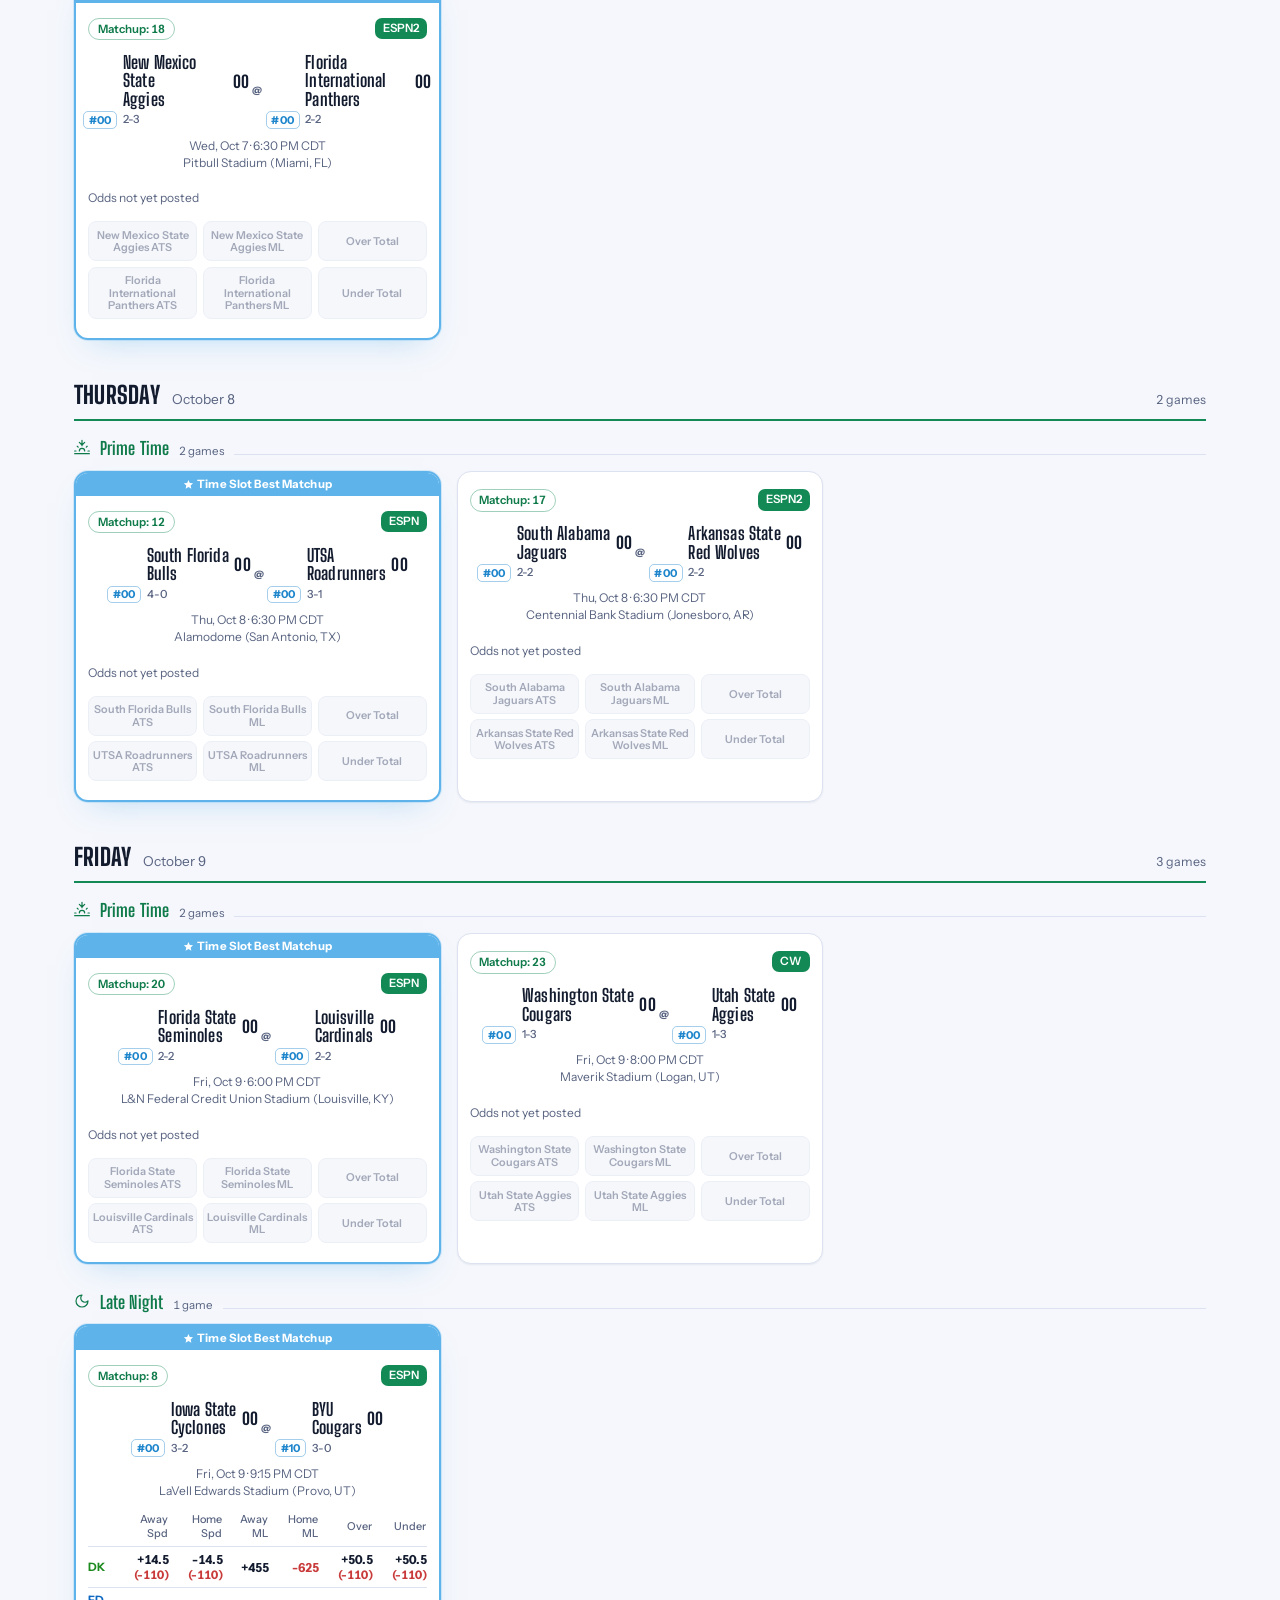
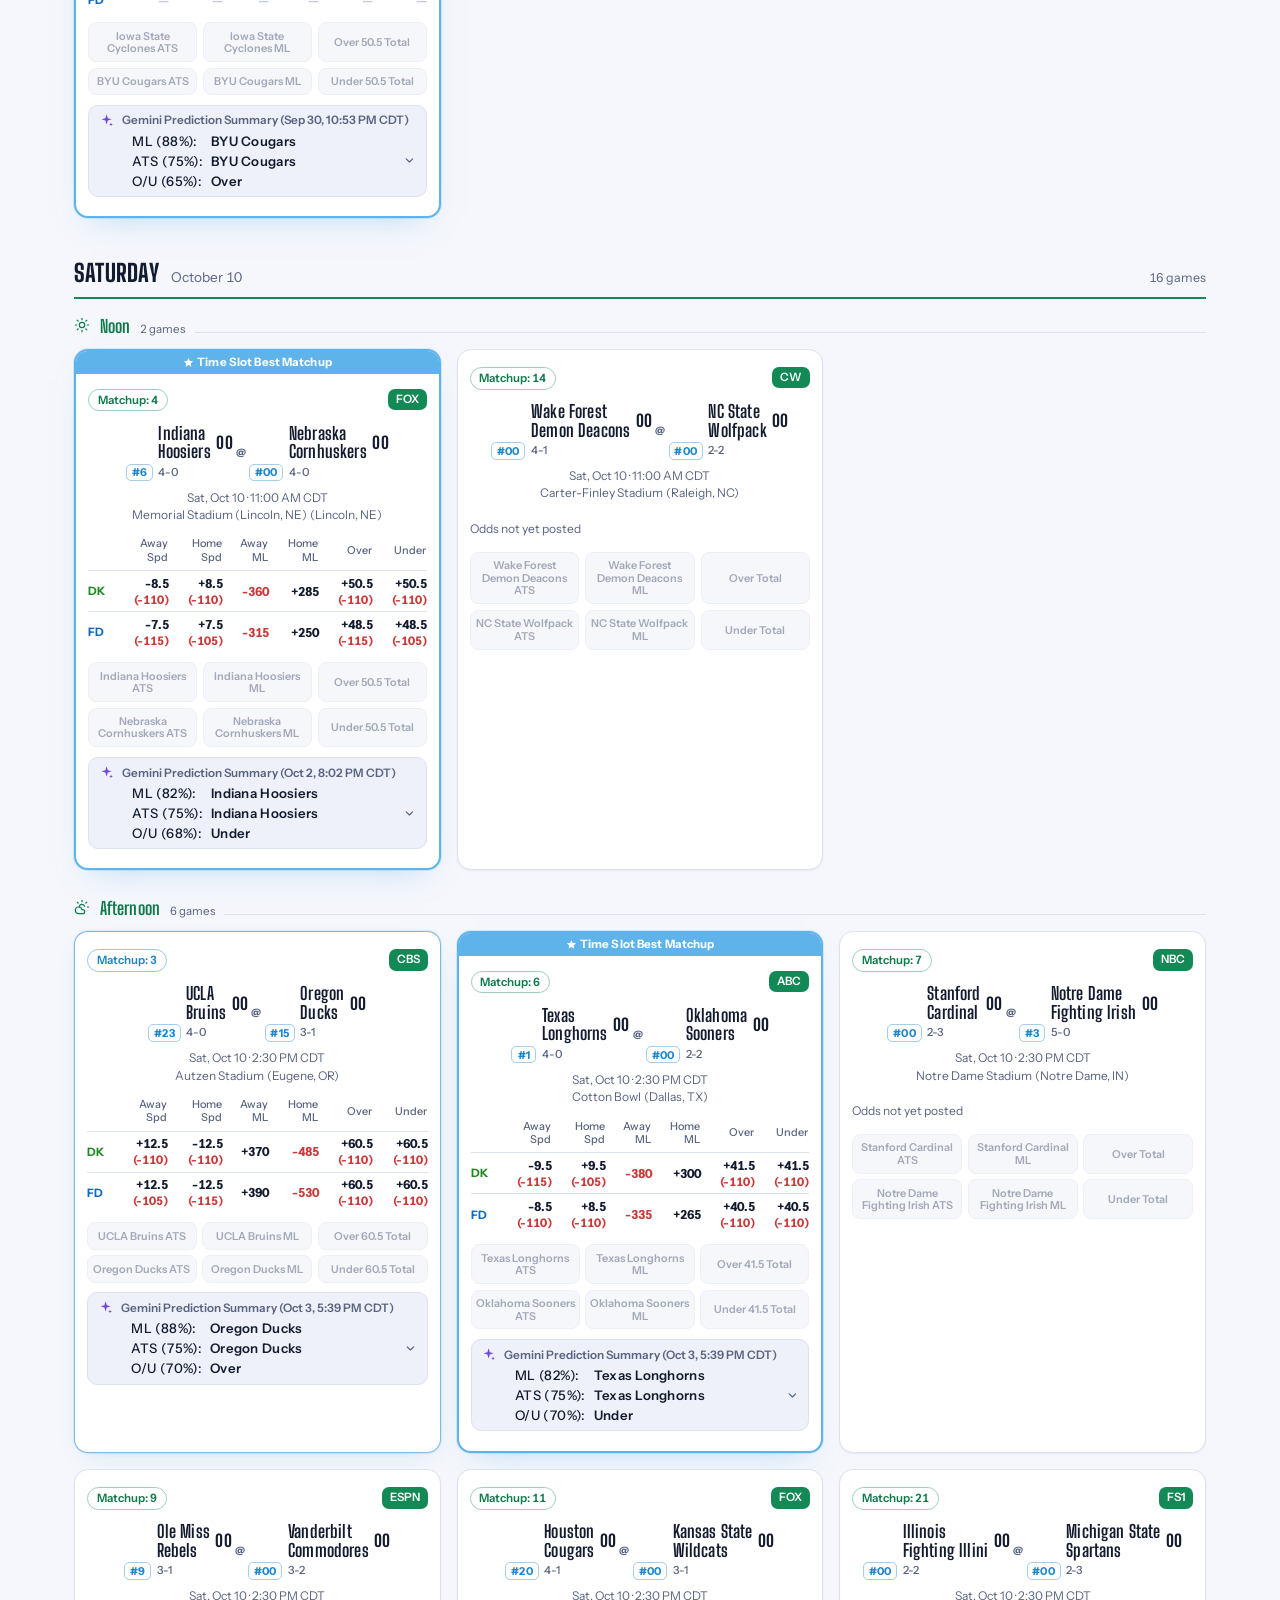
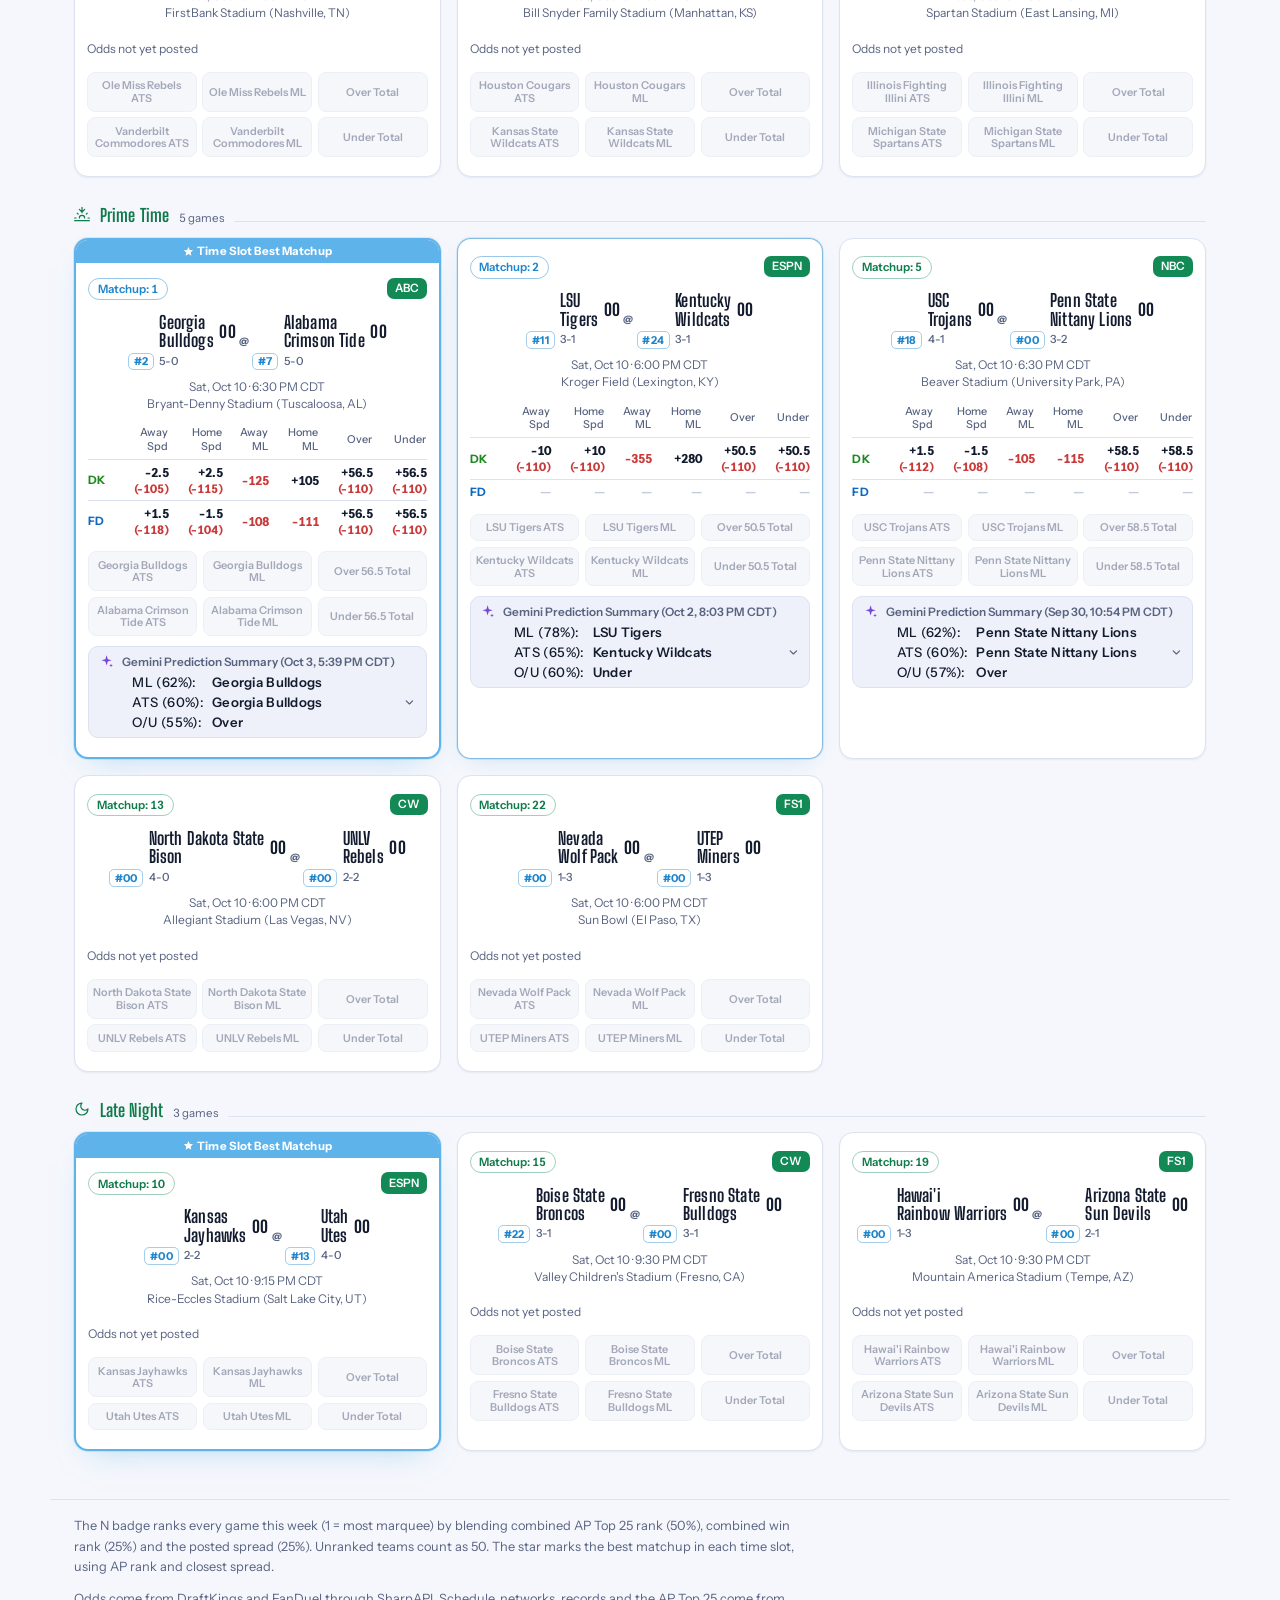
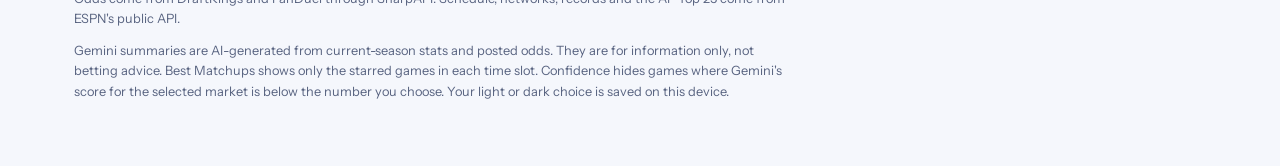
==== commit 39d9a165: "Add files via upload" ====
--- a/index.html
+++ b/index.html
@@ -857,7 +857,9 @@
 }
 
 function rankBadge(rank) {
-  return rank ? `<span class="rank">#${rank}</span> ` : '';
+  // No rank -> keep an invisible badge of the same size so the logo/name/record
+  // columns don't shift between ranked and unranked teams.
+  return rank ? `<span class="rank">#${rank}</span> ` : '<span class="rank rank-empty" aria-hidden="true">#00</span> ';
 }
 
 const MULTI_WORD_MASCOTS = new Set(['Red Wings','Blue Jackets','Maple Leafs','Golden Knights','Trail Blazers','Blue Jays','Red Sox','White Sox','Crimson Tide','Fighting Irish','Golden Gophers','Scarlet Knights','Blue Devils','Tar Heels','Demon Deacons','Yellow Jackets','Horned Frogs','Red Raiders','Sun Devils','Nittany Lions','Golden Eagles','Green Wave','Blue Hens','Mean Green','Black Knights','Golden Flashes','Thundering Herd','Rainbow Warriors','Fighting Illini','Red Wolves','Blue Raiders','Golden Hurricane','Wolf Pack','Fighting Hawks','Mountain Hawks','Golden Bears','Red Storm','Blue Jays','Fighting Camels','Delta Devils','Ragin Cajuns','Runnin Rebels','Golden Panthers','Big Green','Crimson Hawks','Seminoles']);
--- a/assets/theme.css
+++ b/assets/theme.css
@@ -263,7 +263,7 @@
 .payout-summary{font-family:var(--font-body);}
 
 .gemini-toggle{
-  font-family:var(--font-body); font-weight:600; font-size:0.74rem; border-radius:10px;
+  font-family:var(--font-body); font-weight:600; border-radius:10px;
 }
 .gemini-toggle-icon{display:inline-flex; align-items:center; color:var(--purple);}
 .gemini-toggle-icon svg{width:0.95rem; height:0.95rem; fill:currentColor;}
@@ -271,7 +271,7 @@
 .gemini-caret svg{width:0.8rem; height:0.8rem; fill:none; stroke:currentColor; stroke-width:2.2; stroke-linecap:round; stroke-linejoin:round;}
 .gemini-conf{font-family:var(--font-body);}
 .gemini-panel{border-radius:10px;}
-.gemini-pick-label, .gemini-pick-team{font-family:var(--font-body); font-size:0.78rem;}
+.gemini-pick-label, .gemini-pick-team{font-family:var(--font-body);}
 .gemini-analysis{font-family:var(--font-body);}
 
 /* ---------- Footer: short notes ---------- */
@@ -496,12 +496,12 @@
 }
 body:not(.row-view) .matchup .at{align-self:center; margin:0; padding:0;}
 body:not(.row-view) .matchup .team{
-  --name-fs:0.98rem;
+  --name-fs:calc(0.98rem + 2pt - 0.05rem);
   display:grid; grid-template-columns:auto minmax(min-content,1fr) auto;
   column-gap:0; row-gap:0.12rem; align-items:center; text-align:left;
   justify-self:stretch; min-width:0; max-width:100%; width:auto;
 }
-@media (max-width:340px){ body:not(.row-view) .matchup .team{--name-fs:0.86rem;} }
+@media (max-width:340px){ body:not(.row-view) .matchup .team{--name-fs:calc(0.86rem + 2pt - 0.05rem);} }
 body:not(.row-view) .team-name-wrap, body:not(.row-view) .team-name-line{display:contents;}
 
 /* Row 1 */
@@ -547,3 +547,63 @@
   column-gap:0.5rem;
 }
 body:not(.row-view) .gemini-pick-label{text-align:left;}
+
+
+/* ---------- Date + time on one line, "Stadium (City, ST)" on the line beneath it (half-line gap) ---------- */
+.subline > span, .subline .venue{line-height:1.15;}
+.subline .venue{display:inline-flex; flex-direction:row; flex-wrap:wrap; justify-content:center; gap:0 0.25em; text-align:center;}
+.subline .venue-name, .subline .venue-city{display:inline; margin:0; padding:0;}
+.subline .venue-city{white-space:nowrap;}
+.subline .venue-city::before{content:'(';}
+.subline .venue-city::after{content:')';}
+body:not(.row-view) .subline{
+  flex-direction:column; flex-wrap:nowrap; align-items:center; justify-content:flex-start;
+  row-gap:0.29em; column-gap:0;      /* ~ quarter of a line between the date and the venue */
+}
+body:not(.row-view) .subline > span:first-child{white-space:nowrap;}
+
+/* Very narrow phones: slightly smaller team text and tighter score gap so long names + a score still fit */
+@media (max-width:320px){
+  body:not(.row-view) .matchup .team{--name-fs:calc(0.86rem + 1pt - 0.05rem);}
+  body:not(.row-view) .matchup .team-score{margin-left:0.2rem;}
+  body:not(.row-view) .matchup .team-logo{margin-right:0.25rem;}
+}
+
+
+/* MLB tiles: probable pitcher on row 2, record on row 3 */
+body:not(.row-view) .matchup .team:has(.team-pitcher) .team-pitcher{grid-column:1 / -1; grid-row:2;}
+body:not(.row-view) .matchup .team:has(.team-pitcher) .team-record{grid-column:1 / -1; grid-row:3;}
+
+
+
+/* ==========================================================================
+   Phones only (<= 600px, Tiles): odds, pick buttons, date and venue are 25% larger.
+   Desktop and tablet sizes are unchanged.
+   ========================================================================== */
+@media (max-width:600px){
+  body:not(.row-view) table.odds{font-size:0.975rem;}
+  body:not(.row-view) table.odds td .num-am{font-size:0.925rem;}
+  body:not(.row-view) .book{font-size:0.9rem;}
+  body:not(.row-view) .pick-btn{font-size:0.85rem;}
+  body:not(.row-view) .subline{font-size:0.94rem;}
+}
+@media (max-width:380px){
+  body:not(.row-view) table.odds{font-size:0.825rem;}
+  body:not(.row-view) .pick-btn{font-size:0.825rem;}
+  body:not(.row-view) .subline{font-size:0.86rem;}
+}
+@media (max-width:340px){
+  body:not(.row-view) table.odds{font-size:0.725rem;}
+  body:not(.row-view) table.odds td .num-am{font-size:0.7rem;}
+  body:not(.row-view) .book{font-size:0.75rem;}
+  body:not(.row-view) .pick-btn{font-size:0.75rem;}
+  body:not(.row-view) .subline{font-size:0.78rem;}
+}
+
+/* Gemini prediction summary: 10% larger than the original sizes (0.7rem -> 0.77rem, 0.75rem -> 0.825rem) */
+.gemini-toggle{font-size:0.77rem;}
+.gemini-pick-label, .gemini-pick-team{font-size:0.825rem;}
+
+/* Gemini summary: title line 5% smaller than before; the ML / ATS / O-U picks keep their size */
+.gemini-toggle-main{font-size:0.7315rem;}
+.gemini-toggle-trailing{font-size:0.77rem;}
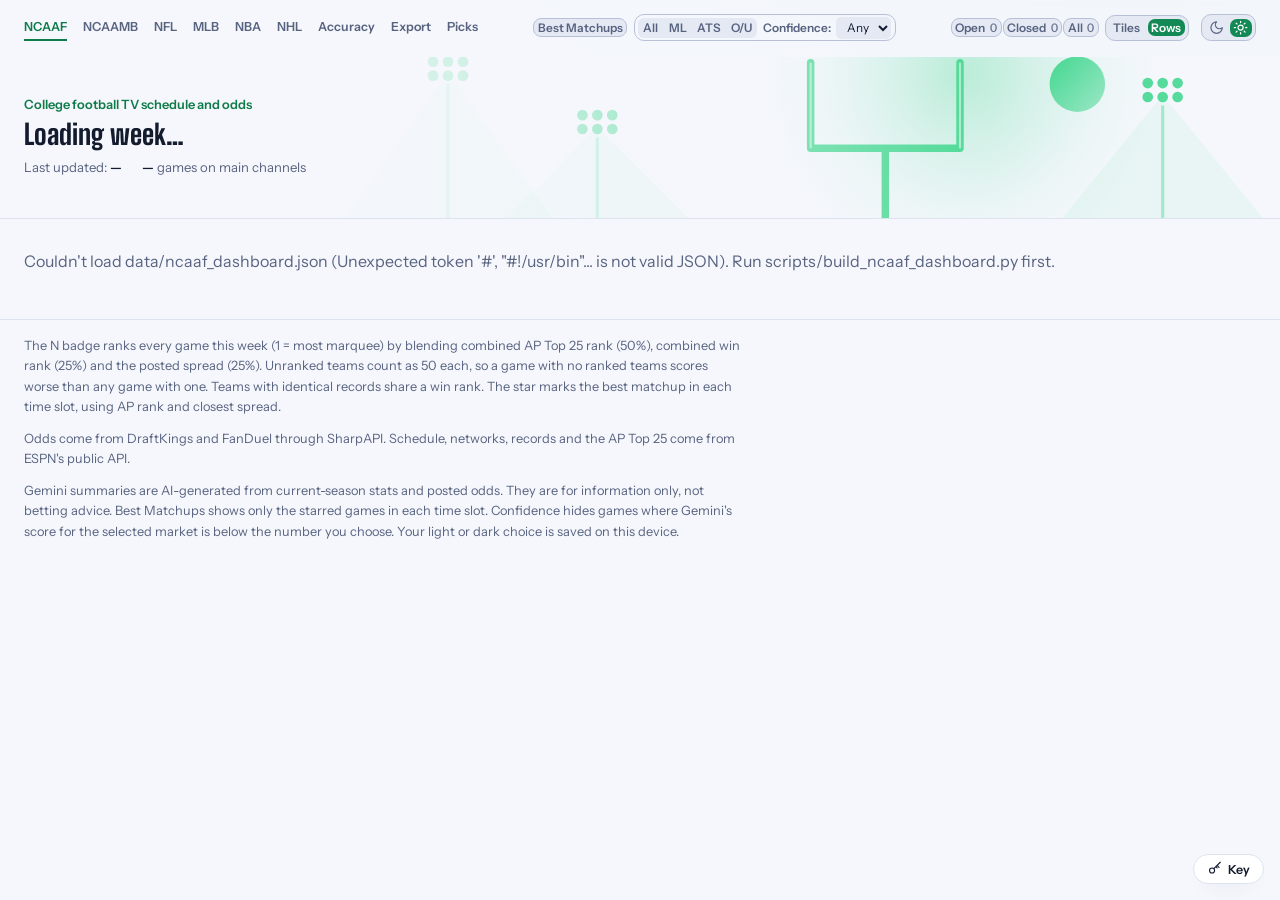
==== commit f1d5d115: "Update index.html" ====
--- a/index.html
+++ b/index.html
@@ -809,7 +809,7 @@
 <div class="status" id="statusMsg" style="display:none;"></div>
 
 <footer>
-  <p>The N badge ranks every game this week (1 = most marquee) by blending combined AP Top 25 rank (50%), combined win rank (25%) and the posted spread (25%). Unranked teams count as 50. The star marks the best matchup in each time slot, using AP rank and closest spread.</p>
+  <p>The N badge ranks every game this week (1 = most marquee) by blending combined AP Top 25 rank (50%), combined win rank (25%) and the posted spread (25%). Unranked teams count as 50 each, so a game with no ranked teams scores worse than any game with one. Teams with identical records share a win rank. The star marks the best matchup in each time slot, using AP rank and closest spread.</p>
   <p>Odds come from DraftKings and FanDuel through SharpAPI. Schedule, networks, records and the AP Top 25 come from ESPN's public API.</p>
   <p>Gemini summaries are AI-generated from current-season stats and posted odds. They are for information only, not betting advice. Best Matchups shows only the starred games in each time slot. Confidence hides games where Gemini's score for the selected market is below the number you choose. Your light or dark choice is saved on this device.</p>
 </footer>
--- a/assets/theme.css
+++ b/assets/theme.css
@@ -607,3 +607,12 @@
 /* Gemini summary: title line 5% smaller than before; the ML / ATS / O-U picks keep their size */
 .gemini-toggle-main{font-size:0.7315rem;}
 .gemini-toggle-trailing{font-size:0.77rem;}
+
+
+/* ---------- Reserved space for AP rank + team score ----------
+   Both are always in the markup (invisible placeholders when empty), so the
+   logo / name / record columns keep the same size whether or not a team has a
+   rank or a score yet. */
+.rank-empty, .score-empty{visibility:hidden;}
+.team-score{display:inline-block; min-width:2ch; text-align:right;}
+body[data-sport="nba"] .team-score, body[data-sport="ncaamb"] .team-score, body[data-sport="picks"] .team-score{min-width:3ch;}
